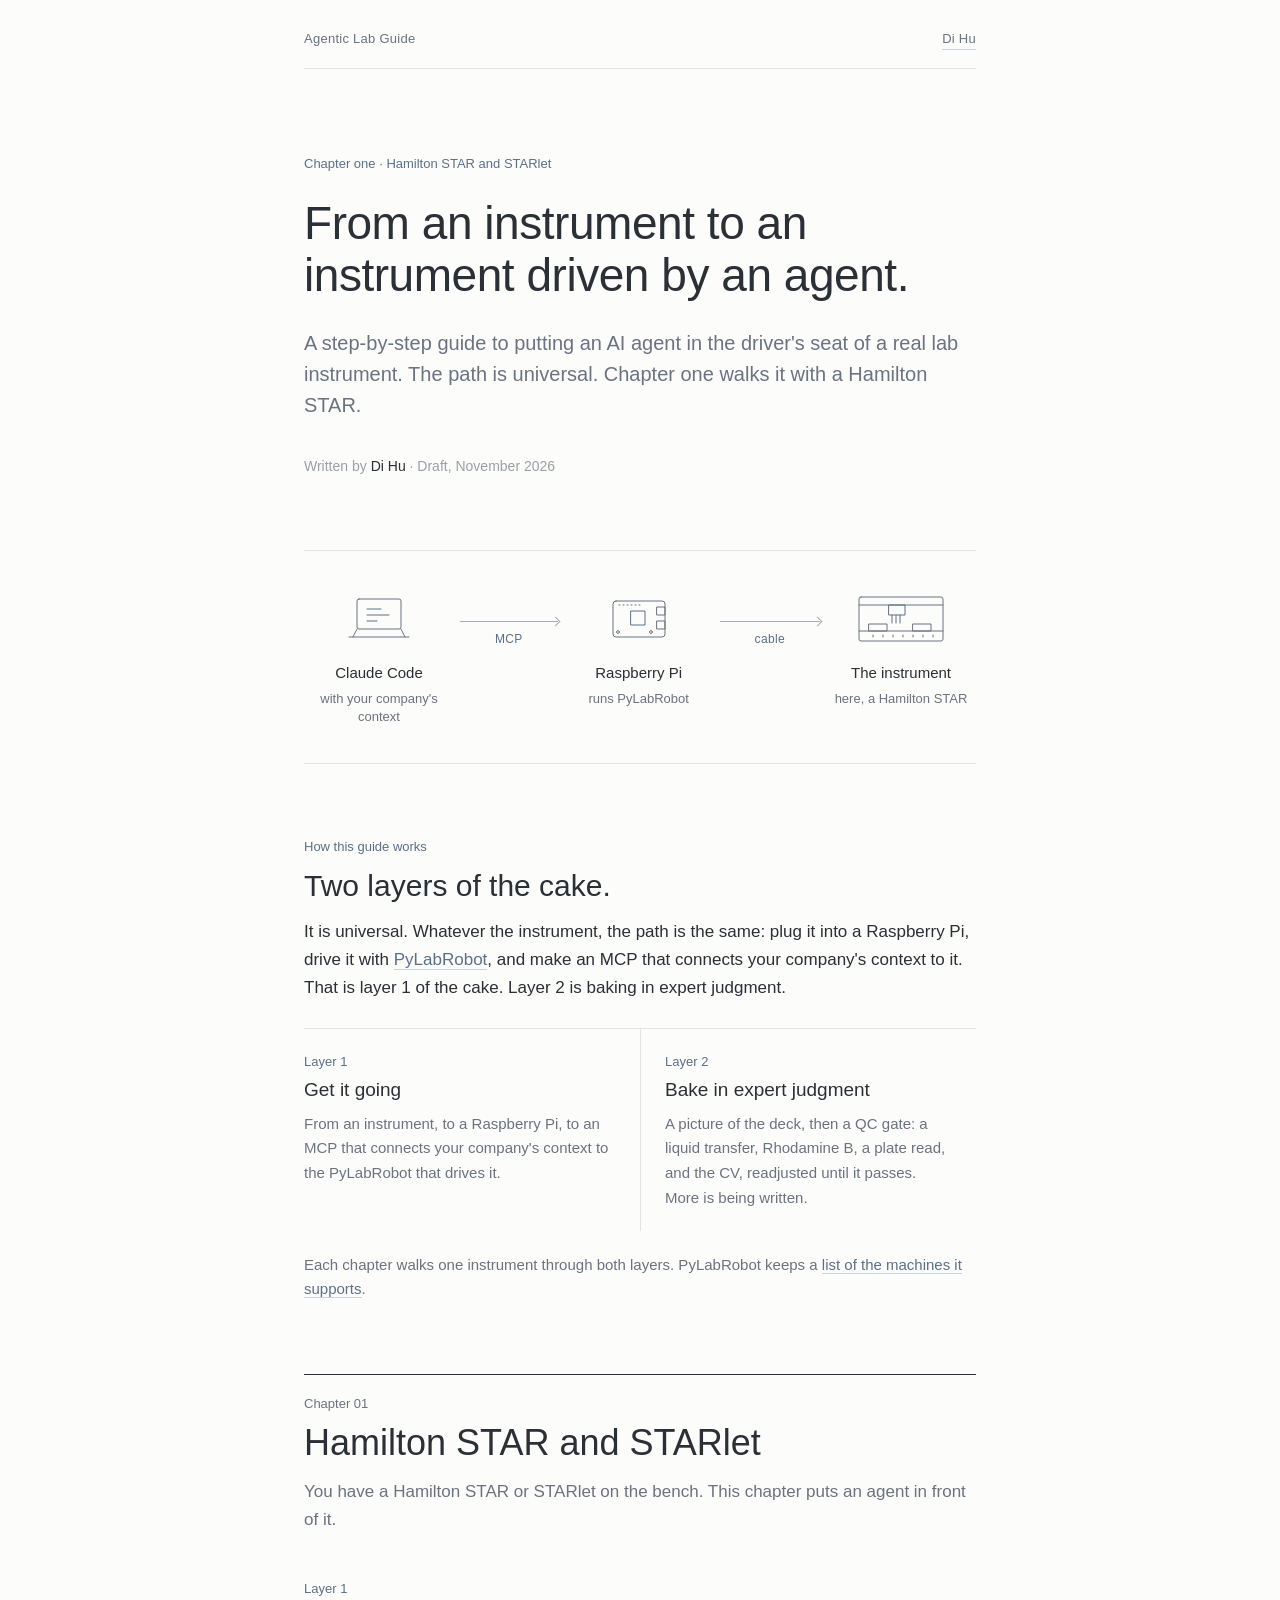
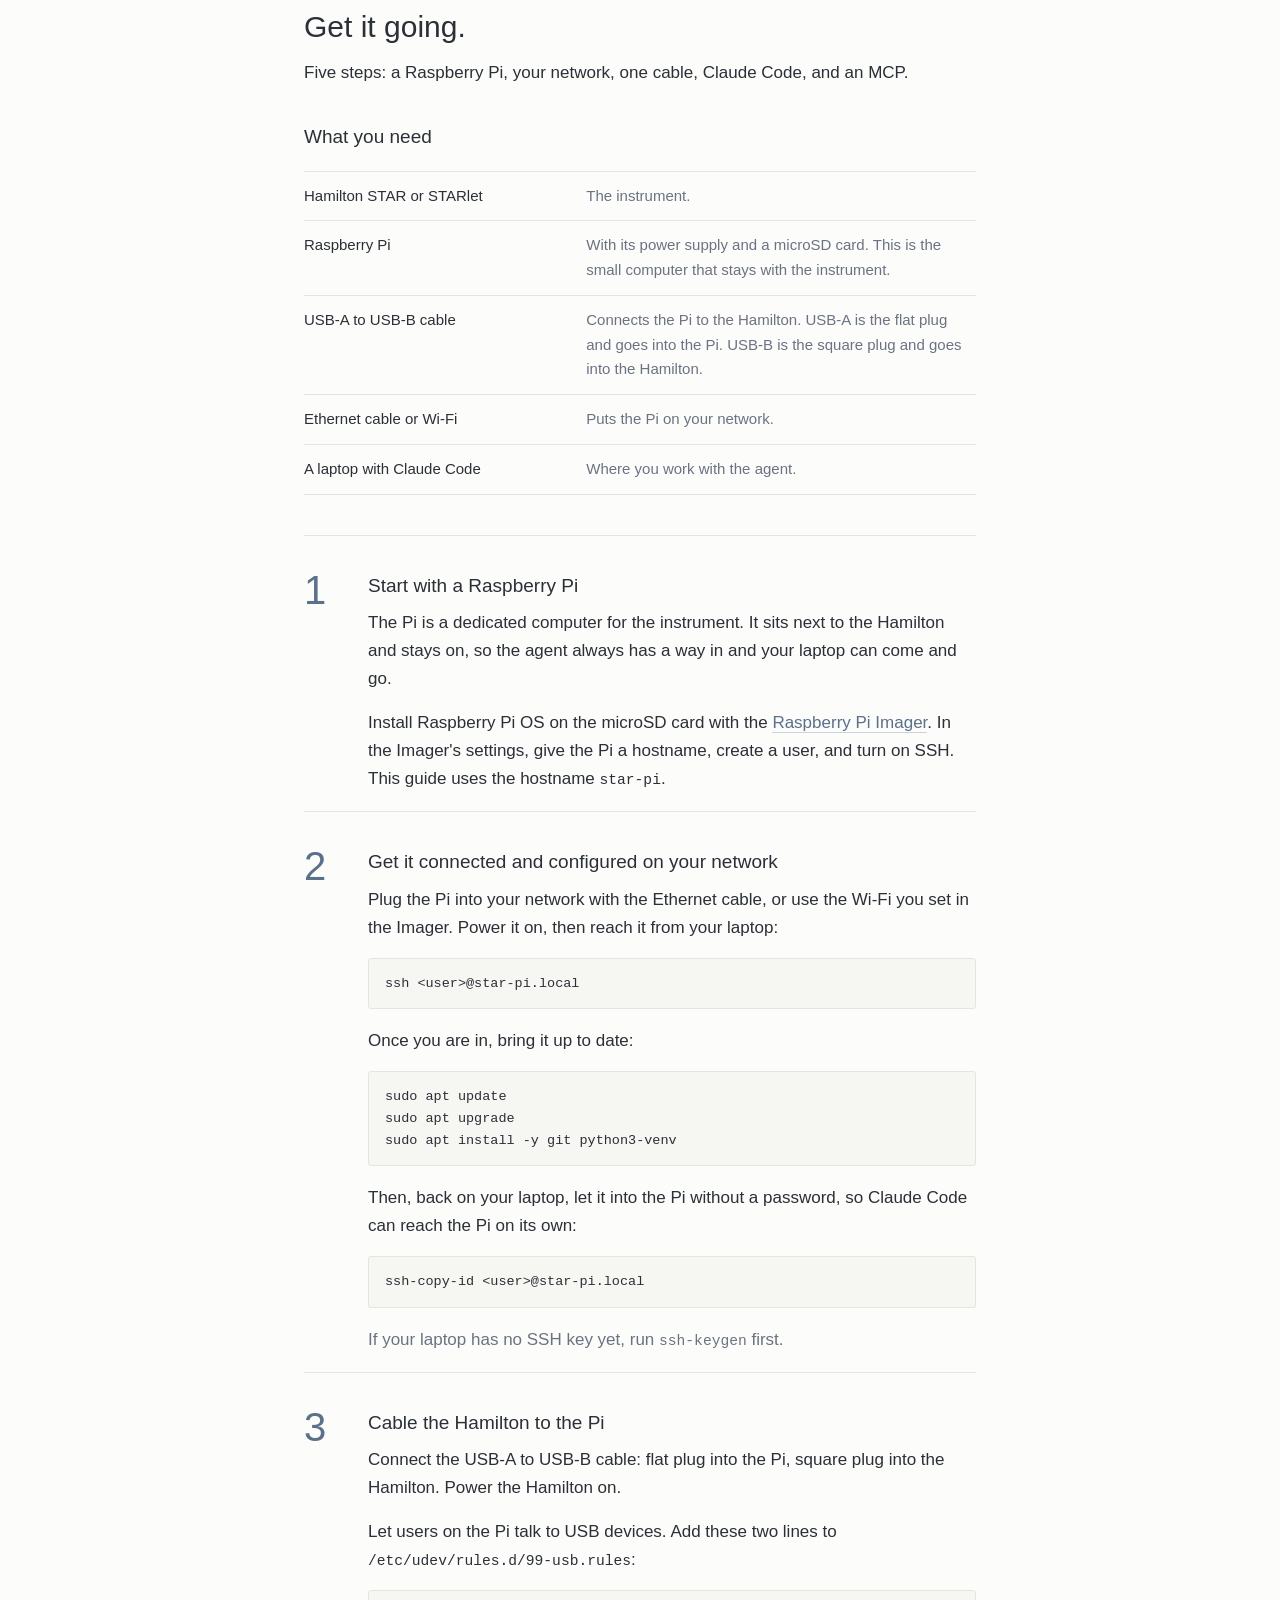
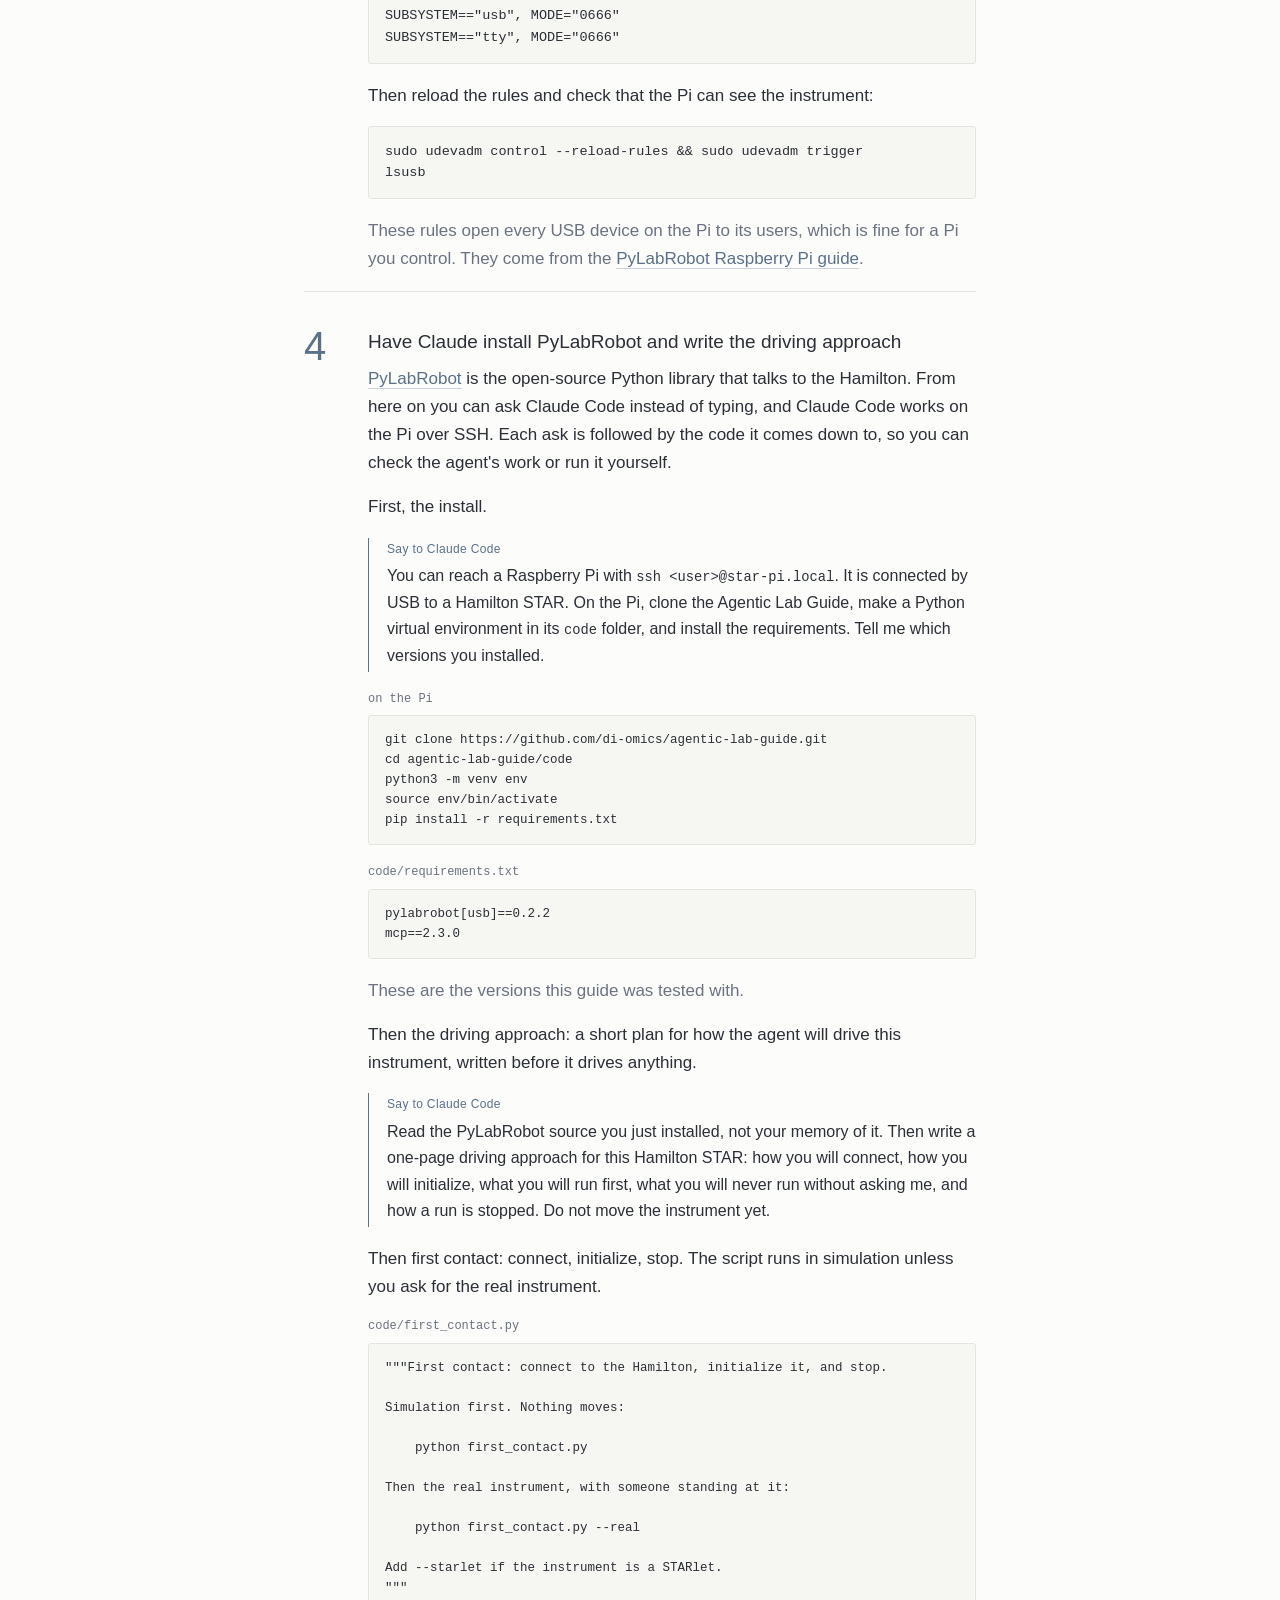
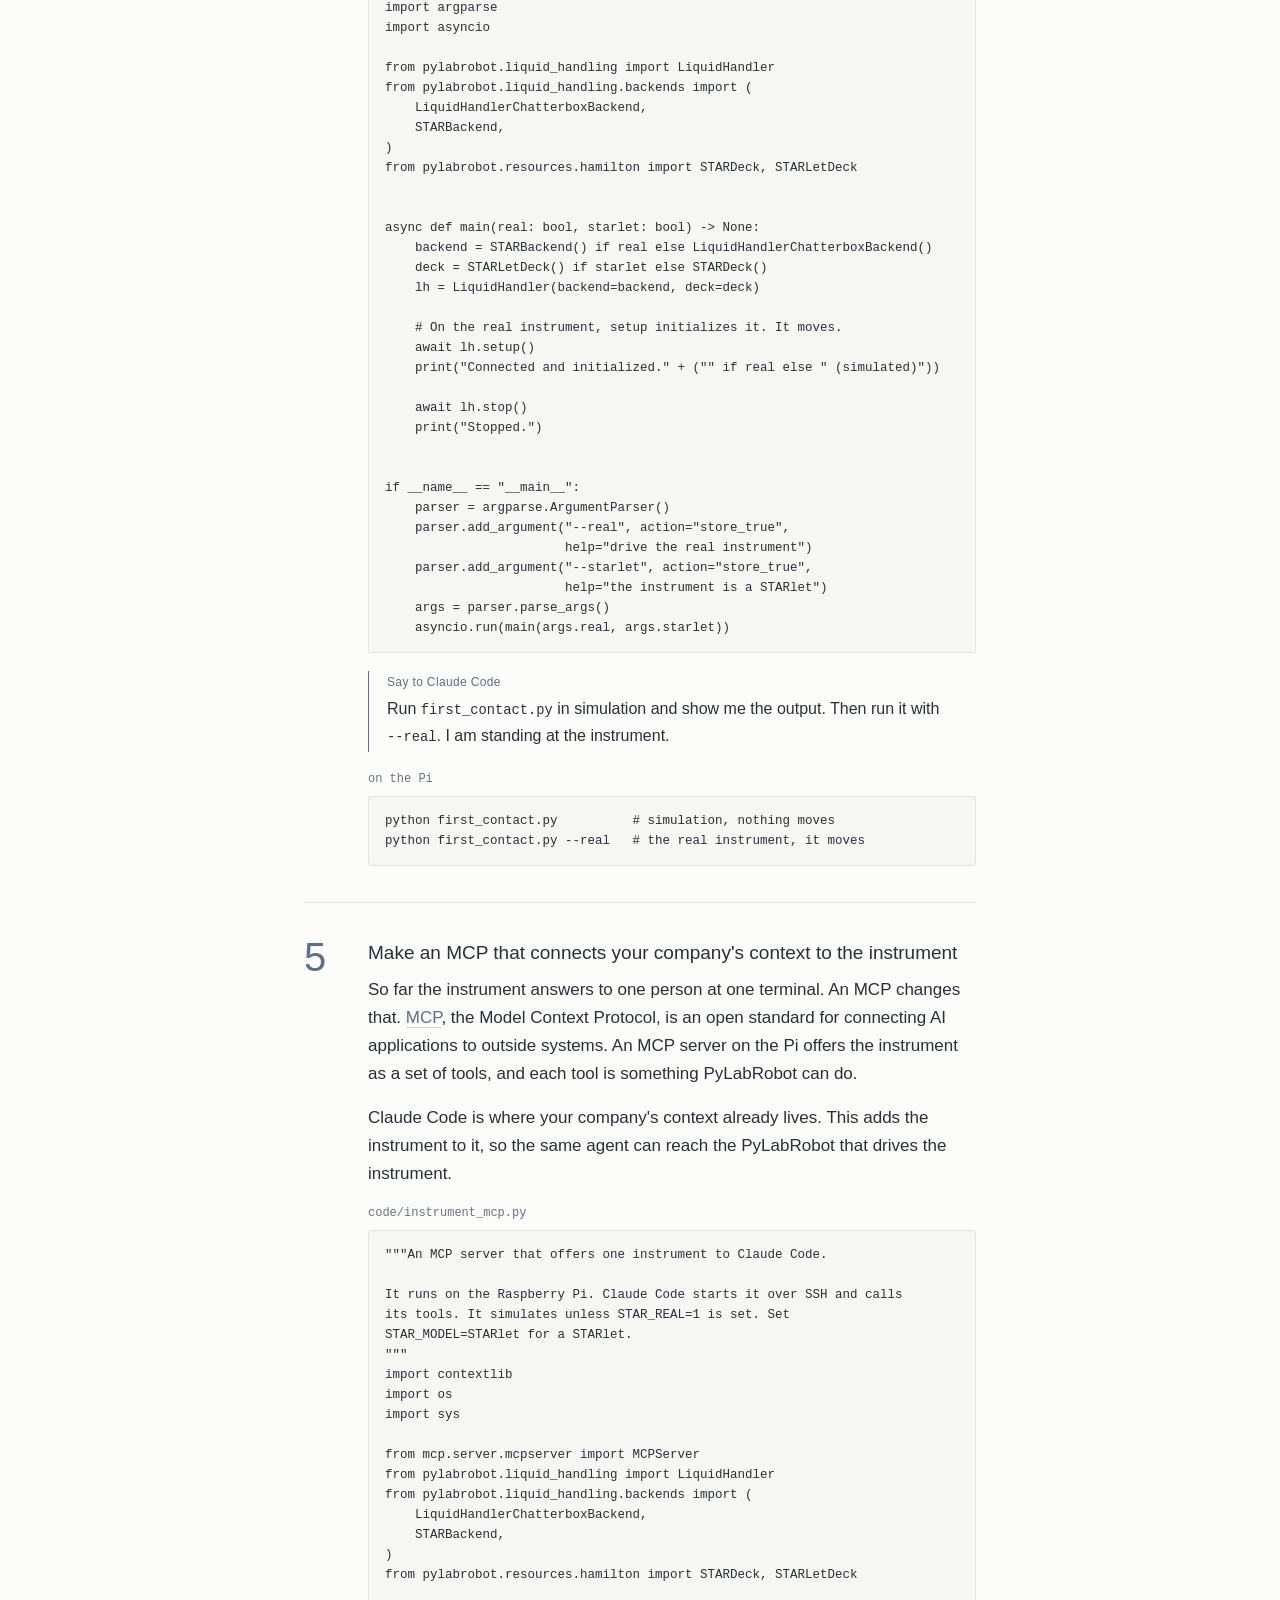
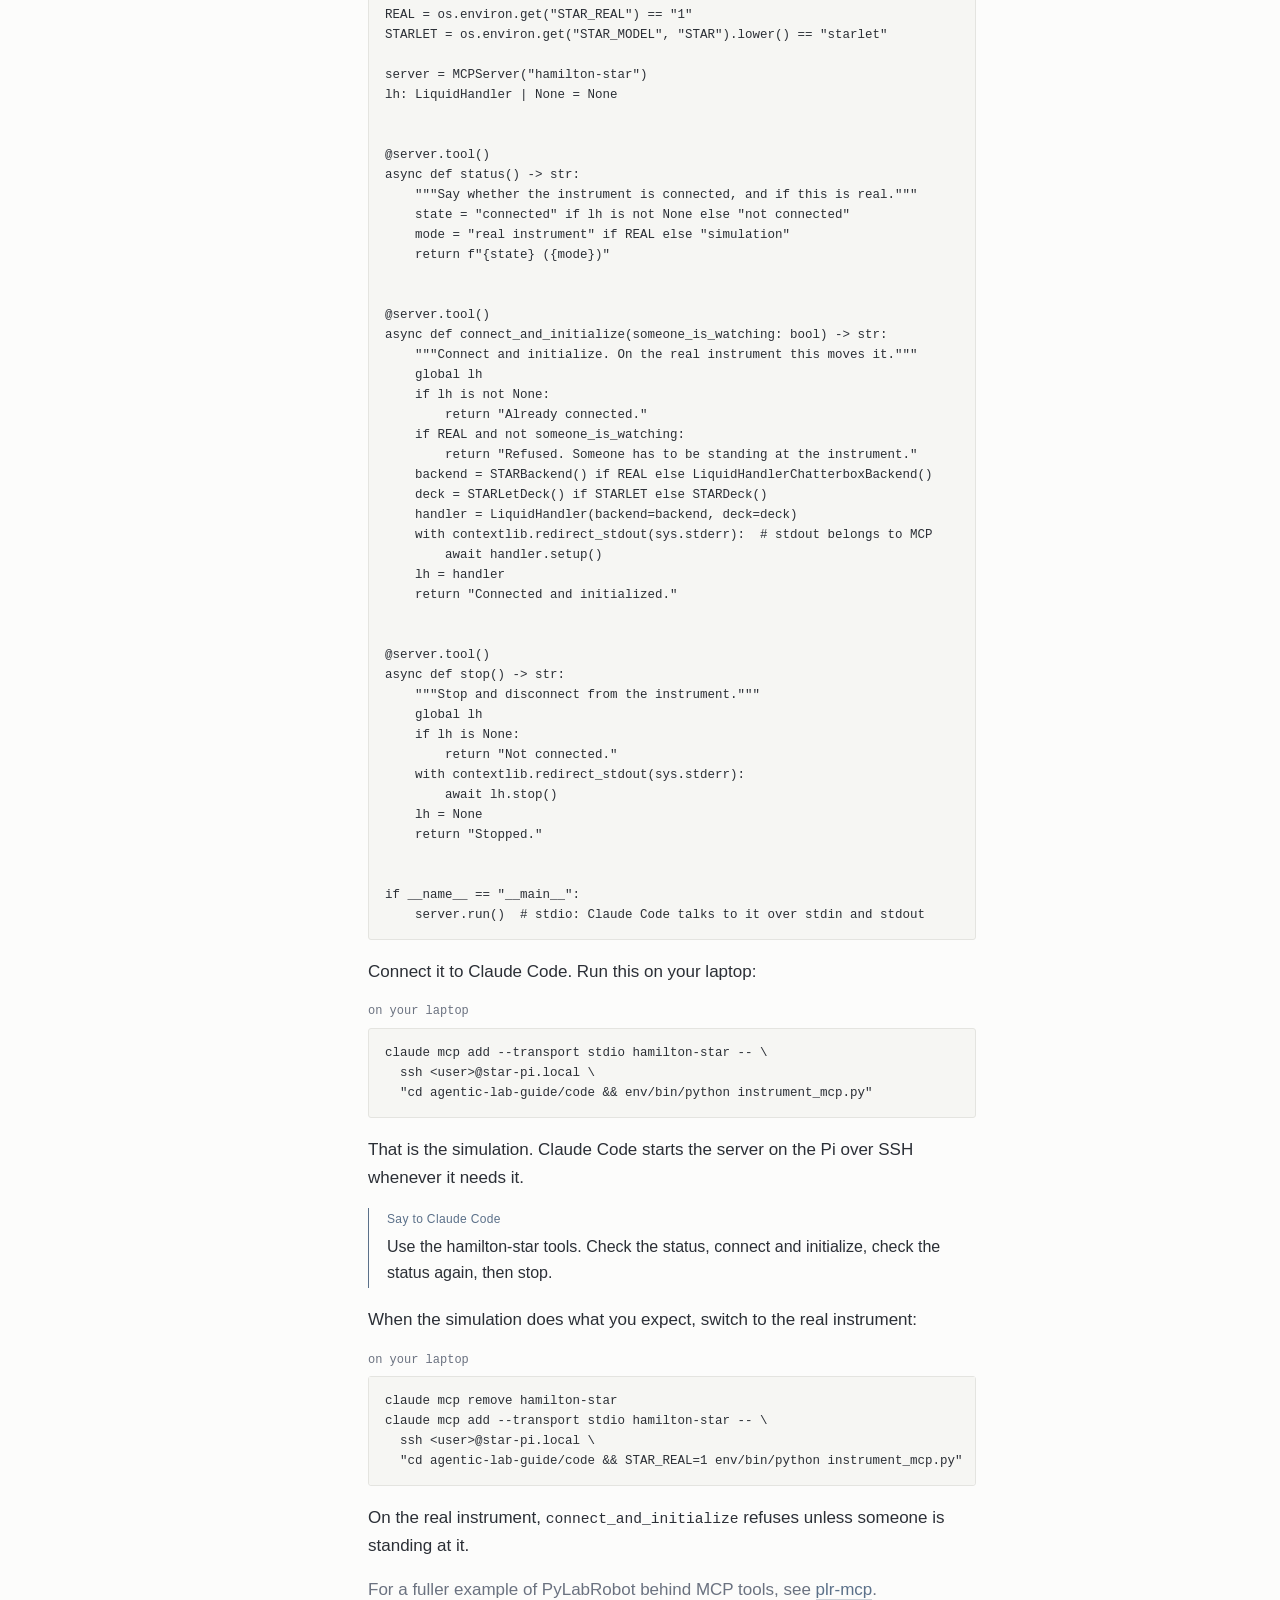
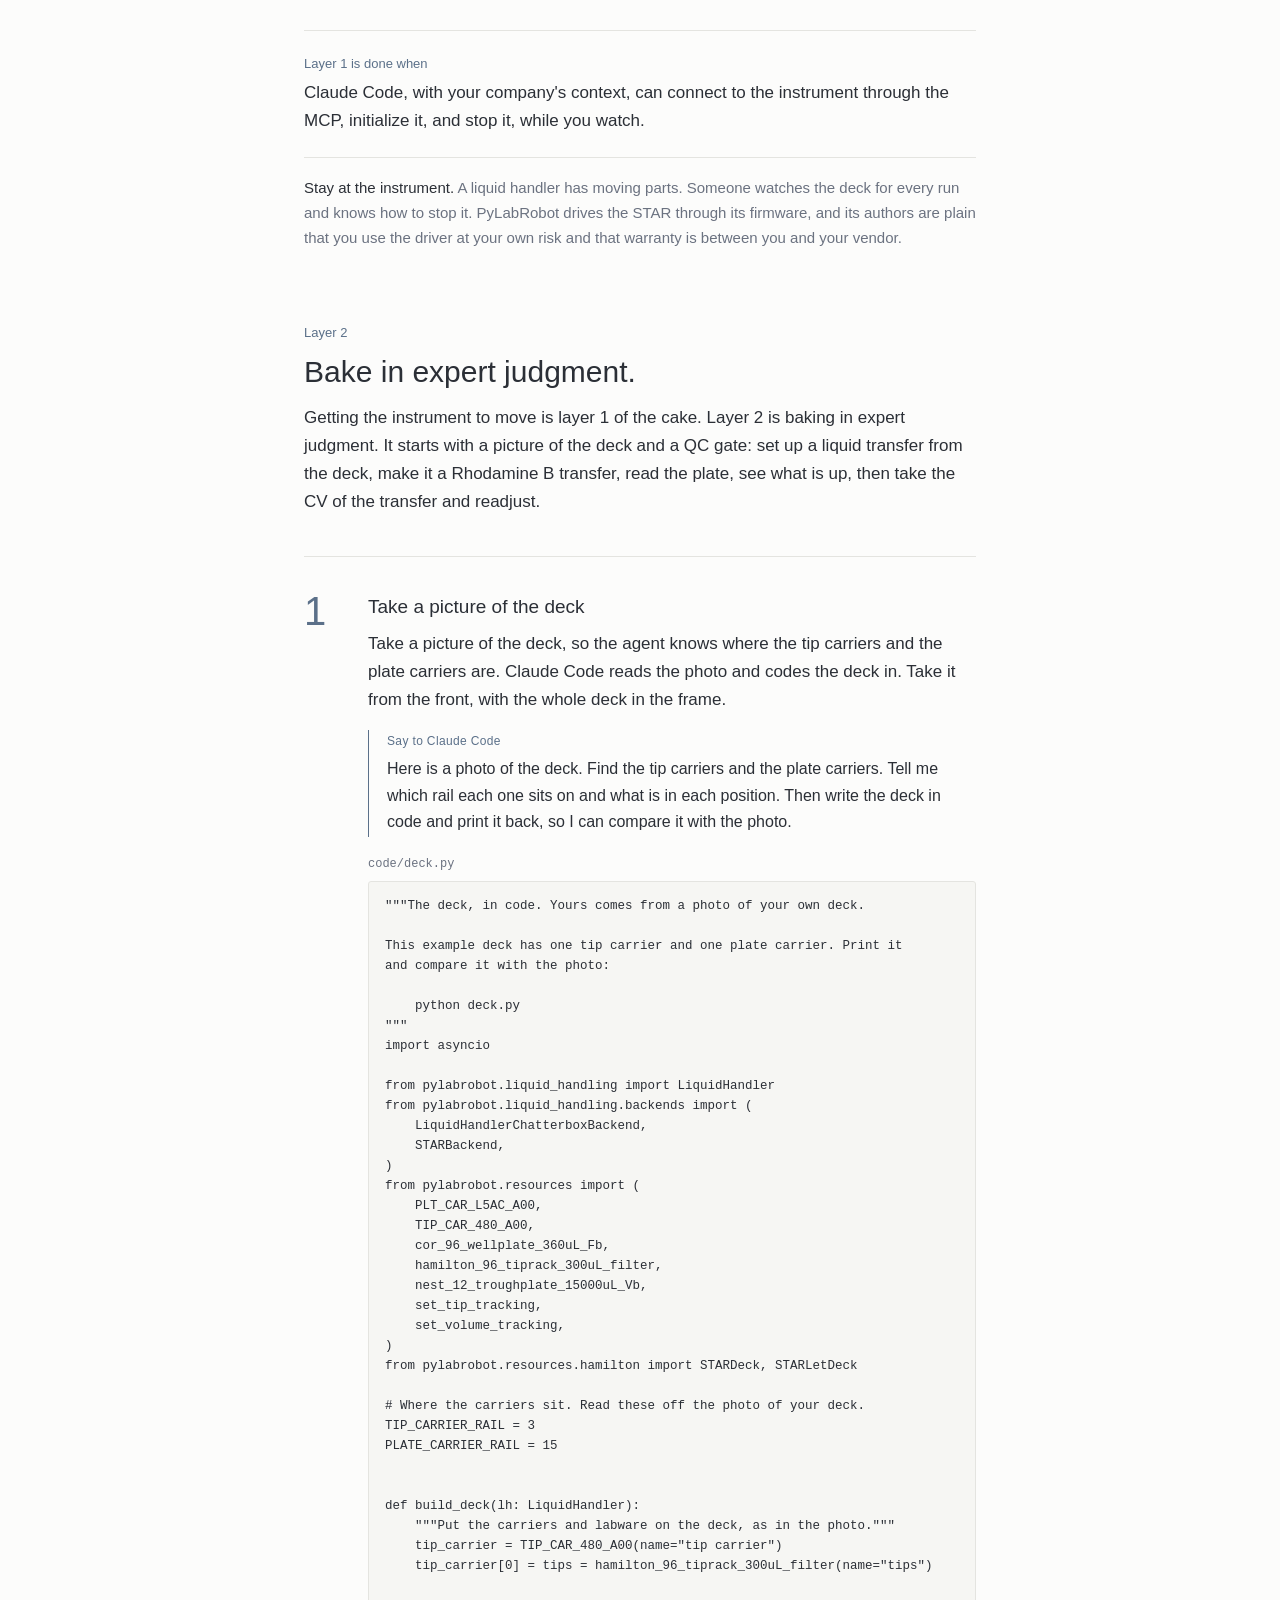
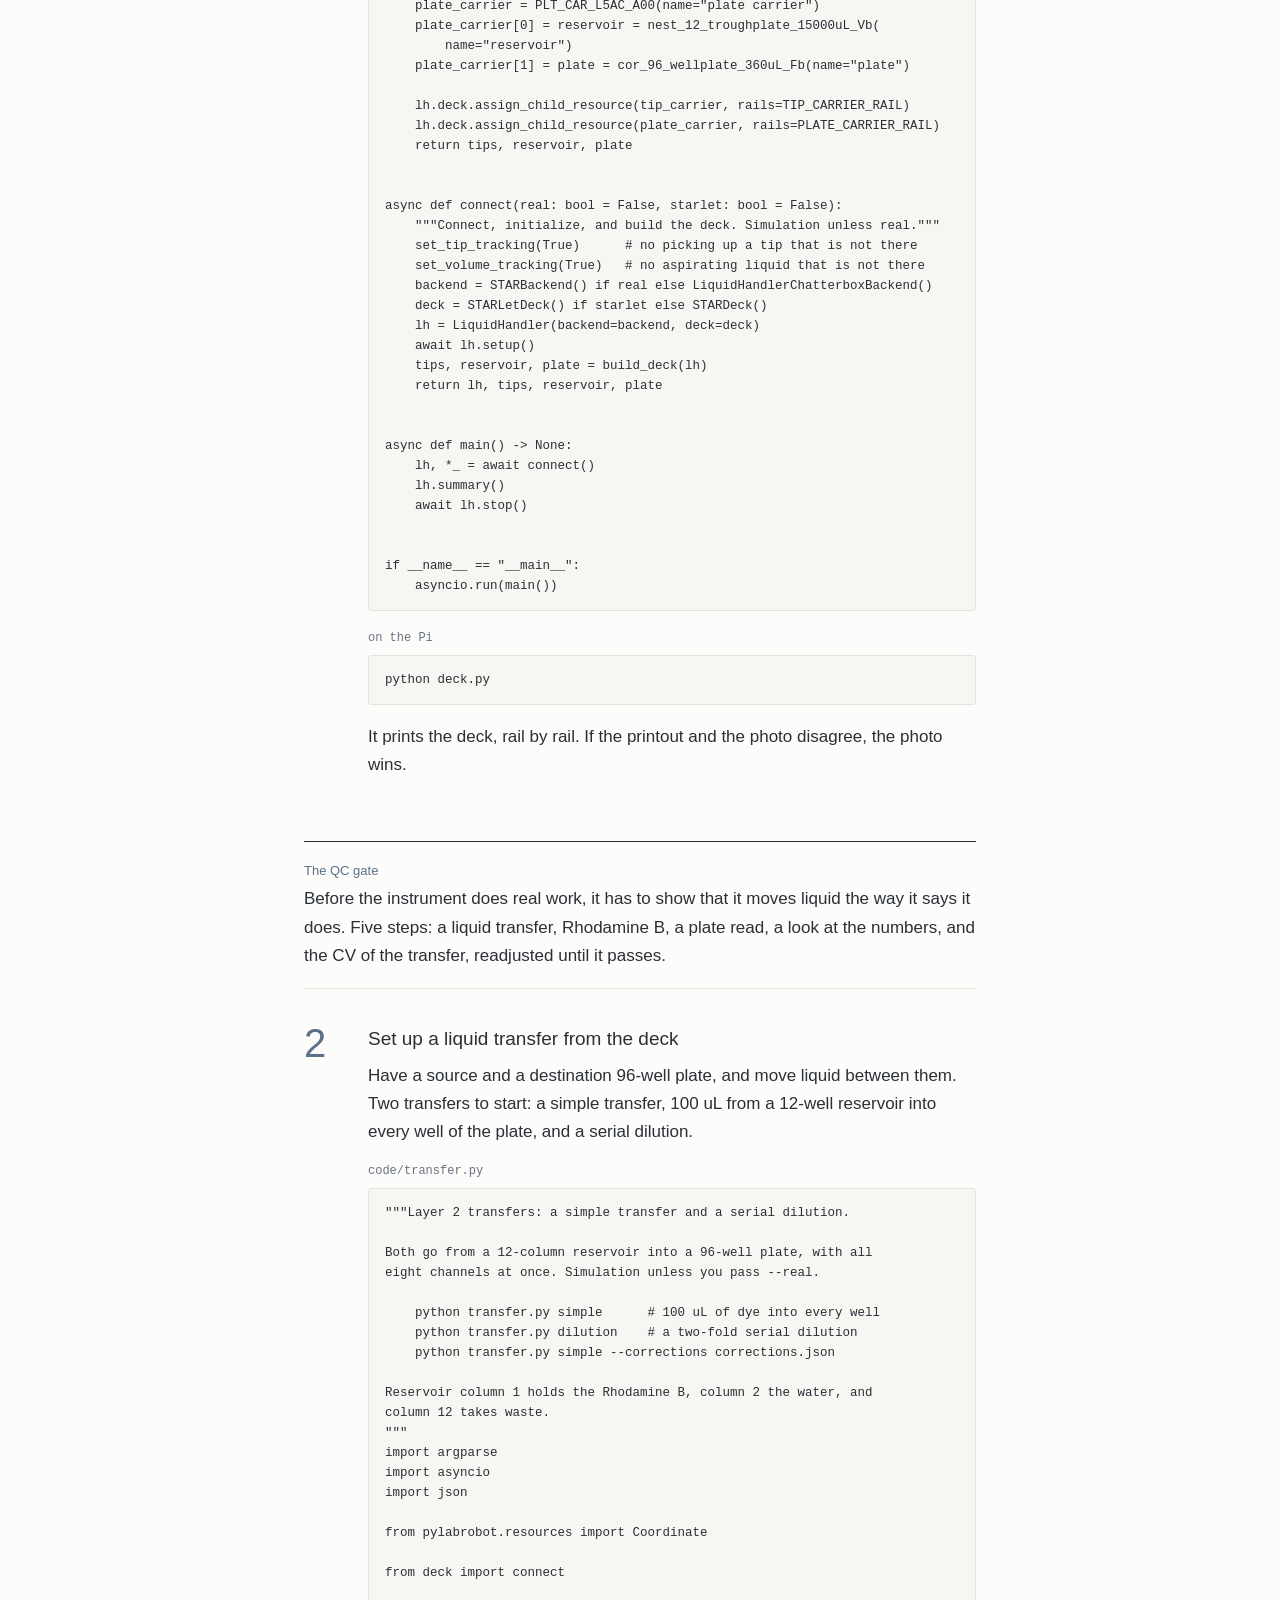
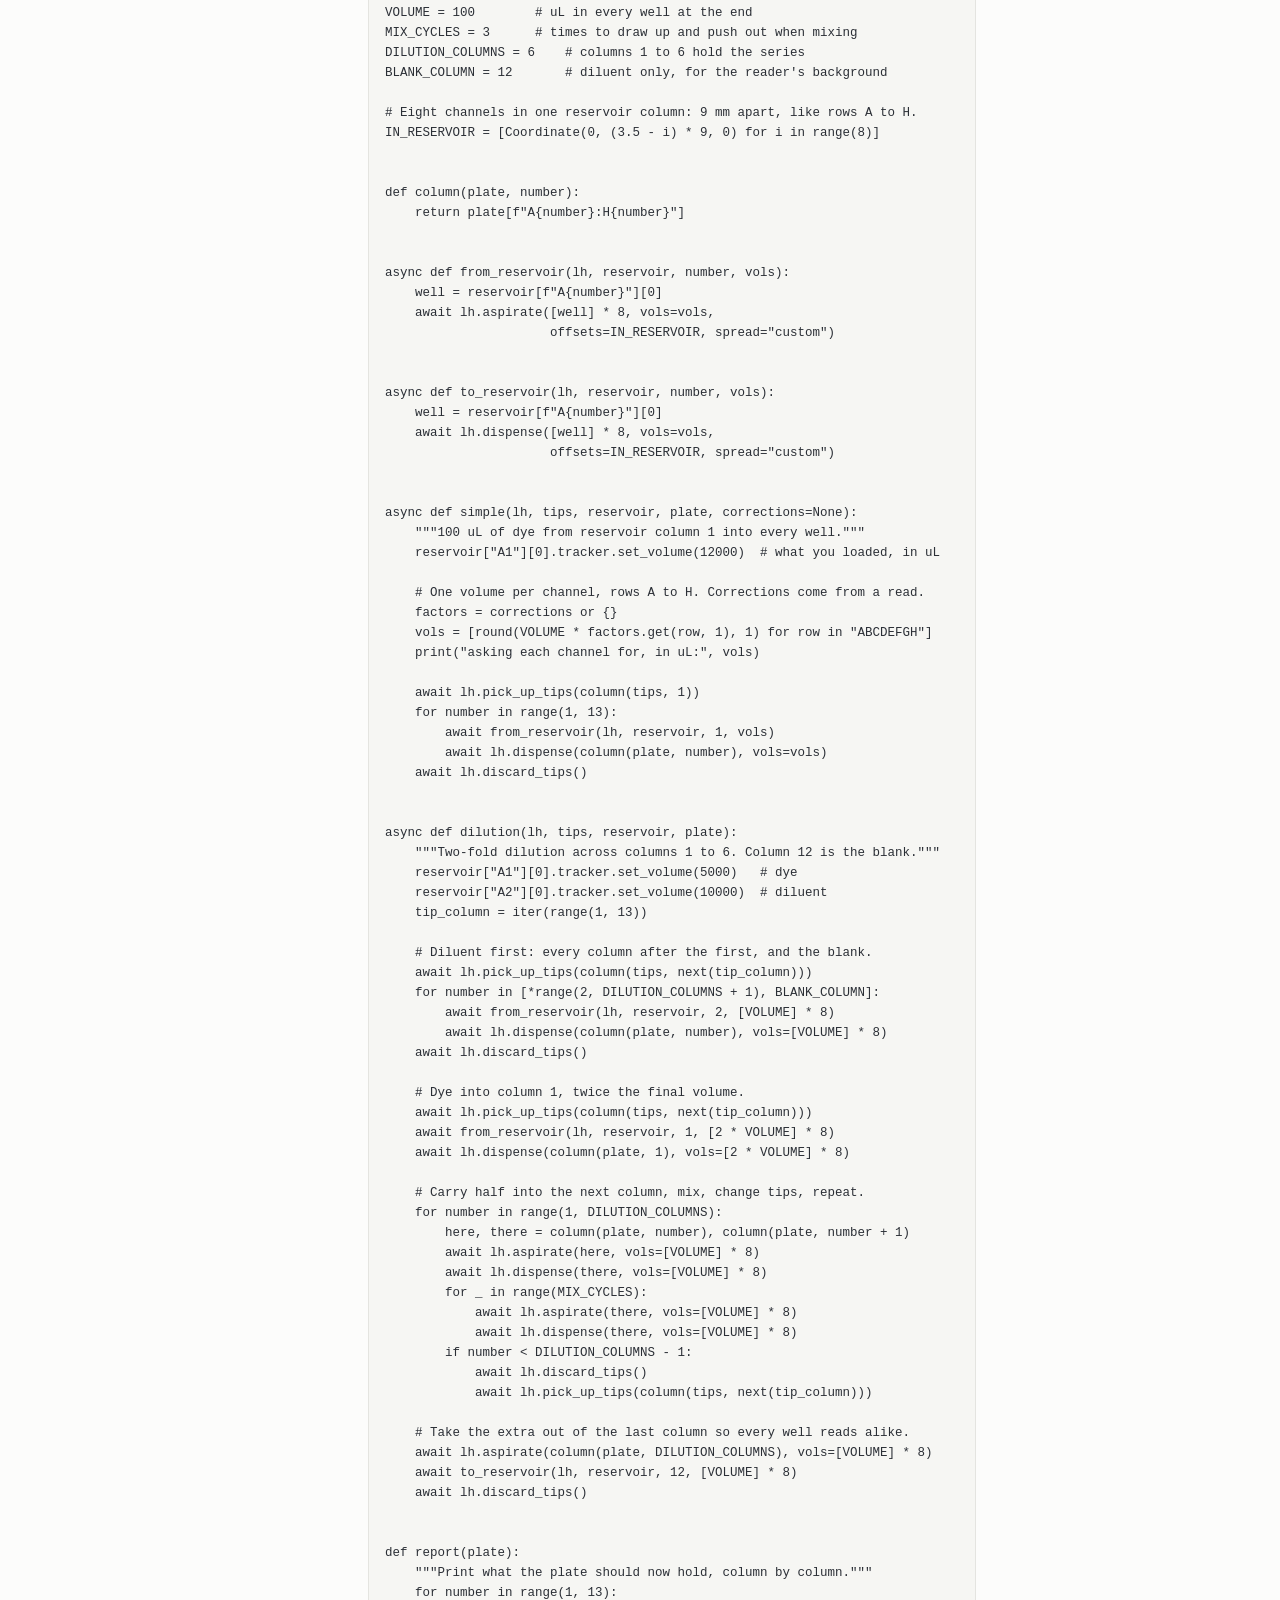
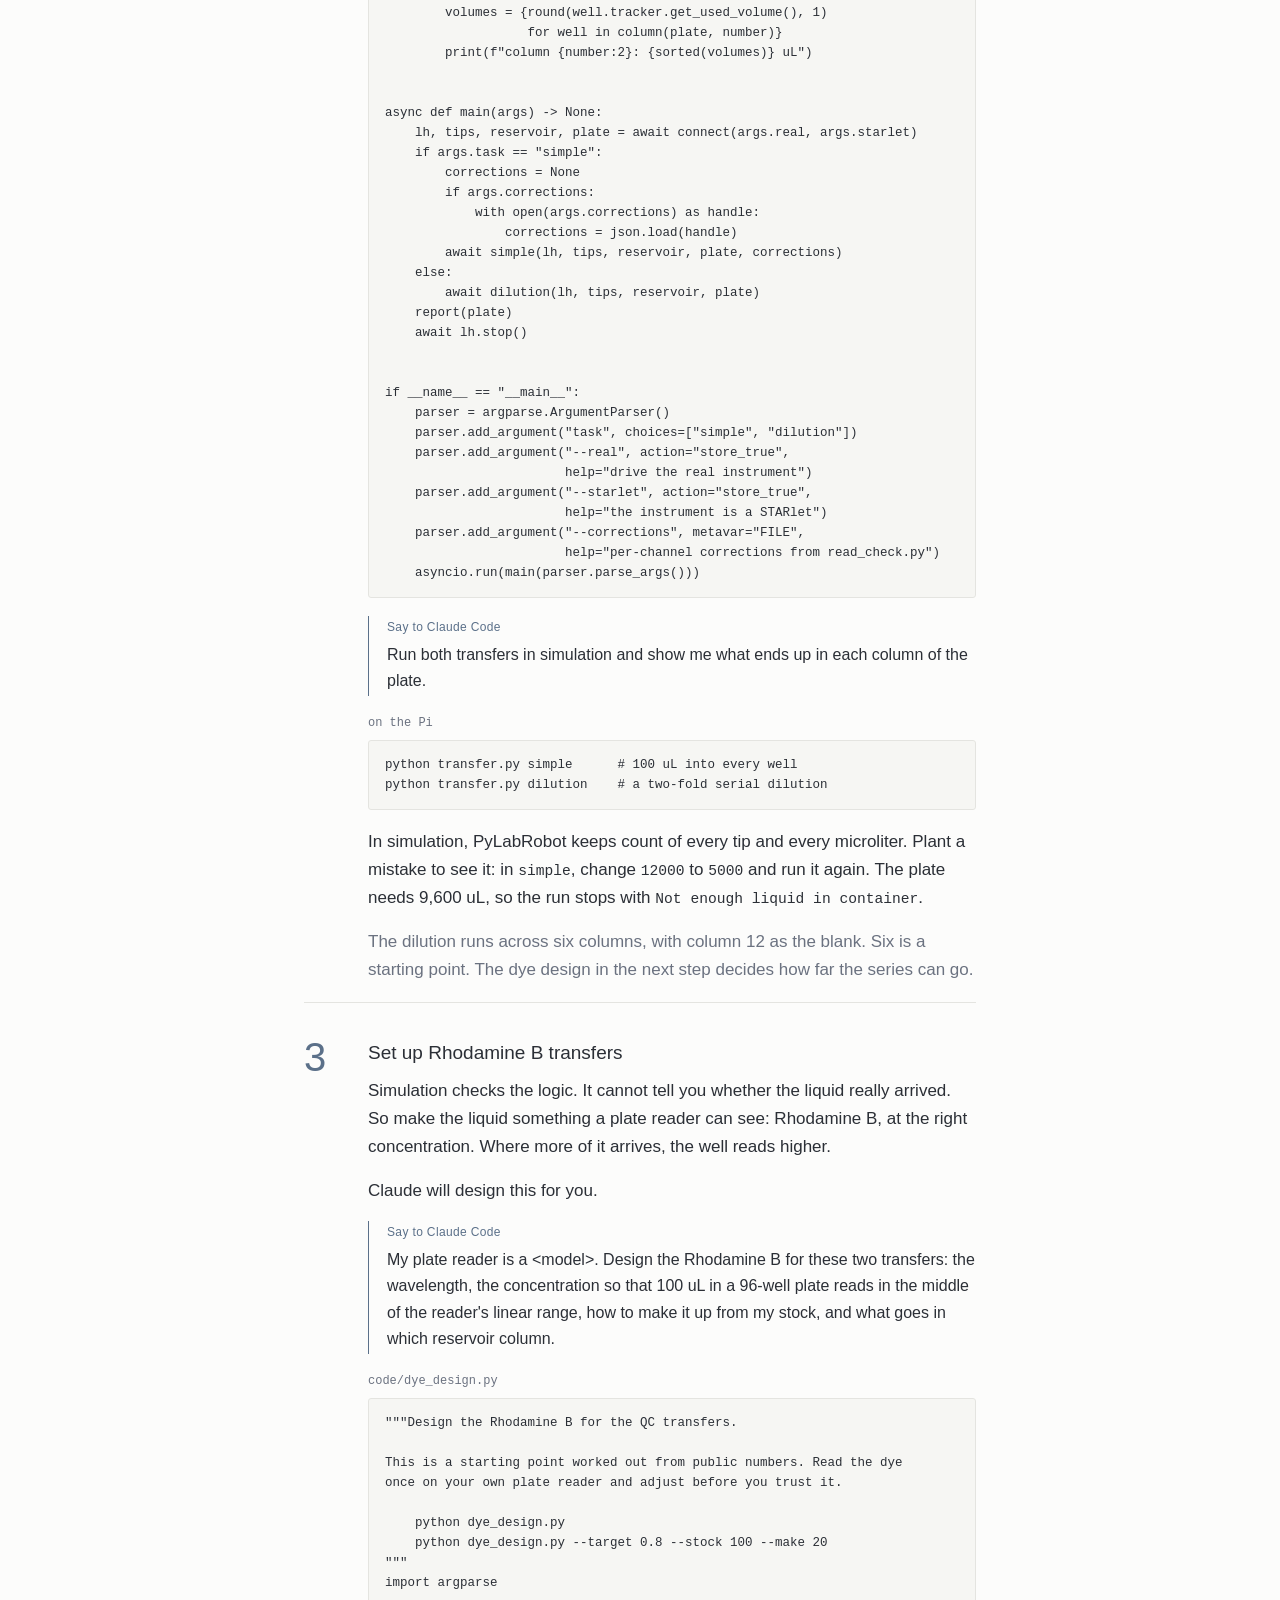
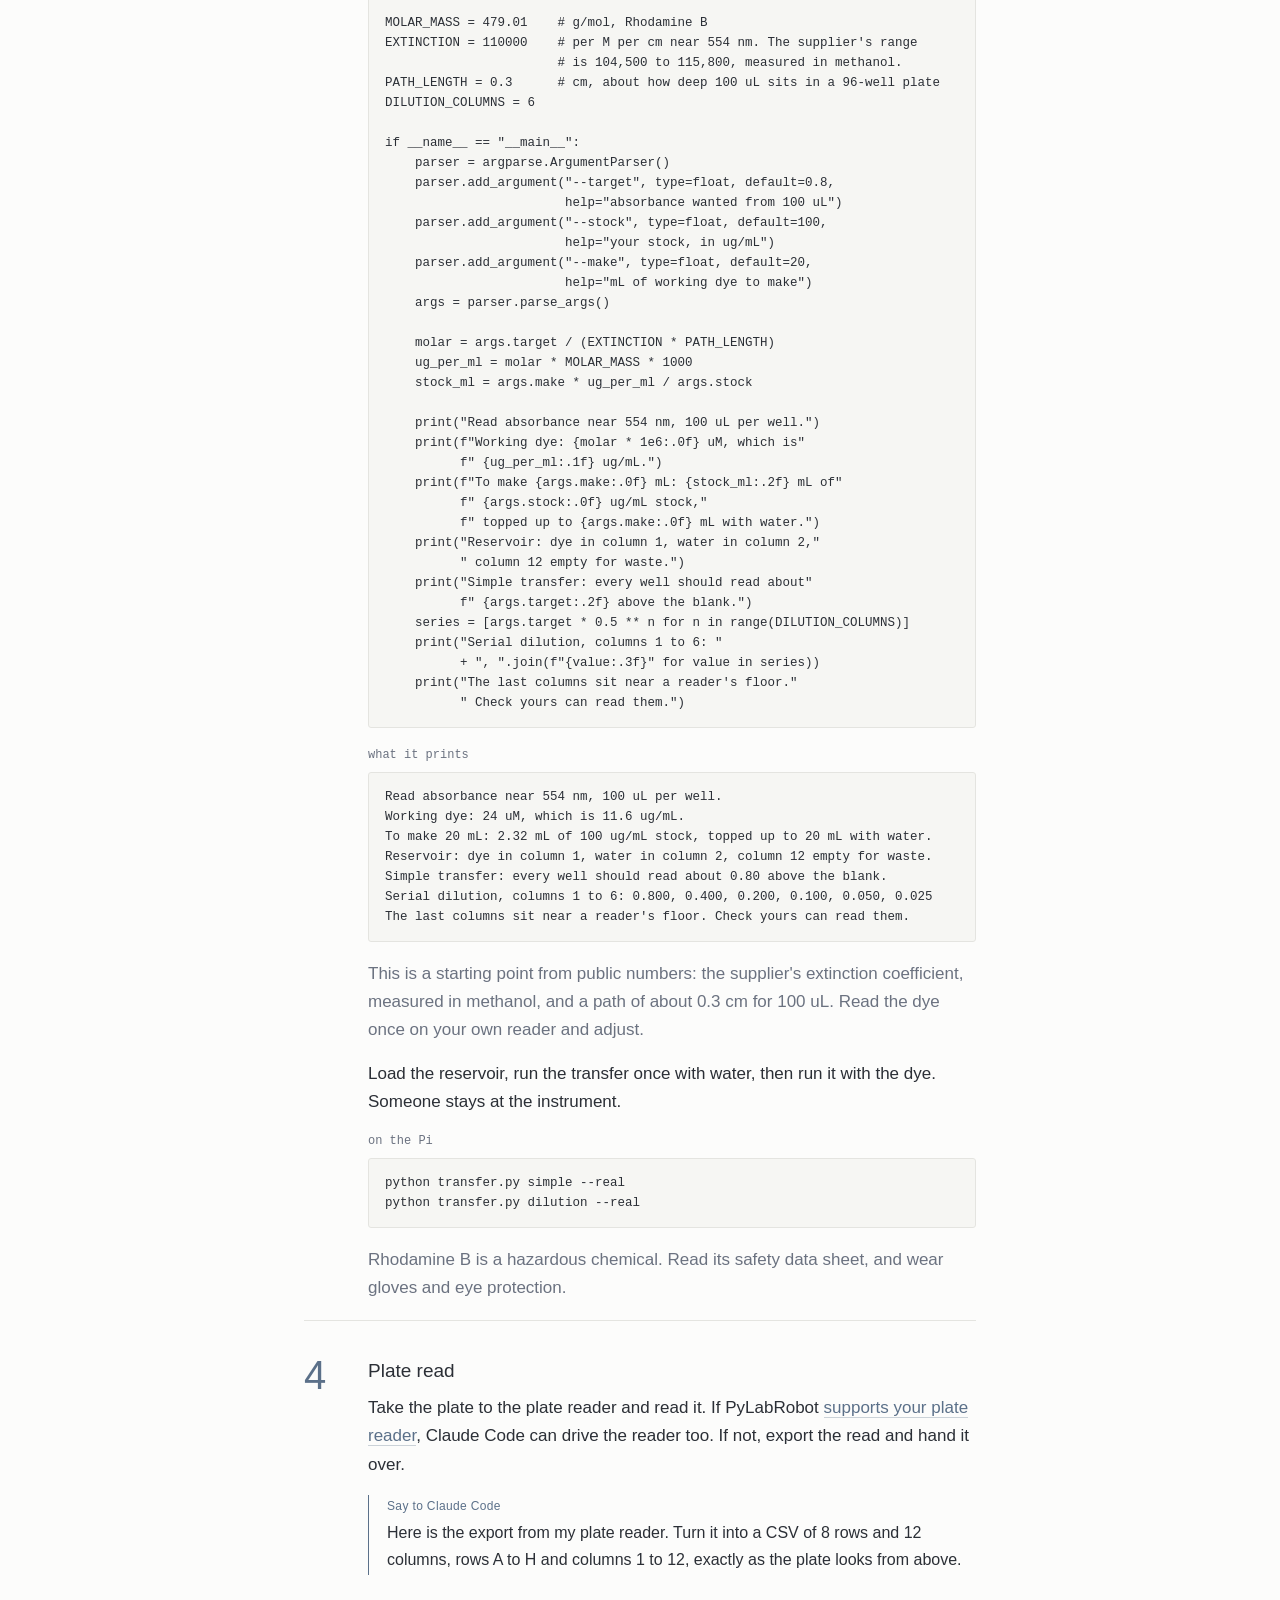
==== docs/index.html @ 457b81ed "Add the liquid transfer CV and the readjust loop to the QC gate Step 6 of Layer 2: the CV of the tra" ====
<!doctype html>
<html lang="en">
<head>
<meta charset="utf-8">
<meta name="viewport" content="width=device-width, initial-scale=1">
<title>Agentic Lab Guide</title>
<meta name="author" content="Di Hu">
<meta name="description" content="How to go from an instrument to an instrument driven by an agent. The path is universal. Chapter one walks it with a Hamilton STAR and STARlet.">
<meta name="color-scheme" content="light">
<style>
  :root {
    --ground: #fcfcfb;
    --ink: #2b2f36;
    --soft: #6b7280;
    --faint: #9aa0a8;
    --line: #e4e4e0;
    --accent: #5b7089;
    --wash: #f6f6f3;
  }
  * { box-sizing: border-box; }
  html { -webkit-text-size-adjust: 100%; }
  body {
    margin: 0;
    background: var(--ground);
    color: var(--ink);
    font-family: "Helvetica Neue", Helvetica, Arial, sans-serif;
    font-weight: 300;
    font-size: 17px;
    line-height: 1.65;
    -webkit-font-smoothing: antialiased;
  }
  .page { max-width: 720px; margin: 0 auto; padding: 0 24px 96px; }

  /* top bar */
  .bar {
    display: flex; justify-content: space-between; align-items: baseline;
    padding: 28px 0 18px; border-bottom: 1px solid var(--line);
    font-size: 13px; letter-spacing: 0.02em; color: var(--soft);
  }
  .bar a { color: var(--soft); text-decoration: none; }
  .bar a:hover { color: var(--accent); }

  /* cover */
  .cover { padding: 84px 0 56px; }
  .kicker { font-size: 13px; color: var(--accent); margin: 0 0 22px; }
  h1 {
    font-weight: 200; font-size: 46px; line-height: 1.14;
    letter-spacing: -0.01em; margin: 0 0 26px; text-wrap: balance;
  }
  .lede { font-size: 20px; line-height: 1.55; color: var(--soft); margin: 0; max-width: 34em; }
  .byline { margin-top: 34px; font-size: 14px; color: var(--faint); }
  .byline b { font-weight: 400; color: var(--ink); }

  /* path diagram */
  .path {
    display: flex; align-items: flex-start; justify-content: space-between;
    border-top: 1px solid var(--line); border-bottom: 1px solid var(--line);
    padding: 40px 0 36px; margin: 0 0 72px;
  }
  .node { flex: 0 0 auto; width: 150px; text-align: center; }
  .node svg { display: block; margin: 0 auto 14px; }
  .node .name { font-size: 15px; font-weight: 400; }
  .node .what { font-size: 13px; color: var(--soft); line-height: 1.45; margin-top: 4px; }
  .link { flex: 1 1 auto; text-align: center; padding-top: 30px; min-width: 60px; }
  .link .wire { height: 1px; background: var(--accent); opacity: 0.55; margin: 0 6px 8px; position: relative; }
  .link .wire::after {
    content: ""; position: absolute; right: -1px; top: -3px;
    width: 6px; height: 6px; border-top: 1px solid var(--accent); border-right: 1px solid var(--accent);
    transform: rotate(45deg);
  }
  .link .label { font-size: 12px; color: var(--accent); letter-spacing: 0.03em; }

  /* sections */
  h2 { font-weight: 200; font-size: 30px; line-height: 1.2; margin: 0 0 14px; }
  h3 { font-weight: 400; font-size: 19px; margin: 0 0 8px; }
  p { margin: 0 0 16px; }
  a { color: var(--accent); text-decoration: none; border-bottom: 1px solid rgba(91,112,137,0.3); }
  a:hover { border-bottom-color: var(--accent); }
  section { margin: 0 0 72px; }
  .eyebrow { font-size: 13px; color: var(--accent); margin: 0 0 10px; }
  .note { color: var(--soft); }

  /* two layers */
  .layers { display: grid; grid-template-columns: 1fr 1fr; border-top: 1px solid var(--line); margin-top: 26px; }
  .layers > div { padding: 22px 24px 4px 0; }
  .layers > div + div { padding-left: 24px; border-left: 1px solid var(--line); }
  .layers .n { font-size: 13px; color: var(--accent); }
  .layers .t { font-size: 19px; font-weight: 400; margin: 2px 0 6px; }
  .layers p { font-size: 15px; color: var(--soft); }

  /* chapter head */
  .chapter { border-top: 1px solid var(--ink); padding-top: 18px; margin-bottom: 44px; }
  .chapter .num { font-size: 13px; color: var(--soft); }
  .chapter h2 { font-size: 36px; margin-top: 6px; }

  /* needs table */
  table { width: 100%; border-collapse: collapse; margin: 18px 0 8px; font-size: 15px; }
  td { padding: 12px 0; border-top: 1px solid var(--line); vertical-align: top; }
  tr:last-child td { border-bottom: 1px solid var(--line); }
  td:first-child { width: 42%; padding-right: 20px; font-weight: 400; }
  td:last-child { color: var(--soft); }

  /* steps */
  .step { display: grid; grid-template-columns: 64px 1fr; padding: 34px 0 18px; border-top: 1px solid var(--line); }
  .step .no { font-weight: 200; font-size: 40px; line-height: 1; color: var(--accent); }
  .step .body { min-width: 0; }
  .step .body > p:last-child { margin-bottom: 0; }
  pre {
    margin: 14px 0 18px; padding: 14px 16px; overflow-x: auto;
    background: var(--wash); border: 1px solid var(--line); border-radius: 3px;
    font-family: ui-monospace, "SF Mono", Menlo, Consolas, monospace;
    font-size: 13.5px; line-height: 1.6; color: var(--ink);
  }
  code { font-family: ui-monospace, "SF Mono", Menlo, Consolas, monospace; font-size: 0.86em; white-space: nowrap; }
  .file { margin: 14px 0 18px; }
  .file .cap {
    font-family: ui-monospace, "SF Mono", Menlo, Consolas, monospace;
    font-size: 12px; color: var(--soft); margin-bottom: 6px;
  }
  .file pre { margin: 0; font-size: 12.5px; }
  .say { margin: 16px 0 18px; padding: 2px 0 2px 18px; border-left: 1px solid var(--accent); }
  .say .who { font-size: 12px; color: var(--accent); letter-spacing: 0.03em; margin-bottom: 4px; }
  .say p { margin: 0; font-size: 16px; }

  .done { border-top: 1px solid var(--line); border-bottom: 1px solid var(--line); padding: 22px 0; margin-top: 8px; }
  .done .who { font-size: 13px; color: var(--accent); margin-bottom: 4px; }
  .done p { margin: 0; }

  .gate { border-top: 1px solid var(--ink); padding: 18px 0 6px; margin-top: 44px; }
  .gate .who { font-size: 13px; color: var(--accent); margin-bottom: 4px; }
  .gate p { margin: 0 0 12px; }
  .safety { font-size: 15px; color: var(--soft); padding: 18px 0 0; }
  .safety b { font-weight: 400; color: var(--ink); }

  .open { border: 1px dashed #cfcfca; border-radius: 3px; padding: 26px 24px; color: var(--soft); font-size: 15px; }
  .open b { font-weight: 400; color: var(--ink); }

  footer { border-top: 1px solid var(--line); padding-top: 22px; font-size: 13px; color: var(--faint); }
  footer a { color: var(--soft); }

  @media (max-width: 620px) {
    body { font-size: 16px; }
    .page { padding: 0 20px 72px; }
    .cover { padding: 56px 0 40px; }
    h1 { font-size: 34px; }
    .lede { font-size: 18px; }
    .path { flex-direction: column; align-items: center; padding: 32px 0 28px; margin-bottom: 56px; }
    .node { width: 220px; }
    .link { padding: 14px 0; min-width: 0; }
    .link .wire { width: 1px; height: 30px; margin: 0 auto 6px; }
    .link .wire::after { right: -3px; top: auto; bottom: -1px; transform: rotate(135deg); }
    .layers { grid-template-columns: 1fr; }
    .layers > div + div { padding-left: 0; border-left: 0; border-top: 1px solid var(--line); }
    .chapter h2 { font-size: 28px; }
    .step { grid-template-columns: 44px 1fr; }
    .step .no { font-size: 30px; }
    td:first-child { width: 46%; }
  }
</style>
</head>
<body>
<div class="page">

  <div class="bar">
    <span>Agentic Lab Guide</span>
    <a href="https://github.com/di-omics">Di Hu</a>
  </div>

  <div class="cover">
    <p class="kicker">Chapter one &middot; Hamilton STAR and STARlet</p>
    <h1>From an instrument to an instrument driven by an agent.</h1>
    <p class="lede">A step-by-step guide to putting an AI agent in the driver's seat of a real lab instrument. The path is universal. Chapter one walks it with a Hamilton STAR.</p>
    <p class="byline">Written by <b>Di Hu</b> &middot; Draft, November 2026</p>
  </div>

  <div class="path" role="img" aria-label="Claude Code, holding your company's context, reaches a Raspberry Pi through an MCP. The Pi runs PyLabRobot and drives the instrument over a cable.">
    <div class="node">
      <svg width="72" height="56" viewBox="0 0 72 56" fill="none" stroke="#6b7280" stroke-width="1" stroke-linecap="round" stroke-linejoin="round">
        <rect x="14" y="8" width="44" height="30" rx="2"/>
        <path d="M6 46h60M10 46l4-8M62 46l-4-8"/>
        <path d="M24 18h14M24 24h22M24 30h10" stroke="#5b7089"/>
      </svg>
      <div class="name">Claude Code</div>
      <div class="what">with your company's context</div>
    </div>
    <div class="link"><div class="wire"></div><div class="label">MCP</div></div>
    <div class="node">
      <svg width="72" height="56" viewBox="0 0 72 56" fill="none" stroke="#6b7280" stroke-width="1" stroke-linecap="round" stroke-linejoin="round">
        <rect x="10" y="10" width="52" height="36" rx="3"/>
        <rect x="28" y="20" width="14" height="14" stroke="#5b7089"/>
        <path d="M16 14h22" stroke-dasharray="1 3"/>
        <rect x="54" y="16" width="8" height="8"/>
        <rect x="54" y="30" width="8" height="8"/>
        <circle cx="15" cy="41" r="1.4"/><circle cx="48" cy="41" r="1.4"/>
      </svg>
      <div class="name">Raspberry Pi</div>
      <div class="what">runs PyLabRobot</div>
    </div>
    <div class="link"><div class="wire"></div><div class="label">cable</div></div>
    <div class="node">
      <svg width="96" height="56" viewBox="0 0 96 56" fill="none" stroke="#6b7280" stroke-width="1" stroke-linecap="round" stroke-linejoin="round">
        <rect x="6" y="6" width="84" height="44" rx="2"/>
        <path d="M6 14h84"/>
        <path d="M6 40h84"/>
        <path d="M20 44v2M30 44v2M40 44v2M50 44v2M60 44v2M70 44v2M80 44v2"/>
        <rect x="36" y="14" width="16" height="10" stroke="#5b7089"/>
        <path d="M39 24v8M43 24v8M47 24v8" stroke="#5b7089"/>
        <rect x="16" y="33" width="18" height="7"/>
        <rect x="60" y="33" width="18" height="7"/>
      </svg>
      <div class="name">The instrument</div>
      <div class="what">here, a Hamilton STAR</div>
    </div>
  </div>

  <section>
    <p class="eyebrow">How this guide works</p>
    <h2>Two layers of the cake.</h2>
    <p>It is universal. Whatever the instrument, the path is the same: plug it into a Raspberry Pi, drive it with <a href="https://docs.pylabrobot.org">PyLabRobot</a>, and make an MCP that connects your company's context to it. That is layer 1 of the cake. Layer 2 is baking in expert judgment.</p>
    <div class="layers">
      <div>
        <div class="n">Layer 1</div>
        <div class="t">Get it going</div>
        <p>From an instrument, to a Raspberry Pi, to an MCP that connects your company's context to the PyLabRobot that drives it.</p>
      </div>
      <div>
        <div class="n">Layer 2</div>
        <div class="t">Bake in expert judgment</div>
        <p>A picture of the deck, then a QC gate: a liquid transfer, Rhodamine B, a plate read, and the CV, readjusted until it passes. More is being written.</p>
      </div>
    </div>
    <p class="note" style="margin-top:22px;font-size:15px">Each chapter walks one instrument through both layers. PyLabRobot keeps a <a href="https://docs.pylabrobot.org/dev/user_guide/machines.html">list of the machines it supports</a>.</p>
  </section>

  <div class="chapter">
    <div class="num">Chapter 01</div>
    <h2>Hamilton STAR and STARlet</h2>
    <p class="note">You have a Hamilton STAR or STARlet on the bench. This chapter puts an agent in front of it.</p>
  </div>

  <section>
    <p class="eyebrow" id="layer-1">Layer 1</p>
    <h2>Get it going.</h2>
    <p>Five steps: a Raspberry Pi, your network, one cable, Claude Code, and an MCP.</p>

    <h3 style="margin-top:34px">What you need</h3>
    <table>
      <tr><td>Hamilton STAR or STARlet</td><td>The instrument.</td></tr>
      <tr><td>Raspberry Pi</td><td>With its power supply and a microSD card. This is the small computer that stays with the instrument.</td></tr>
      <tr><td>USB-A to USB-B cable</td><td>Connects the Pi to the Hamilton. USB-A is the flat plug and goes into the Pi. USB-B is the square plug and goes into the Hamilton.</td></tr>
      <tr><td>Ethernet cable or Wi-Fi</td><td>Puts the Pi on your network.</td></tr>
      <tr><td>A laptop with Claude Code</td><td>Where you work with the agent.</td></tr>
    </table>

    <div class="step" id="step-1" style="margin-top:40px">
      <div class="no">1</div>
      <div class="body">
        <h3>Start with a Raspberry Pi</h3>
        <p>The Pi is a dedicated computer for the instrument. It sits next to the Hamilton and stays on, so the agent always has a way in and your laptop can come and go.</p>
        <p>Install Raspberry Pi OS on the microSD card with the <a href="https://www.raspberrypi.com/software/">Raspberry Pi Imager</a>. In the Imager's settings, give the Pi a hostname, create a user, and turn on SSH. This guide uses the hostname <code>star-pi</code>.</p>
      </div>
    </div>

    <div class="step" id="step-2">
      <div class="no">2</div>
      <div class="body">
        <h3>Get it connected and configured on your network</h3>
        <p>Plug the Pi into your network with the Ethernet cable, or use the Wi-Fi you set in the Imager. Power it on, then reach it from your laptop:</p>
<pre>ssh &lt;user&gt;@star-pi.local</pre>
        <p>Once you are in, bring it up to date:</p>
<pre>sudo apt update
sudo apt upgrade
sudo apt install -y git python3-venv</pre>
        <p>Then, back on your laptop, let it into the Pi without a password, so Claude Code can reach the Pi on its own:</p>
<pre>ssh-copy-id &lt;user&gt;@star-pi.local</pre>
        <p class="note">If your laptop has no SSH key yet, run <code>ssh-keygen</code> first.</p>
      </div>
    </div>

    <div class="step" id="step-3">
      <div class="no">3</div>
      <div class="body">
        <h3>Cable the Hamilton to the Pi</h3>
        <p>Connect the USB-A to USB-B cable: flat plug into the Pi, square plug into the Hamilton. Power the Hamilton on.</p>
        <p>Let users on the Pi talk to USB devices. Add these two lines to <code>/etc/udev/rules.d/99-usb.rules</code>:</p>
<pre>SUBSYSTEM=="usb", MODE="0666"
SUBSYSTEM=="tty", MODE="0666"</pre>
        <p>Then reload the rules and check that the Pi can see the instrument:</p>
<pre>sudo udevadm control --reload-rules &amp;&amp; sudo udevadm trigger
lsusb</pre>
        <p class="note">These rules open every USB device on the Pi to its users, which is fine for a Pi you control. They come from the <a href="https://docs.pylabrobot.org/stable/user_guide/getting-started/rpi.html">PyLabRobot Raspberry Pi guide</a>.</p>
      </div>
    </div>

    <div class="step" id="step-4">
      <div class="no">4</div>
      <div class="body">
        <h3>Have Claude install PyLabRobot and write the driving approach</h3>
        <p><a href="https://docs.pylabrobot.org">PyLabRobot</a> is the open-source Python library that talks to the Hamilton. From here on you can ask Claude Code instead of typing, and Claude Code works on the Pi over SSH. Each ask is followed by the code it comes down to, so you can check the agent's work or run it yourself.</p>

        <p>First, the install.</p>
        <div class="say">
          <div class="who">Say to Claude Code</div>
          <p>You can reach a Raspberry Pi with <code>ssh &lt;user&gt;@star-pi.local</code>. It is connected by USB to a Hamilton STAR. On the Pi, clone the Agentic Lab Guide, make a Python virtual environment in its <code>code</code> folder, and install the requirements. Tell me which versions you installed.</p>
        </div>
        <div class="file"><div class="cap">on the Pi</div>
<pre>git clone https://github.com/di-omics/agentic-lab-guide.git
cd agentic-lab-guide/code
python3 -m venv env
source env/bin/activate
pip install -r requirements.txt</pre></div>
        <div class="file"><div class="cap">code/requirements.txt</div>
<pre data-file="code/requirements.txt">pylabrobot[usb]==0.2.2
mcp==2.3.0</pre></div>
        <p class="note">These are the versions this guide was tested with.</p>

        <p>Then the driving approach: a short plan for how the agent will drive this instrument, written before it drives anything.</p>
        <div class="say">
          <div class="who">Say to Claude Code</div>
          <p>Read the PyLabRobot source you just installed, not your memory of it. Then write a one-page driving approach for this Hamilton STAR: how you will connect, how you will initialize, what you will run first, what you will never run without asking me, and how a run is stopped. Do not move the instrument yet.</p>
        </div>

        <p>Then first contact: connect, initialize, stop. The script runs in simulation unless you ask for the real instrument.</p>
        <div class="file"><div class="cap">code/first_contact.py</div>
<pre data-file="code/first_contact.py">"""First contact: connect to the Hamilton, initialize it, and stop.

Simulation first. Nothing moves:

    python first_contact.py

Then the real instrument, with someone standing at it:

    python first_contact.py --real

Add --starlet if the instrument is a STARlet.
"""
import argparse
import asyncio

from pylabrobot.liquid_handling import LiquidHandler
from pylabrobot.liquid_handling.backends import (
    LiquidHandlerChatterboxBackend,
    STARBackend,
)
from pylabrobot.resources.hamilton import STARDeck, STARLetDeck


async def main(real: bool, starlet: bool) -&gt; None:
    backend = STARBackend() if real else LiquidHandlerChatterboxBackend()
    deck = STARLetDeck() if starlet else STARDeck()
    lh = LiquidHandler(backend=backend, deck=deck)

    # On the real instrument, setup initializes it. It moves.
    await lh.setup()
    print("Connected and initialized." + ("" if real else " (simulated)"))

    await lh.stop()
    print("Stopped.")


if __name__ == "__main__":
    parser = argparse.ArgumentParser()
    parser.add_argument("--real", action="store_true",
                        help="drive the real instrument")
    parser.add_argument("--starlet", action="store_true",
                        help="the instrument is a STARlet")
    args = parser.parse_args()
    asyncio.run(main(args.real, args.starlet))</pre></div>
        <div class="say">
          <div class="who">Say to Claude Code</div>
          <p>Run <code>first_contact.py</code> in simulation and show me the output. Then run it with <code>--real</code>. I am standing at the instrument.</p>
        </div>
        <div class="file"><div class="cap">on the Pi</div>
<pre>python first_contact.py          # simulation, nothing moves
python first_contact.py --real   # the real instrument, it moves</pre></div>
      </div>
    </div>

    <div class="step" id="step-5">
      <div class="no">5</div>
      <div class="body">
        <h3>Make an MCP that connects your company's context to the instrument</h3>
        <p>So far the instrument answers to one person at one terminal. An MCP changes that. <a href="https://modelcontextprotocol.io">MCP</a>, the Model Context Protocol, is an open standard for connecting AI applications to outside systems. An MCP server on the Pi offers the instrument as a set of tools, and each tool is something PyLabRobot can do.</p>
        <p>Claude Code is where your company's context already lives. This adds the instrument to it, so the same agent can reach the PyLabRobot that drives the instrument.</p>
        <div class="file"><div class="cap">code/instrument_mcp.py</div>
<pre data-file="code/instrument_mcp.py">"""An MCP server that offers one instrument to Claude Code.

It runs on the Raspberry Pi. Claude Code starts it over SSH and calls
its tools. It simulates unless STAR_REAL=1 is set. Set
STAR_MODEL=STARlet for a STARlet.
"""
import contextlib
import os
import sys

from mcp.server.mcpserver import MCPServer
from pylabrobot.liquid_handling import LiquidHandler
from pylabrobot.liquid_handling.backends import (
    LiquidHandlerChatterboxBackend,
    STARBackend,
)
from pylabrobot.resources.hamilton import STARDeck, STARLetDeck

REAL = os.environ.get("STAR_REAL") == "1"
STARLET = os.environ.get("STAR_MODEL", "STAR").lower() == "starlet"

server = MCPServer("hamilton-star")
lh: LiquidHandler | None = None


@server.tool()
async def status() -&gt; str:
    """Say whether the instrument is connected, and if this is real."""
    state = "connected" if lh is not None else "not connected"
    mode = "real instrument" if REAL else "simulation"
    return f"{state} ({mode})"


@server.tool()
async def connect_and_initialize(someone_is_watching: bool) -&gt; str:
    """Connect and initialize. On the real instrument this moves it."""
    global lh
    if lh is not None:
        return "Already connected."
    if REAL and not someone_is_watching:
        return "Refused. Someone has to be standing at the instrument."
    backend = STARBackend() if REAL else LiquidHandlerChatterboxBackend()
    deck = STARLetDeck() if STARLET else STARDeck()
    handler = LiquidHandler(backend=backend, deck=deck)
    with contextlib.redirect_stdout(sys.stderr):  # stdout belongs to MCP
        await handler.setup()
    lh = handler
    return "Connected and initialized."


@server.tool()
async def stop() -&gt; str:
    """Stop and disconnect from the instrument."""
    global lh
    if lh is None:
        return "Not connected."
    with contextlib.redirect_stdout(sys.stderr):
        await lh.stop()
    lh = None
    return "Stopped."


if __name__ == "__main__":
    server.run()  # stdio: Claude Code talks to it over stdin and stdout</pre></div>

        <p>Connect it to Claude Code. Run this on your laptop:</p>
        <div class="file"><div class="cap">on your laptop</div>
<pre>claude mcp add --transport stdio hamilton-star -- \
  ssh &lt;user&gt;@star-pi.local \
  "cd agentic-lab-guide/code &amp;&amp; env/bin/python instrument_mcp.py"</pre></div>
        <p>That is the simulation. Claude Code starts the server on the Pi over SSH whenever it needs it.</p>
        <div class="say">
          <div class="who">Say to Claude Code</div>
          <p>Use the hamilton-star tools. Check the status, connect and initialize, check the status again, then stop.</p>
        </div>

        <p>When the simulation does what you expect, switch to the real instrument:</p>
        <div class="file"><div class="cap">on your laptop</div>
<pre>claude mcp remove hamilton-star
claude mcp add --transport stdio hamilton-star -- \
  ssh &lt;user&gt;@star-pi.local \
  "cd agentic-lab-guide/code &amp;&amp; STAR_REAL=1 env/bin/python instrument_mcp.py"</pre></div>
        <p>On the real instrument, <code>connect_and_initialize</code> refuses unless someone is standing at it.</p>
        <p class="note">For a fuller example of PyLabRobot behind MCP tools, see <a href="https://github.com/di-omics/plr-mcp">plr-mcp</a>.</p>
      </div>
    </div>

    <div class="done">
      <div class="who">Layer 1 is done when</div>
      <p>Claude Code, with your company's context, can connect to the instrument through the MCP, initialize it, and stop it, while you watch.</p>
    </div>

    <p class="safety"><b>Stay at the instrument.</b> A liquid handler has moving parts. Someone watches the deck for every run and knows how to stop it. PyLabRobot drives the STAR through its firmware, and its authors are plain that you use the driver at your own risk and that warranty is between you and your vendor.</p>
  </section>

  <section>
    <p class="eyebrow" id="layer-2">Layer 2</p>
    <h2>Bake in expert judgment.</h2>
    <p>Getting the instrument to move is layer 1 of the cake. Layer 2 is baking in expert judgment. It starts with a picture of the deck and a QC gate: set up a liquid transfer from the deck, make it a Rhodamine B transfer, read the plate, see what is up, then take the CV of the transfer and readjust.</p>

    <div class="step" id="judgment-1" style="margin-top:40px">
      <div class="no">1</div>
      <div class="body">
        <h3>Take a picture of the deck</h3>
        <p>Take a picture of the deck, so the agent knows where the tip carriers and the plate carriers are. Claude Code reads the photo and codes the deck in. Take it from the front, with the whole deck in the frame.</p>
        <div class="say">
          <div class="who">Say to Claude Code</div>
          <p>Here is a photo of the deck. Find the tip carriers and the plate carriers. Tell me which rail each one sits on and what is in each position. Then write the deck in code and print it back, so I can compare it with the photo.</p>
        </div>
        <div class="file"><div class="cap">code/deck.py</div>
<pre data-file="code/deck.py">"""The deck, in code. Yours comes from a photo of your own deck.

This example deck has one tip carrier and one plate carrier. Print it
and compare it with the photo:

    python deck.py
"""
import asyncio

from pylabrobot.liquid_handling import LiquidHandler
from pylabrobot.liquid_handling.backends import (
    LiquidHandlerChatterboxBackend,
    STARBackend,
)
from pylabrobot.resources import (
    PLT_CAR_L5AC_A00,
    TIP_CAR_480_A00,
    cor_96_wellplate_360uL_Fb,
    hamilton_96_tiprack_300uL_filter,
    nest_12_troughplate_15000uL_Vb,
    set_tip_tracking,
    set_volume_tracking,
)
from pylabrobot.resources.hamilton import STARDeck, STARLetDeck

# Where the carriers sit. Read these off the photo of your deck.
TIP_CARRIER_RAIL = 3
PLATE_CARRIER_RAIL = 15


def build_deck(lh: LiquidHandler):
    """Put the carriers and labware on the deck, as in the photo."""
    tip_carrier = TIP_CAR_480_A00(name="tip carrier")
    tip_carrier[0] = tips = hamilton_96_tiprack_300uL_filter(name="tips")

    plate_carrier = PLT_CAR_L5AC_A00(name="plate carrier")
    plate_carrier[0] = reservoir = nest_12_troughplate_15000uL_Vb(
        name="reservoir")
    plate_carrier[1] = plate = cor_96_wellplate_360uL_Fb(name="plate")

    lh.deck.assign_child_resource(tip_carrier, rails=TIP_CARRIER_RAIL)
    lh.deck.assign_child_resource(plate_carrier, rails=PLATE_CARRIER_RAIL)
    return tips, reservoir, plate


async def connect(real: bool = False, starlet: bool = False):
    """Connect, initialize, and build the deck. Simulation unless real."""
    set_tip_tracking(True)      # no picking up a tip that is not there
    set_volume_tracking(True)   # no aspirating liquid that is not there
    backend = STARBackend() if real else LiquidHandlerChatterboxBackend()
    deck = STARLetDeck() if starlet else STARDeck()
    lh = LiquidHandler(backend=backend, deck=deck)
    await lh.setup()
    tips, reservoir, plate = build_deck(lh)
    return lh, tips, reservoir, plate


async def main() -&gt; None:
    lh, *_ = await connect()
    lh.summary()
    await lh.stop()


if __name__ == "__main__":
    asyncio.run(main())</pre></div>
        <div class="file"><div class="cap">on the Pi</div>
<pre>python deck.py</pre></div>
        <p>It prints the deck, rail by rail. If the printout and the photo disagree, the photo wins.</p>
      </div>
    </div>

    <div class="gate" id="qc-gate">
      <div class="who">The QC gate</div>
      <p>Before the instrument does real work, it has to show that it moves liquid the way it says it does. Five steps: a liquid transfer, Rhodamine B, a plate read, a look at the numbers, and the CV of the transfer, readjusted until it passes.</p>
    </div>

    <div class="step" id="judgment-2">
      <div class="no">2</div>
      <div class="body">
        <h3>Set up a liquid transfer from the deck</h3>
        <p>Have a source and a destination 96-well plate, and move liquid between them. Two transfers to start: a simple transfer, 100 uL from a 12-well reservoir into every well of the plate, and a serial dilution.</p>
        <div class="file"><div class="cap">code/transfer.py</div>
<pre data-file="code/transfer.py">"""Layer 2 transfers: a simple transfer and a serial dilution.

Both go from a 12-column reservoir into a 96-well plate, with all
eight channels at once. Simulation unless you pass --real.

    python transfer.py simple      # 100 uL of dye into every well
    python transfer.py dilution    # a two-fold serial dilution
    python transfer.py simple --corrections corrections.json

Reservoir column 1 holds the Rhodamine B, column 2 the water, and
column 12 takes waste.
"""
import argparse
import asyncio
import json

from pylabrobot.resources import Coordinate

from deck import connect

VOLUME = 100        # uL in every well at the end
MIX_CYCLES = 3      # times to draw up and push out when mixing
DILUTION_COLUMNS = 6    # columns 1 to 6 hold the series
BLANK_COLUMN = 12       # diluent only, for the reader's background

# Eight channels in one reservoir column: 9 mm apart, like rows A to H.
IN_RESERVOIR = [Coordinate(0, (3.5 - i) * 9, 0) for i in range(8)]


def column(plate, number):
    return plate[f"A{number}:H{number}"]


async def from_reservoir(lh, reservoir, number, vols):
    well = reservoir[f"A{number}"][0]
    await lh.aspirate([well] * 8, vols=vols,
                      offsets=IN_RESERVOIR, spread="custom")


async def to_reservoir(lh, reservoir, number, vols):
    well = reservoir[f"A{number}"][0]
    await lh.dispense([well] * 8, vols=vols,
                      offsets=IN_RESERVOIR, spread="custom")


async def simple(lh, tips, reservoir, plate, corrections=None):
    """100 uL of dye from reservoir column 1 into every well."""
    reservoir["A1"][0].tracker.set_volume(12000)  # what you loaded, in uL

    # One volume per channel, rows A to H. Corrections come from a read.
    factors = corrections or {}
    vols = [round(VOLUME * factors.get(row, 1), 1) for row in "ABCDEFGH"]
    print("asking each channel for, in uL:", vols)

    await lh.pick_up_tips(column(tips, 1))
    for number in range(1, 13):
        await from_reservoir(lh, reservoir, 1, vols)
        await lh.dispense(column(plate, number), vols=vols)
    await lh.discard_tips()


async def dilution(lh, tips, reservoir, plate):
    """Two-fold dilution across columns 1 to 6. Column 12 is the blank."""
    reservoir["A1"][0].tracker.set_volume(5000)   # dye
    reservoir["A2"][0].tracker.set_volume(10000)  # diluent
    tip_column = iter(range(1, 13))

    # Diluent first: every column after the first, and the blank.
    await lh.pick_up_tips(column(tips, next(tip_column)))
    for number in [*range(2, DILUTION_COLUMNS + 1), BLANK_COLUMN]:
        await from_reservoir(lh, reservoir, 2, [VOLUME] * 8)
        await lh.dispense(column(plate, number), vols=[VOLUME] * 8)
    await lh.discard_tips()

    # Dye into column 1, twice the final volume.
    await lh.pick_up_tips(column(tips, next(tip_column)))
    await from_reservoir(lh, reservoir, 1, [2 * VOLUME] * 8)
    await lh.dispense(column(plate, 1), vols=[2 * VOLUME] * 8)

    # Carry half into the next column, mix, change tips, repeat.
    for number in range(1, DILUTION_COLUMNS):
        here, there = column(plate, number), column(plate, number + 1)
        await lh.aspirate(here, vols=[VOLUME] * 8)
        await lh.dispense(there, vols=[VOLUME] * 8)
        for _ in range(MIX_CYCLES):
            await lh.aspirate(there, vols=[VOLUME] * 8)
            await lh.dispense(there, vols=[VOLUME] * 8)
        if number &lt; DILUTION_COLUMNS - 1:
            await lh.discard_tips()
            await lh.pick_up_tips(column(tips, next(tip_column)))

    # Take the extra out of the last column so every well reads alike.
    await lh.aspirate(column(plate, DILUTION_COLUMNS), vols=[VOLUME] * 8)
    await to_reservoir(lh, reservoir, 12, [VOLUME] * 8)
    await lh.discard_tips()


def report(plate):
    """Print what the plate should now hold, column by column."""
    for number in range(1, 13):
        volumes = {round(well.tracker.get_used_volume(), 1)
                   for well in column(plate, number)}
        print(f"column {number:2}: {sorted(volumes)} uL")


async def main(args) -&gt; None:
    lh, tips, reservoir, plate = await connect(args.real, args.starlet)
    if args.task == "simple":
        corrections = None
        if args.corrections:
            with open(args.corrections) as handle:
                corrections = json.load(handle)
        await simple(lh, tips, reservoir, plate, corrections)
    else:
        await dilution(lh, tips, reservoir, plate)
    report(plate)
    await lh.stop()


if __name__ == "__main__":
    parser = argparse.ArgumentParser()
    parser.add_argument("task", choices=["simple", "dilution"])
    parser.add_argument("--real", action="store_true",
                        help="drive the real instrument")
    parser.add_argument("--starlet", action="store_true",
                        help="the instrument is a STARlet")
    parser.add_argument("--corrections", metavar="FILE",
                        help="per-channel corrections from read_check.py")
    asyncio.run(main(parser.parse_args()))</pre></div>
        <div class="say">
          <div class="who">Say to Claude Code</div>
          <p>Run both transfers in simulation and show me what ends up in each column of the plate.</p>
        </div>
        <div class="file"><div class="cap">on the Pi</div>
<pre>python transfer.py simple      # 100 uL into every well
python transfer.py dilution    # a two-fold serial dilution</pre></div>
        <p>In simulation, PyLabRobot keeps count of every tip and every microliter. Plant a mistake to see it: in <code>simple</code>, change <code>12000</code> to <code>5000</code> and run it again. The plate needs 9,600 uL, so the run stops with <code>Not enough liquid in container</code>.</p>
        <p class="note">The dilution runs across six columns, with column 12 as the blank. Six is a starting point. The dye design in the next step decides how far the series can go.</p>
      </div>
    </div>

    <div class="step" id="judgment-3">
      <div class="no">3</div>
      <div class="body">
        <h3>Set up Rhodamine B transfers</h3>
        <p>Simulation checks the logic. It cannot tell you whether the liquid really arrived. So make the liquid something a plate reader can see: Rhodamine B, at the right concentration. Where more of it arrives, the well reads higher.</p>
        <p>Claude will design this for you.</p>
        <div class="say">
          <div class="who">Say to Claude Code</div>
          <p>My plate reader is a &lt;model&gt;. Design the Rhodamine B for these two transfers: the wavelength, the concentration so that 100 uL in a 96-well plate reads in the middle of the reader's linear range, how to make it up from my stock, and what goes in which reservoir column.</p>
        </div>
        <div class="file"><div class="cap">code/dye_design.py</div>
<pre data-file="code/dye_design.py">"""Design the Rhodamine B for the QC transfers.

This is a starting point worked out from public numbers. Read the dye
once on your own plate reader and adjust before you trust it.

    python dye_design.py
    python dye_design.py --target 0.8 --stock 100 --make 20
"""
import argparse

MOLAR_MASS = 479.01    # g/mol, Rhodamine B
EXTINCTION = 110000    # per M per cm near 554 nm. The supplier's range
                       # is 104,500 to 115,800, measured in methanol.
PATH_LENGTH = 0.3      # cm, about how deep 100 uL sits in a 96-well plate
DILUTION_COLUMNS = 6

if __name__ == "__main__":
    parser = argparse.ArgumentParser()
    parser.add_argument("--target", type=float, default=0.8,
                        help="absorbance wanted from 100 uL")
    parser.add_argument("--stock", type=float, default=100,
                        help="your stock, in ug/mL")
    parser.add_argument("--make", type=float, default=20,
                        help="mL of working dye to make")
    args = parser.parse_args()

    molar = args.target / (EXTINCTION * PATH_LENGTH)
    ug_per_ml = molar * MOLAR_MASS * 1000
    stock_ml = args.make * ug_per_ml / args.stock

    print("Read absorbance near 554 nm, 100 uL per well.")
    print(f"Working dye: {molar * 1e6:.0f} uM, which is"
          f" {ug_per_ml:.1f} ug/mL.")
    print(f"To make {args.make:.0f} mL: {stock_ml:.2f} mL of"
          f" {args.stock:.0f} ug/mL stock,"
          f" topped up to {args.make:.0f} mL with water.")
    print("Reservoir: dye in column 1, water in column 2,"
          " column 12 empty for waste.")
    print("Simple transfer: every well should read about"
          f" {args.target:.2f} above the blank.")
    series = [args.target * 0.5 ** n for n in range(DILUTION_COLUMNS)]
    print("Serial dilution, columns 1 to 6: "
          + ", ".join(f"{value:.3f}" for value in series))
    print("The last columns sit near a reader's floor."
          " Check yours can read them.")</pre></div>
        <div class="file"><div class="cap">what it prints</div>
<pre data-file="code/example_outputs/dye_design.txt">Read absorbance near 554 nm, 100 uL per well.
Working dye: 24 uM, which is 11.6 ug/mL.
To make 20 mL: 2.32 mL of 100 ug/mL stock, topped up to 20 mL with water.
Reservoir: dye in column 1, water in column 2, column 12 empty for waste.
Simple transfer: every well should read about 0.80 above the blank.
Serial dilution, columns 1 to 6: 0.800, 0.400, 0.200, 0.100, 0.050, 0.025
The last columns sit near a reader's floor. Check yours can read them.</pre></div>
        <p class="note">This is a starting point from public numbers: the supplier's extinction coefficient, measured in methanol, and a path of about 0.3 cm for 100 uL. Read the dye once on your own reader and adjust.</p>
        <p>Load the reservoir, run the transfer once with water, then run it with the dye. Someone stays at the instrument.</p>
        <div class="file"><div class="cap">on the Pi</div>
<pre>python transfer.py simple --real
python transfer.py dilution --real</pre></div>
        <p class="note">Rhodamine B is a hazardous chemical. Read its safety data sheet, and wear gloves and eye protection.</p>
      </div>
    </div>

    <div class="step" id="judgment-4">
      <div class="no">4</div>
      <div class="body">
        <h3>Plate read</h3>
        <p>Take the plate to the plate reader and read it. If PyLabRobot <a href="https://docs.pylabrobot.org/dev/user_guide/machines.html">supports your plate reader</a>, Claude Code can drive the reader too. If not, export the read and hand it over.</p>
        <div class="say">
          <div class="who">Say to Claude Code</div>
          <p>Here is the export from my plate reader. Turn it into a CSV of 8 rows and 12 columns, rows A to H and columns 1 to 12, exactly as the plate looks from above.</p>
        </div>
      </div>
    </div>

    <div class="step" id="judgment-5">
      <div class="no">5</div>
      <div class="body">
        <h3>See what is up</h3>
        <p>Now the numbers. Every well of the simple transfer got the same volume, so every well should read alike. Each column of the serial dilution should read half of the one before it.</p>
        <div class="file"><div class="cap">code/read_check.py</div>
<pre data-file="code/read_check.py">"""Check a plate read against what the transfer should have made.

The read is a CSV of 8 rows and 12 columns of numbers: rows A to H,
columns 1 to 12, exactly as the plate looks from above.

    python read_check.py simple reads.csv
    python read_check.py dilution reads.csv

Options, all for the expert to set:
    --blank 0.045        what a well of water reads, taken off first
    --max-cv 5           fail if the CV is over this many percent
    --max-off 5          fail if a channel or a step is further off
    --readjust FILE      write per-channel volume corrections to FILE
"""
import argparse
import csv
import json
import statistics
import sys

ROWS = "ABCDEFGH"
DILUTION_COLUMNS = 6
BLANK_COLUMN = 12
MAX_READJUST = 20   # percent. Further off than this needs a person.


def load(path, blank):
    with open(path, newline="") as handle:
        rows = [row for row in csv.reader(handle) if row]
    grid = [[float(x) - blank for x in row] for row in rows]
    if len(grid) != 8 or any(len(row) != 12 for row in grid):
        sys.exit("Expected 8 rows of 12 numbers.")
    return grid


def percent_off(value, target):
    return 100 * (value - target) / target


def simple(grid, args):
    """Every well got the same volume, so every well should read alike."""
    wells = [x for row in grid for x in row]
    mean = statistics.mean(wells)
    cv = 100 * statistics.stdev(wells) / mean
    print(f"plate mean {mean:.3f}   CV {cv:.1f}%")

    channels = [statistics.mean(row) for row in grid]
    middle = statistics.median(channels)
    offs = [percent_off(channel, middle) for channel in channels]
    for letter, off in zip(ROWS, offs):
        print(f"  channel {letter}: {off:+5.1f}% from the median channel")
    worst = max(abs(off) for off in offs)

    if args.readjust:
        if worst &gt; MAX_READJUST:
            sys.exit(f"A channel is {worst:.1f}% off. That needs a person"
                     " at the instrument, not a correction.")
        factors = {letter: round(middle / channel, 3)
                   for letter, channel in zip(ROWS, channels)}
        with open(args.readjust, "w") as handle:
            json.dump(factors, handle, indent=2)
        print(f"readjust: wrote {args.readjust}")

    failed = []
    if args.max_cv is not None and cv &gt; args.max_cv:
        failed.append(f"CV {cv:.1f}% is over {args.max_cv:g}%")
    if args.max_off is not None and worst &gt; args.max_off:
        failed.append(f"a channel is {worst:.1f}% off,"
                      f" over {args.max_off:g}%")
    return failed


def dilution(grid, args):
    """Each column should read half of the one before it."""
    blank = statistics.mean(row[BLANK_COLUMN - 1] for row in grid)
    means = [statistics.mean(row[c] for row in grid) - blank
             for c in range(DILUTION_COLUMNS)]

    worst = 0.0
    for c in range(1, DILUTION_COLUMNS):
        ratio = means[c] / means[c - 1]
        off = percent_off(ratio, 0.5)
        worst = max(worst, abs(off))
        print(f"  column {c} to {c + 1}: x{ratio:.3f}"
              f"   ({off:+5.1f}% from a clean half)")

    failed = []
    if args.max_off is not None and worst &gt; args.max_off:
        failed.append(f"a step is {worst:.1f}% off,"
                      f" over {args.max_off:g}%")
    return failed


if __name__ == "__main__":
    parser = argparse.ArgumentParser()
    parser.add_argument("task", choices=["simple", "dilution"])
    parser.add_argument("reads", help="CSV, 8 rows of 12 numbers")
    parser.add_argument("--blank", type=float, default=0.0)
    parser.add_argument("--max-cv", type=float)
    parser.add_argument("--max-off", type=float)
    parser.add_argument("--readjust", metavar="FILE")
    args = parser.parse_args()

    check = {"simple": simple, "dilution": dilution}[args.task]
    failed = check(load(args.reads, args.blank), args)
    if failed:
        sys.exit("FAIL: " + "; ".join(failed))
    if args.max_cv is not None or args.max_off is not None:
        print("PASS")</pre></div>
        <p>The repository has example reads to try it on. They are synthetic numbers, not measurements, from a made-up instrument with one planted fault: channel F delivers 15 percent low.</p>
        <div class="file"><div class="cap">on the Pi</div>
<pre>python read_check.py simple example_reads/simple_low_channel.csv --blank 0.045</pre></div>
        <div class="file"><div class="cap">what it prints</div>
<pre data-file="code/example_outputs/see_what_is_up.txt">plate mean 0.787   CV 5.2%
  channel A:  +0.2% from the median channel
  channel B:  +0.4% from the median channel
  channel C:  -0.0% from the median channel
  channel D:  +0.2% from the median channel
  channel E:  -0.1% from the median channel
  channel F: -15.1% from the median channel
  channel G:  -0.2% from the median channel
  channel H:  +0.0% from the median channel</pre></div>
        <p>Seven channels agree. One does not. That is what is up.</p>
      </div>
    </div>

    <div class="step" id="judgment-6">
      <div class="no">6</div>
      <div class="body">
        <h3>Liquid transfer CV, and readjust</h3>
        <p>The number for the gate is the CV of the liquid transfer: how much the wells differ, as a percent of their mean. If it is over the pass mark, readjust and go again.</p>
        <div class="file"><div class="cap">on the Pi</div>
<pre>python read_check.py simple example_reads/simple_low_channel.csv \
  --blank 0.045 --max-cv 5 --readjust corrections.json</pre></div>
        <div class="file"><div class="cap">what it prints</div>
<pre data-file="code/example_outputs/cv_and_readjust.txt">plate mean 0.787   CV 5.2%
  channel A:  +0.2% from the median channel
  channel B:  +0.4% from the median channel
  channel C:  -0.0% from the median channel
  channel D:  +0.2% from the median channel
  channel E:  -0.1% from the median channel
  channel F: -15.1% from the median channel
  channel G:  -0.2% from the median channel
  channel H:  +0.0% from the median channel
readjust: wrote corrections.json
FAIL: CV 5.2% is over 5%</pre></div>
        <p>The read fails the gate, and the check writes a correction for each channel: ask the low channel for more, so that it delivers what the others do. Run the transfer again with the corrections. It now asks channel F for 117.7 uL. Then read it again.</p>
        <div class="file"><div class="cap">on the Pi</div>
<pre>python transfer.py simple --corrections corrections.json
python read_check.py simple example_reads/simple_readjusted.csv \
  --blank 0.045 --max-cv 5</pre></div>
        <div class="file"><div class="cap">what it prints</div>
<pre data-file="code/example_outputs/read_again.txt">plate mean 0.799   CV 0.9%
  channel A:  -0.3% from the median channel
  channel B:  -0.3% from the median channel
  channel C:  +0.5% from the median channel
  channel D:  -0.5% from the median channel
  channel E:  +0.3% from the median channel
  channel F:  -0.0% from the median channel
  channel G:  +0.6% from the median channel
  channel H:  +0.0% from the median channel
PASS</pre></div>
        <p>Transfer, read, CV, readjust, until it passes. Then the gate opens.</p>
        <p class="note">The 5 is a placeholder. The pass mark is the expert's call. A channel more than 20 percent off is not corrected at all: that needs a person at the instrument. The 20 is a placeholder too.</p>
        <p class="note">Asking a channel for more volume is the simplest readjustment. How the liquid is aspirated and dispensed can be readjusted too.</p>
      </div>
    </div>

    <div class="open" style="margin-top:34px"><b>More of Layer 2 is being written.</b> Stay tuned.</div>
  </section>

  <footer>
    Agentic Lab Guide &middot; written by Di Hu &middot; <a href="https://github.com/di-omics">github.com/di-omics</a>
  </footer>

</div>
</body>
</html>
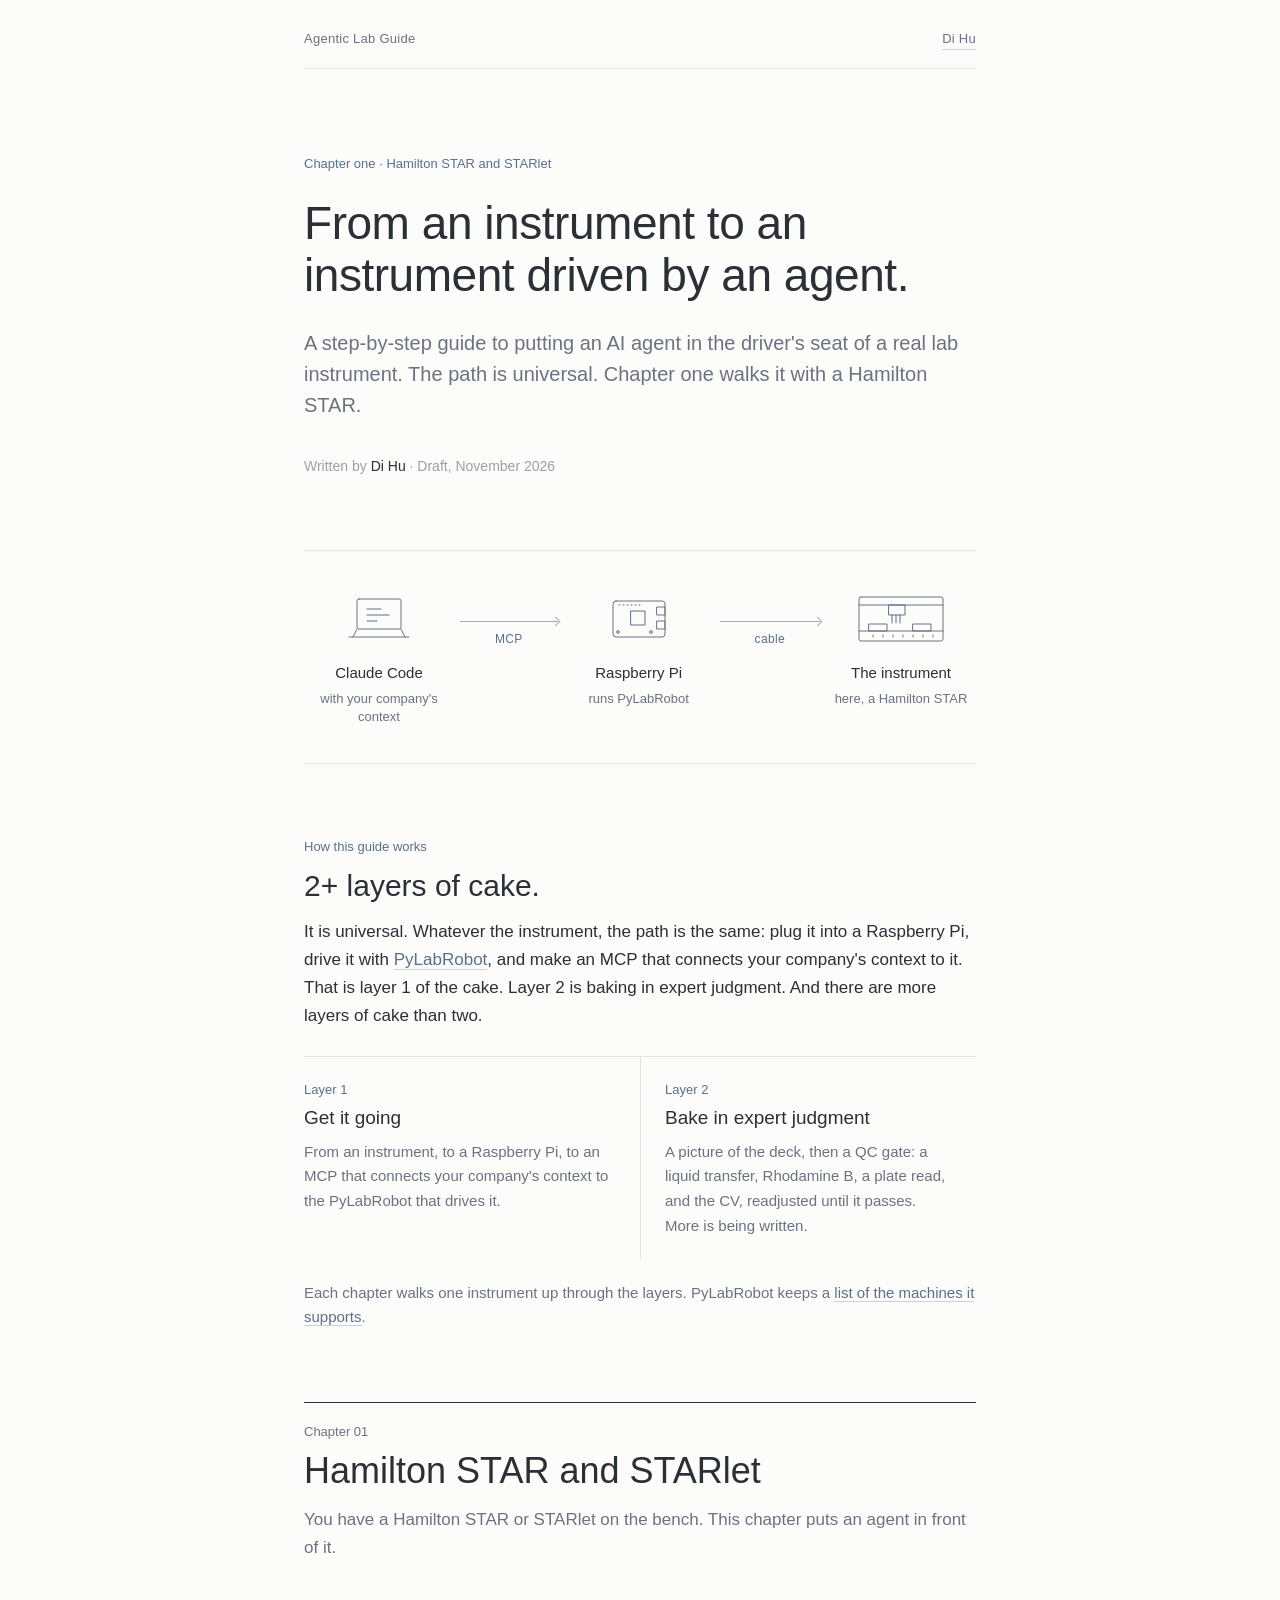
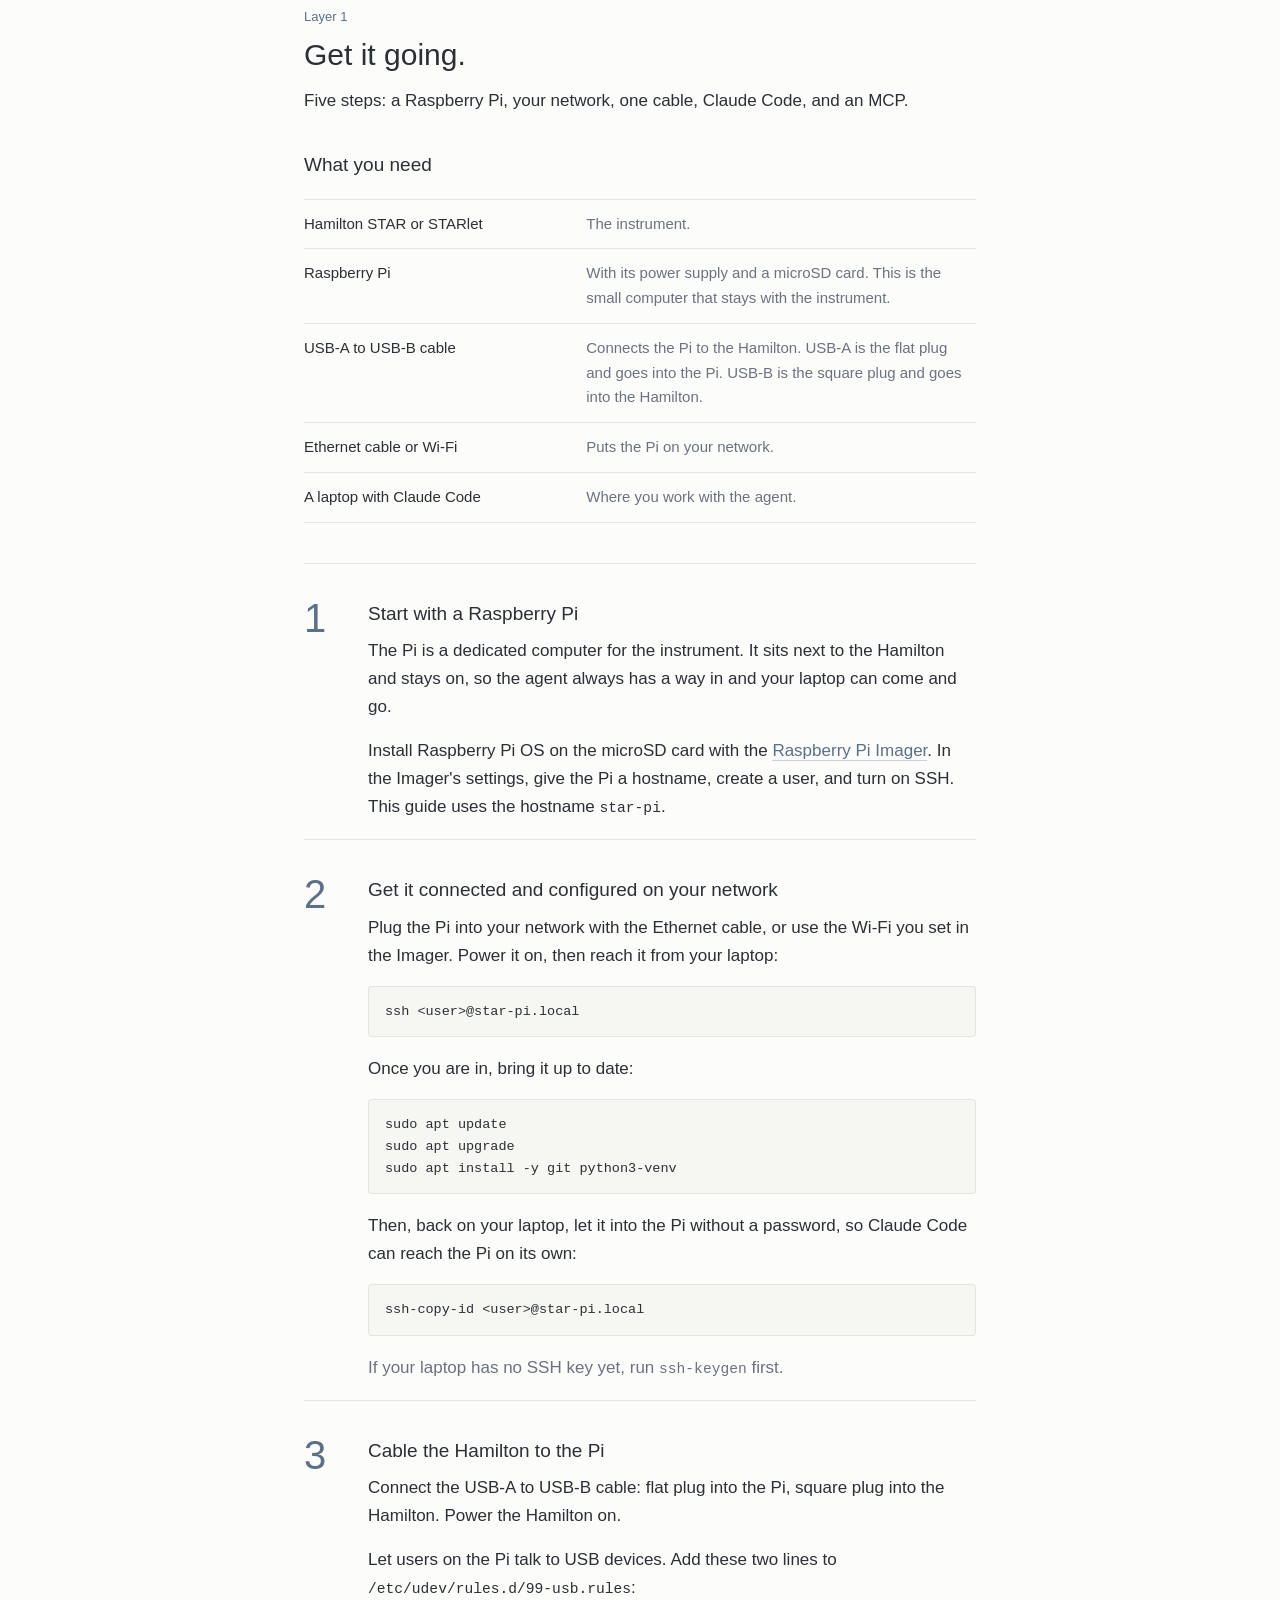
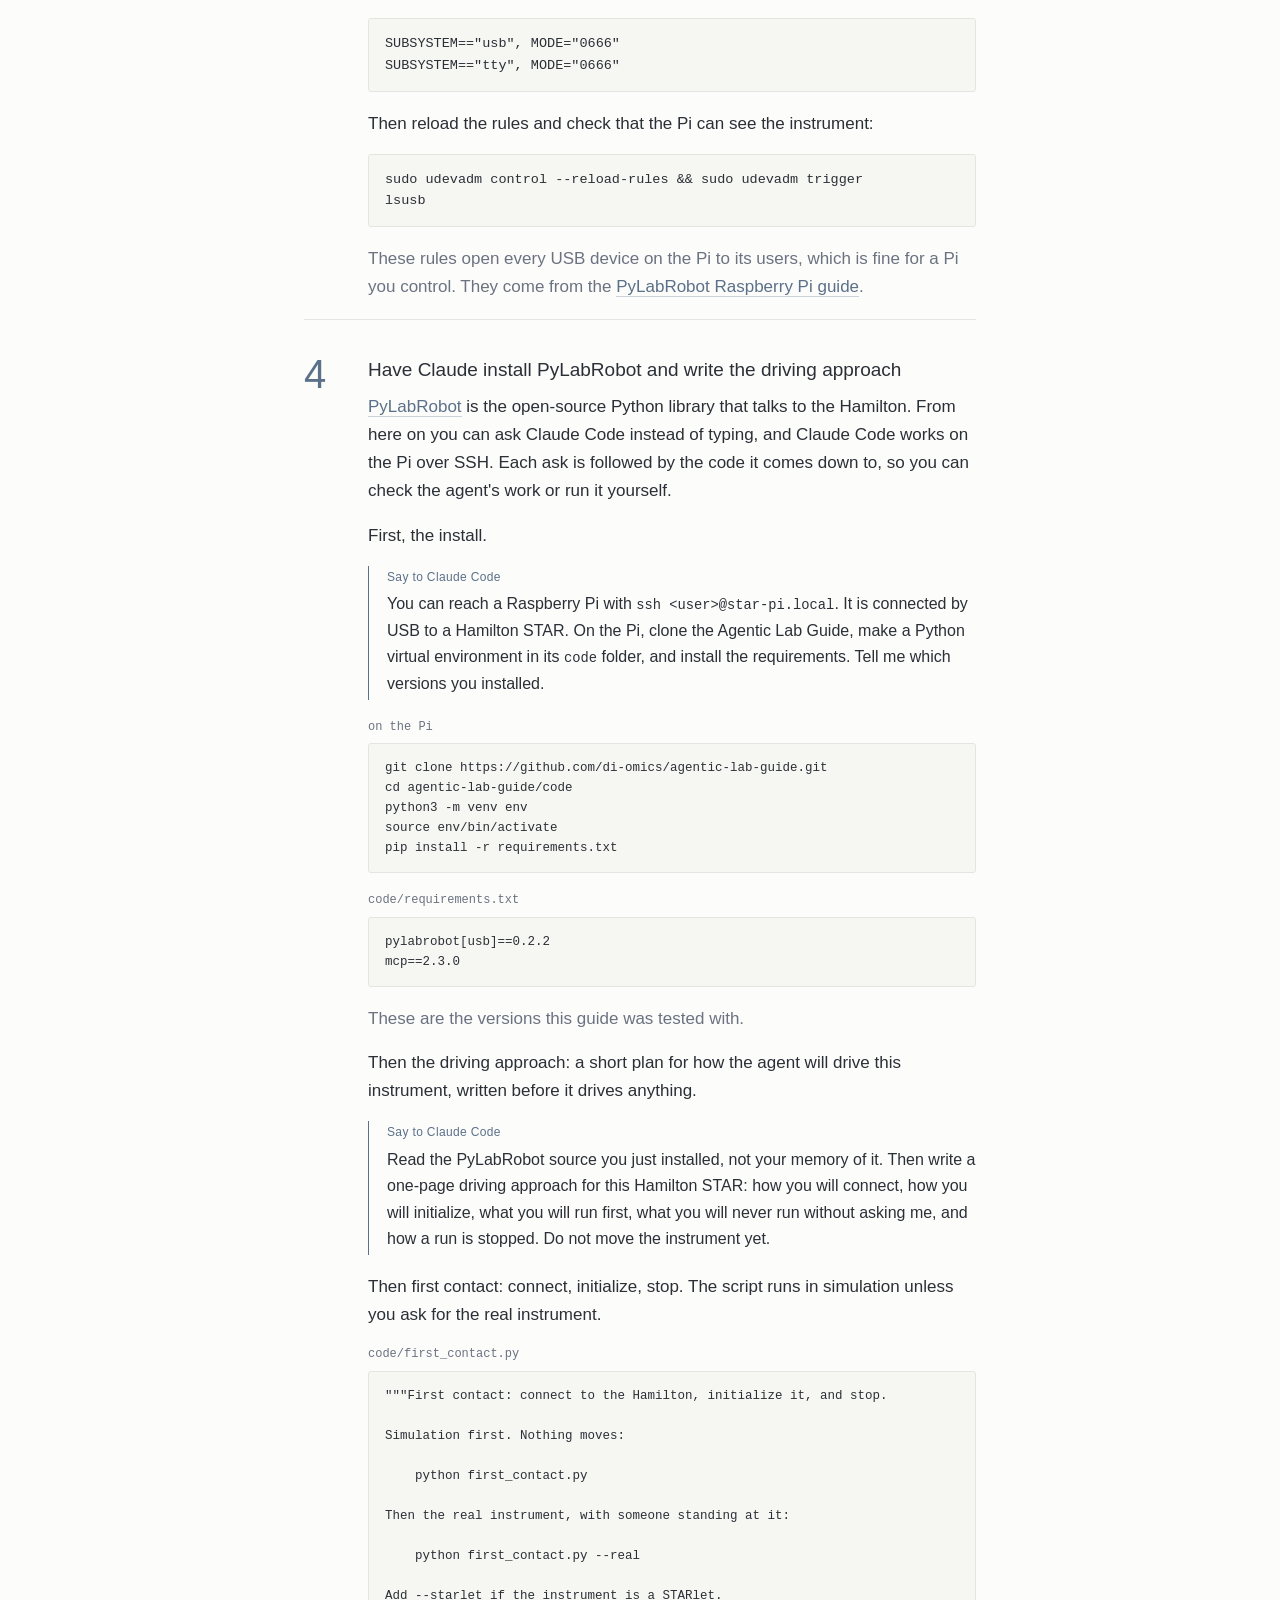
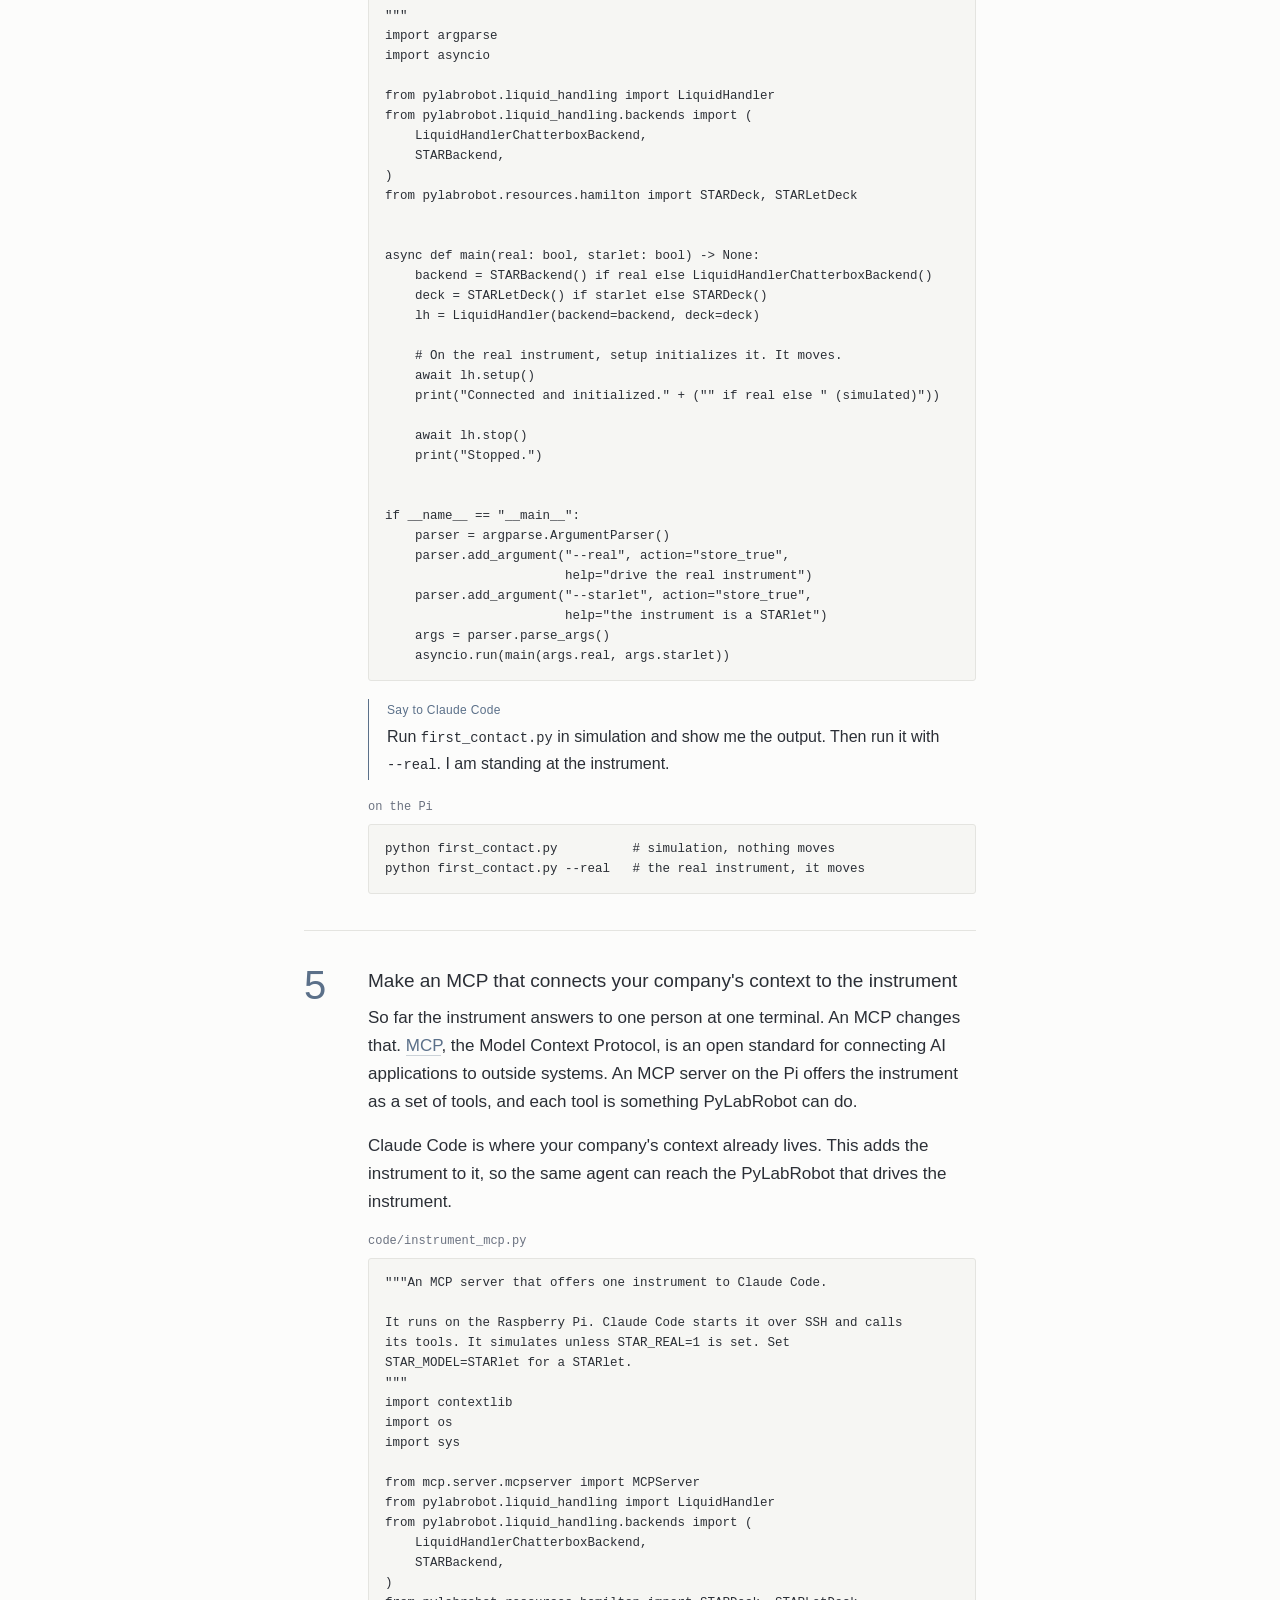
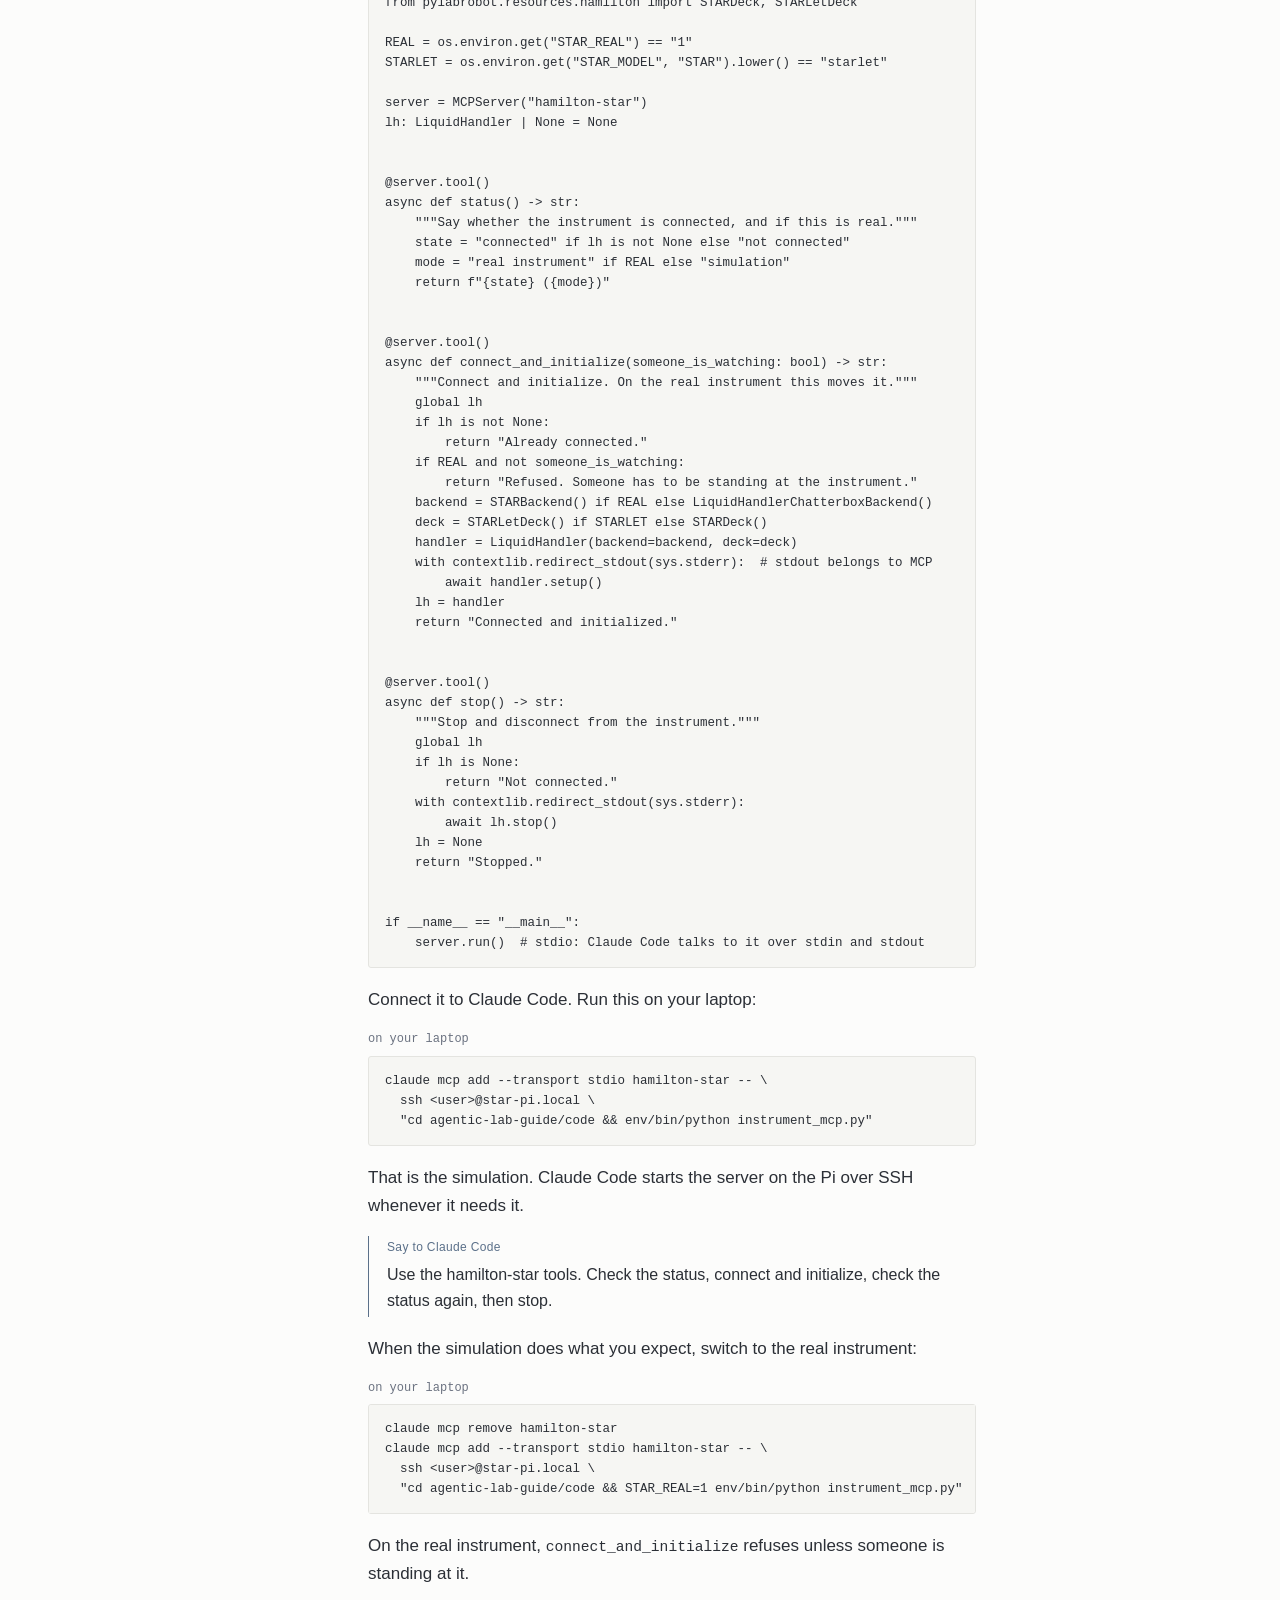
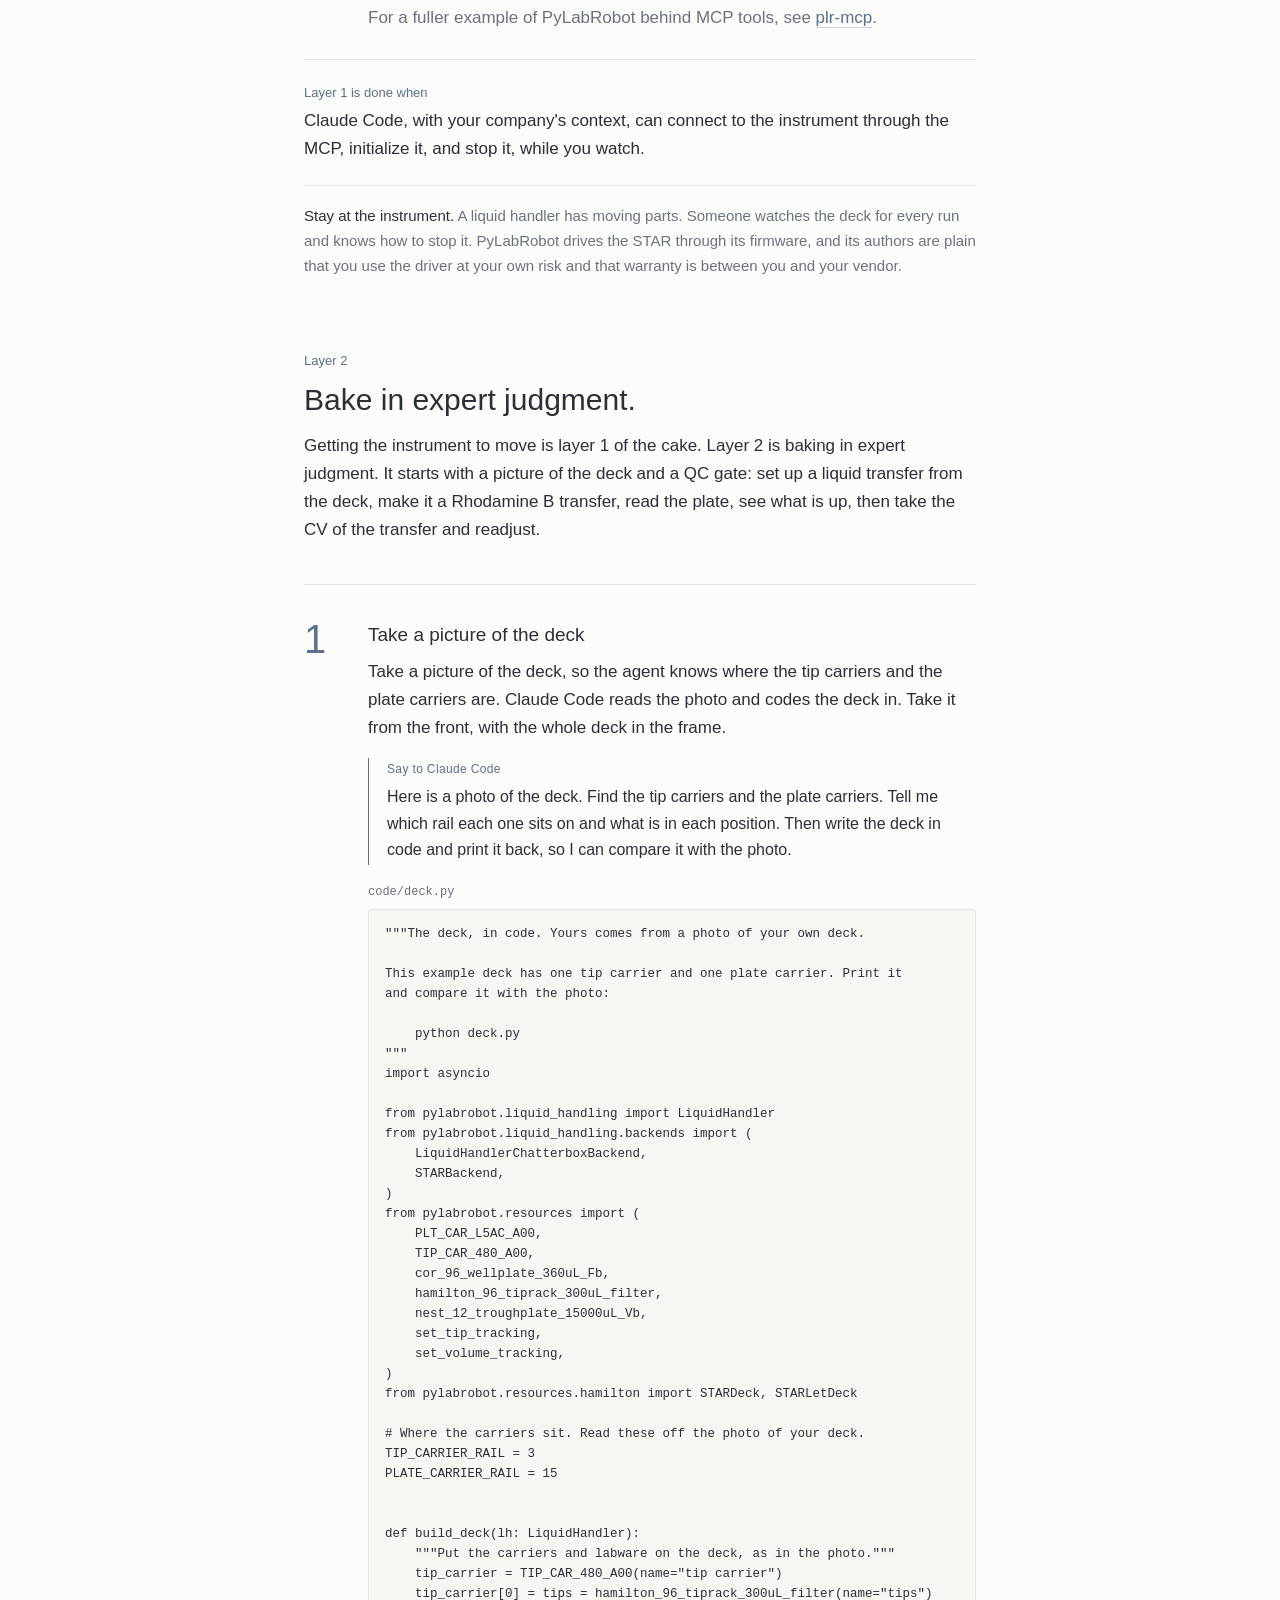
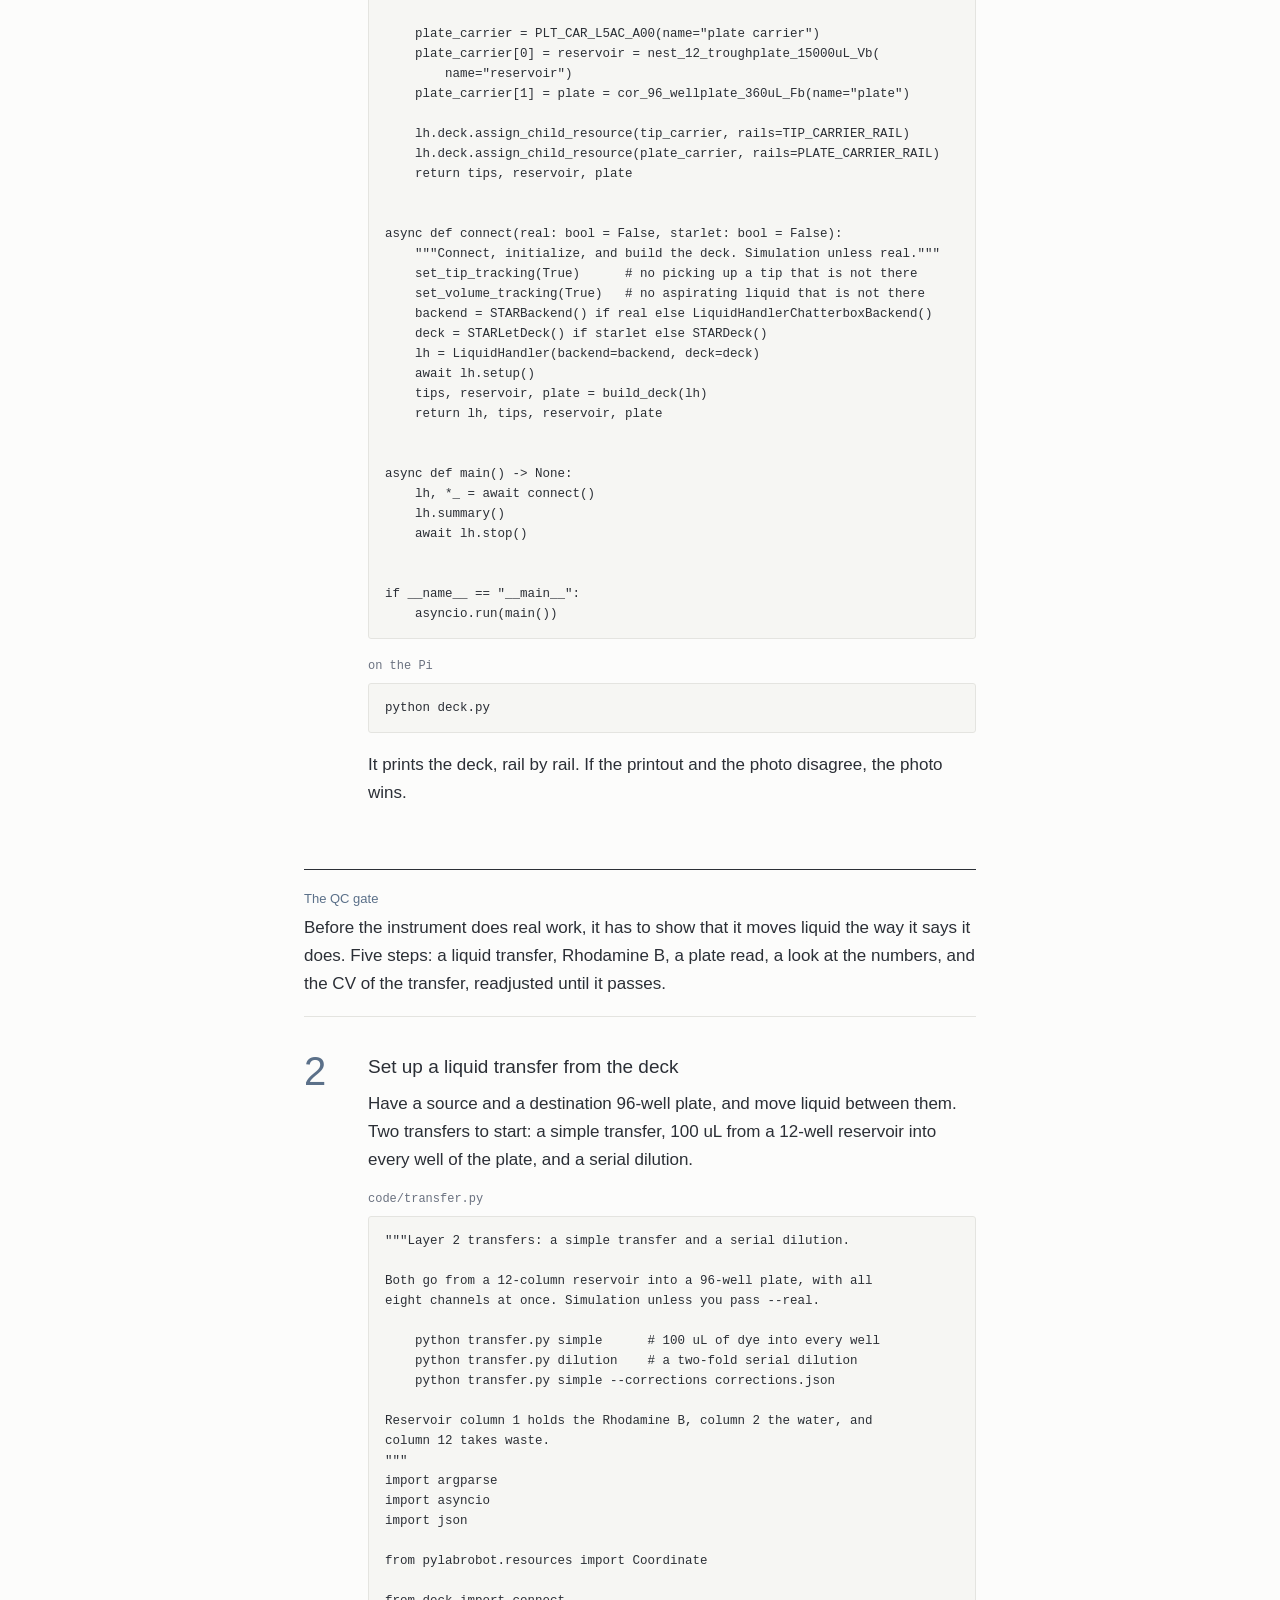
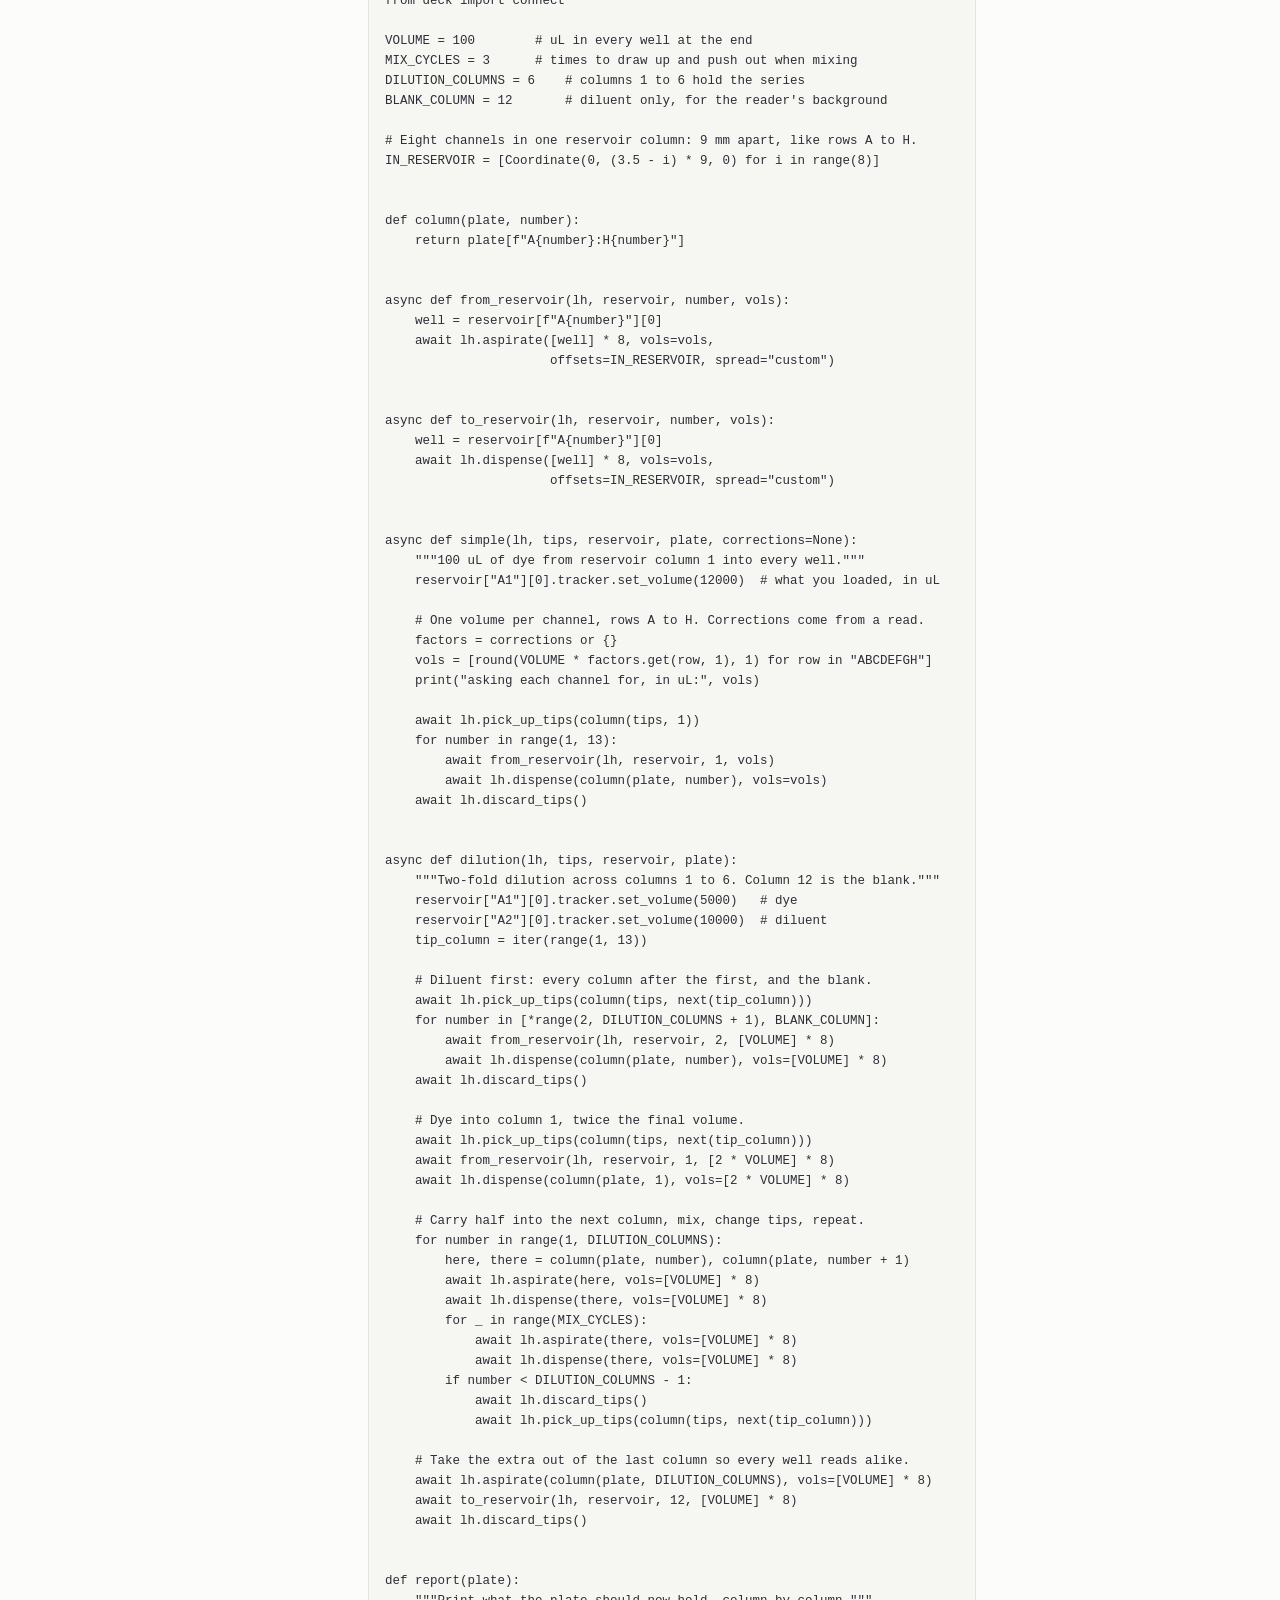
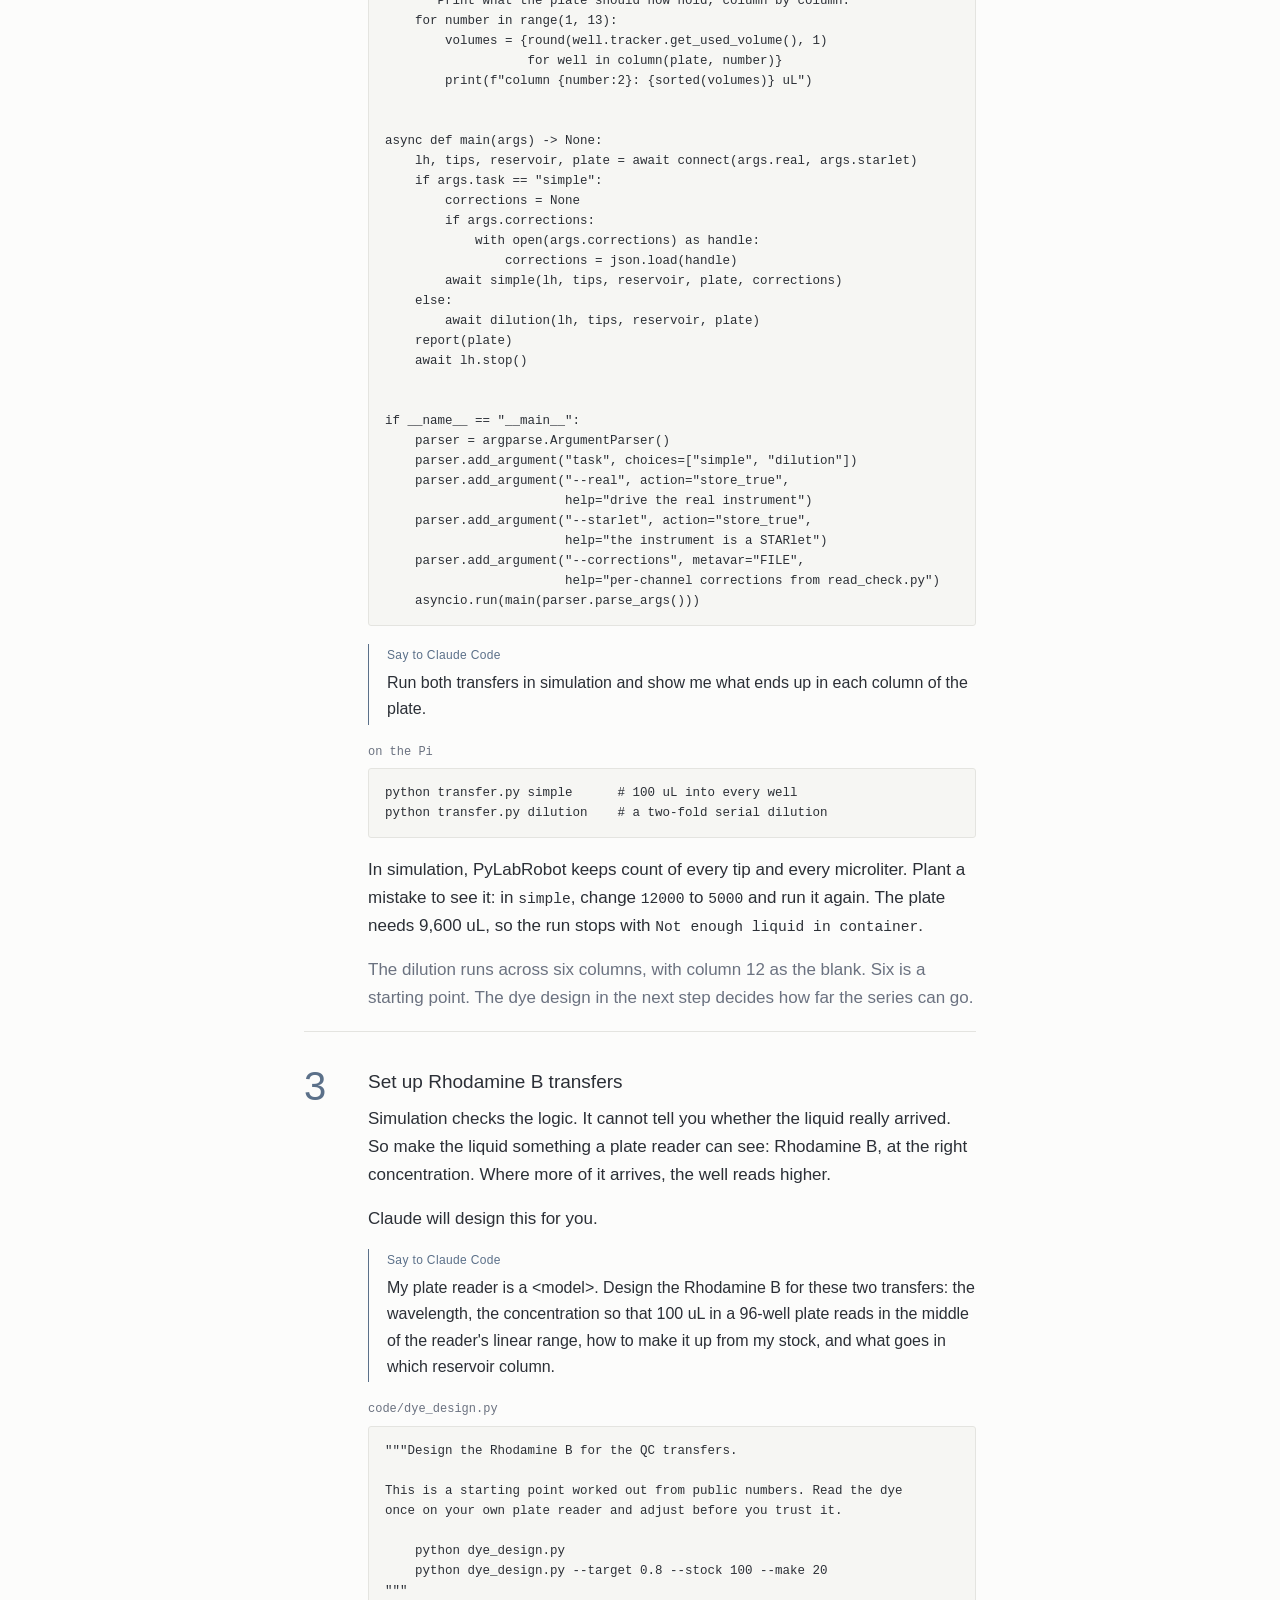
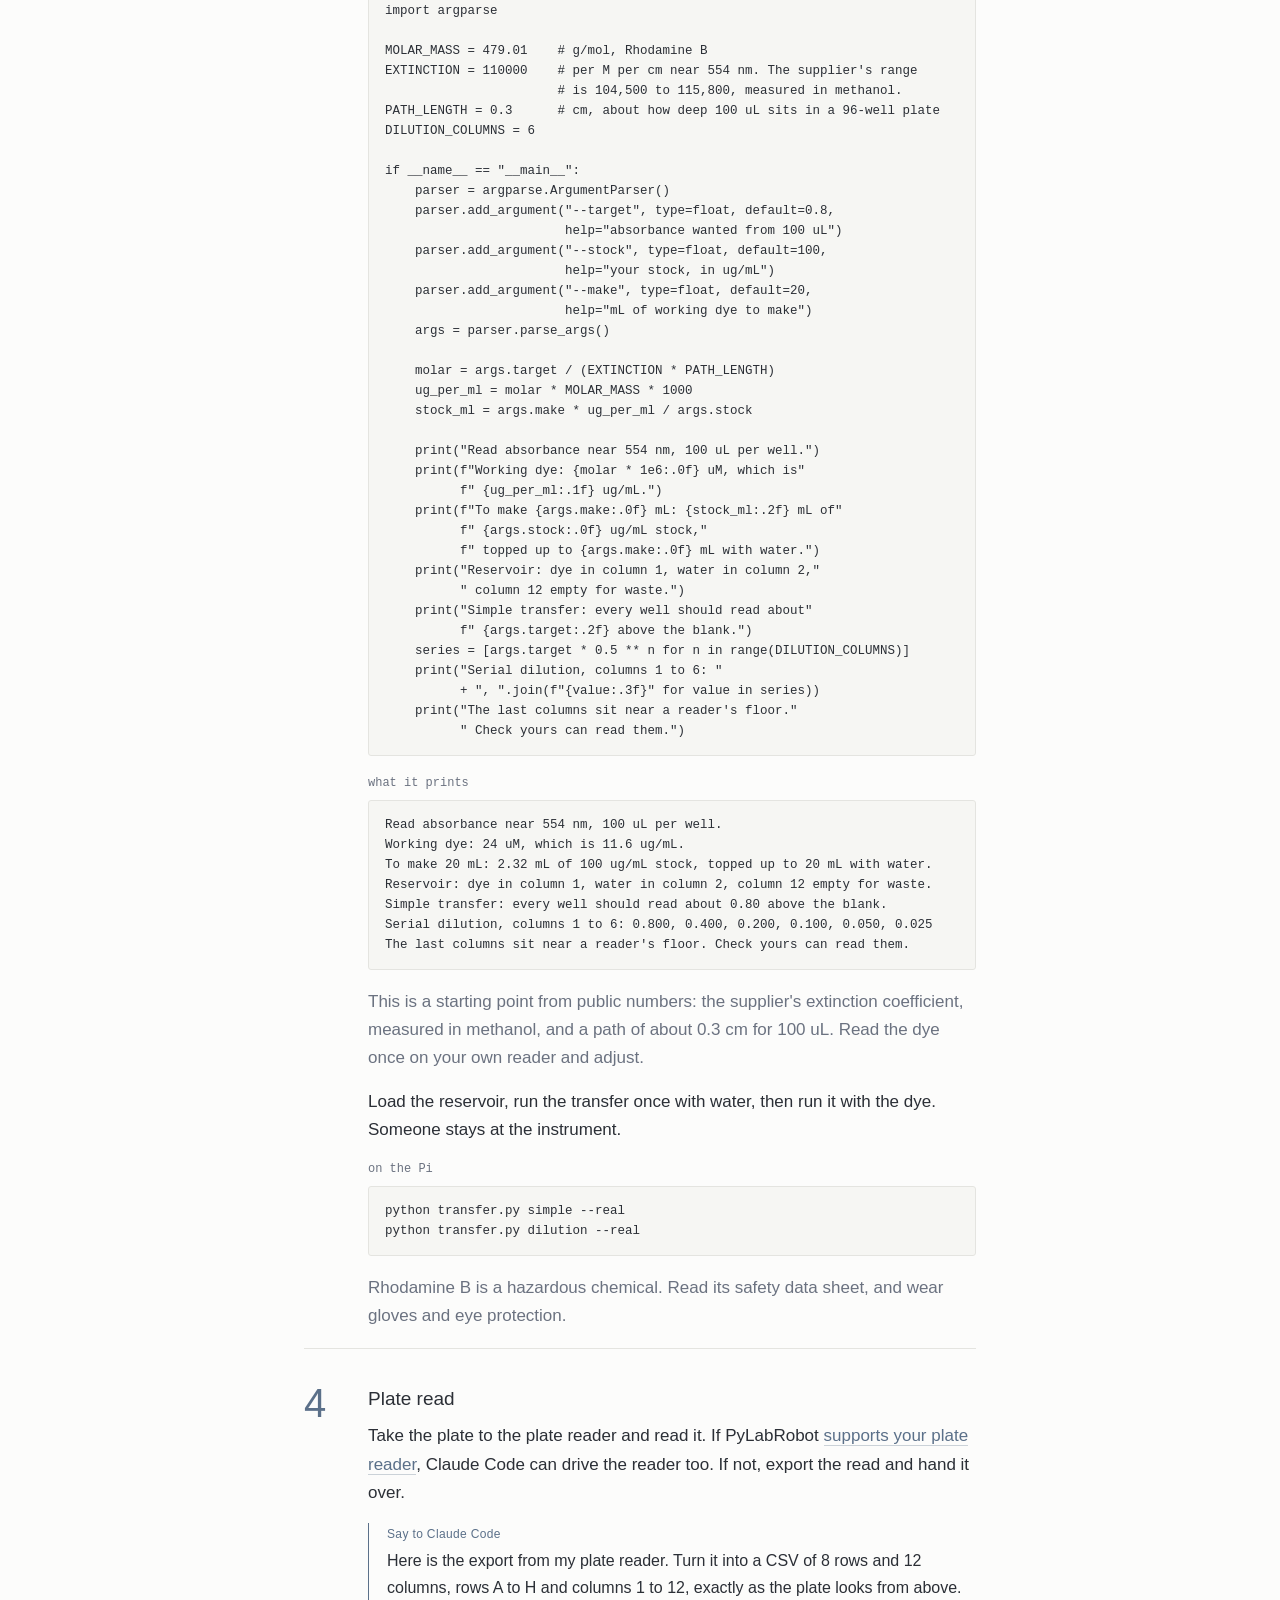
==== commit 29833f26: "Say there are more layers of cake than two" ====
--- a/docs/index.html
+++ b/docs/index.html
@@ -215,8 +215,8 @@
 
   <section>
     <p class="eyebrow">How this guide works</p>
-    <h2>Two layers of the cake.</h2>
-    <p>It is universal. Whatever the instrument, the path is the same: plug it into a Raspberry Pi, drive it with <a href="https://docs.pylabrobot.org">PyLabRobot</a>, and make an MCP that connects your company's context to it. That is layer 1 of the cake. Layer 2 is baking in expert judgment.</p>
+    <h2>2+ layers of cake.</h2>
+    <p>It is universal. Whatever the instrument, the path is the same: plug it into a Raspberry Pi, drive it with <a href="https://docs.pylabrobot.org">PyLabRobot</a>, and make an MCP that connects your company's context to it. That is layer 1 of the cake. Layer 2 is baking in expert judgment. And there are more layers of cake than two.</p>
     <div class="layers">
       <div>
         <div class="n">Layer 1</div>
@@ -229,7 +229,7 @@
         <p>A picture of the deck, then a QC gate: a liquid transfer, Rhodamine B, a plate read, and the CV, readjusted until it passes. More is being written.</p>
       </div>
     </div>
-    <p class="note" style="margin-top:22px;font-size:15px">Each chapter walks one instrument through both layers. PyLabRobot keeps a <a href="https://docs.pylabrobot.org/dev/user_guide/machines.html">list of the machines it supports</a>.</p>
+    <p class="note" style="margin-top:22px;font-size:15px">Each chapter walks one instrument up through the layers. PyLabRobot keeps a <a href="https://docs.pylabrobot.org/dev/user_guide/machines.html">list of the machines it supports</a>.</p>
   </section>
 
   <div class="chapter">
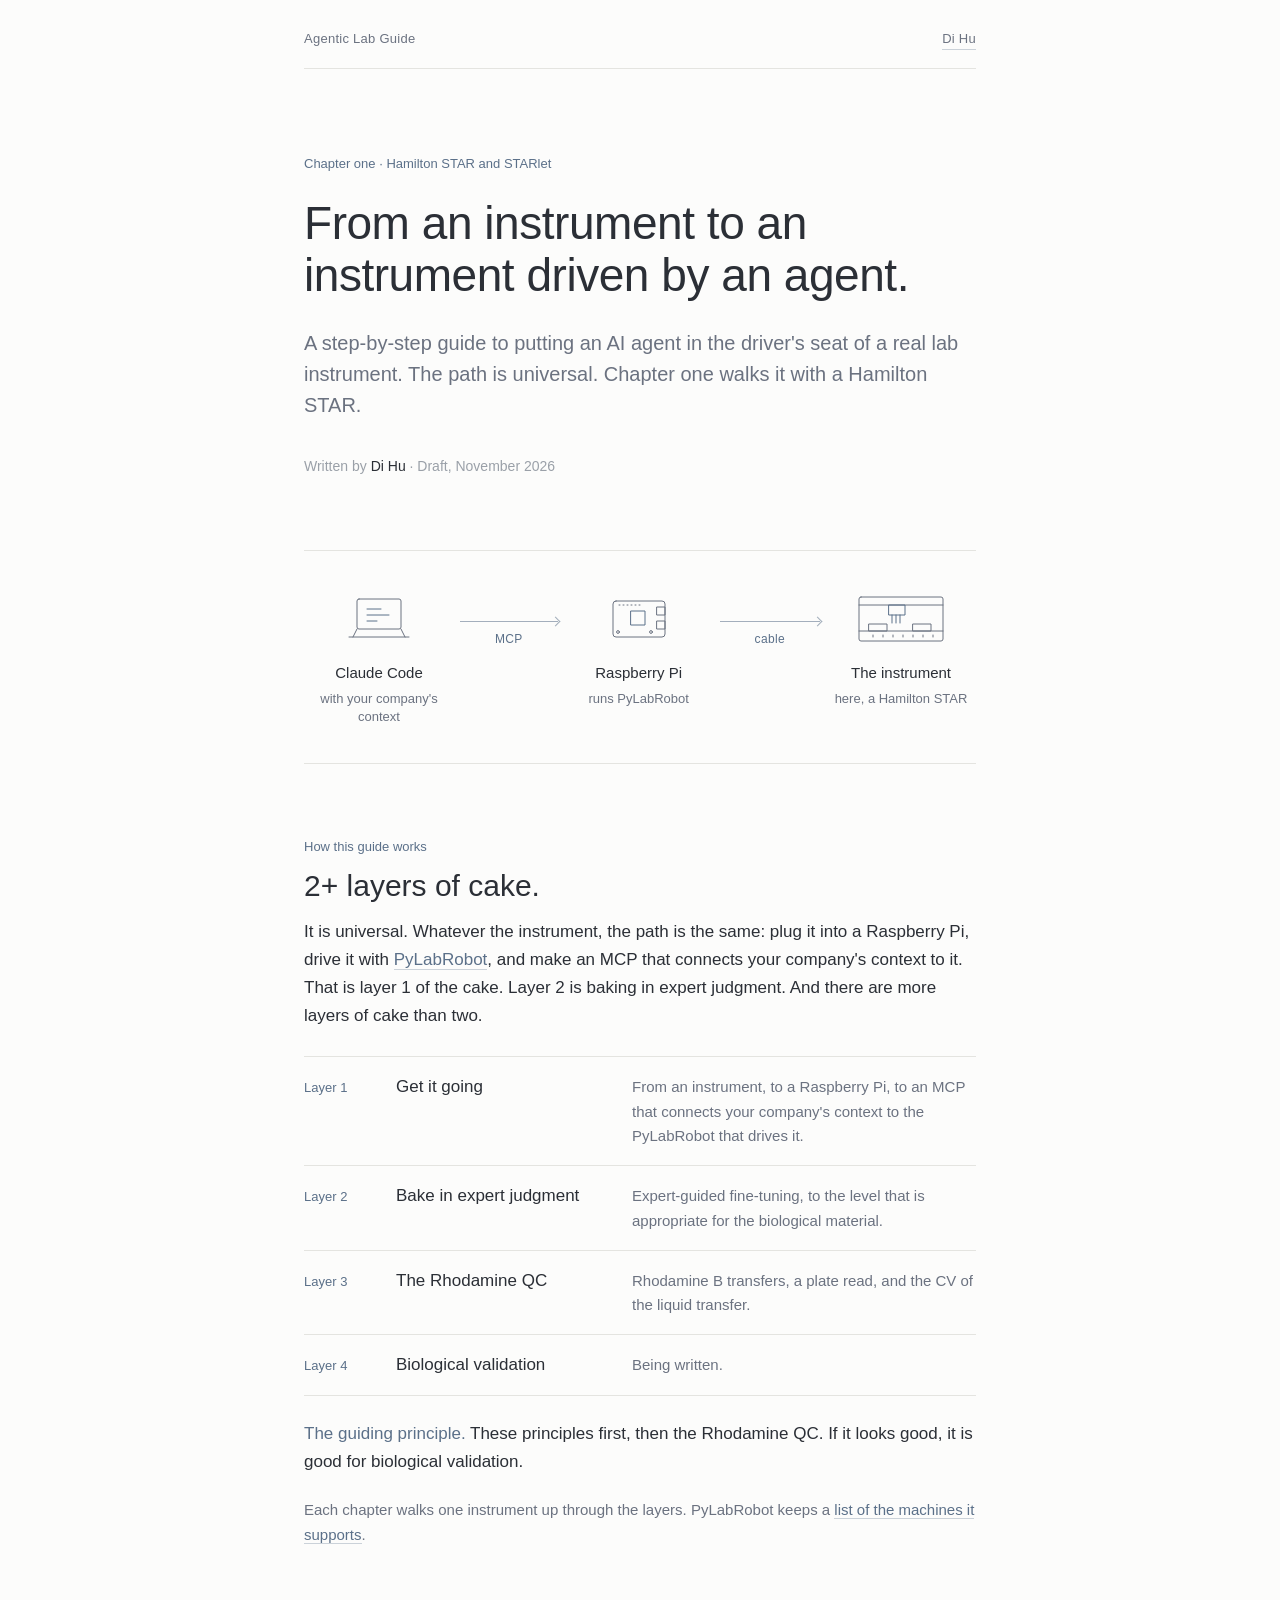
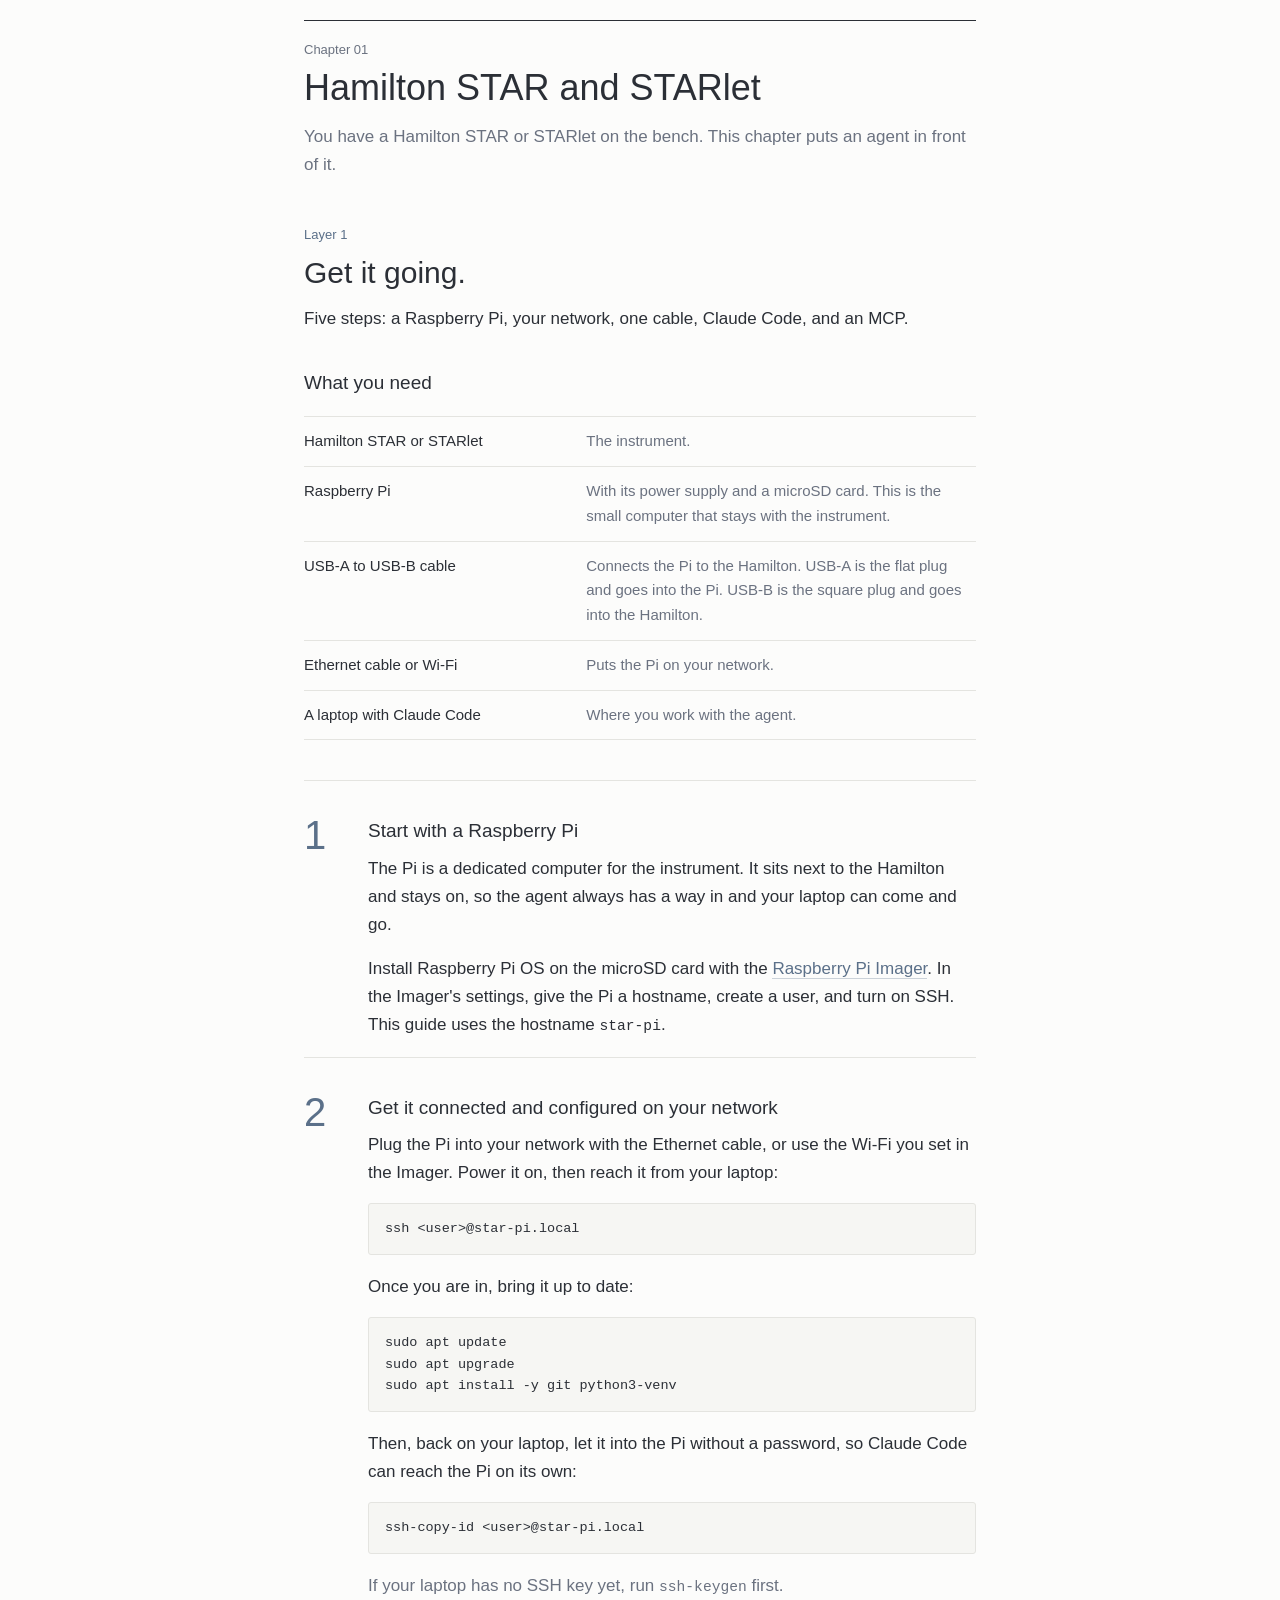
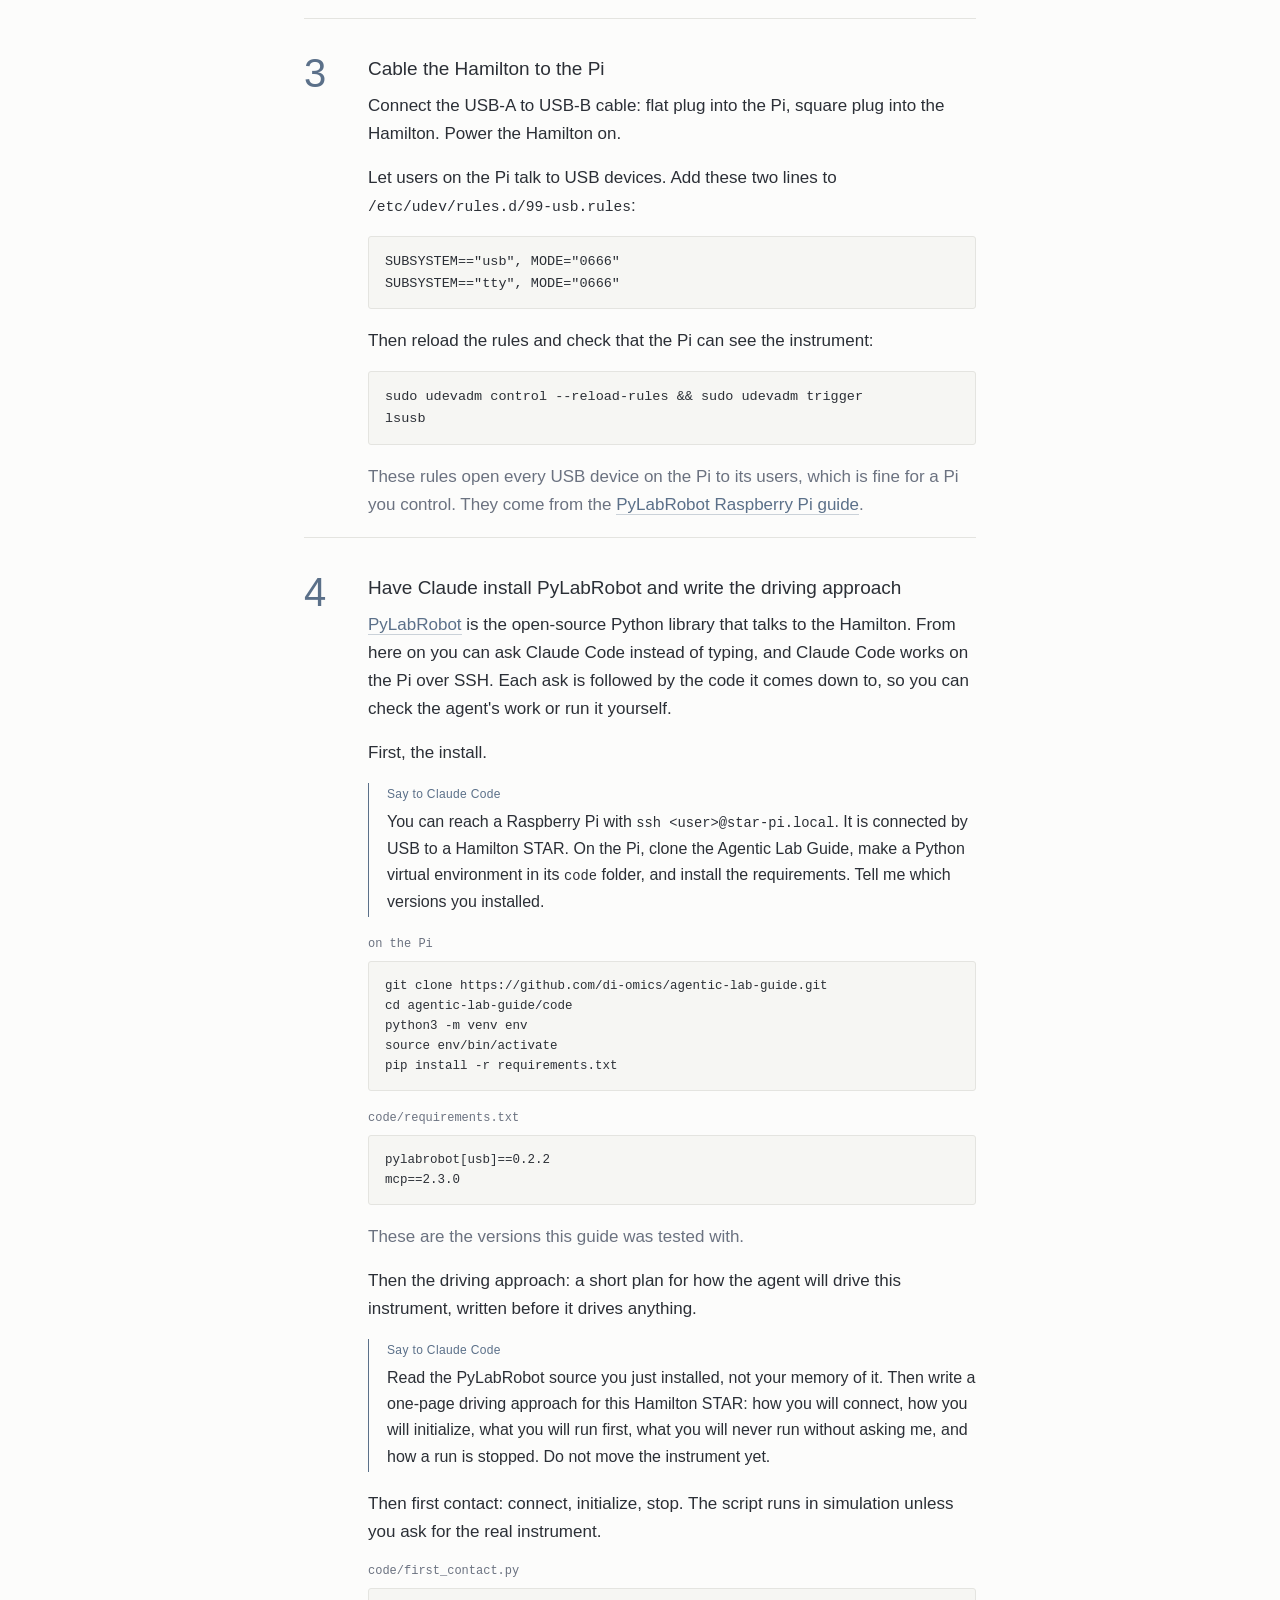
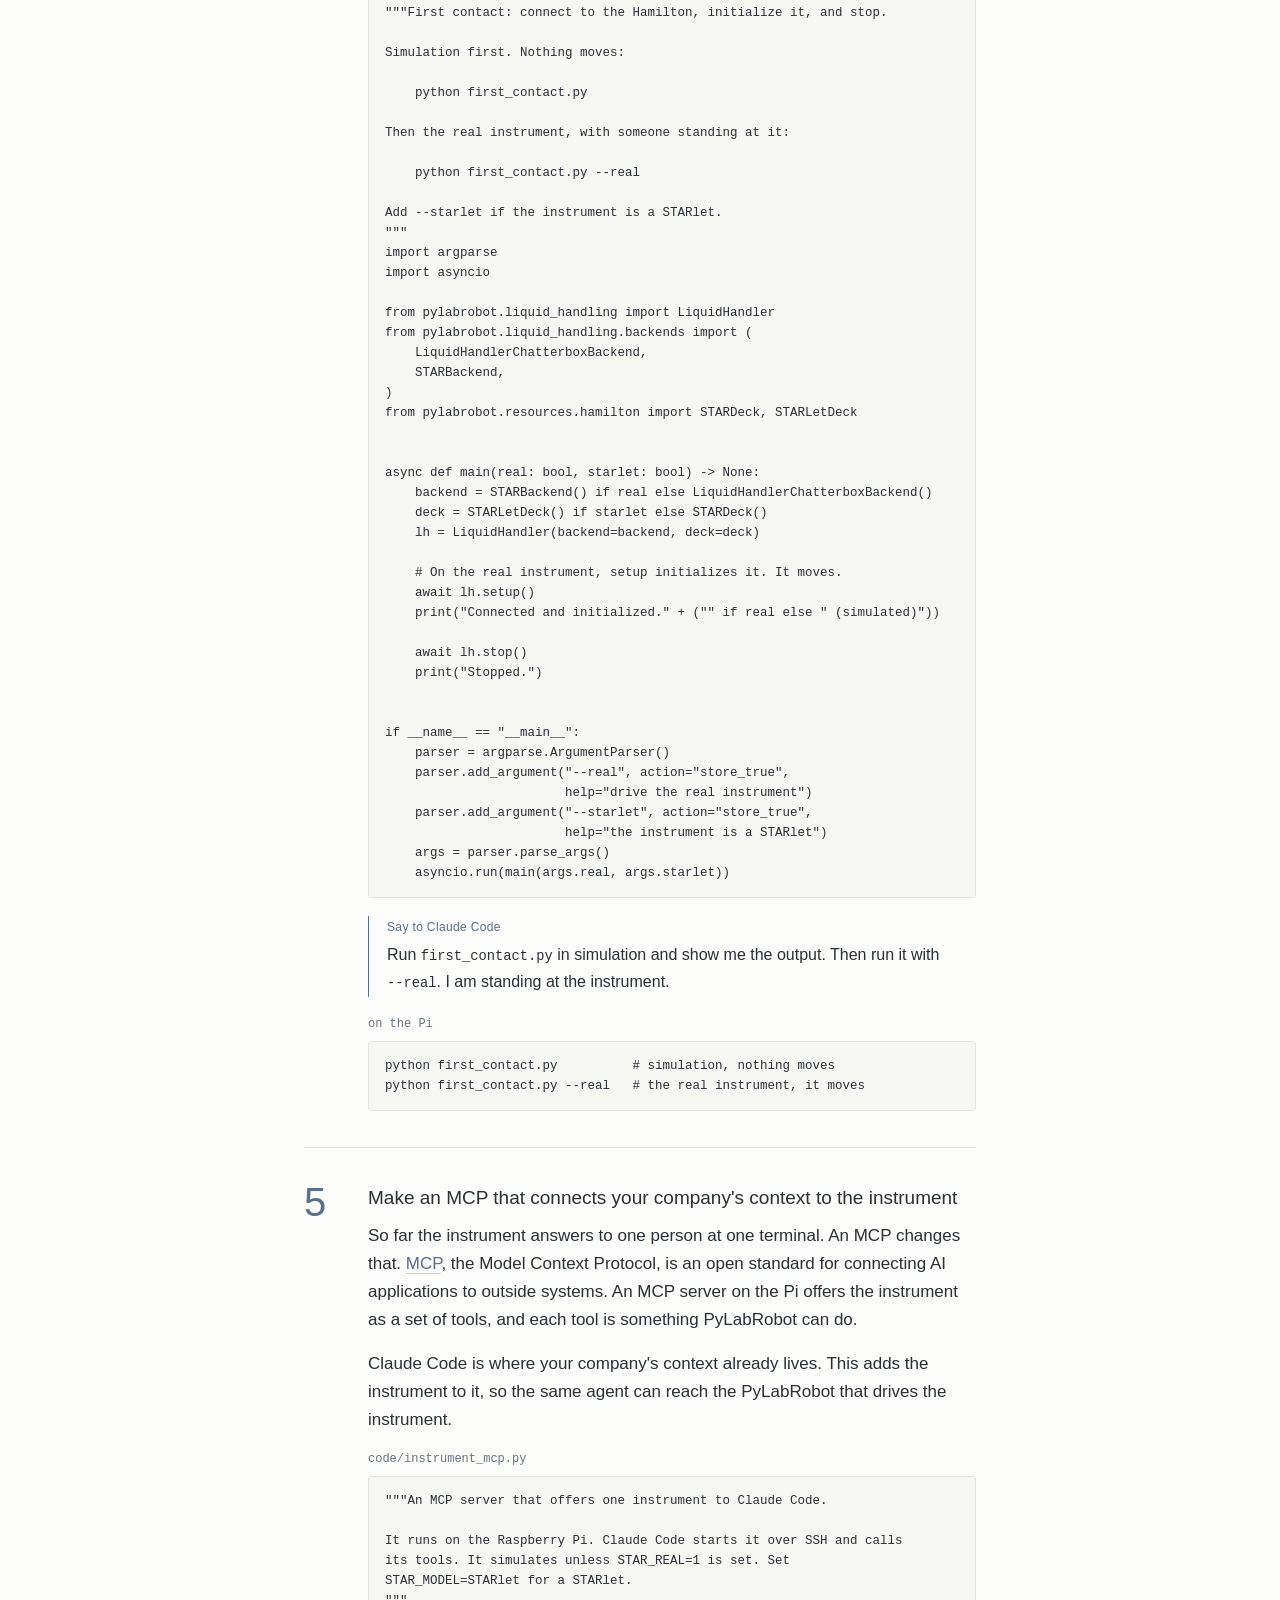
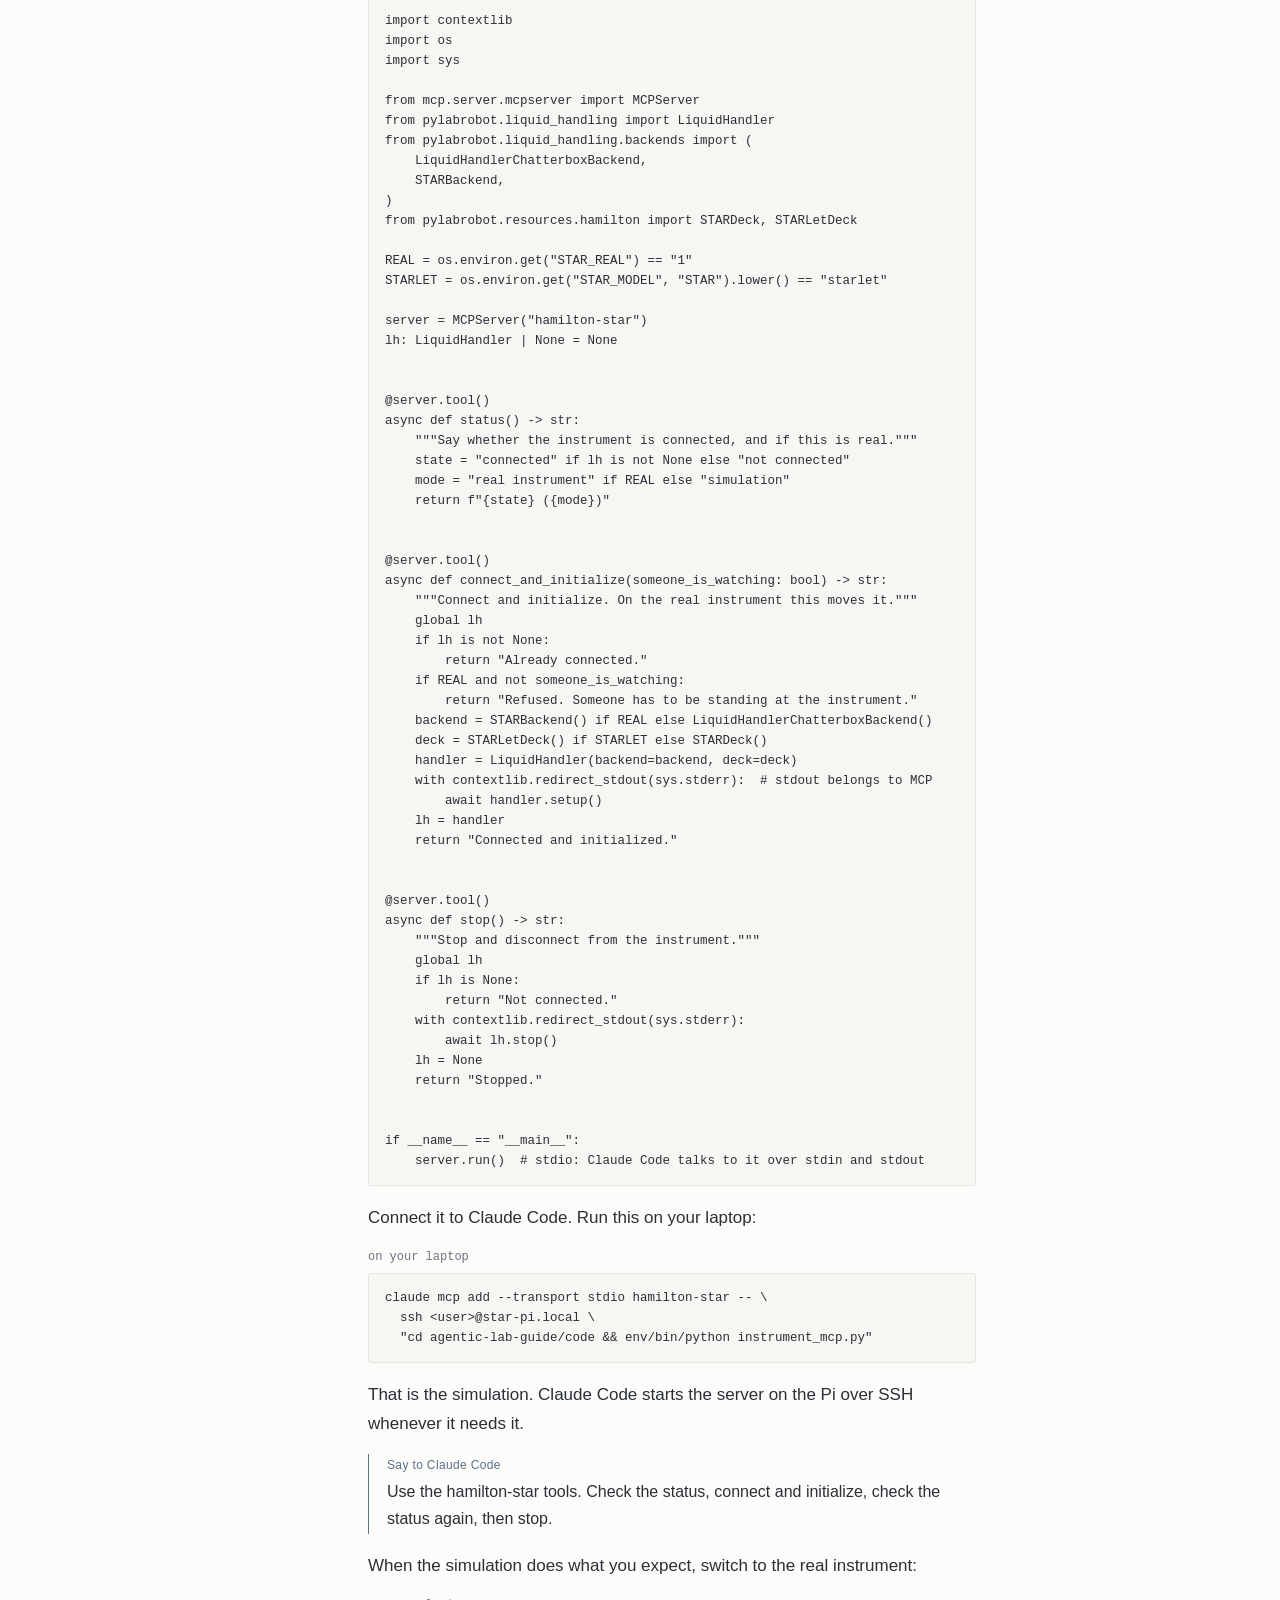
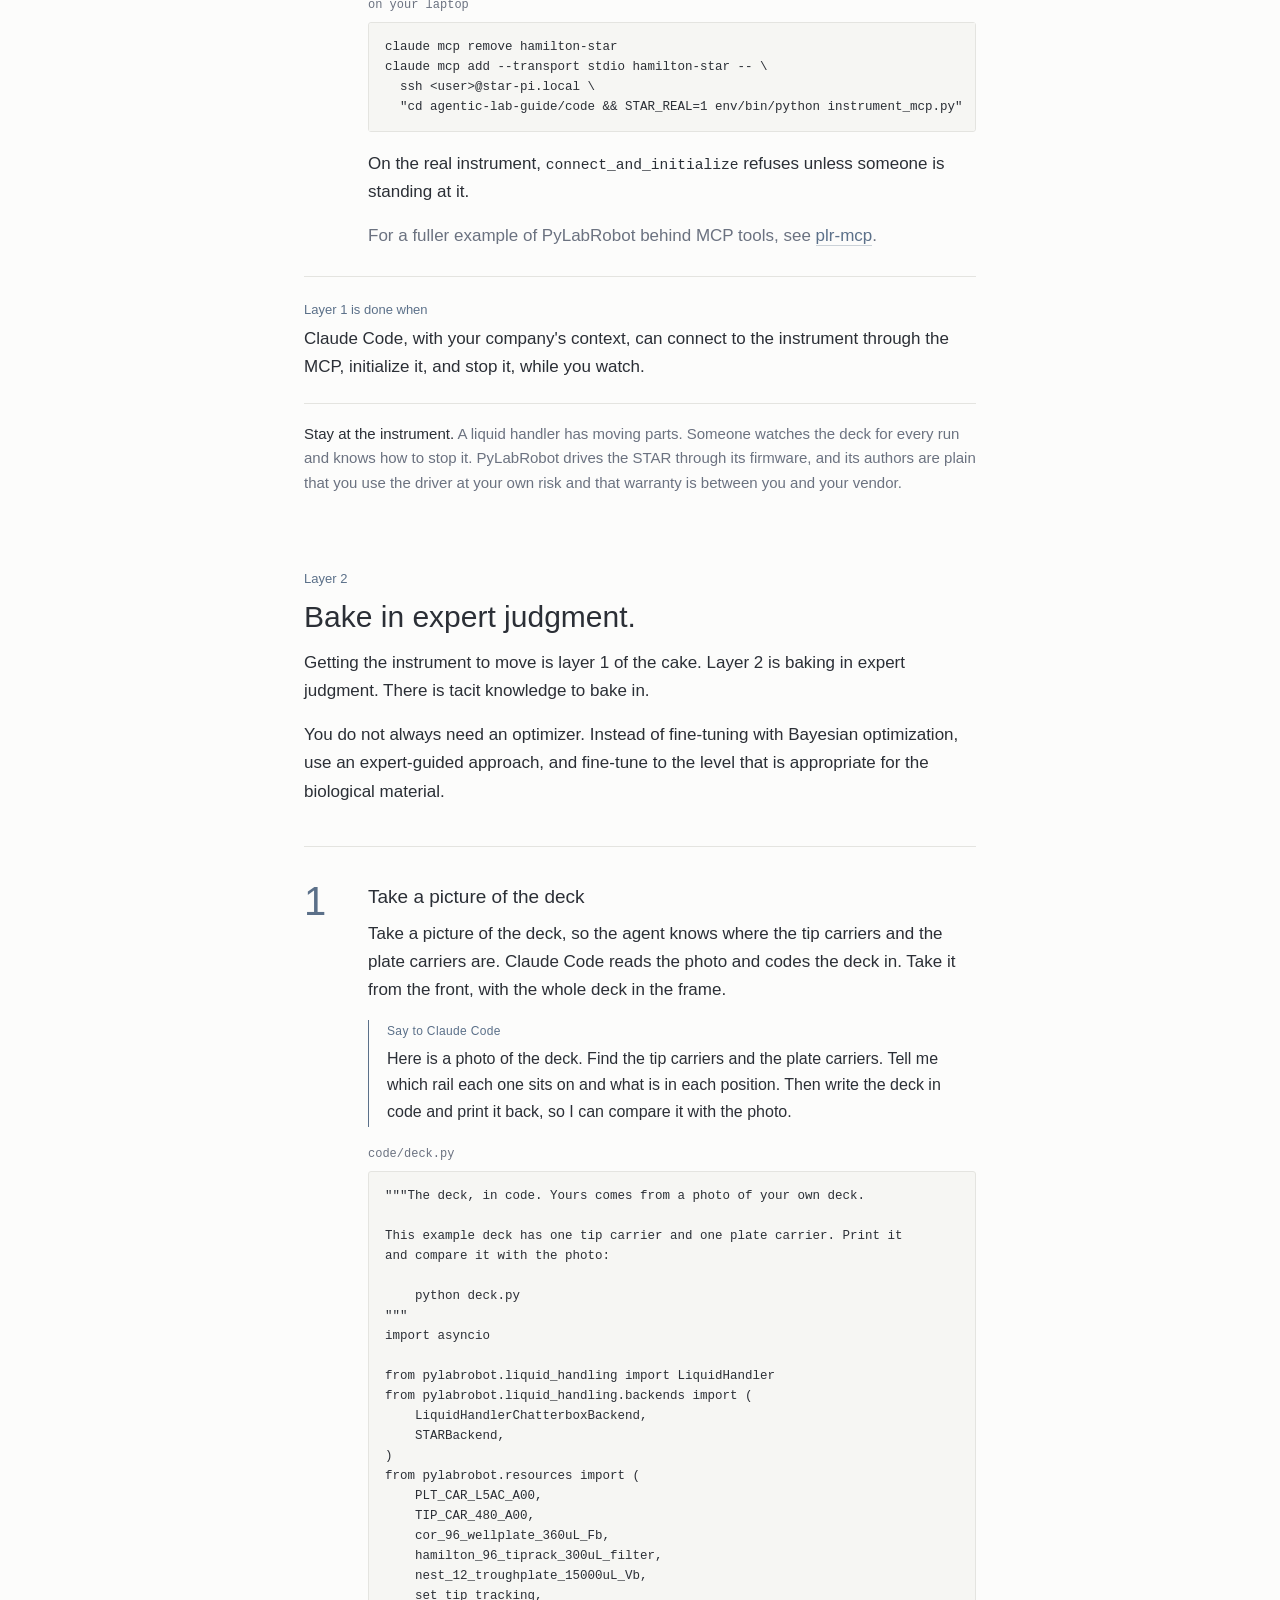
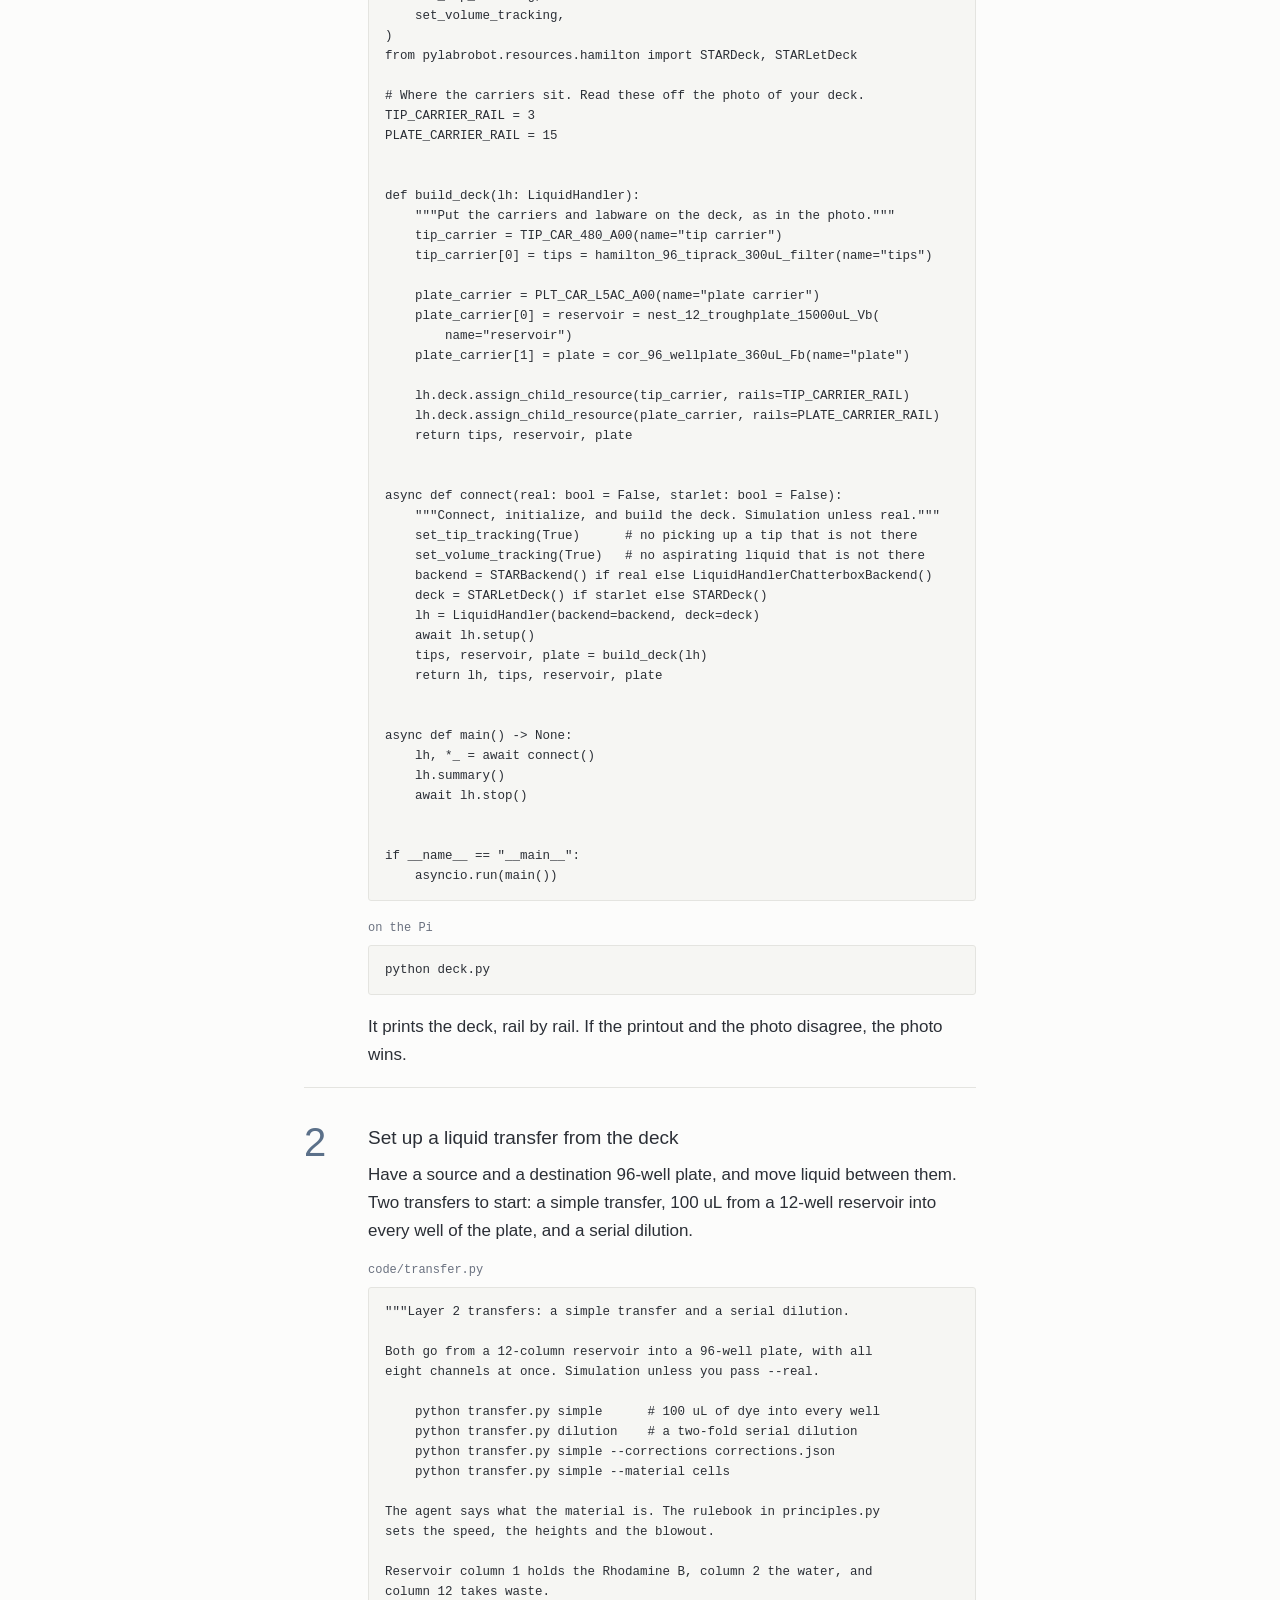
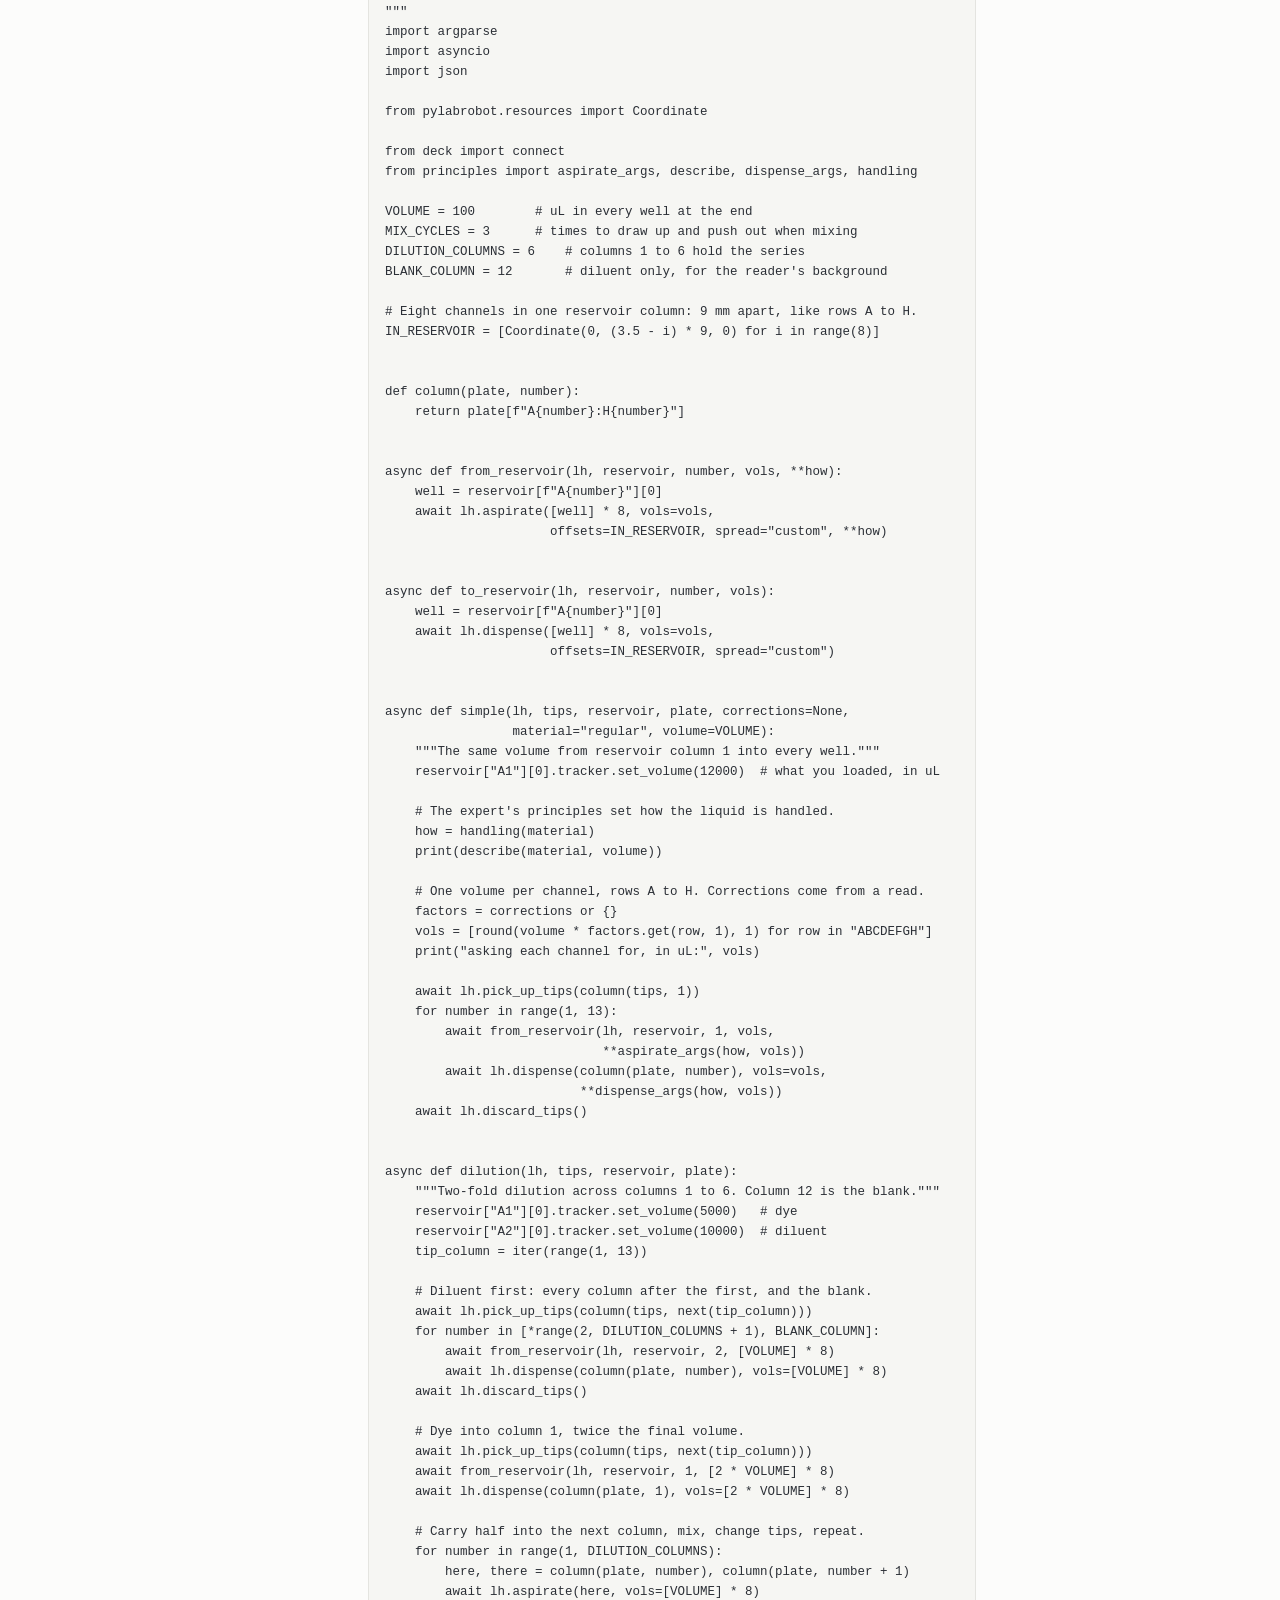
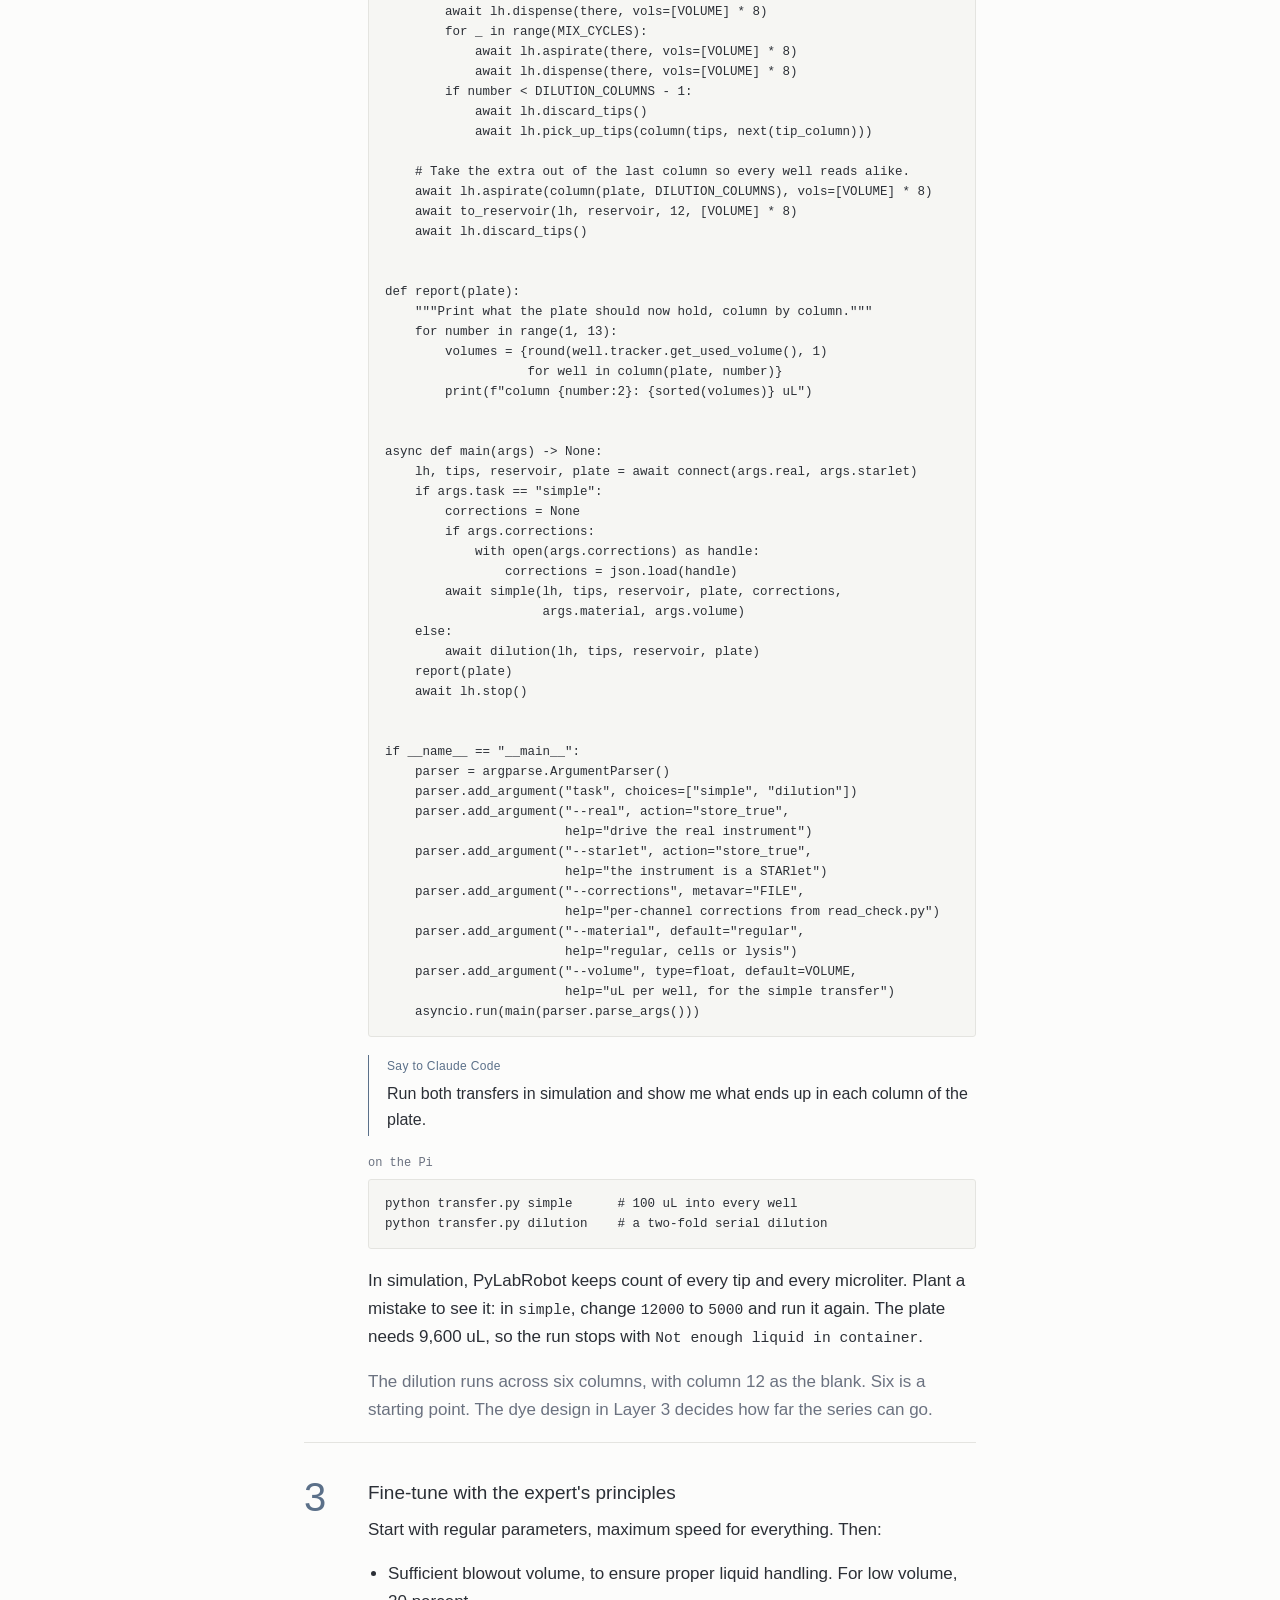
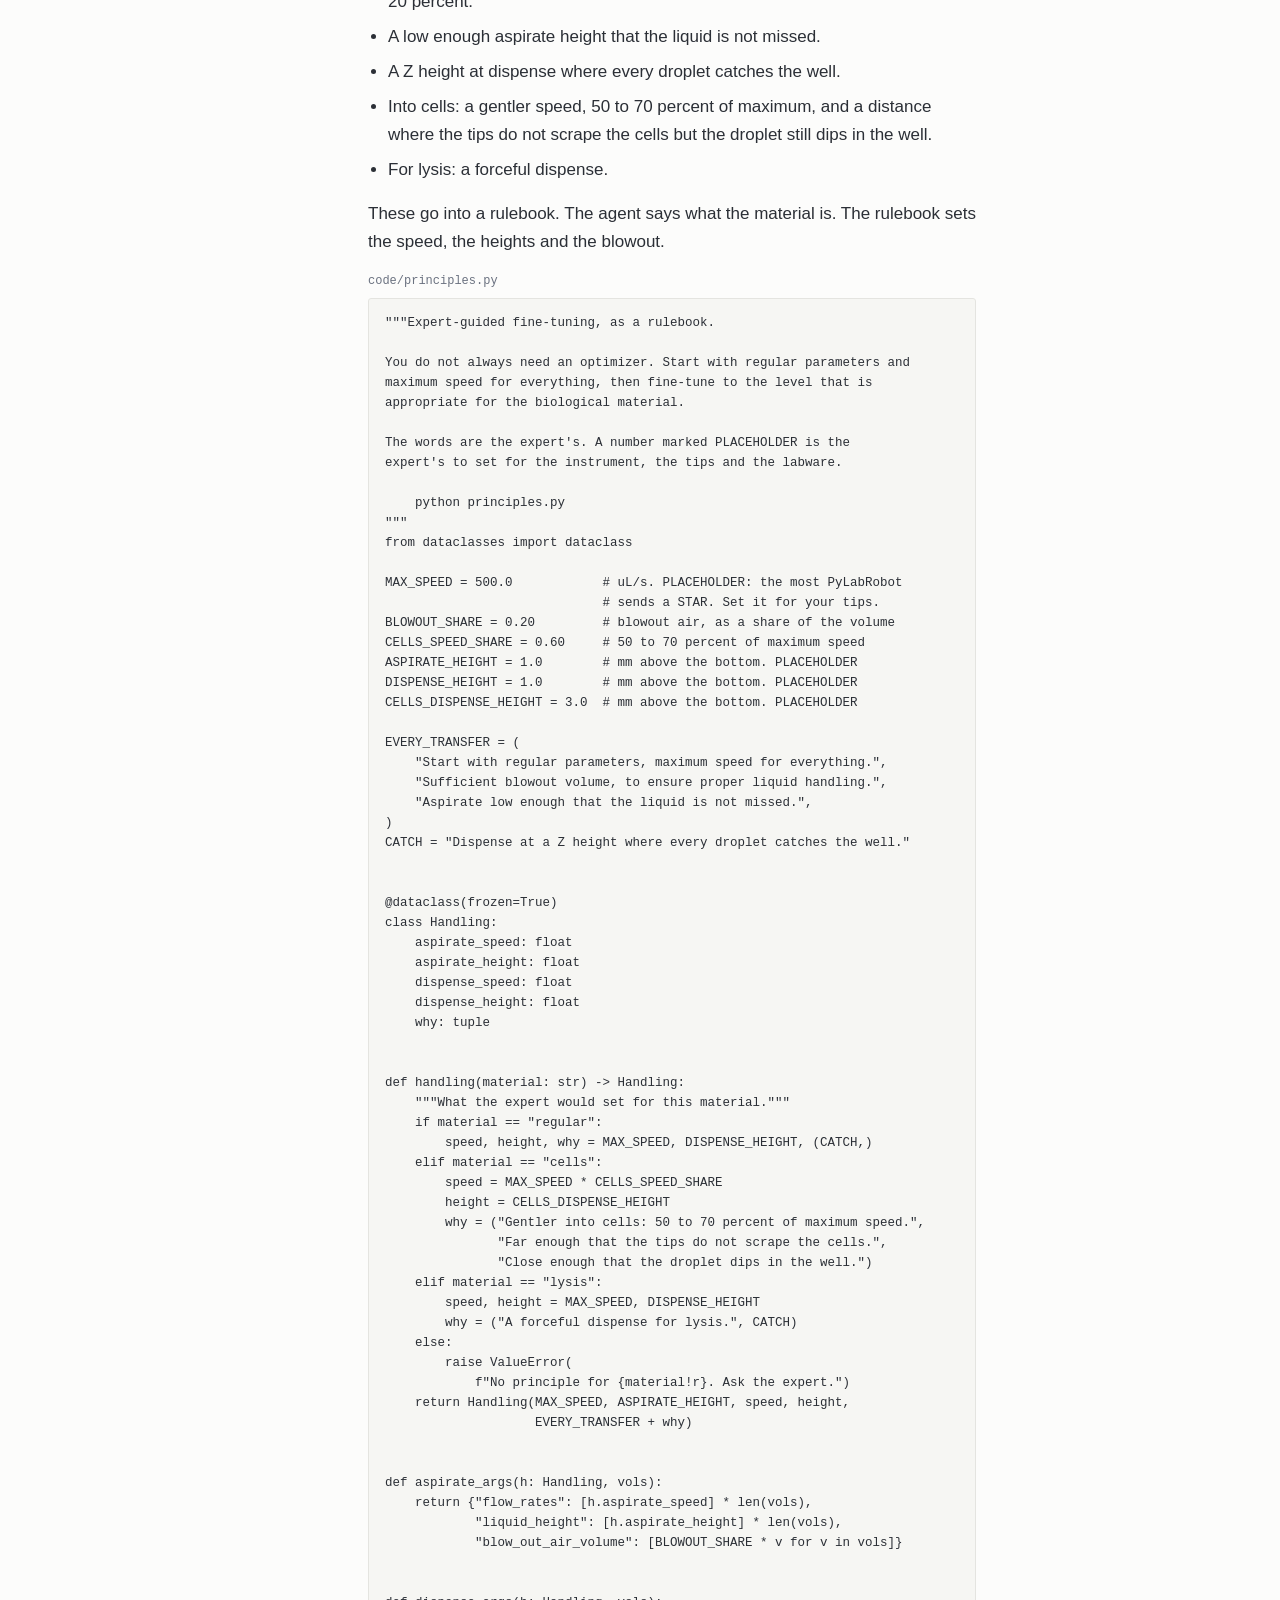
==== commit 1a984662: "Put the expert's principles first, then the Rhodamine QC The guiding principle: these principles fir" ====
--- a/docs/index.html
+++ b/docs/index.html
@@ -88,6 +88,16 @@
   .layers .t { font-size: 19px; font-weight: 400; margin: 2px 0 6px; }
   .layers p { font-size: 15px; color: var(--soft); }
 
+  .cake { border-top: 1px solid var(--line); margin-top: 26px; }
+  .cake > div { display: grid; grid-template-columns: 76px 220px 1fr; gap: 0 16px; padding: 16px 0; border-bottom: 1px solid var(--line); align-items: baseline; }
+  .cake .n { font-size: 13px; color: var(--accent); }
+  .cake .t { font-size: 17px; font-weight: 400; }
+  .cake .d { font-size: 15px; color: var(--soft); }
+  .guide { margin-top: 24px; }
+  .guide b { font-weight: 400; color: var(--accent); }
+  .body ul { margin: 0 0 16px; padding-left: 20px; }
+  .body li { margin-bottom: 7px; }
+
   /* chapter head */
   .chapter { border-top: 1px solid var(--ink); padding-top: 18px; margin-bottom: 44px; }
   .chapter .num { font-size: 13px; color: var(--soft); }
@@ -149,6 +159,7 @@
     .link { padding: 14px 0; min-width: 0; }
     .link .wire { width: 1px; height: 30px; margin: 0 auto 6px; }
     .link .wire::after { right: -3px; top: auto; bottom: -1px; transform: rotate(135deg); }
+    .cake > div { grid-template-columns: 1fr; gap: 2px; }
     .layers { grid-template-columns: 1fr; }
     .layers > div + div { padding-left: 0; border-left: 0; border-top: 1px solid var(--line); }
     .chapter h2 { font-size: 28px; }
@@ -217,18 +228,13 @@
     <p class="eyebrow">How this guide works</p>
     <h2>2+ layers of cake.</h2>
     <p>It is universal. Whatever the instrument, the path is the same: plug it into a Raspberry Pi, drive it with <a href="https://docs.pylabrobot.org">PyLabRobot</a>, and make an MCP that connects your company's context to it. That is layer 1 of the cake. Layer 2 is baking in expert judgment. And there are more layers of cake than two.</p>
-    <div class="layers">
-      <div>
-        <div class="n">Layer 1</div>
-        <div class="t">Get it going</div>
-        <p>From an instrument, to a Raspberry Pi, to an MCP that connects your company's context to the PyLabRobot that drives it.</p>
-      </div>
-      <div>
-        <div class="n">Layer 2</div>
-        <div class="t">Bake in expert judgment</div>
-        <p>A picture of the deck, then a QC gate: a liquid transfer, Rhodamine B, a plate read, and the CV, readjusted until it passes. More is being written.</p>
-      </div>
-    </div>
+    <div class="cake">
+      <div><span class="n">Layer 1</span><span class="t">Get it going</span><span class="d">From an instrument, to a Raspberry Pi, to an MCP that connects your company's context to the PyLabRobot that drives it.</span></div>
+      <div><span class="n">Layer 2</span><span class="t">Bake in expert judgment</span><span class="d">Expert-guided fine-tuning, to the level that is appropriate for the biological material.</span></div>
+      <div><span class="n">Layer 3</span><span class="t">The Rhodamine QC</span><span class="d">Rhodamine B transfers, a plate read, and the CV of the liquid transfer.</span></div>
+      <div><span class="n">Layer 4</span><span class="t">Biological validation</span><span class="d">Being written.</span></div>
+    </div>
+    <p class="guide"><b>The guiding principle.</b> These principles first, then the Rhodamine QC. If it looks good, it is good for biological validation.</p>
     <p class="note" style="margin-top:22px;font-size:15px">Each chapter walks one instrument up through the layers. PyLabRobot keeps a <a href="https://docs.pylabrobot.org/dev/user_guide/machines.html">list of the machines it supports</a>.</p>
   </section>
 
@@ -481,7 +487,8 @@
   <section>
     <p class="eyebrow" id="layer-2">Layer 2</p>
     <h2>Bake in expert judgment.</h2>
-    <p>Getting the instrument to move is layer 1 of the cake. Layer 2 is baking in expert judgment. It starts with a picture of the deck and a QC gate: set up a liquid transfer from the deck, make it a Rhodamine B transfer, read the plate, see what is up, then take the CV of the transfer and readjust.</p>
+    <p>Getting the instrument to move is layer 1 of the cake. Layer 2 is baking in expert judgment. There is tacit knowledge to bake in.</p>
+    <p>You do not always need an optimizer. Instead of fine-tuning with Bayesian optimization, use an expert-guided approach, and fine-tune to the level that is appropriate for the biological material.</p>
 
     <div class="step" id="judgment-1" style="margin-top:40px">
       <div class="no">1</div>
@@ -564,11 +571,6 @@
       </div>
     </div>
 
-    <div class="gate" id="qc-gate">
-      <div class="who">The QC gate</div>
-      <p>Before the instrument does real work, it has to show that it moves liquid the way it says it does. Five steps: a liquid transfer, Rhodamine B, a plate read, a look at the numbers, and the CV of the transfer, readjusted until it passes.</p>
-    </div>
-
     <div class="step" id="judgment-2">
       <div class="no">2</div>
       <div class="body">
@@ -583,6 +585,10 @@
     python transfer.py simple      # 100 uL of dye into every well
     python transfer.py dilution    # a two-fold serial dilution
     python transfer.py simple --corrections corrections.json
+    python transfer.py simple --material cells
+
+The agent says what the material is. The rulebook in principles.py
+sets the speed, the heights and the blowout.
 
 Reservoir column 1 holds the Rhodamine B, column 2 the water, and
 column 12 takes waste.
@@ -594,6 +600,7 @@
 from pylabrobot.resources import Coordinate
 
 from deck import connect
+from principles import aspirate_args, describe, dispense_args, handling
 
 VOLUME = 100        # uL in every well at the end
 MIX_CYCLES = 3      # times to draw up and push out when mixing
@@ -608,10 +615,10 @@
     return plate[f"A{number}:H{number}"]
 
 
-async def from_reservoir(lh, reservoir, number, vols):
+async def from_reservoir(lh, reservoir, number, vols, **how):
     well = reservoir[f"A{number}"][0]
     await lh.aspirate([well] * 8, vols=vols,
-                      offsets=IN_RESERVOIR, spread="custom")
+                      offsets=IN_RESERVOIR, spread="custom", **how)
 
 
 async def to_reservoir(lh, reservoir, number, vols):
@@ -620,19 +627,26 @@
                       offsets=IN_RESERVOIR, spread="custom")
 
 
-async def simple(lh, tips, reservoir, plate, corrections=None):
-    """100 uL of dye from reservoir column 1 into every well."""
+async def simple(lh, tips, reservoir, plate, corrections=None,
+                 material="regular", volume=VOLUME):
+    """The same volume from reservoir column 1 into every well."""
     reservoir["A1"][0].tracker.set_volume(12000)  # what you loaded, in uL
+
+    # The expert's principles set how the liquid is handled.
+    how = handling(material)
+    print(describe(material, volume))
 
     # One volume per channel, rows A to H. Corrections come from a read.
     factors = corrections or {}
-    vols = [round(VOLUME * factors.get(row, 1), 1) for row in "ABCDEFGH"]
+    vols = [round(volume * factors.get(row, 1), 1) for row in "ABCDEFGH"]
     print("asking each channel for, in uL:", vols)
 
     await lh.pick_up_tips(column(tips, 1))
     for number in range(1, 13):
-        await from_reservoir(lh, reservoir, 1, vols)
-        await lh.dispense(column(plate, number), vols=vols)
+        await from_reservoir(lh, reservoir, 1, vols,
+                             **aspirate_args(how, vols))
+        await lh.dispense(column(plate, number), vols=vols,
+                          **dispense_args(how, vols))
     await lh.discard_tips()
 
 
@@ -687,7 +701,8 @@
         if args.corrections:
             with open(args.corrections) as handle:
                 corrections = json.load(handle)
-        await simple(lh, tips, reservoir, plate, corrections)
+        await simple(lh, tips, reservoir, plate, corrections,
+                     args.material, args.volume)
     else:
         await dilution(lh, tips, reservoir, plate)
     report(plate)
@@ -703,6 +718,10 @@
                         help="the instrument is a STARlet")
     parser.add_argument("--corrections", metavar="FILE",
                         help="per-channel corrections from read_check.py")
+    parser.add_argument("--material", default="regular",
+                        help="regular, cells or lysis")
+    parser.add_argument("--volume", type=float, default=VOLUME,
+                        help="uL per well, for the simple transfer")
     asyncio.run(main(parser.parse_args()))</pre></div>
         <div class="say">
           <div class="who">Say to Claude Code</div>
@@ -712,12 +731,178 @@
 <pre>python transfer.py simple      # 100 uL into every well
 python transfer.py dilution    # a two-fold serial dilution</pre></div>
         <p>In simulation, PyLabRobot keeps count of every tip and every microliter. Plant a mistake to see it: in <code>simple</code>, change <code>12000</code> to <code>5000</code> and run it again. The plate needs 9,600 uL, so the run stops with <code>Not enough liquid in container</code>.</p>
-        <p class="note">The dilution runs across six columns, with column 12 as the blank. Six is a starting point. The dye design in the next step decides how far the series can go.</p>
+        <p class="note">The dilution runs across six columns, with column 12 as the blank. Six is a starting point. The dye design in Layer 3 decides how far the series can go.</p>
       </div>
     </div>
 
     <div class="step" id="judgment-3">
       <div class="no">3</div>
+      <div class="body">
+        <h3>Fine-tune with the expert's principles</h3>
+        <p>Start with regular parameters, maximum speed for everything. Then:</p>
+        <ul>
+          <li>Sufficient blowout volume, to ensure proper liquid handling. For low volume, 20 percent.</li>
+          <li>A low enough aspirate height that the liquid is not missed.</li>
+          <li>A Z height at dispense where every droplet catches the well.</li>
+          <li>Into cells: a gentler speed, 50 to 70 percent of maximum, and a distance where the tips do not scrape the cells but the droplet still dips in the well.</li>
+          <li>For lysis: a forceful dispense.</li>
+        </ul>
+        <p>These go into a rulebook. The agent says what the material is. The rulebook sets the speed, the heights and the blowout.</p>
+        <div class="file"><div class="cap">code/principles.py</div>
+<pre data-file="code/principles.py">"""Expert-guided fine-tuning, as a rulebook.
+
+You do not always need an optimizer. Start with regular parameters and
+maximum speed for everything, then fine-tune to the level that is
+appropriate for the biological material.
+
+The words are the expert's. A number marked PLACEHOLDER is the
+expert's to set for the instrument, the tips and the labware.
+
+    python principles.py
+"""
+from dataclasses import dataclass
+
+MAX_SPEED = 500.0            # uL/s. PLACEHOLDER: the most PyLabRobot
+                             # sends a STAR. Set it for your tips.
+BLOWOUT_SHARE = 0.20         # blowout air, as a share of the volume
+CELLS_SPEED_SHARE = 0.60     # 50 to 70 percent of maximum speed
+ASPIRATE_HEIGHT = 1.0        # mm above the bottom. PLACEHOLDER
+DISPENSE_HEIGHT = 1.0        # mm above the bottom. PLACEHOLDER
+CELLS_DISPENSE_HEIGHT = 3.0  # mm above the bottom. PLACEHOLDER
+
+EVERY_TRANSFER = (
+    "Start with regular parameters, maximum speed for everything.",
+    "Sufficient blowout volume, to ensure proper liquid handling.",
+    "Aspirate low enough that the liquid is not missed.",
+)
+CATCH = "Dispense at a Z height where every droplet catches the well."
+
+
+@dataclass(frozen=True)
+class Handling:
+    aspirate_speed: float
+    aspirate_height: float
+    dispense_speed: float
+    dispense_height: float
+    why: tuple
+
+
+def handling(material: str) -&gt; Handling:
+    """What the expert would set for this material."""
+    if material == "regular":
+        speed, height, why = MAX_SPEED, DISPENSE_HEIGHT, (CATCH,)
+    elif material == "cells":
+        speed = MAX_SPEED * CELLS_SPEED_SHARE
+        height = CELLS_DISPENSE_HEIGHT
+        why = ("Gentler into cells: 50 to 70 percent of maximum speed.",
+               "Far enough that the tips do not scrape the cells.",
+               "Close enough that the droplet dips in the well.")
+    elif material == "lysis":
+        speed, height = MAX_SPEED, DISPENSE_HEIGHT
+        why = ("A forceful dispense for lysis.", CATCH)
+    else:
+        raise ValueError(
+            f"No principle for {material!r}. Ask the expert.")
+    return Handling(MAX_SPEED, ASPIRATE_HEIGHT, speed, height,
+                    EVERY_TRANSFER + why)
+
+
+def aspirate_args(h: Handling, vols):
+    return {"flow_rates": [h.aspirate_speed] * len(vols),
+            "liquid_height": [h.aspirate_height] * len(vols),
+            "blow_out_air_volume": [BLOWOUT_SHARE * v for v in vols]}
+
+
+def dispense_args(h: Handling, vols):
+    return {"flow_rates": [h.dispense_speed] * len(vols),
+            "liquid_height": [h.dispense_height] * len(vols),
+            "blow_out_air_volume": [BLOWOUT_SHARE * v for v in vols]}
+
+
+def describe(material: str, volume: float) -&gt; str:
+    h = handling(material)
+    lines = [
+        f"{material}, {volume:g} uL",
+        f"  aspirate {h.aspirate_speed:g} uL/s,"
+        f" {h.aspirate_height:g} mm above the bottom",
+        f"  dispense {h.dispense_speed:g} uL/s,"
+        f" {h.dispense_height:g} mm above the bottom",
+        f"  blowout  {BLOWOUT_SHARE * volume:g} uL",
+    ]
+    return "\n".join(lines + [f"  - {reason}" for reason in h.why])
+
+
+if __name__ == "__main__":
+    for material in ("regular", "cells", "lysis"):
+        print(describe(material, 100))
+        print()</pre></div>
+        <div class="file"><div class="cap">on the Pi</div>
+<pre>python principles.py</pre></div>
+        <div class="file"><div class="cap">what it prints</div>
+<pre data-file="code/example_outputs/principles.txt">regular, 100 uL
+  aspirate 500 uL/s, 1 mm above the bottom
+  dispense 500 uL/s, 1 mm above the bottom
+  blowout  20 uL
+  - Start with regular parameters, maximum speed for everything.
+  - Sufficient blowout volume, to ensure proper liquid handling.
+  - Aspirate low enough that the liquid is not missed.
+  - Dispense at a Z height where every droplet catches the well.
+
+cells, 100 uL
+  aspirate 500 uL/s, 1 mm above the bottom
+  dispense 300 uL/s, 3 mm above the bottom
+  blowout  20 uL
+  - Start with regular parameters, maximum speed for everything.
+  - Sufficient blowout volume, to ensure proper liquid handling.
+  - Aspirate low enough that the liquid is not missed.
+  - Gentler into cells: 50 to 70 percent of maximum speed.
+  - Far enough that the tips do not scrape the cells.
+  - Close enough that the droplet dips in the well.
+
+lysis, 100 uL
+  aspirate 500 uL/s, 1 mm above the bottom
+  dispense 500 uL/s, 1 mm above the bottom
+  blowout  20 uL
+  - Start with regular parameters, maximum speed for everything.
+  - Sufficient blowout volume, to ensure proper liquid handling.
+  - Aspirate low enough that the liquid is not missed.
+  - A forceful dispense for lysis.
+  - Dispense at a Z height where every droplet catches the well.</pre></div>
+        <div class="say">
+          <div class="who">Say to Claude Code</div>
+          <p>Run the simple transfer for cells in simulation. Show me the speed, the heights and the blowout it used, and why.</p>
+        </div>
+        <div class="file"><div class="cap">on the Pi</div>
+<pre>python transfer.py simple --material cells</pre></div>
+        <div class="file"><div class="cap">the lines to look for</div>
+<pre data-file="code/example_outputs/cells_transfer.txt">cells, 100 uL
+  aspirate 500 uL/s, 1 mm above the bottom
+  dispense 300 uL/s, 3 mm above the bottom
+  blowout  20 uL
+...
+Dispensing:
+pip#  vol(ul)  resource             offset           flow rate  blowout    lld_z
+  p0: 100.0    plate_well_A1        0,0,0            300.0      20.0       3.0
+  p1: 100.0    plate_well_B1        0,0,0            300.0      20.0       3.0
+...</pre></div>
+        <p>The transfer has no speed to argue with, only a material. A material without a principle is refused:</p>
+        <div class="file"><div class="cap">on the Pi</div>
+<pre>python transfer.py simple --material blood</pre></div>
+        <div class="file"><div class="cap">what it prints</div>
+<pre data-file="code/example_outputs/no_principle.txt">ValueError: No principle for 'blood'. Ask the expert.</pre></div>
+        <p class="note">The numbers marked PLACEHOLDER in the rulebook are the expert's to set for the instrument, the tips and the labware: the top speed and the three heights.</p>
+      </div>
+    </div>
+
+  </section>
+
+  <section>
+    <p class="eyebrow" id="layer-3">Layer 3</p>
+    <h2>The Rhodamine QC.</h2>
+    <p>Principles first, then the Rhodamine QC. Before the instrument does real work, it has to show that it moves liquid the way it says it does. Four steps: Rhodamine B transfers, a plate read, a look at the numbers, and the CV of the liquid transfer, readjusted until it passes.</p>
+
+    <div class="step" id="qc-1" style="margin-top:40px">
+      <div class="no">1</div>
       <div class="body">
         <h3>Set up Rhodamine B transfers</h3>
         <p>Simulation checks the logic. It cannot tell you whether the liquid really arrived. So make the liquid something a plate reader can see: Rhodamine B, at the right concentration. Where more of it arrives, the well reads higher.</p>
@@ -781,7 +966,7 @@
 Serial dilution, columns 1 to 6: 0.800, 0.400, 0.200, 0.100, 0.050, 0.025
 The last columns sit near a reader's floor. Check yours can read them.</pre></div>
         <p class="note">This is a starting point from public numbers: the supplier's extinction coefficient, measured in methanol, and a path of about 0.3 cm for 100 uL. Read the dye once on your own reader and adjust.</p>
-        <p>Load the reservoir, run the transfer once with water, then run it with the dye. Someone stays at the instrument.</p>
+        <p>Load the reservoir, run the transfer once with water, then run it with the dye. The transfers carry the principles from Layer 2. Someone stays at the instrument.</p>
         <div class="file"><div class="cap">on the Pi</div>
 <pre>python transfer.py simple --real
 python transfer.py dilution --real</pre></div>
@@ -789,8 +974,8 @@
       </div>
     </div>
 
-    <div class="step" id="judgment-4">
-      <div class="no">4</div>
+    <div class="step" id="qc-2">
+      <div class="no">2</div>
       <div class="body">
         <h3>Plate read</h3>
         <p>Take the plate to the plate reader and read it. If PyLabRobot <a href="https://docs.pylabrobot.org/dev/user_guide/machines.html">supports your plate reader</a>, Claude Code can drive the reader too. If not, export the read and hand it over.</p>
@@ -801,8 +986,8 @@
       </div>
     </div>
 
-    <div class="step" id="judgment-5">
-      <div class="no">5</div>
+    <div class="step" id="qc-3">
+      <div class="no">3</div>
       <div class="body">
         <h3>See what is up</h3>
         <p>Now the numbers. Every well of the simple transfer got the same volume, so every well should read alike. Each column of the serial dilution should read half of the one before it.</p>
@@ -933,8 +1118,8 @@
       </div>
     </div>
 
-    <div class="step" id="judgment-6">
-      <div class="no">6</div>
+    <div class="step" id="qc-4">
+      <div class="no">4</div>
       <div class="body">
         <h3>Liquid transfer CV, and readjust</h3>
         <p>The number for the gate is the CV of the liquid transfer: how much the wells differ, as a percent of their mean. If it is over the pass mark, readjust and go again.</p>
@@ -971,11 +1156,21 @@
 PASS</pre></div>
         <p>Transfer, read, CV, readjust, until it passes. Then the gate opens.</p>
         <p class="note">The 5 is a placeholder. The pass mark is the expert's call. A channel more than 20 percent off is not corrected at all: that needs a person at the instrument. The 20 is a placeholder too.</p>
-        <p class="note">Asking a channel for more volume is the simplest readjustment. How the liquid is aspirated and dispensed can be readjusted too.</p>
+        <p class="note">Asking a channel for more volume is the simplest readjustment. The principles from Layer 2 are the others: the blowout, the heights and the speed. Change one, run the plate, read it again.</p>
       </div>
     </div>
 
-    <div class="open" style="margin-top:34px"><b>More of Layer 2 is being written.</b> Stay tuned.</div>
+    <div class="done">
+      <div class="who">Layer 3 is done when</div>
+      <p>The Rhodamine QC looks good. Then it is good for biological validation.</p>
+    </div>
+  </section>
+
+  <section>
+    <p class="eyebrow" id="layer-4">Layer 4</p>
+    <h2>Biological validation.</h2>
+    <p>If the Rhodamine QC looks good, it is good for biological validation.</p>
+    <div class="open"><b>Being written.</b> Stay tuned.</div>
   </section>
 
   <footer>
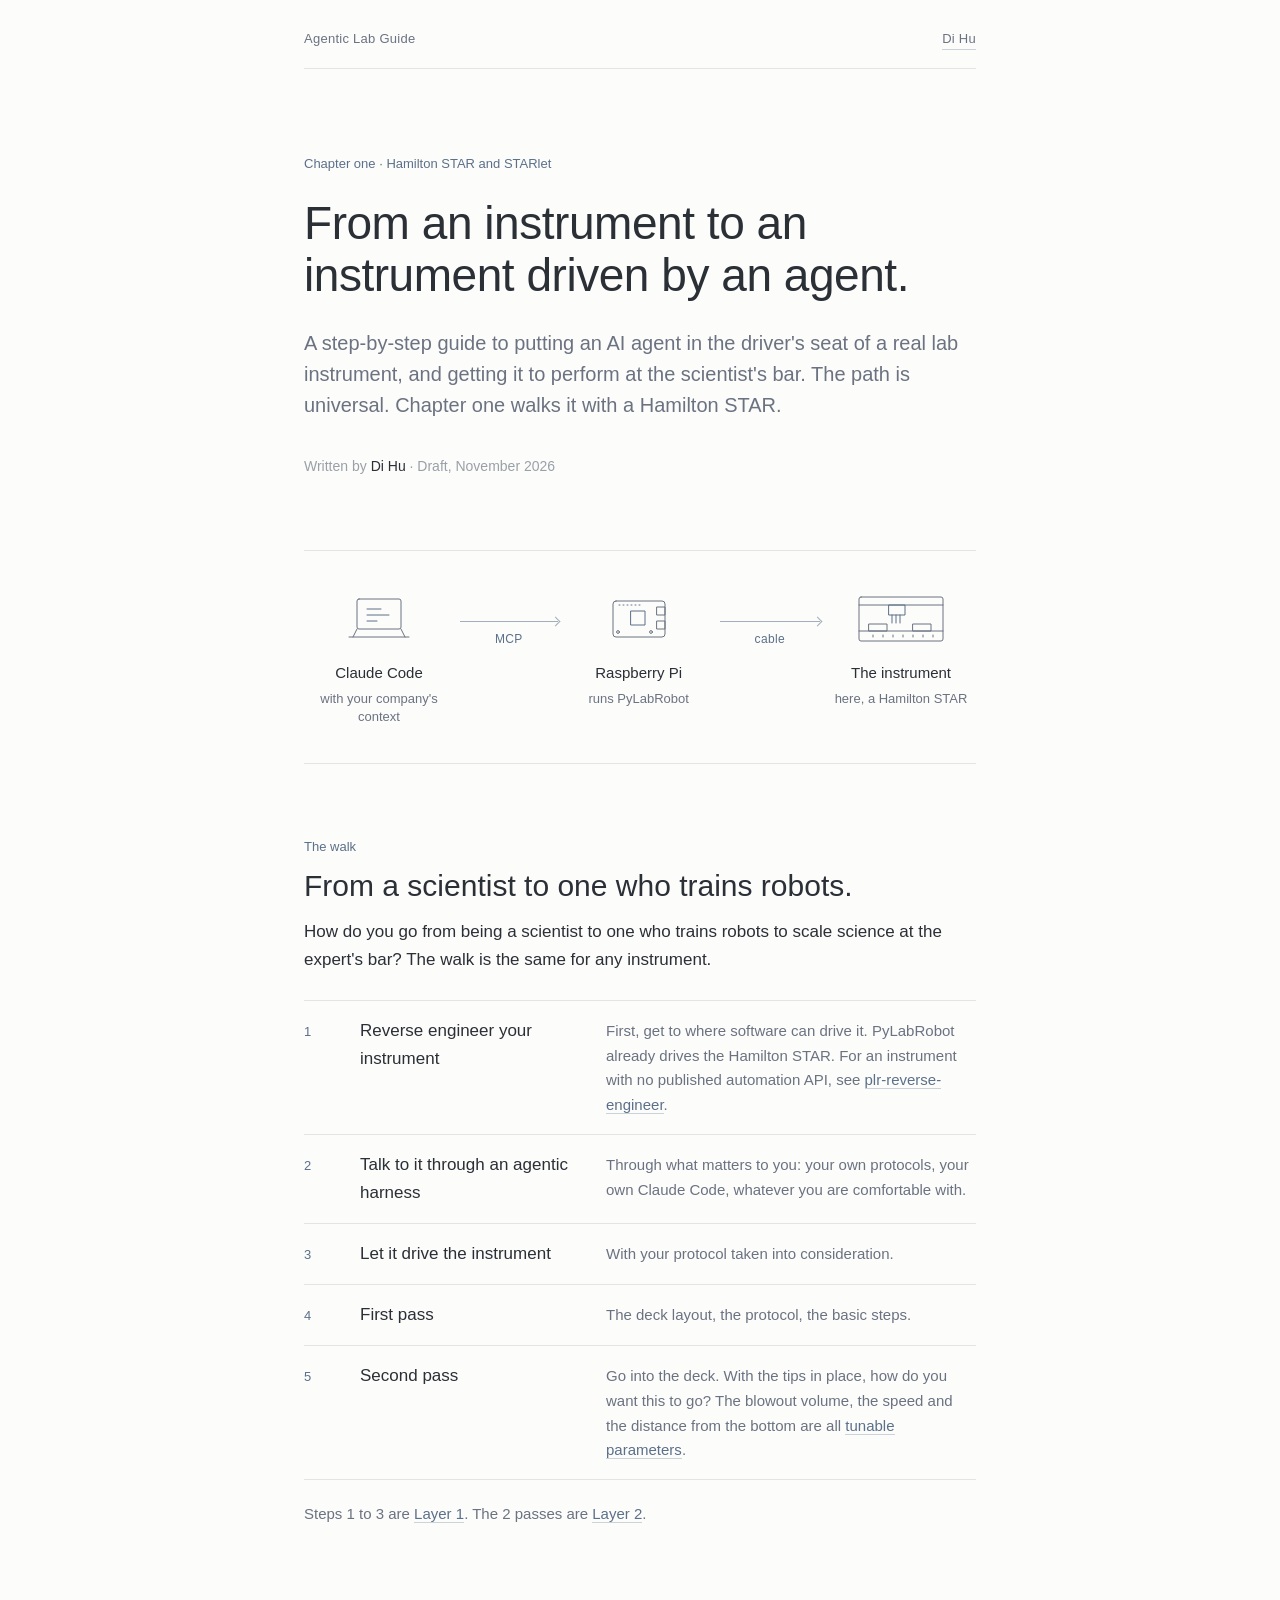
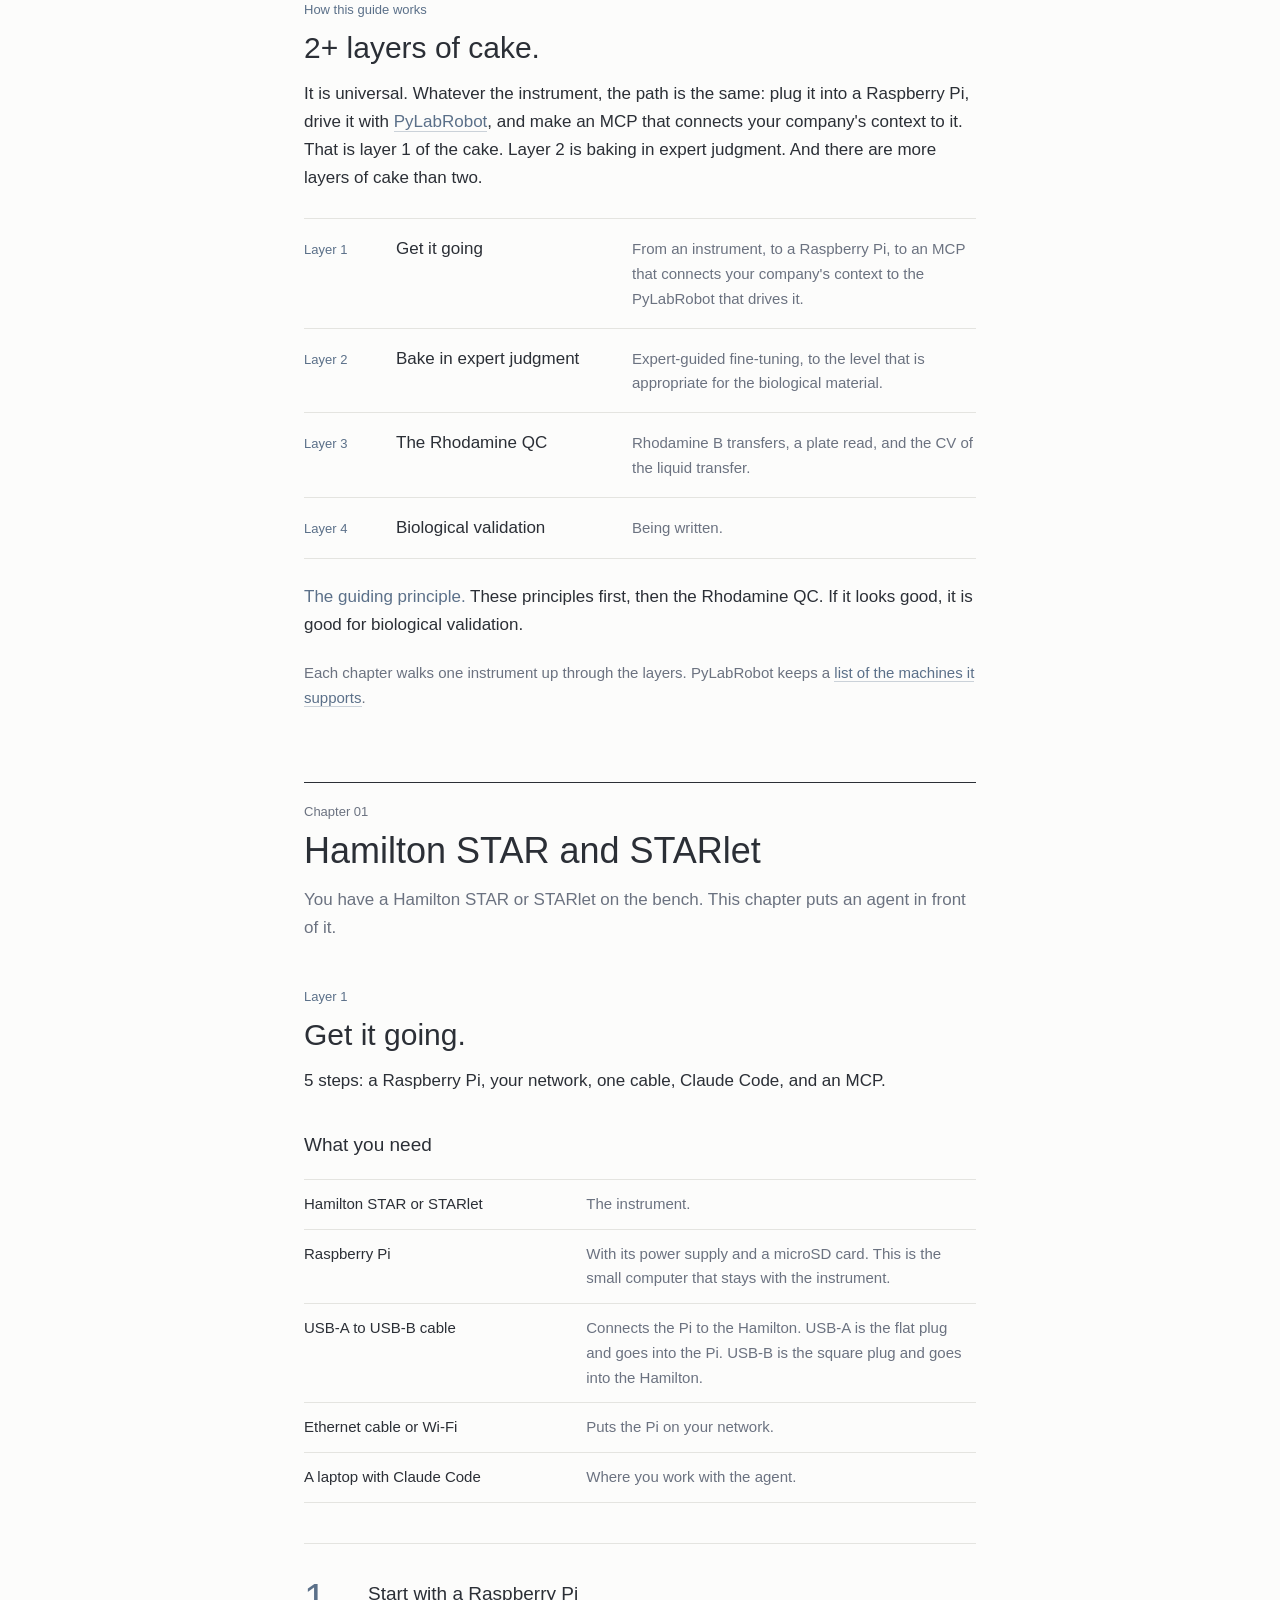
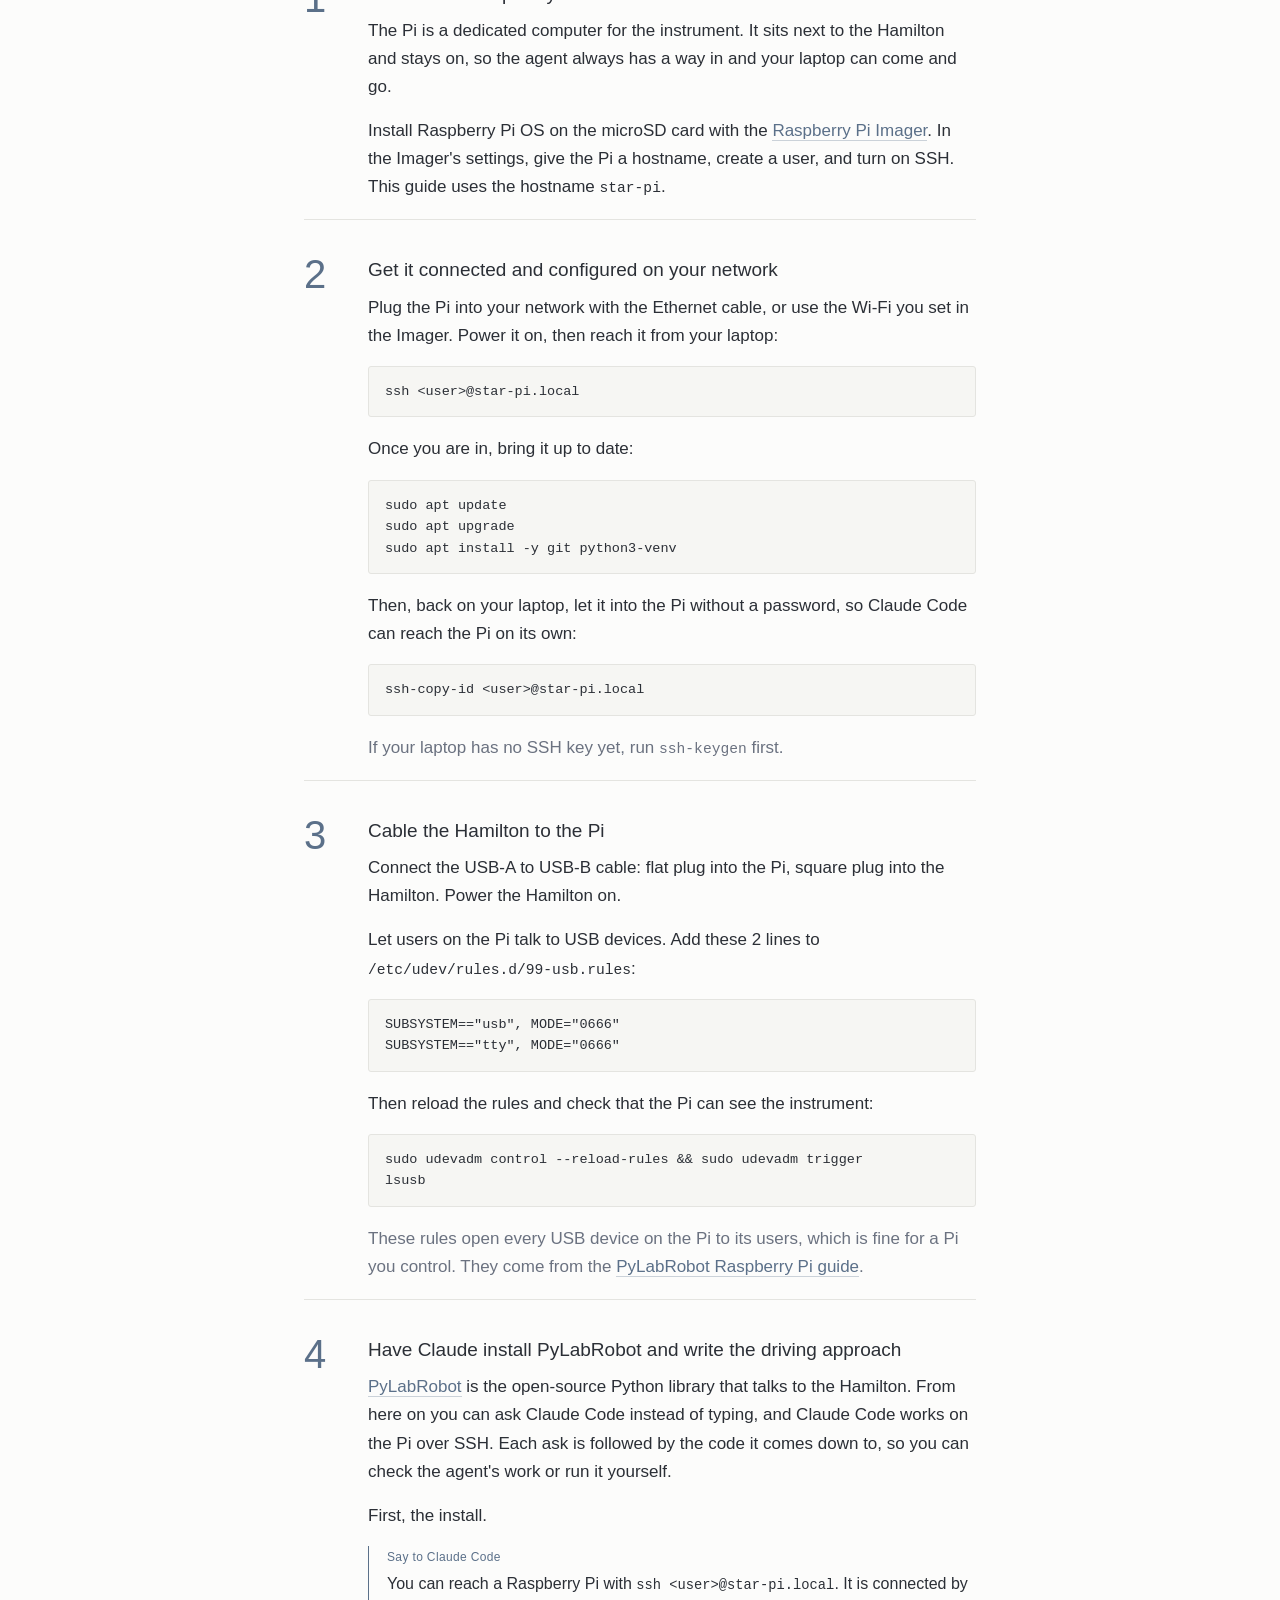
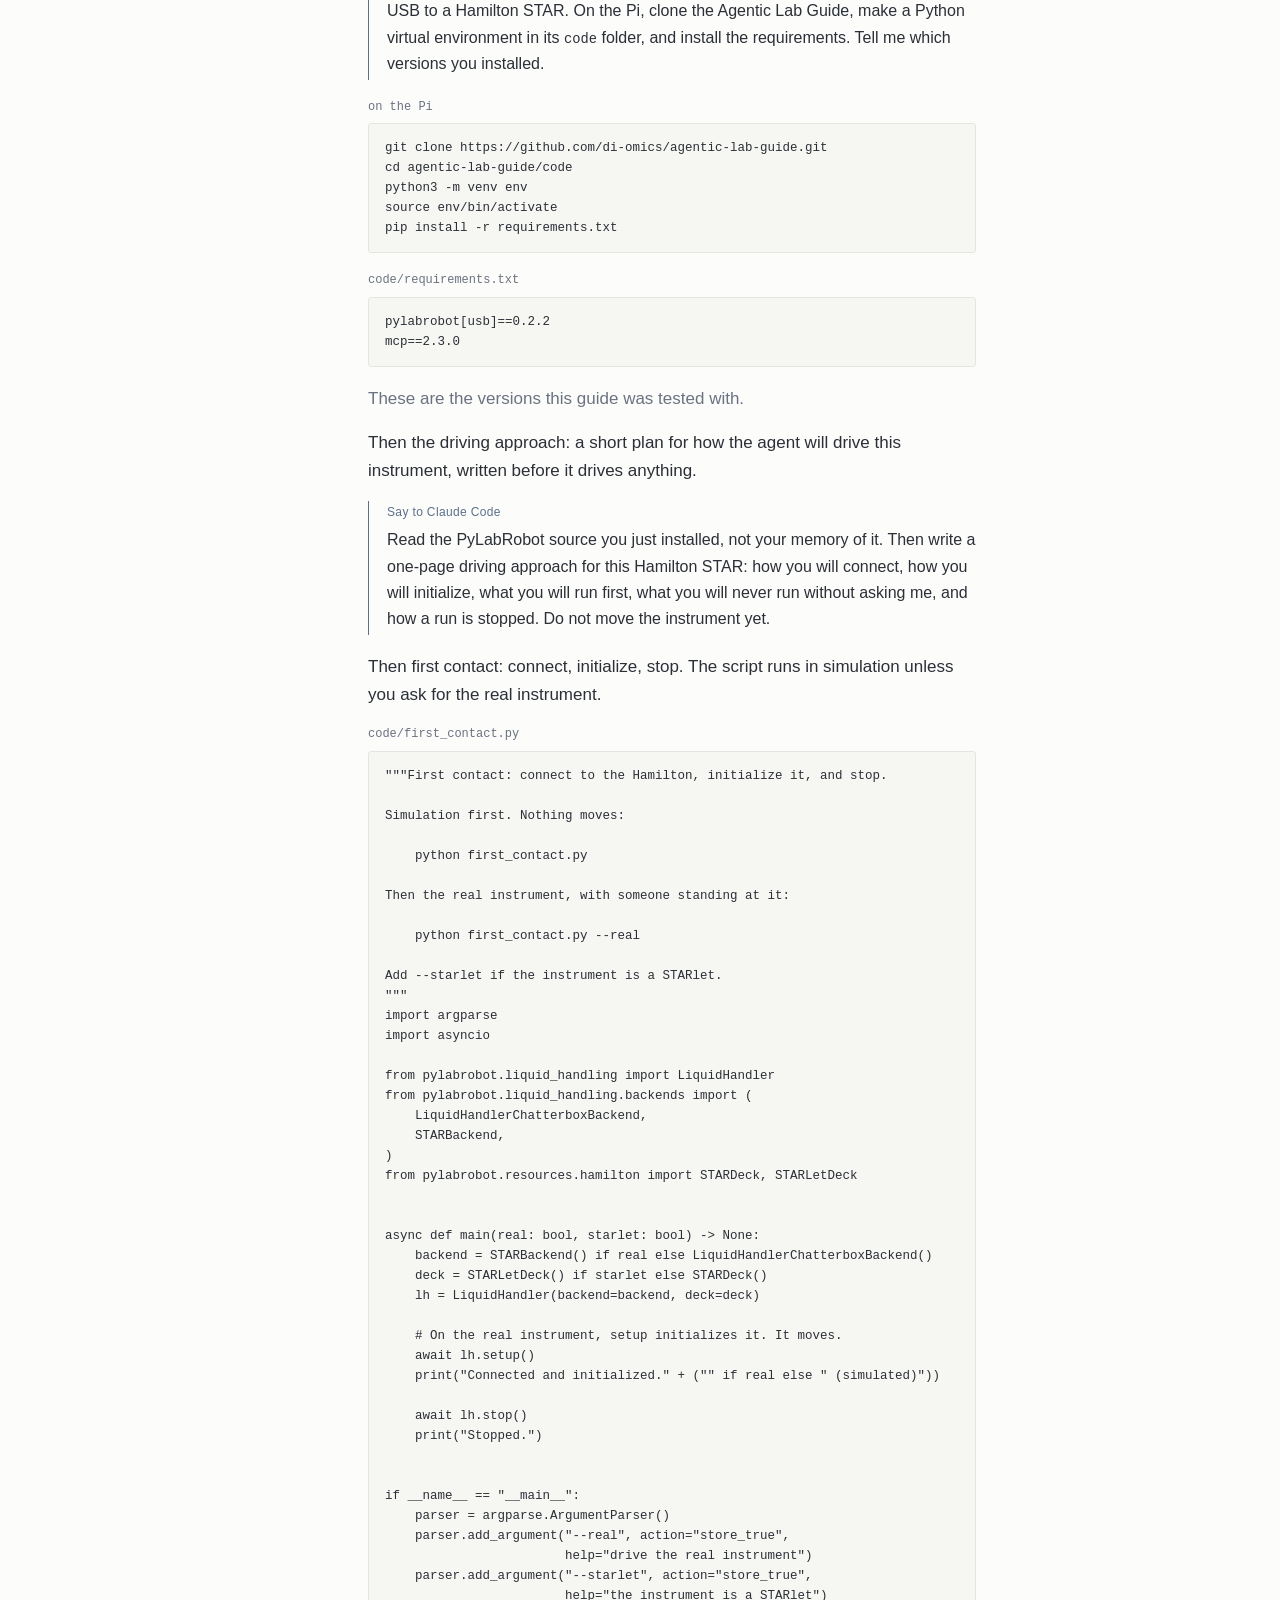
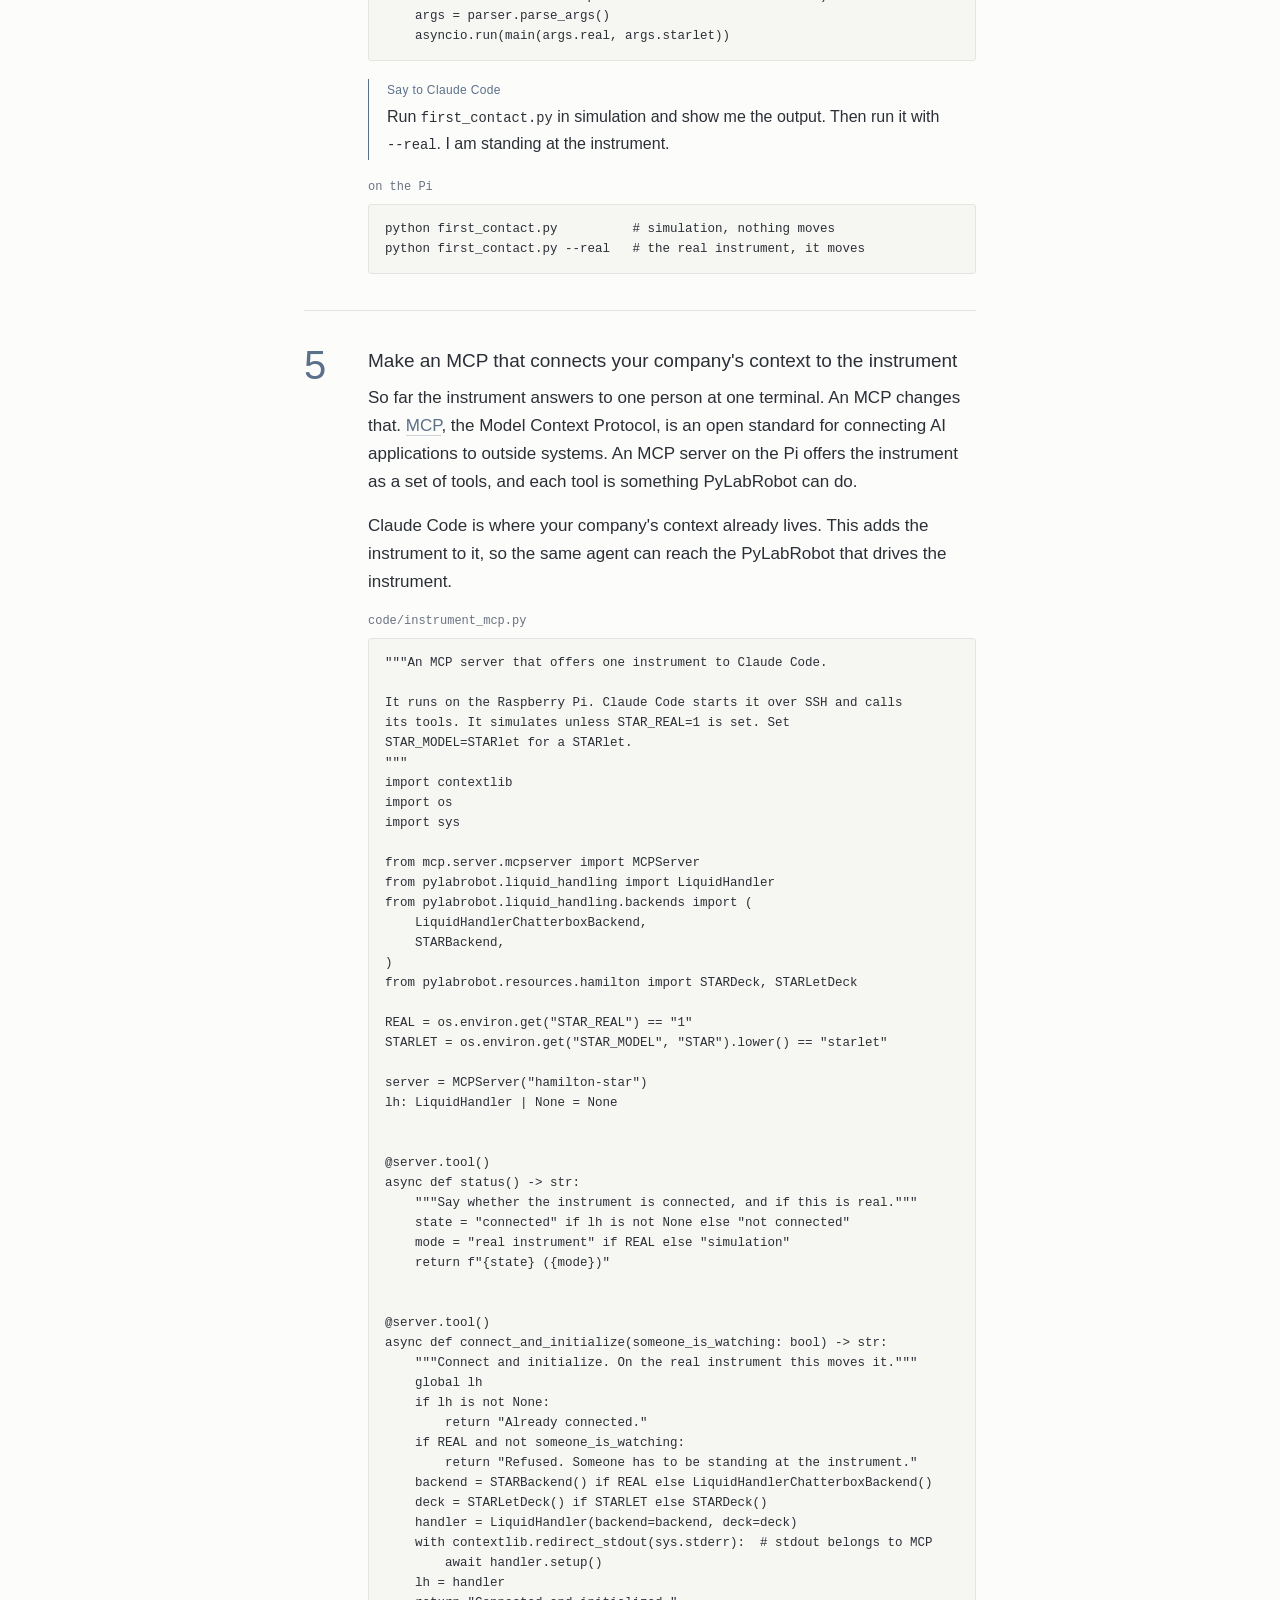
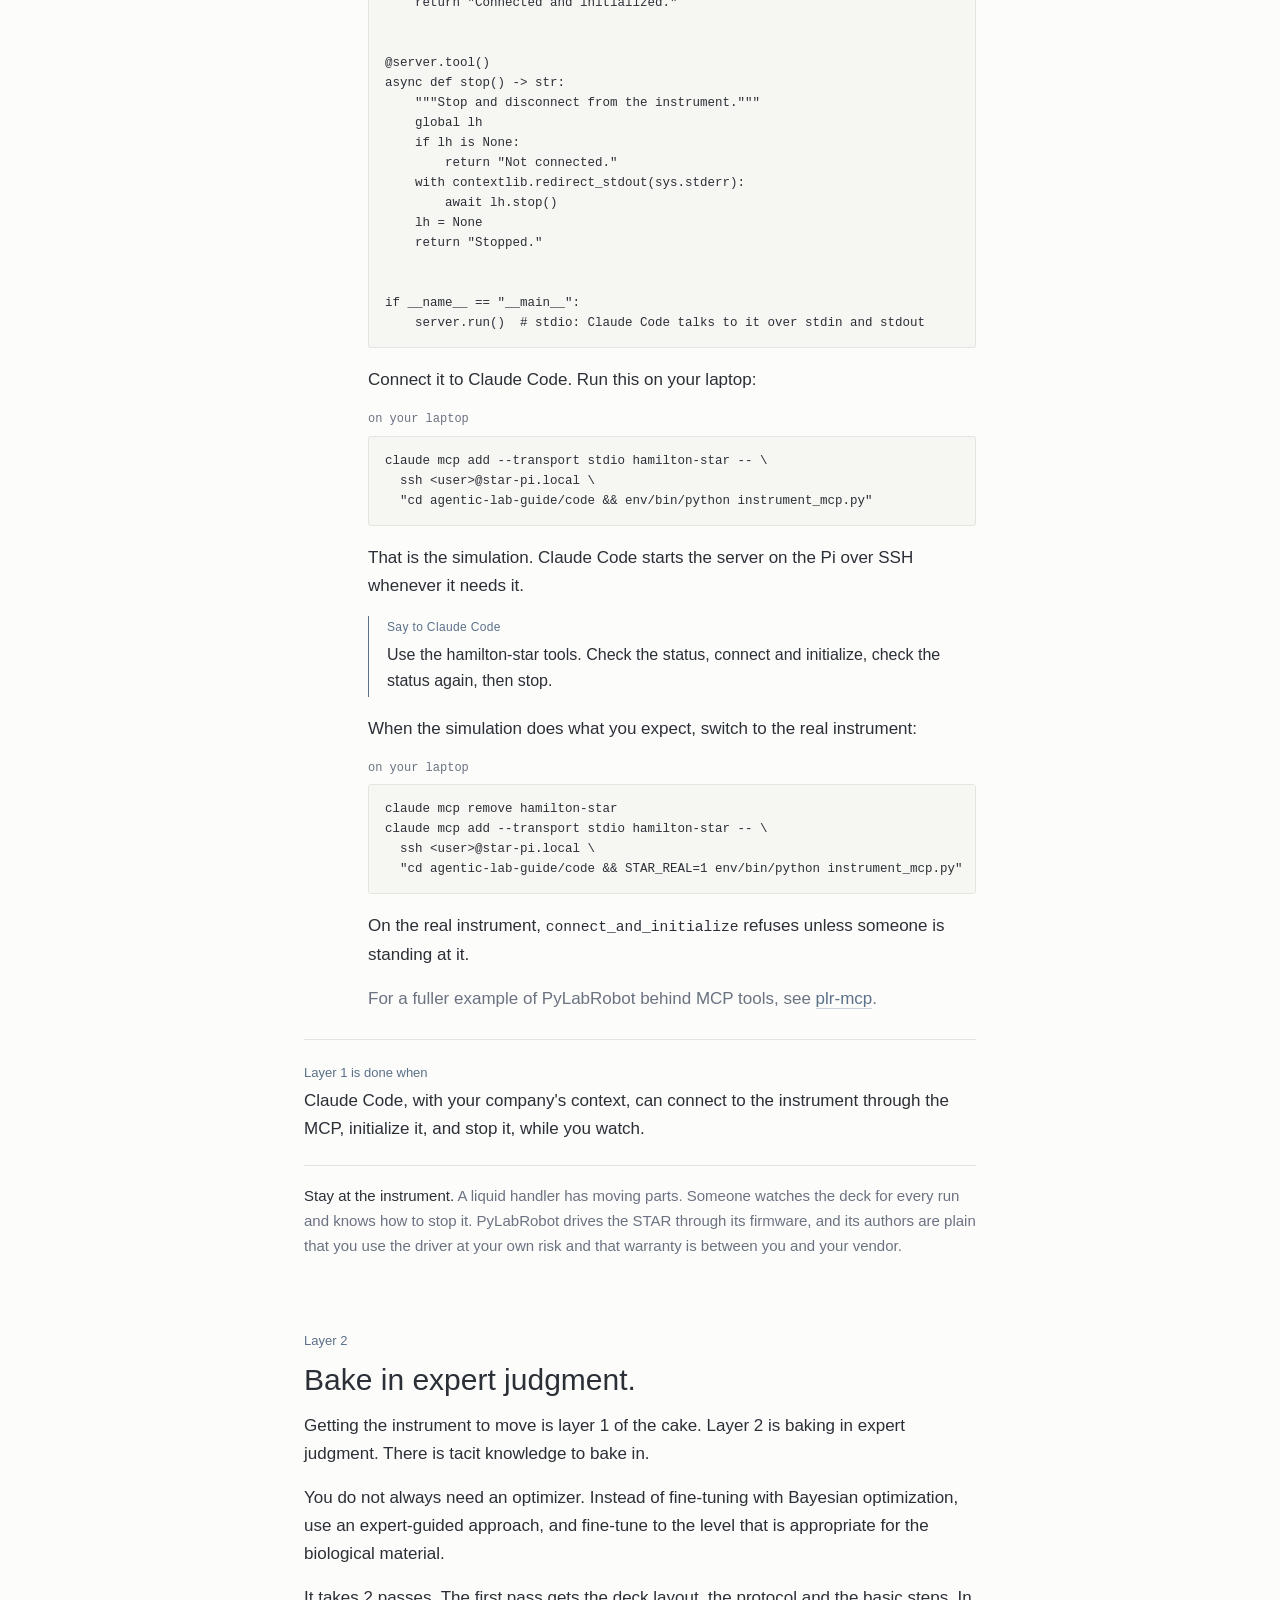
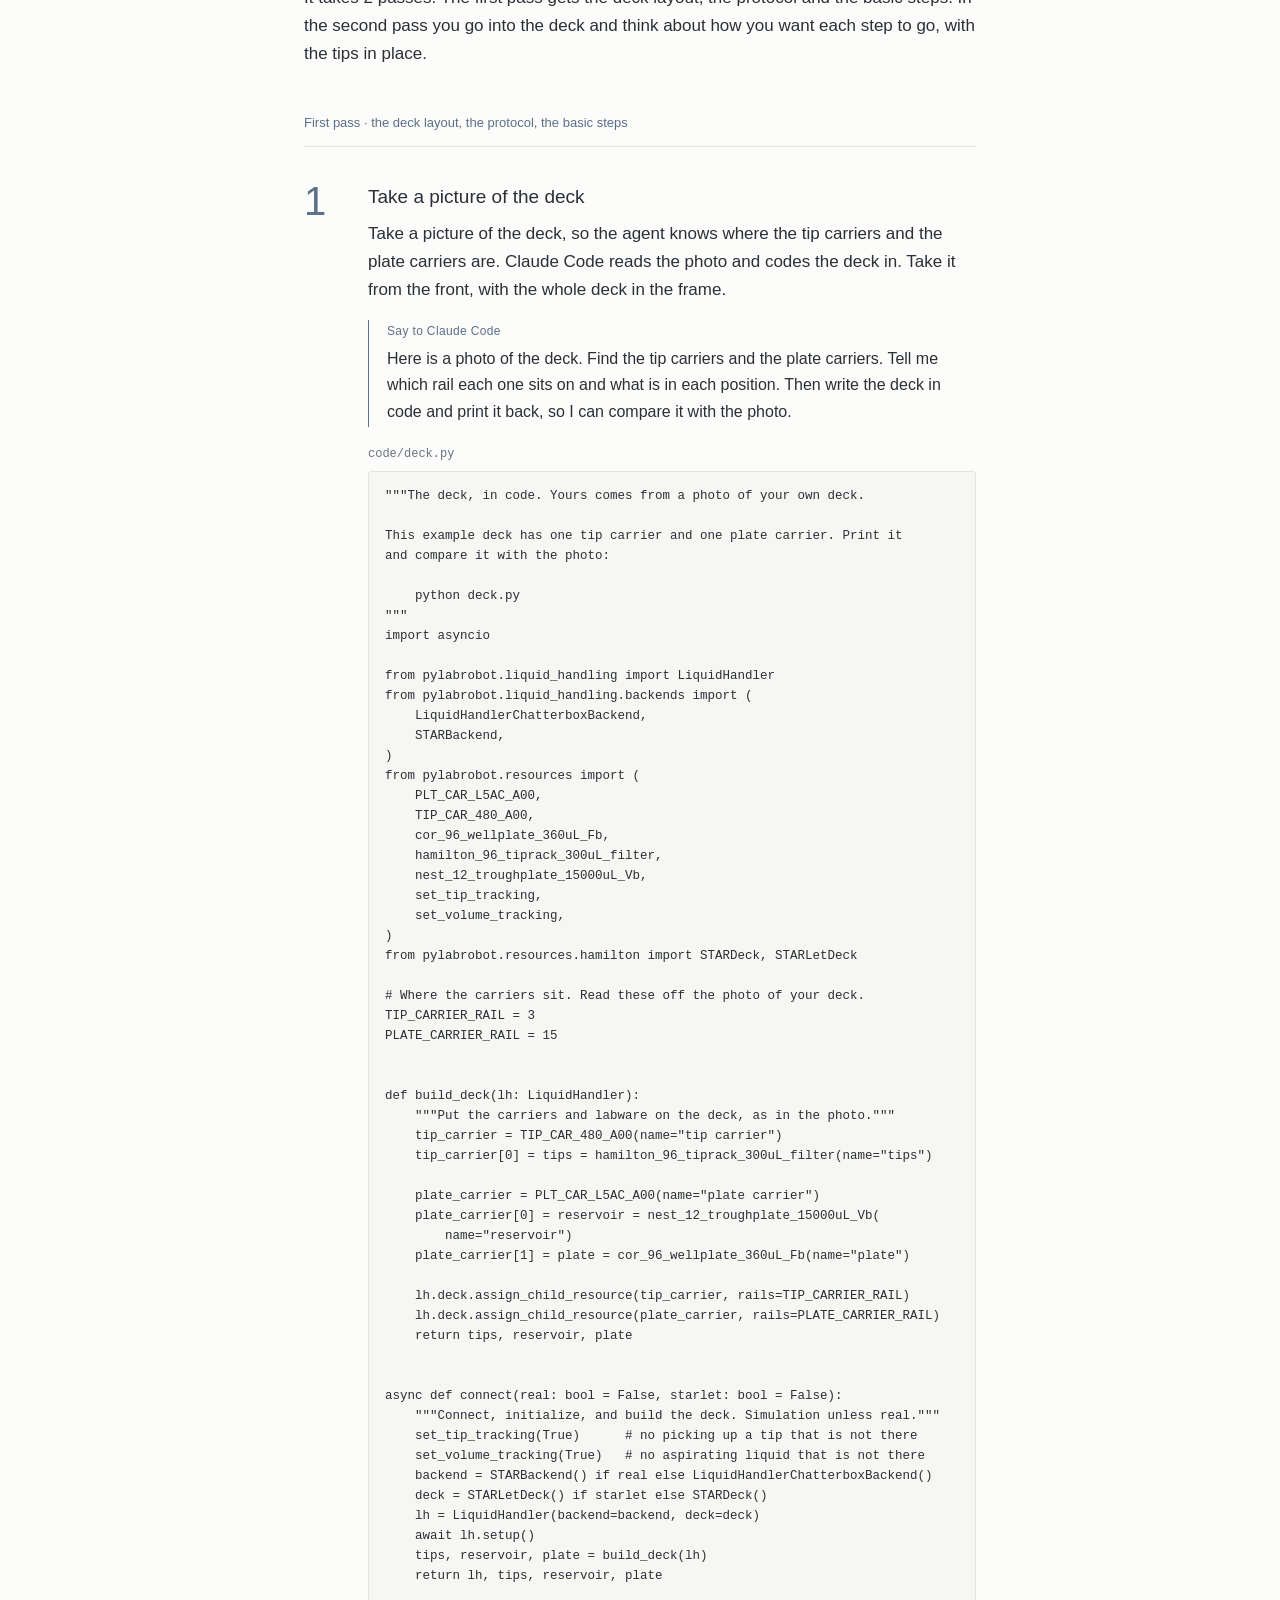
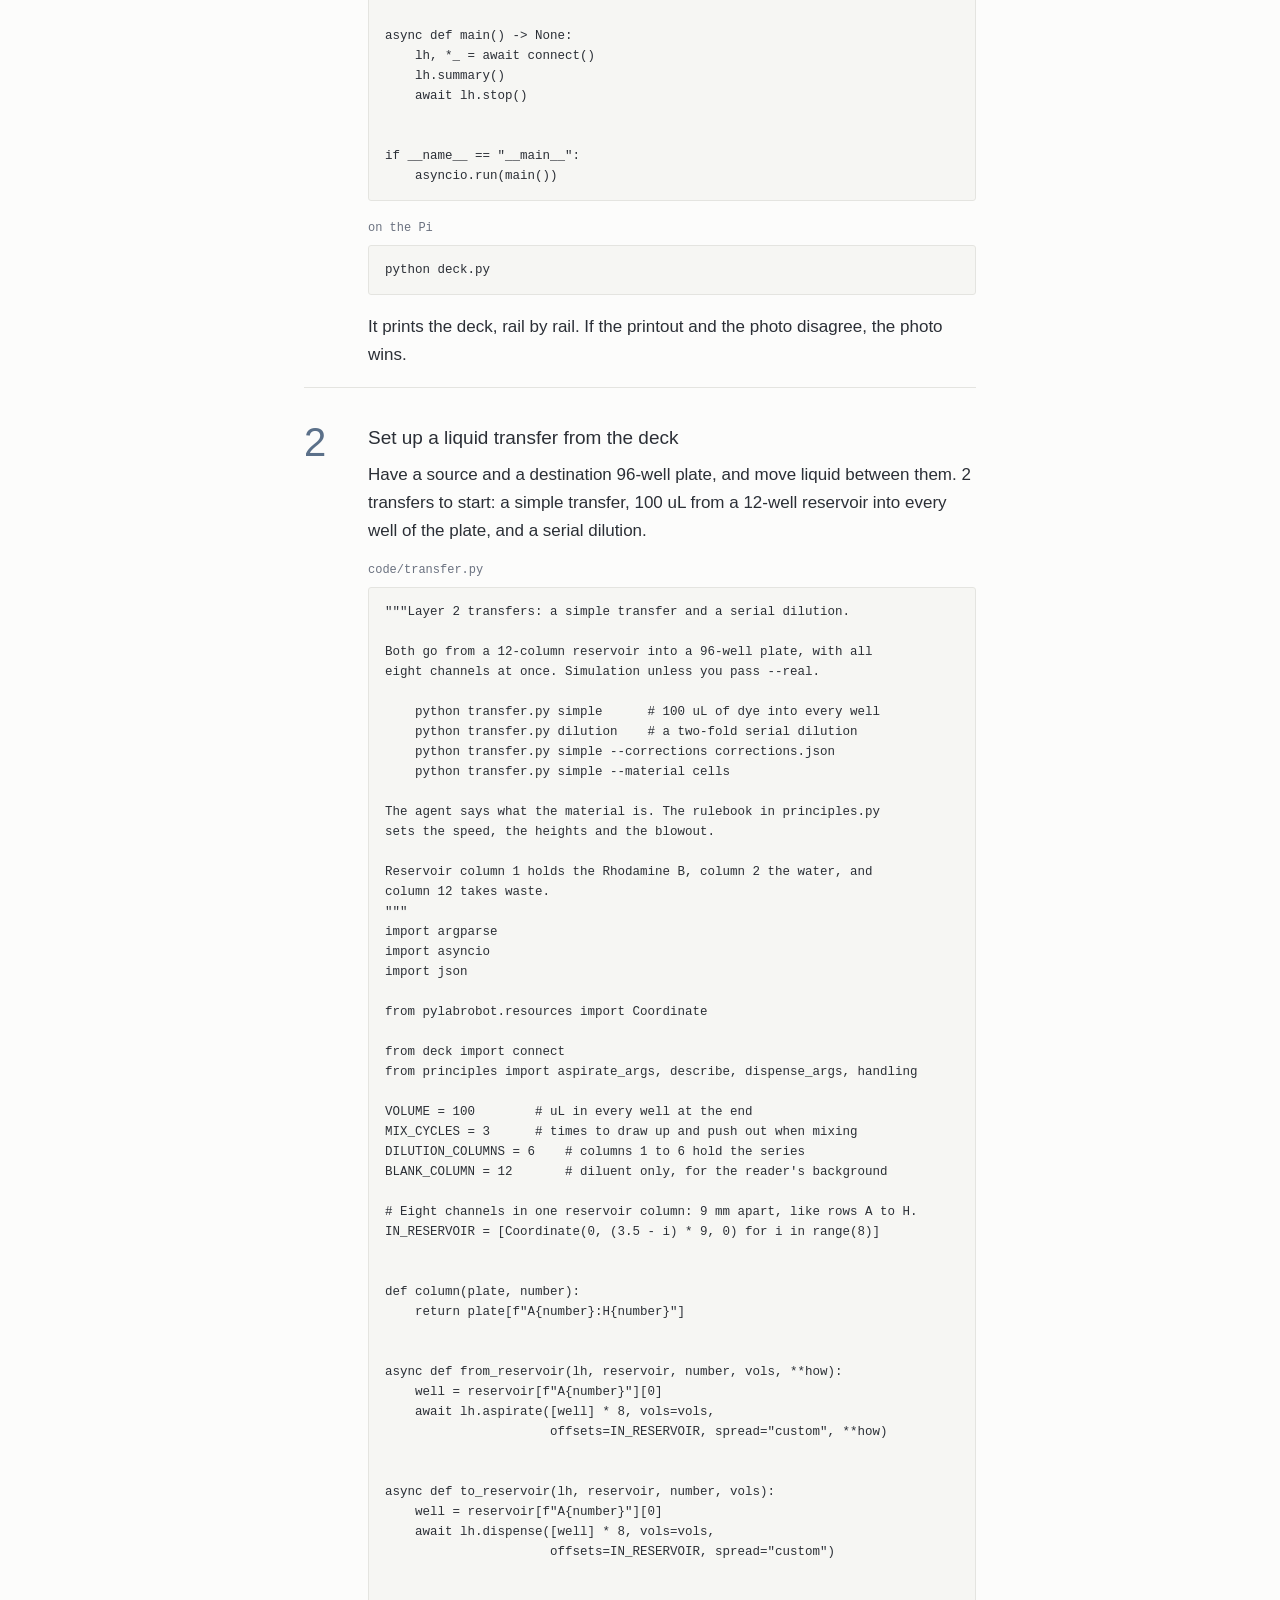
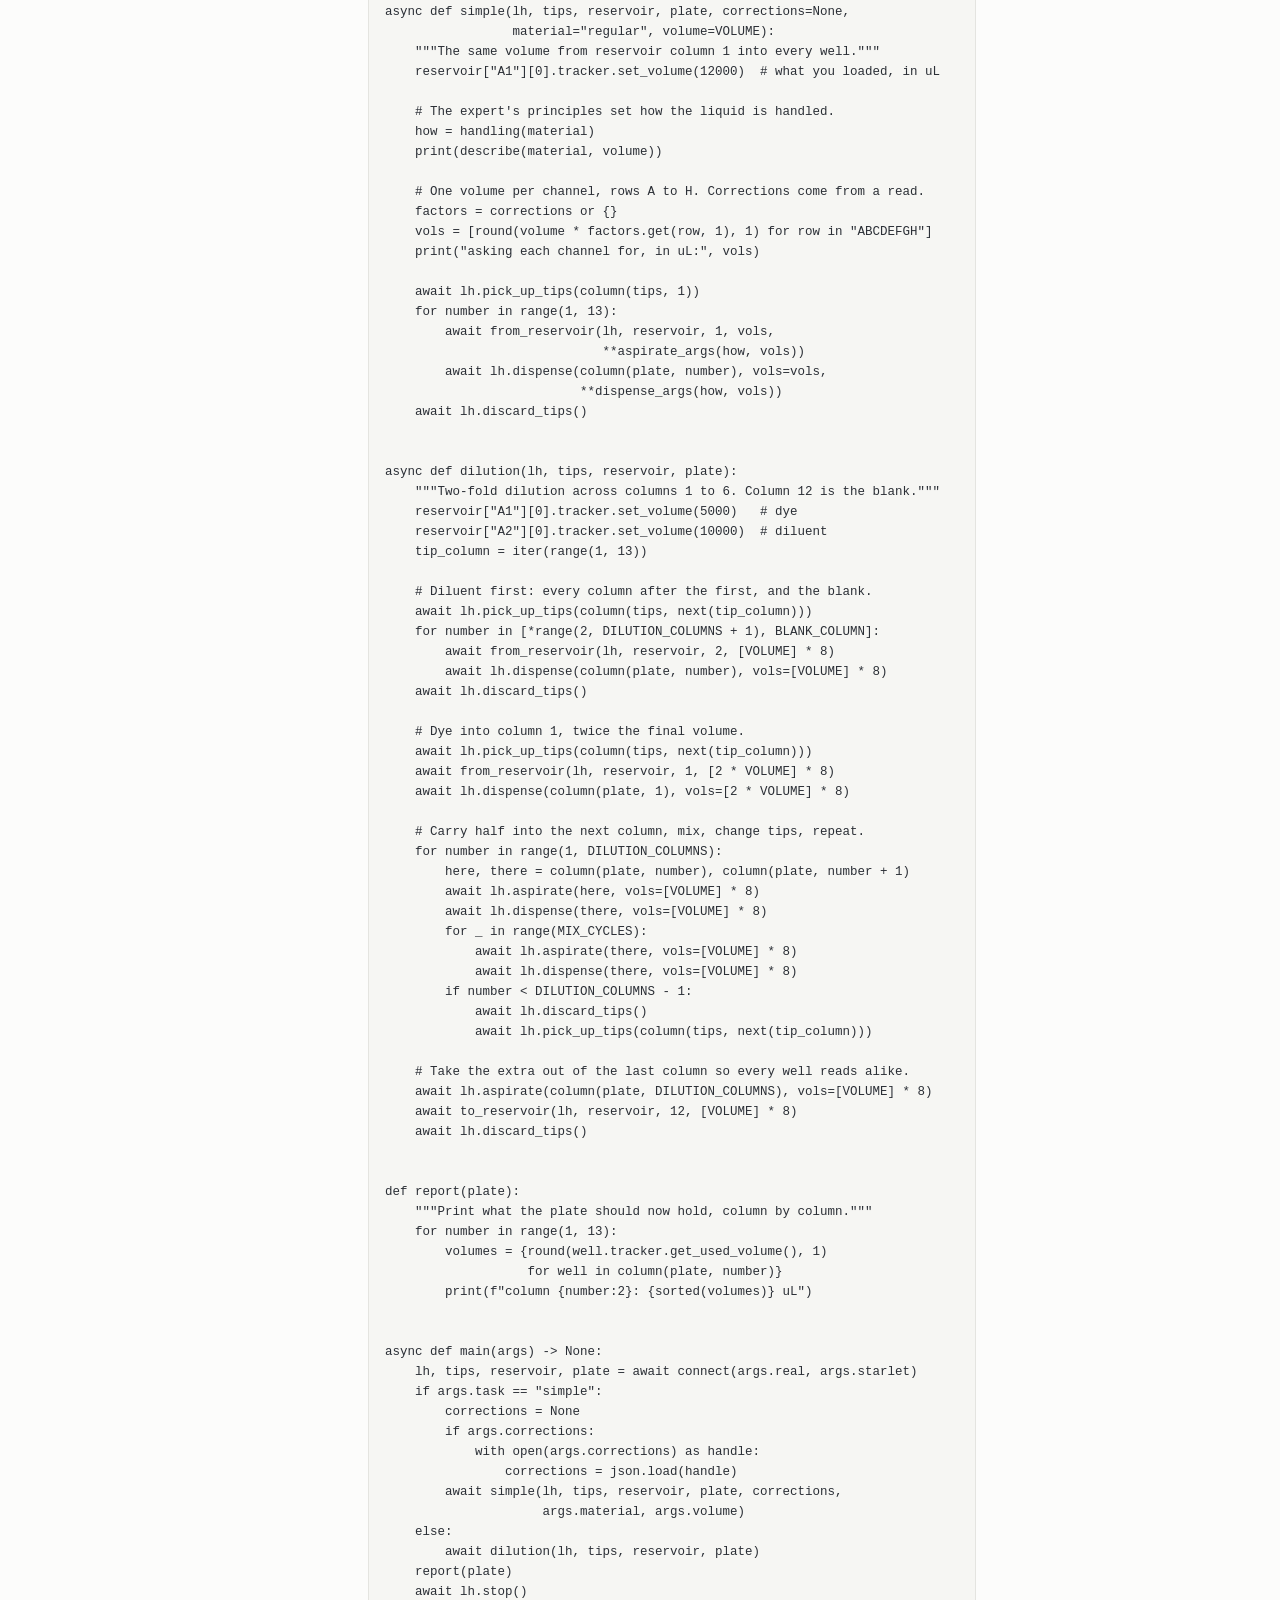
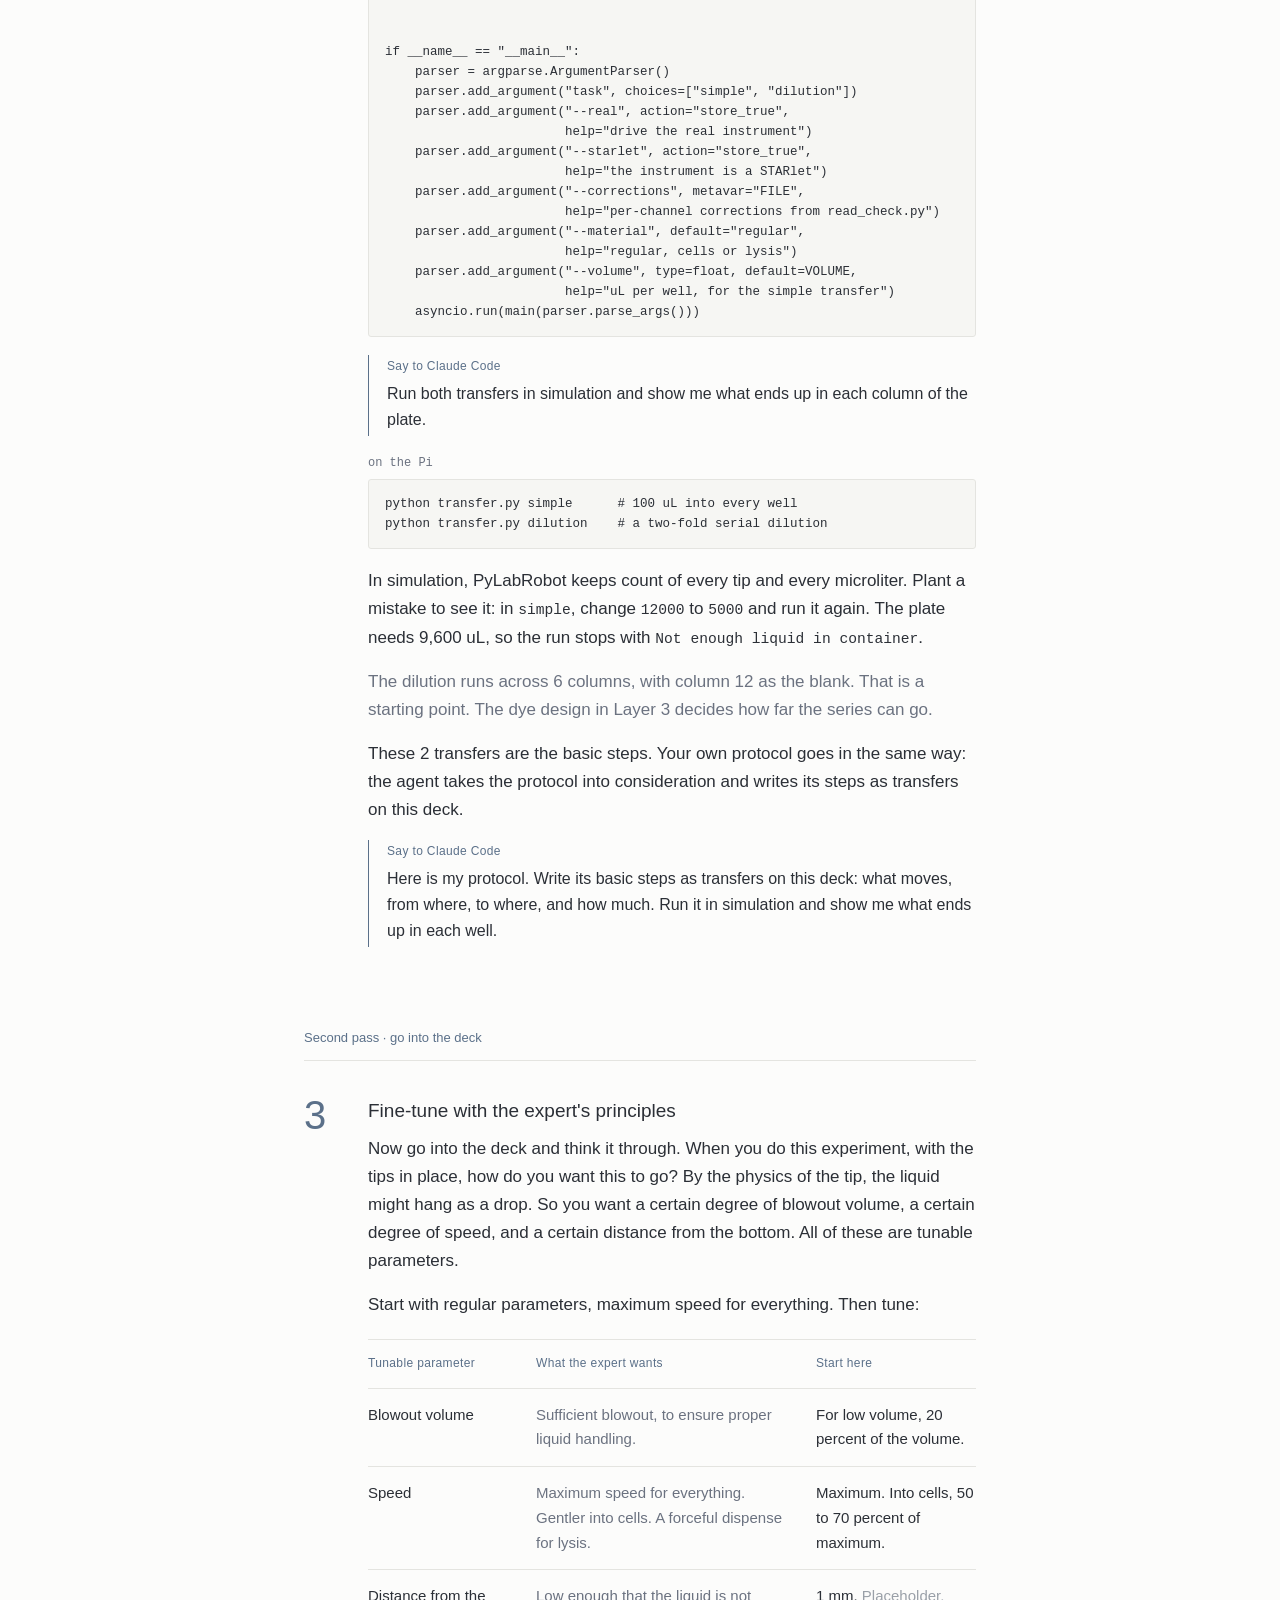
==== commit fc2c820a: "Add the walk from scientist to robot trainer, and the tunable parameters The guide now opens with th" ====
--- a/docs/index.html
+++ b/docs/index.html
@@ -5,7 +5,7 @@
 <meta name="viewport" content="width=device-width, initial-scale=1">
 <title>Agentic Lab Guide</title>
 <meta name="author" content="Di Hu">
-<meta name="description" content="How to go from an instrument to an instrument driven by an agent. The path is universal. Chapter one walks it with a Hamilton STAR and STARlet.">
+<meta name="description" content="How to go from an instrument to an instrument driven by an agent, performing at the scientist's bar. The path is universal. Chapter one walks it with a Hamilton STAR and STARlet.">
 <meta name="color-scheme" content="light">
 <style>
   :root {
@@ -95,6 +95,19 @@
   .cake .d { font-size: 15px; color: var(--soft); }
   .guide { margin-top: 24px; }
   .guide b { font-weight: 400; color: var(--accent); }
+
+  /* the walk */
+  .cake.walk > div { grid-template-columns: 40px 230px 1fr; }
+
+  /* passes and tunable parameters */
+  .pass { font-size: 13px; color: var(--accent); margin: 44px 0 12px; }
+  .tune { border-top: 1px solid var(--line); margin: 20px 0 16px; }
+  .tune > div { display: grid; grid-template-columns: 150px 1fr 160px; gap: 0 18px; padding: 14px 0; border-bottom: 1px solid var(--line); align-items: baseline; }
+  .tune .p { font-size: 15px; font-weight: 400; }
+  .tune .w { font-size: 15px; color: var(--soft); }
+  .tune .s { font-size: 15px; }
+  .tune .head span { font-size: 12px; color: var(--accent); letter-spacing: 0.03em; }
+  .tune .ph { color: var(--faint); }
   .body ul { margin: 0 0 16px; padding-left: 20px; }
   .body li { margin-bottom: 7px; }
 
@@ -160,6 +173,11 @@
     .link .wire { width: 1px; height: 30px; margin: 0 auto 6px; }
     .link .wire::after { right: -3px; top: auto; bottom: -1px; transform: rotate(135deg); }
     .cake > div { grid-template-columns: 1fr; gap: 2px; }
+    .cake.walk > div { grid-template-columns: 28px 1fr; }
+    .cake.walk .d { grid-column: 2; }
+    .tune > div { grid-template-columns: 1fr; gap: 3px; }
+    .tune .head { display: none; }
+    .tune .s::before { content: "Start here: "; font-size: 12px; color: var(--accent); letter-spacing: 0.03em; }
     .layers { grid-template-columns: 1fr; }
     .layers > div + div { padding-left: 0; border-left: 0; border-top: 1px solid var(--line); }
     .chapter h2 { font-size: 28px; }
@@ -180,7 +198,7 @@
   <div class="cover">
     <p class="kicker">Chapter one &middot; Hamilton STAR and STARlet</p>
     <h1>From an instrument to an instrument driven by an agent.</h1>
-    <p class="lede">A step-by-step guide to putting an AI agent in the driver's seat of a real lab instrument. The path is universal. Chapter one walks it with a Hamilton STAR.</p>
+    <p class="lede">A step-by-step guide to putting an AI agent in the driver's seat of a real lab instrument, and getting it to perform at the scientist's bar. The path is universal. Chapter one walks it with a Hamilton STAR.</p>
     <p class="byline">Written by <b>Di Hu</b> &middot; Draft, November 2026</p>
   </div>
 
@@ -225,6 +243,20 @@
   </div>
 
   <section>
+    <p class="eyebrow">The walk</p>
+    <h2>From a scientist to one who trains robots.</h2>
+    <p>How do you go from being a scientist to one who trains robots to scale science at the expert's bar? The walk is the same for any instrument.</p>
+    <div class="cake walk">
+      <div><span class="n">1</span><span class="t">Reverse engineer your instrument</span><span class="d">First, get to where software can drive it. PyLabRobot already drives the Hamilton STAR. For an instrument with no published automation API, see <a href="https://github.com/di-omics/plr-reverse-engineer">plr-reverse-engineer</a>.</span></div>
+      <div><span class="n">2</span><span class="t">Talk to it through an agentic harness</span><span class="d">Through what matters to you: your own protocols, your own Claude Code, whatever you are comfortable with.</span></div>
+      <div><span class="n">3</span><span class="t">Let it drive the instrument</span><span class="d">With your protocol taken into consideration.</span></div>
+      <div><span class="n">4</span><span class="t">First pass</span><span class="d">The deck layout, the protocol, the basic steps.</span></div>
+      <div><span class="n">5</span><span class="t">Second pass</span><span class="d">Go into the deck. With the tips in place, how do you want this to go? The blowout volume, the speed and the distance from the bottom are all <a href="#tunable">tunable parameters</a>.</span></div>
+    </div>
+    <p class="note" style="margin-top:22px;font-size:15px">Steps 1 to 3 are <a href="#layer-1">Layer 1</a>. The 2 passes are <a href="#layer-2">Layer 2</a>.</p>
+  </section>
+
+  <section>
     <p class="eyebrow">How this guide works</p>
     <h2>2+ layers of cake.</h2>
     <p>It is universal. Whatever the instrument, the path is the same: plug it into a Raspberry Pi, drive it with <a href="https://docs.pylabrobot.org">PyLabRobot</a>, and make an MCP that connects your company's context to it. That is layer 1 of the cake. Layer 2 is baking in expert judgment. And there are more layers of cake than two.</p>
@@ -247,7 +279,7 @@
   <section>
     <p class="eyebrow" id="layer-1">Layer 1</p>
     <h2>Get it going.</h2>
-    <p>Five steps: a Raspberry Pi, your network, one cable, Claude Code, and an MCP.</p>
+    <p>5 steps: a Raspberry Pi, your network, one cable, Claude Code, and an MCP.</p>
 
     <h3 style="margin-top:34px">What you need</h3>
     <table>
@@ -288,7 +320,7 @@
       <div class="body">
         <h3>Cable the Hamilton to the Pi</h3>
         <p>Connect the USB-A to USB-B cable: flat plug into the Pi, square plug into the Hamilton. Power the Hamilton on.</p>
-        <p>Let users on the Pi talk to USB devices. Add these two lines to <code>/etc/udev/rules.d/99-usb.rules</code>:</p>
+        <p>Let users on the Pi talk to USB devices. Add these 2 lines to <code>/etc/udev/rules.d/99-usb.rules</code>:</p>
 <pre>SUBSYSTEM=="usb", MODE="0666"
 SUBSYSTEM=="tty", MODE="0666"</pre>
         <p>Then reload the rules and check that the Pi can see the instrument:</p>
@@ -489,8 +521,10 @@
     <h2>Bake in expert judgment.</h2>
     <p>Getting the instrument to move is layer 1 of the cake. Layer 2 is baking in expert judgment. There is tacit knowledge to bake in.</p>
     <p>You do not always need an optimizer. Instead of fine-tuning with Bayesian optimization, use an expert-guided approach, and fine-tune to the level that is appropriate for the biological material.</p>
-
-    <div class="step" id="judgment-1" style="margin-top:40px">
+    <p>It takes 2 passes. The first pass gets the deck layout, the protocol and the basic steps. In the second pass you go into the deck and think about how you want each step to go, with the tips in place.</p>
+
+    <p class="pass">First pass &middot; the deck layout, the protocol, the basic steps</p>
+    <div class="step" id="judgment-1">
       <div class="no">1</div>
       <div class="body">
         <h3>Take a picture of the deck</h3>
@@ -575,7 +609,7 @@
       <div class="no">2</div>
       <div class="body">
         <h3>Set up a liquid transfer from the deck</h3>
-        <p>Have a source and a destination 96-well plate, and move liquid between them. Two transfers to start: a simple transfer, 100 uL from a 12-well reservoir into every well of the plate, and a serial dilution.</p>
+        <p>Have a source and a destination 96-well plate, and move liquid between them. 2 transfers to start: a simple transfer, 100 uL from a 12-well reservoir into every well of the plate, and a serial dilution.</p>
         <div class="file"><div class="cap">code/transfer.py</div>
 <pre data-file="code/transfer.py">"""Layer 2 transfers: a simple transfer and a serial dilution.
 
@@ -731,22 +765,30 @@
 <pre>python transfer.py simple      # 100 uL into every well
 python transfer.py dilution    # a two-fold serial dilution</pre></div>
         <p>In simulation, PyLabRobot keeps count of every tip and every microliter. Plant a mistake to see it: in <code>simple</code>, change <code>12000</code> to <code>5000</code> and run it again. The plate needs 9,600 uL, so the run stops with <code>Not enough liquid in container</code>.</p>
-        <p class="note">The dilution runs across six columns, with column 12 as the blank. Six is a starting point. The dye design in Layer 3 decides how far the series can go.</p>
+        <p class="note">The dilution runs across 6 columns, with column 12 as the blank. That is a starting point. The dye design in Layer 3 decides how far the series can go.</p>
+        <p>These 2 transfers are the basic steps. Your own protocol goes in the same way: the agent takes the protocol into consideration and writes its steps as transfers on this deck.</p>
+        <div class="say">
+          <div class="who">Say to Claude Code</div>
+          <p>Here is my protocol. Write its basic steps as transfers on this deck: what moves, from where, to where, and how much. Run it in simulation and show me what ends up in each well.</p>
+        </div>
       </div>
     </div>
 
+    <p class="pass">Second pass &middot; go into the deck</p>
     <div class="step" id="judgment-3">
       <div class="no">3</div>
       <div class="body">
         <h3>Fine-tune with the expert's principles</h3>
-        <p>Start with regular parameters, maximum speed for everything. Then:</p>
-        <ul>
-          <li>Sufficient blowout volume, to ensure proper liquid handling. For low volume, 20 percent.</li>
-          <li>A low enough aspirate height that the liquid is not missed.</li>
-          <li>A Z height at dispense where every droplet catches the well.</li>
-          <li>Into cells: a gentler speed, 50 to 70 percent of maximum, and a distance where the tips do not scrape the cells but the droplet still dips in the well.</li>
-          <li>For lysis: a forceful dispense.</li>
-        </ul>
+        <p>Now go into the deck and think it through. When you do this experiment, with the tips in place, how do you want this to go? By the physics of the tip, the liquid might hang as a drop. So you want a certain degree of blowout volume, a certain degree of speed, and a certain distance from the bottom. All of these are tunable parameters.</p>
+        <p>Start with regular parameters, maximum speed for everything. Then tune:</p>
+        <div class="tune" id="tunable">
+          <div class="head"><span>Tunable parameter</span><span>What the expert wants</span><span>Start here</span></div>
+          <div><span class="p">Blowout volume</span><span class="w">Sufficient blowout, to ensure proper liquid handling.</span><span class="s">For low volume, 20 percent of the volume.</span></div>
+          <div><span class="p">Speed</span><span class="w">Maximum speed for everything. Gentler into cells. A forceful dispense for lysis.</span><span class="s">Maximum. Into cells, 50 to 70 percent of maximum.</span></div>
+          <div><span class="p">Distance from the bottom, at aspirate</span><span class="w">Low enough that the liquid is not missed.</span><span class="s">1 mm. <span class="ph">Placeholder.</span></span></div>
+          <div><span class="p">Distance from the bottom, at dispense</span><span class="w">A Z height where every droplet catches the well. Over cells: far enough that the tips do not scrape the cells, close enough that the droplet dips in the well.</span><span class="s">1 mm, and 3 mm over cells. <span class="ph">Placeholders.</span></span></div>
+        </div>
+        <p>This is an expert's guide to liquid handling. Use it as a starting principle for what would work, then tune it on your own instrument, with your own tips and labware.</p>
         <p>These go into a rulebook. The agent says what the material is. The rulebook sets the speed, the heights and the blowout.</p>
         <div class="file"><div class="cap">code/principles.py</div>
 <pre data-file="code/principles.py">"""Expert-guided fine-tuning, as a rulebook.
@@ -754,6 +796,10 @@
 You do not always need an optimizer. Start with regular parameters and
 maximum speed for everything, then fine-tune to the level that is
 appropriate for the biological material.
+
+The numbers below are the tunable parameters: the blowout volume, the
+speed and the distance from the bottom. Use them as a starting
+principle for what would work, then tune them on your own instrument.
 
 The words are the expert's. A number marked PLACEHOLDER is the
 expert's to set for the instrument, the tips and the labware.
@@ -890,7 +936,12 @@
 <pre>python transfer.py simple --material blood</pre></div>
         <div class="file"><div class="cap">what it prints</div>
 <pre data-file="code/example_outputs/no_principle.txt">ValueError: No principle for 'blood'. Ask the expert.</pre></div>
-        <p class="note">The numbers marked PLACEHOLDER in the rulebook are the expert's to set for the instrument, the tips and the labware: the top speed and the three heights.</p>
+        <p class="note">The numbers marked PLACEHOLDER in the rulebook are the expert's to set for the instrument, the tips and the labware: the top speed and the 3 heights.</p>
+        <p>To use the rulebook in your own harness, hand it to your agent.</p>
+        <div class="say">
+          <div class="who">Say to Claude Code</div>
+          <p>Read <code>code/principles.py</code> in the Agentic Lab Guide. Use it as the starting point for every transfer you write for my instrument. Before anything runs, show me the blowout, the speed and the distance from the bottom for each step, and tell me which numbers I still have to set.</p>
+        </div>
       </div>
     </div>
 
@@ -899,7 +950,7 @@
   <section>
     <p class="eyebrow" id="layer-3">Layer 3</p>
     <h2>The Rhodamine QC.</h2>
-    <p>Principles first, then the Rhodamine QC. Before the instrument does real work, it has to show that it moves liquid the way it says it does. Four steps: Rhodamine B transfers, a plate read, a look at the numbers, and the CV of the liquid transfer, readjusted until it passes.</p>
+    <p>Principles first, then the Rhodamine QC. Before the instrument does real work, it has to show that it moves liquid the way it says it does. 4 steps: Rhodamine B transfers, a plate read, a look at the numbers, and the CV of the liquid transfer, readjusted until it passes.</p>
 
     <div class="step" id="qc-1" style="margin-top:40px">
       <div class="no">1</div>
@@ -909,7 +960,7 @@
         <p>Claude will design this for you.</p>
         <div class="say">
           <div class="who">Say to Claude Code</div>
-          <p>My plate reader is a &lt;model&gt;. Design the Rhodamine B for these two transfers: the wavelength, the concentration so that 100 uL in a 96-well plate reads in the middle of the reader's linear range, how to make it up from my stock, and what goes in which reservoir column.</p>
+          <p>My plate reader is a &lt;model&gt;. Design the Rhodamine B for these 2 transfers: the wavelength, the concentration so that 100 uL in a 96-well plate reads in the middle of the reader's linear range, how to make it up from my stock, and what goes in which reservoir column.</p>
         </div>
         <div class="file"><div class="cap">code/dye_design.py</div>
 <pre data-file="code/dye_design.py">"""Design the Rhodamine B for the QC transfers.
@@ -1114,7 +1165,7 @@
   channel F: -15.1% from the median channel
   channel G:  -0.2% from the median channel
   channel H:  +0.0% from the median channel</pre></div>
-        <p>Seven channels agree. One does not. That is what is up.</p>
+        <p>7 channels agree. One does not. That is what is up.</p>
       </div>
     </div>
 
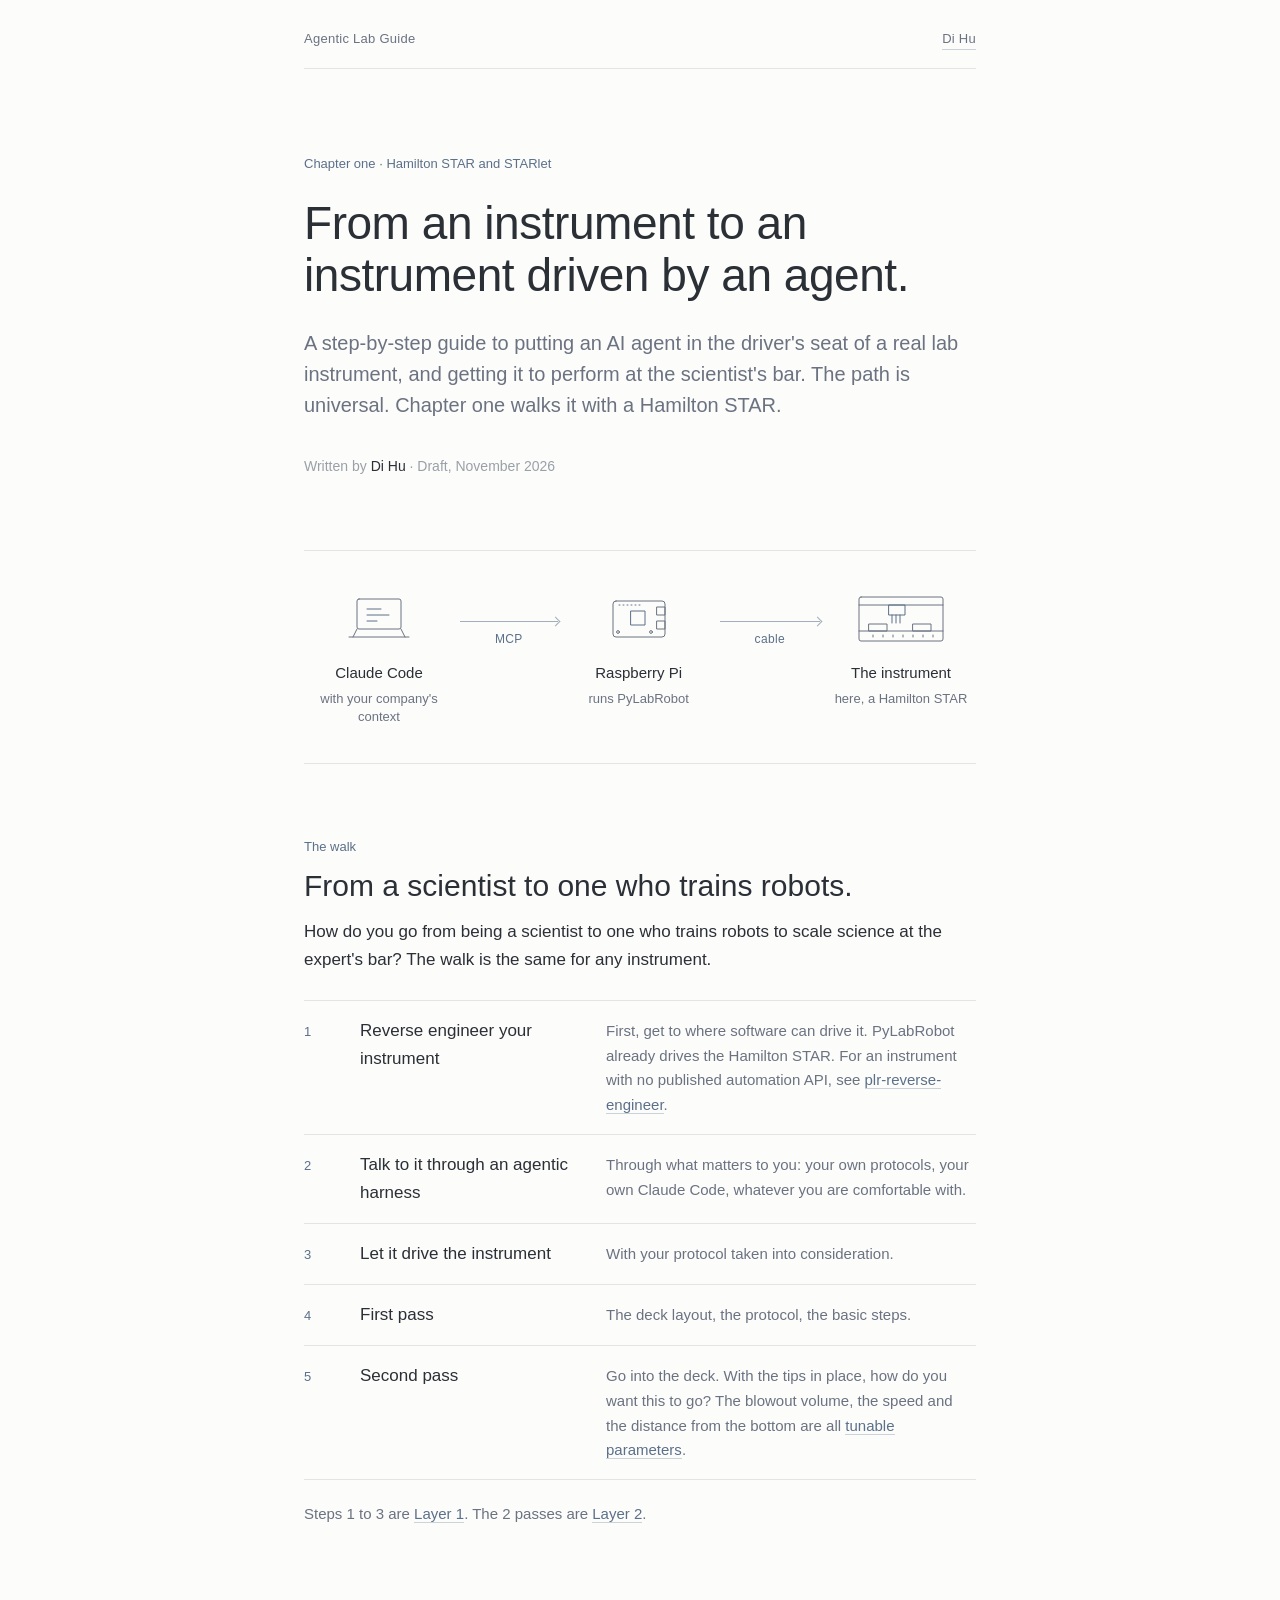
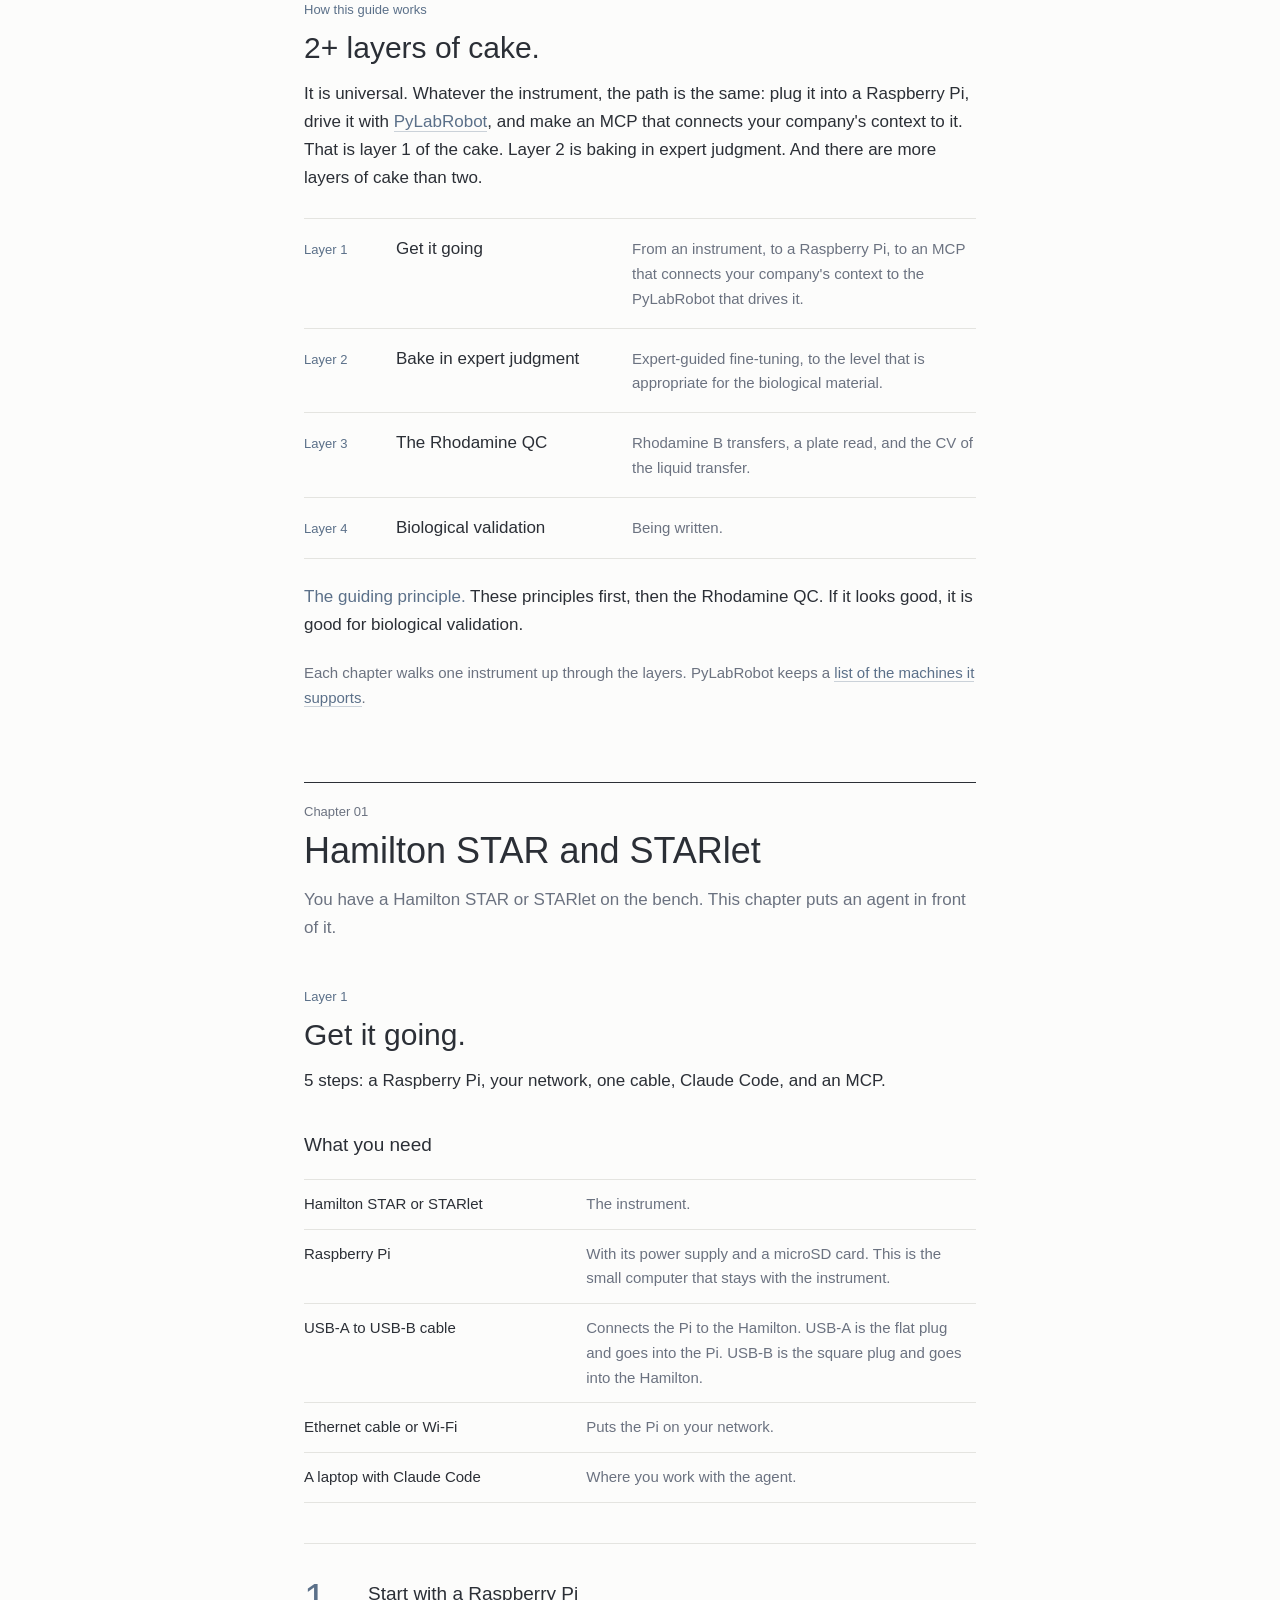
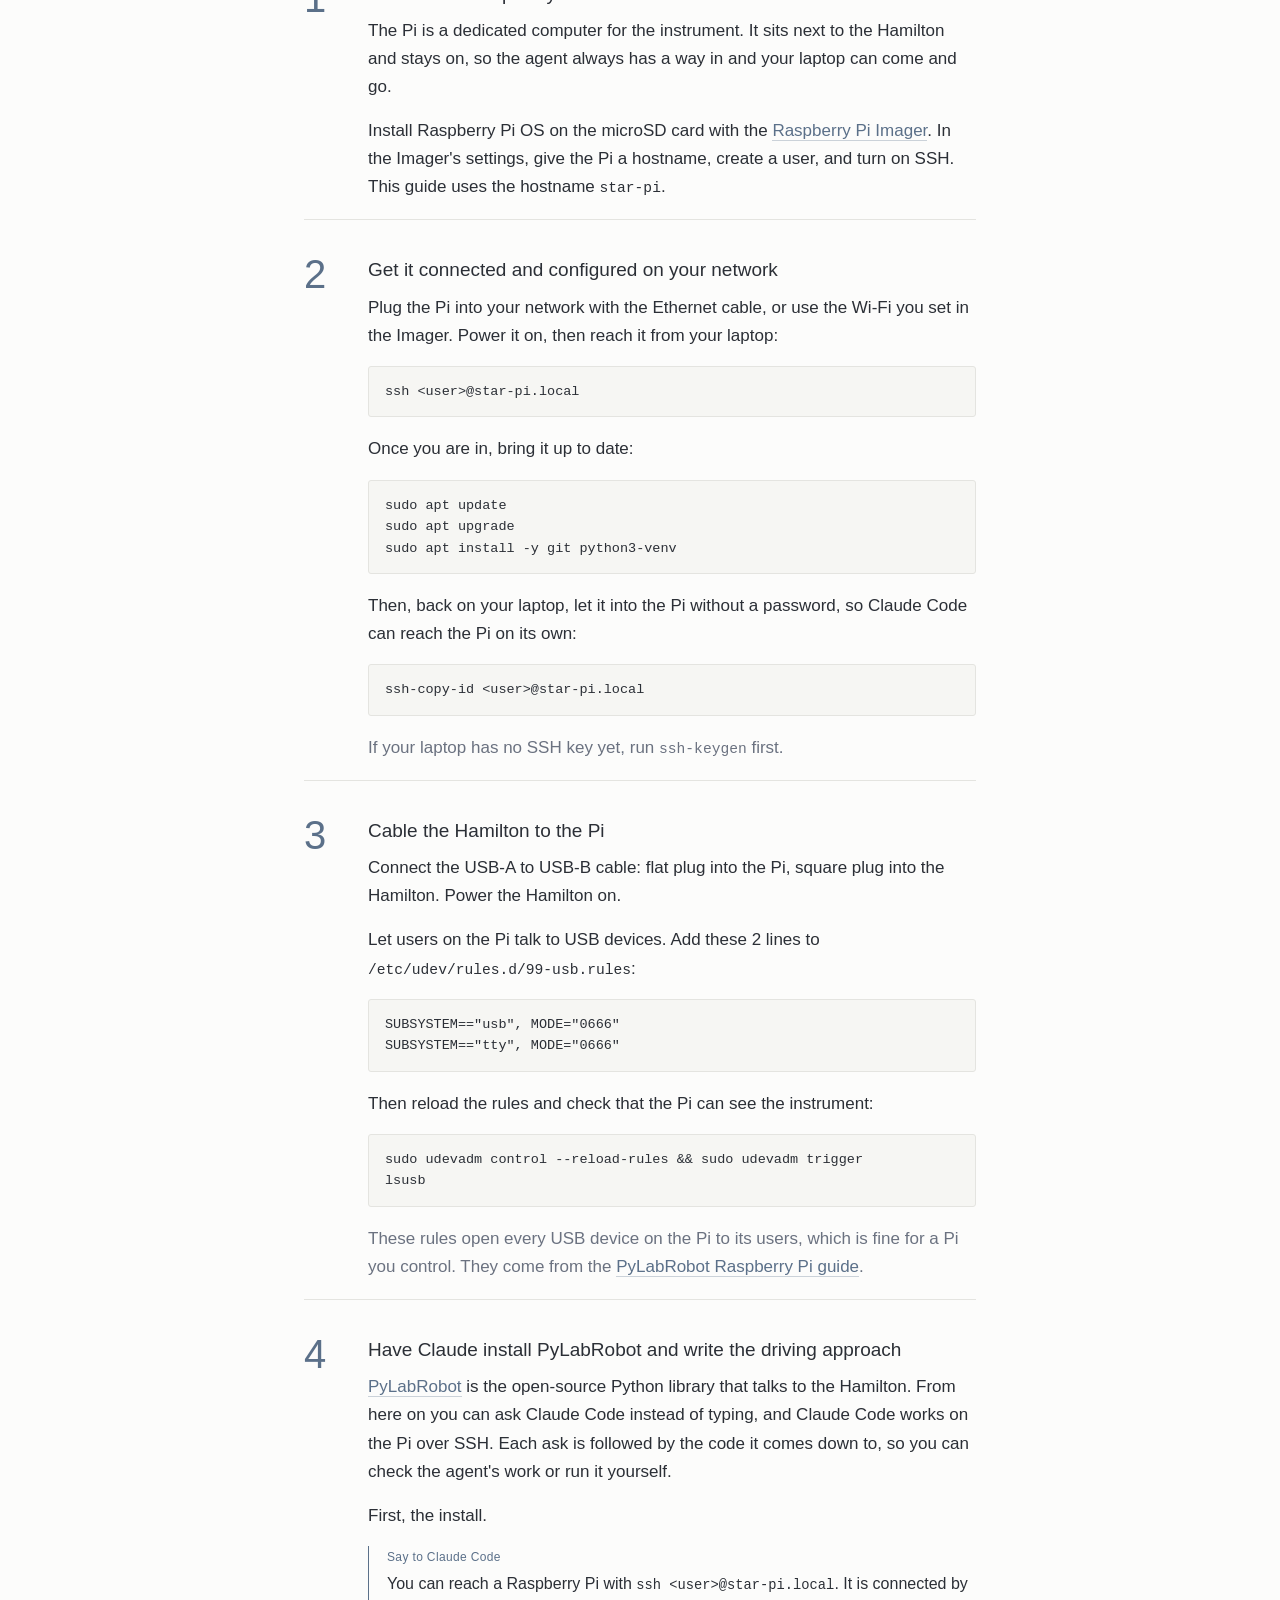
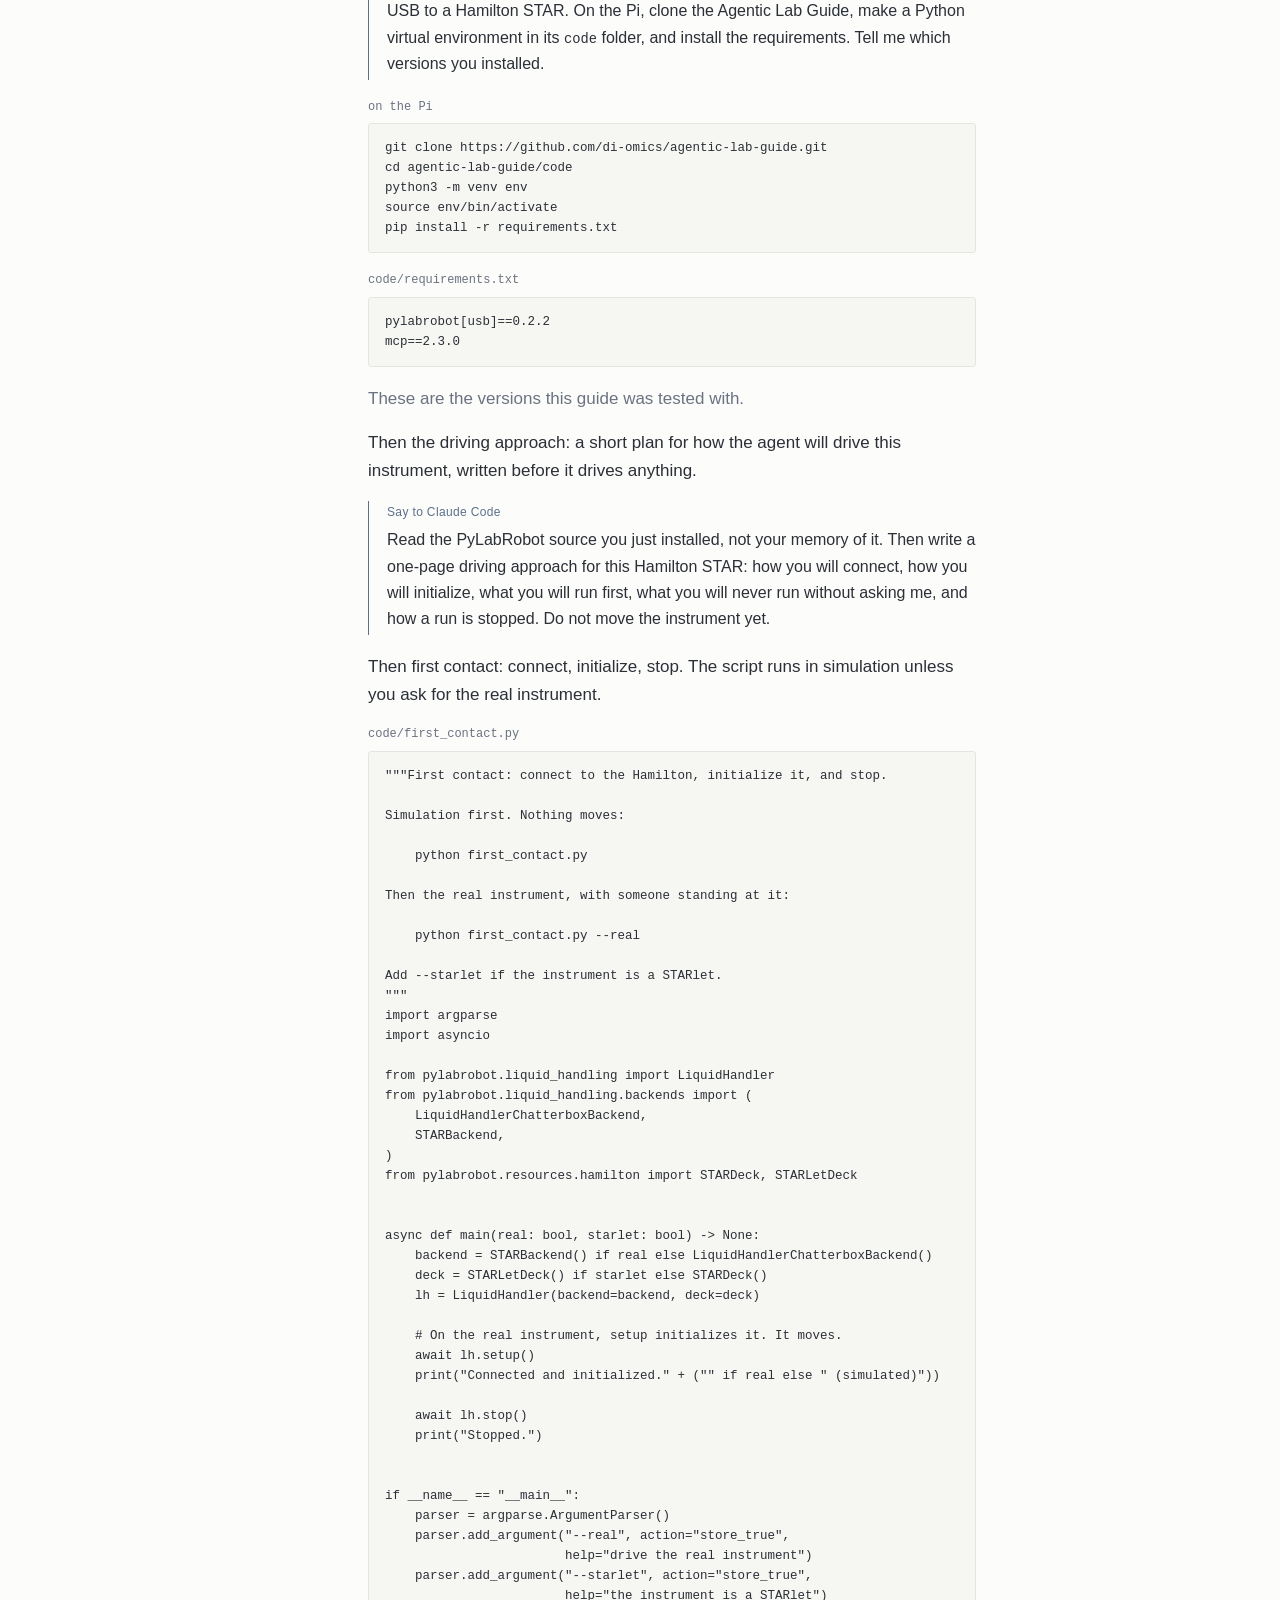
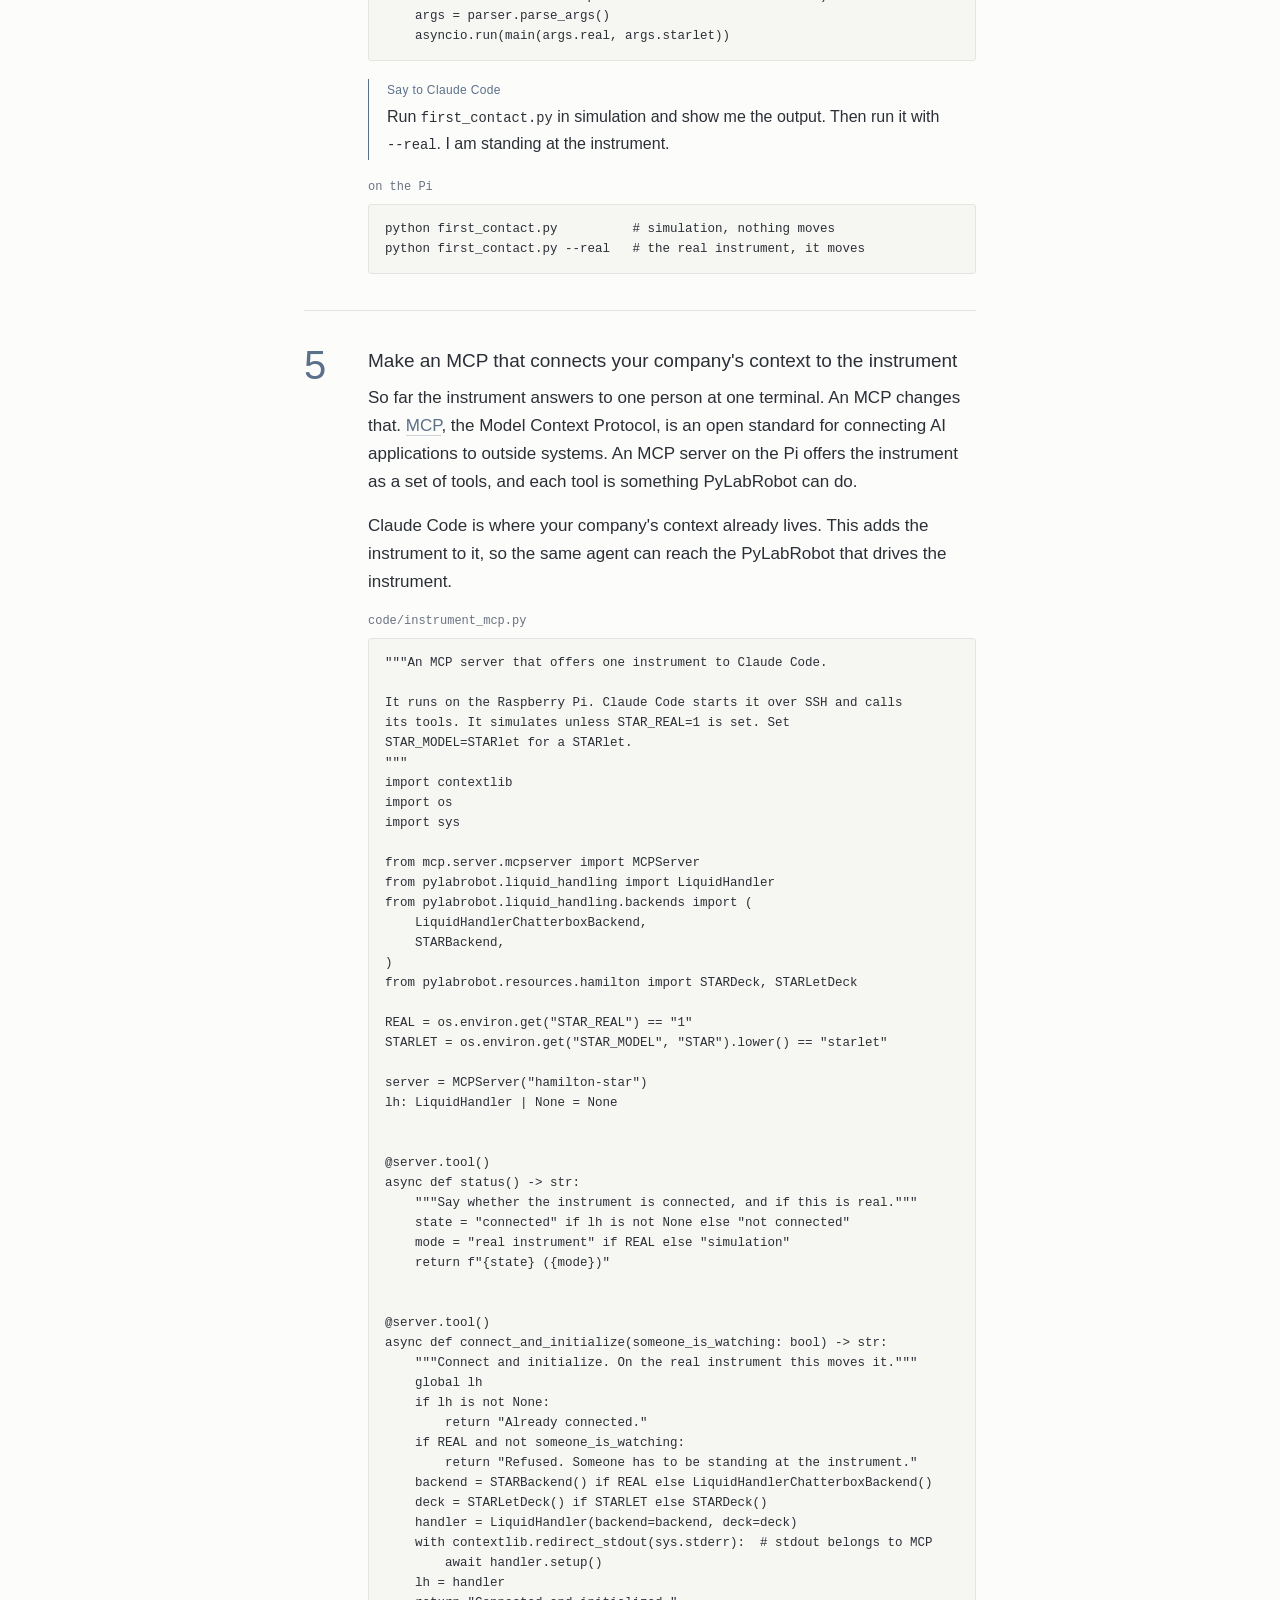
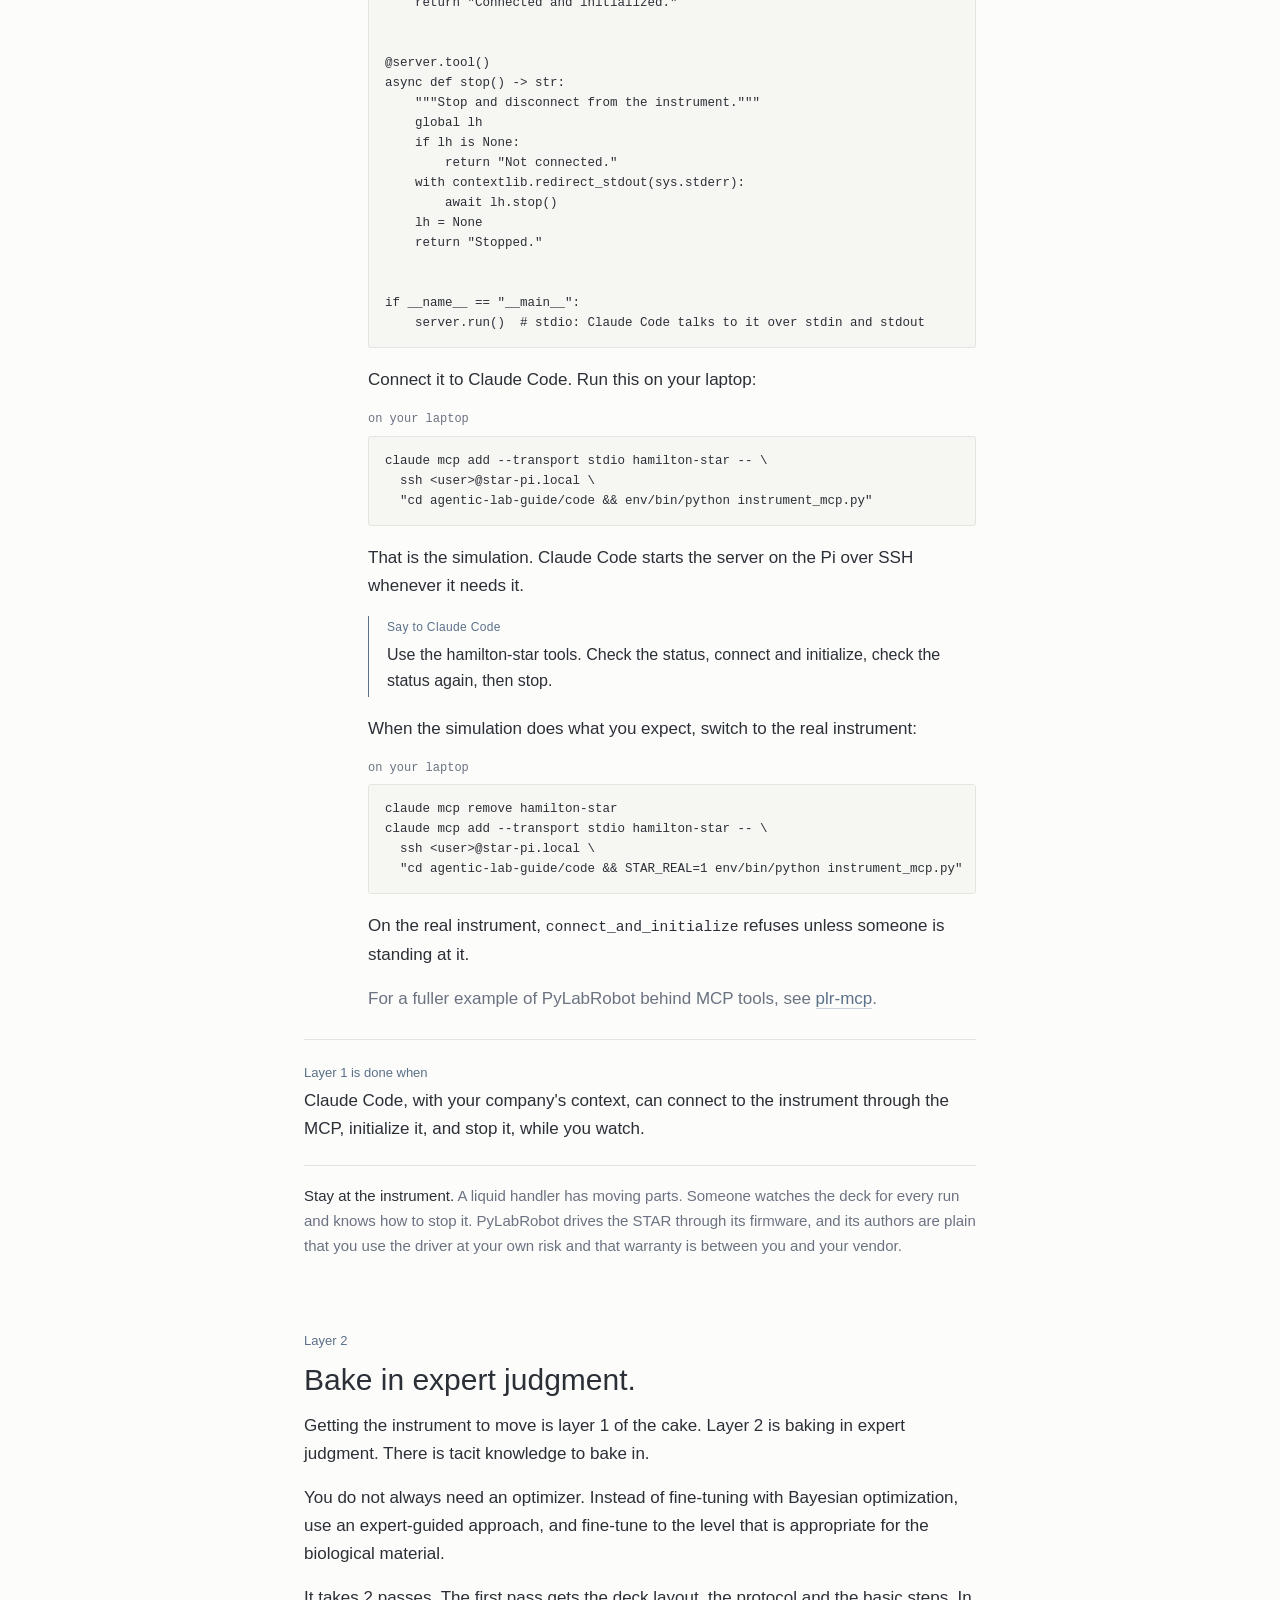
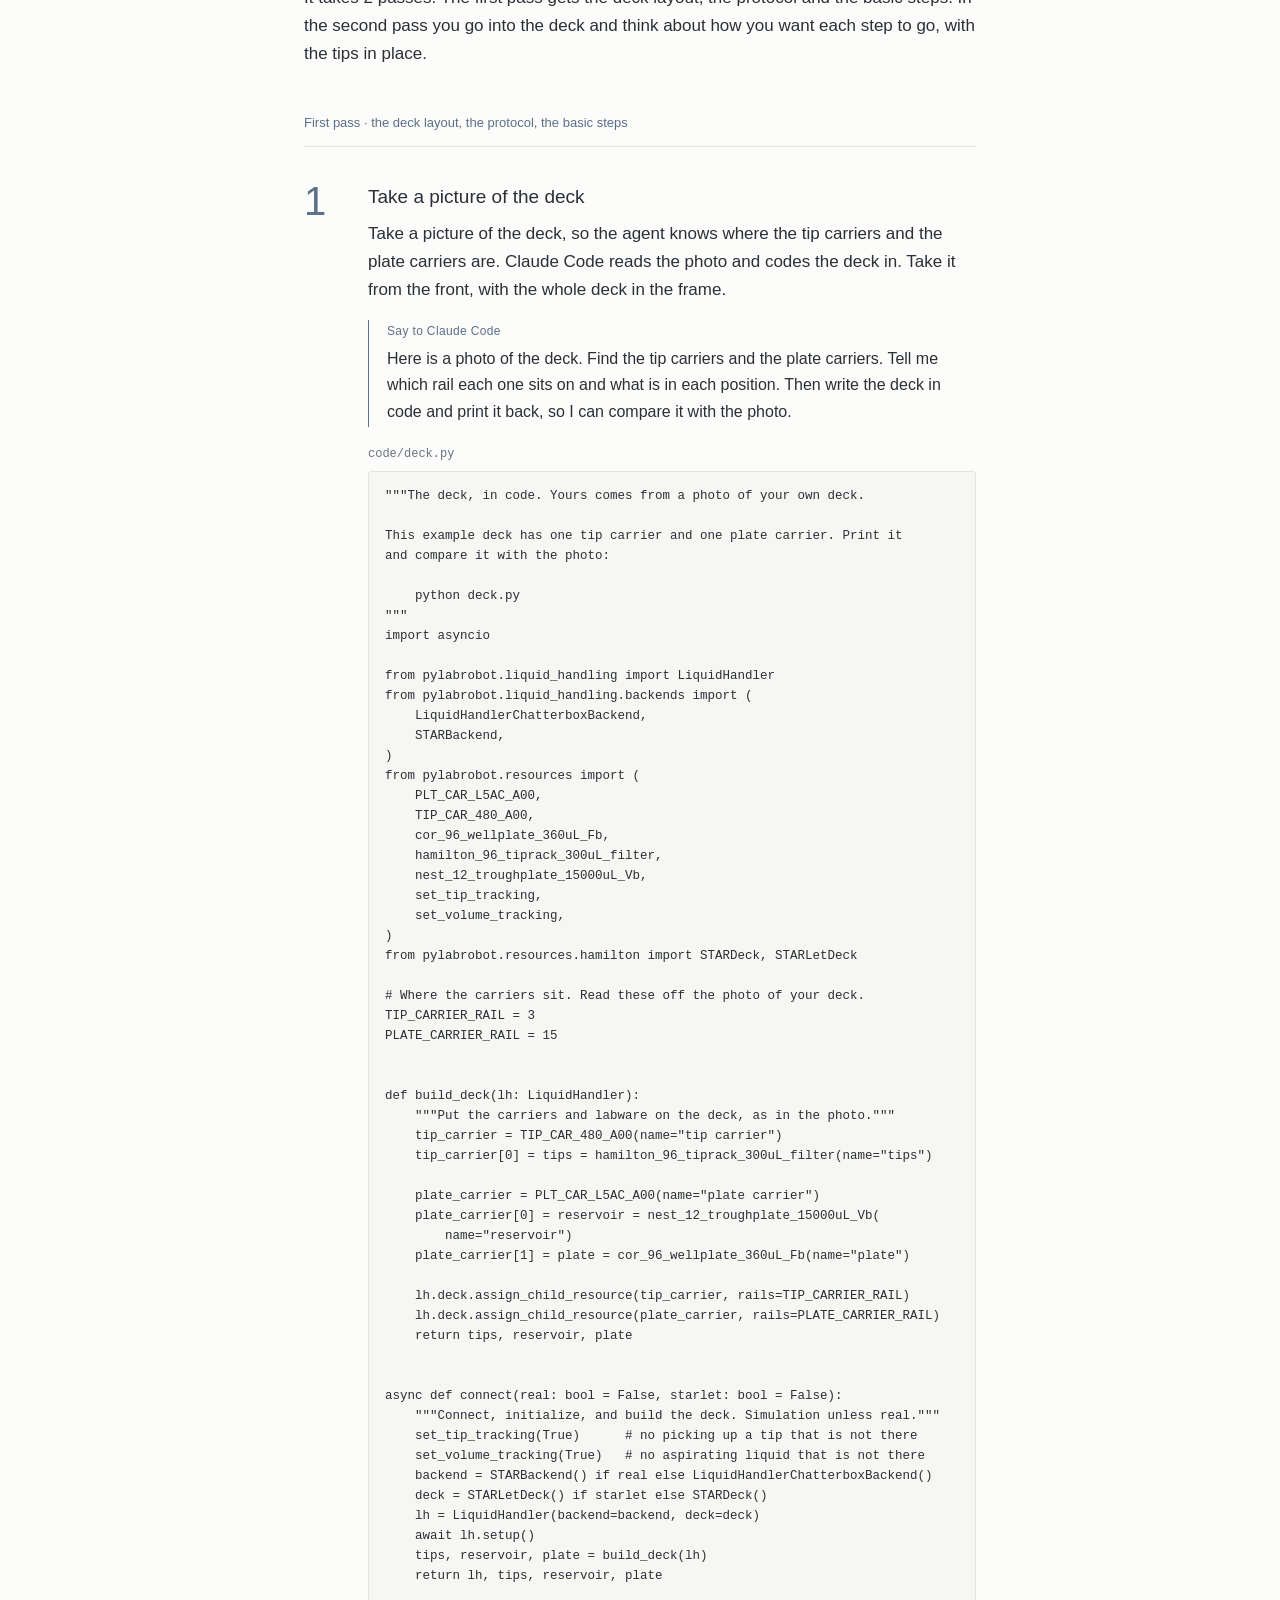
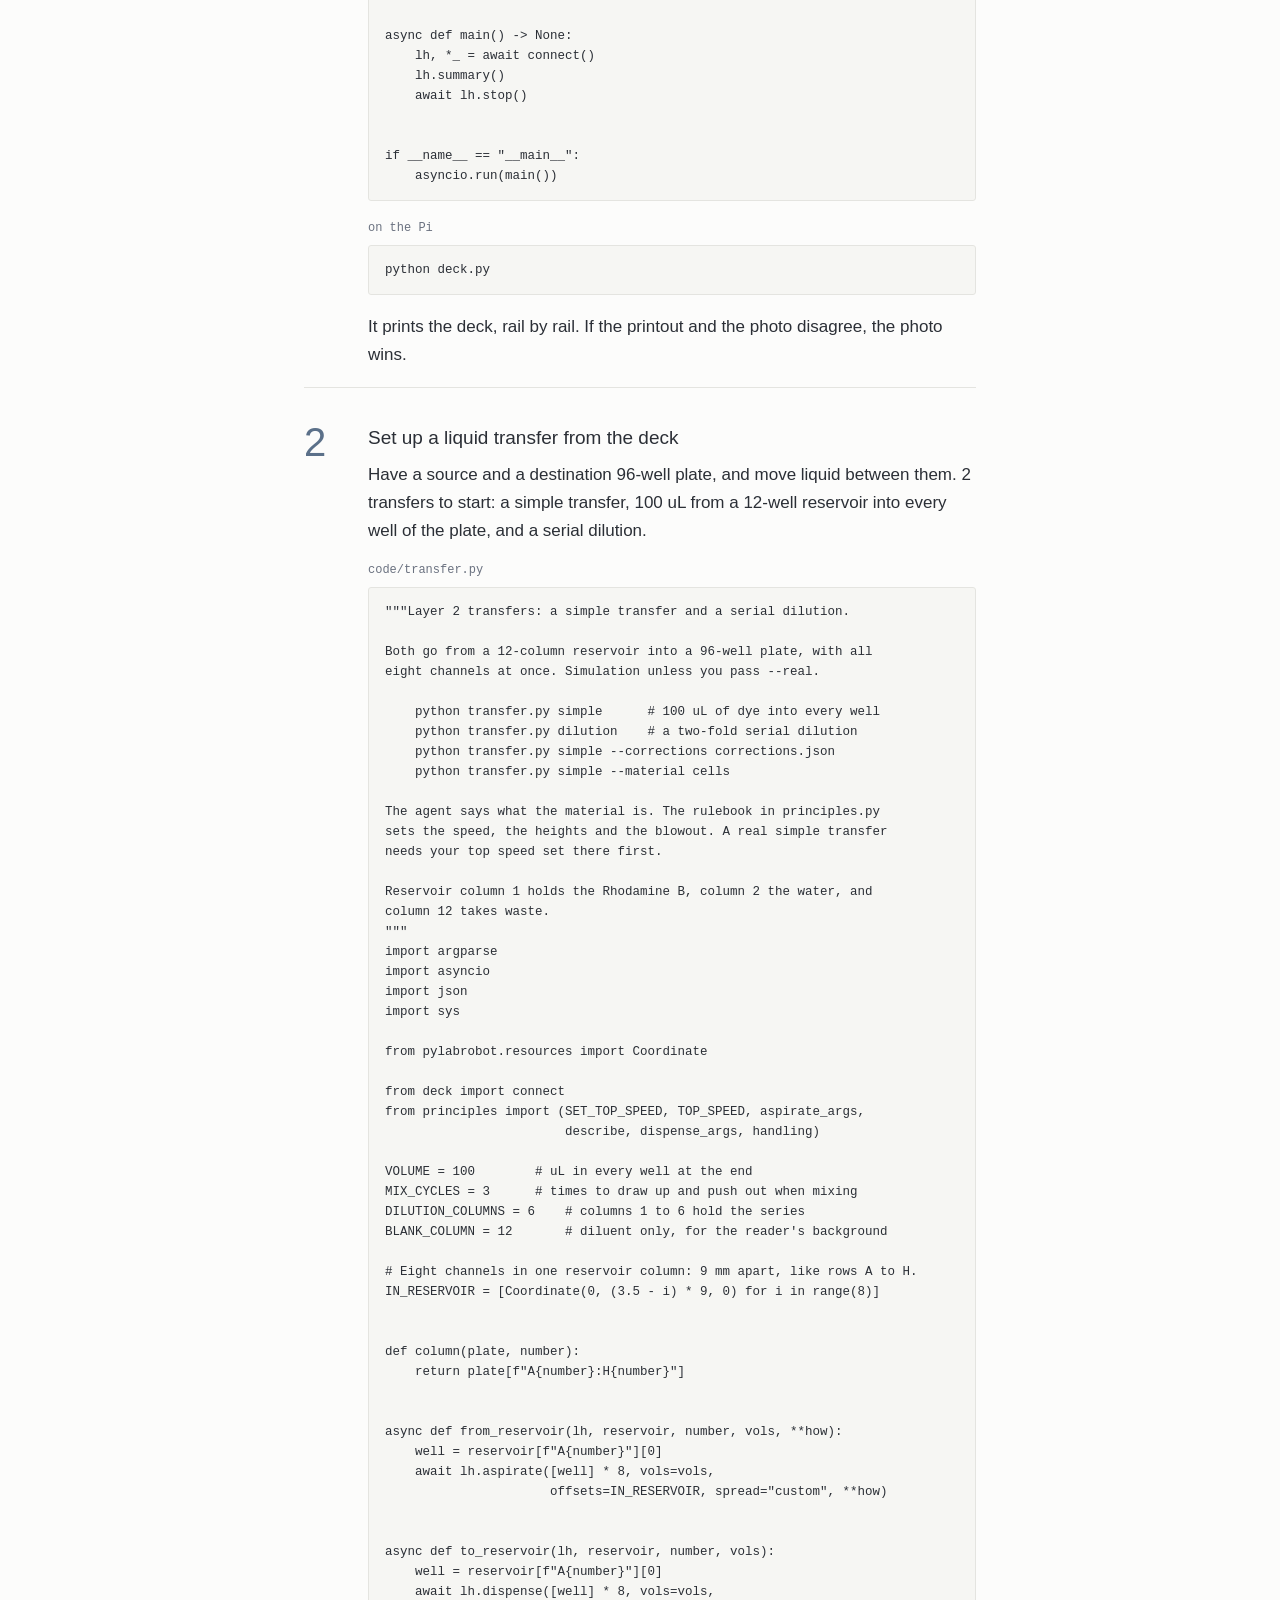
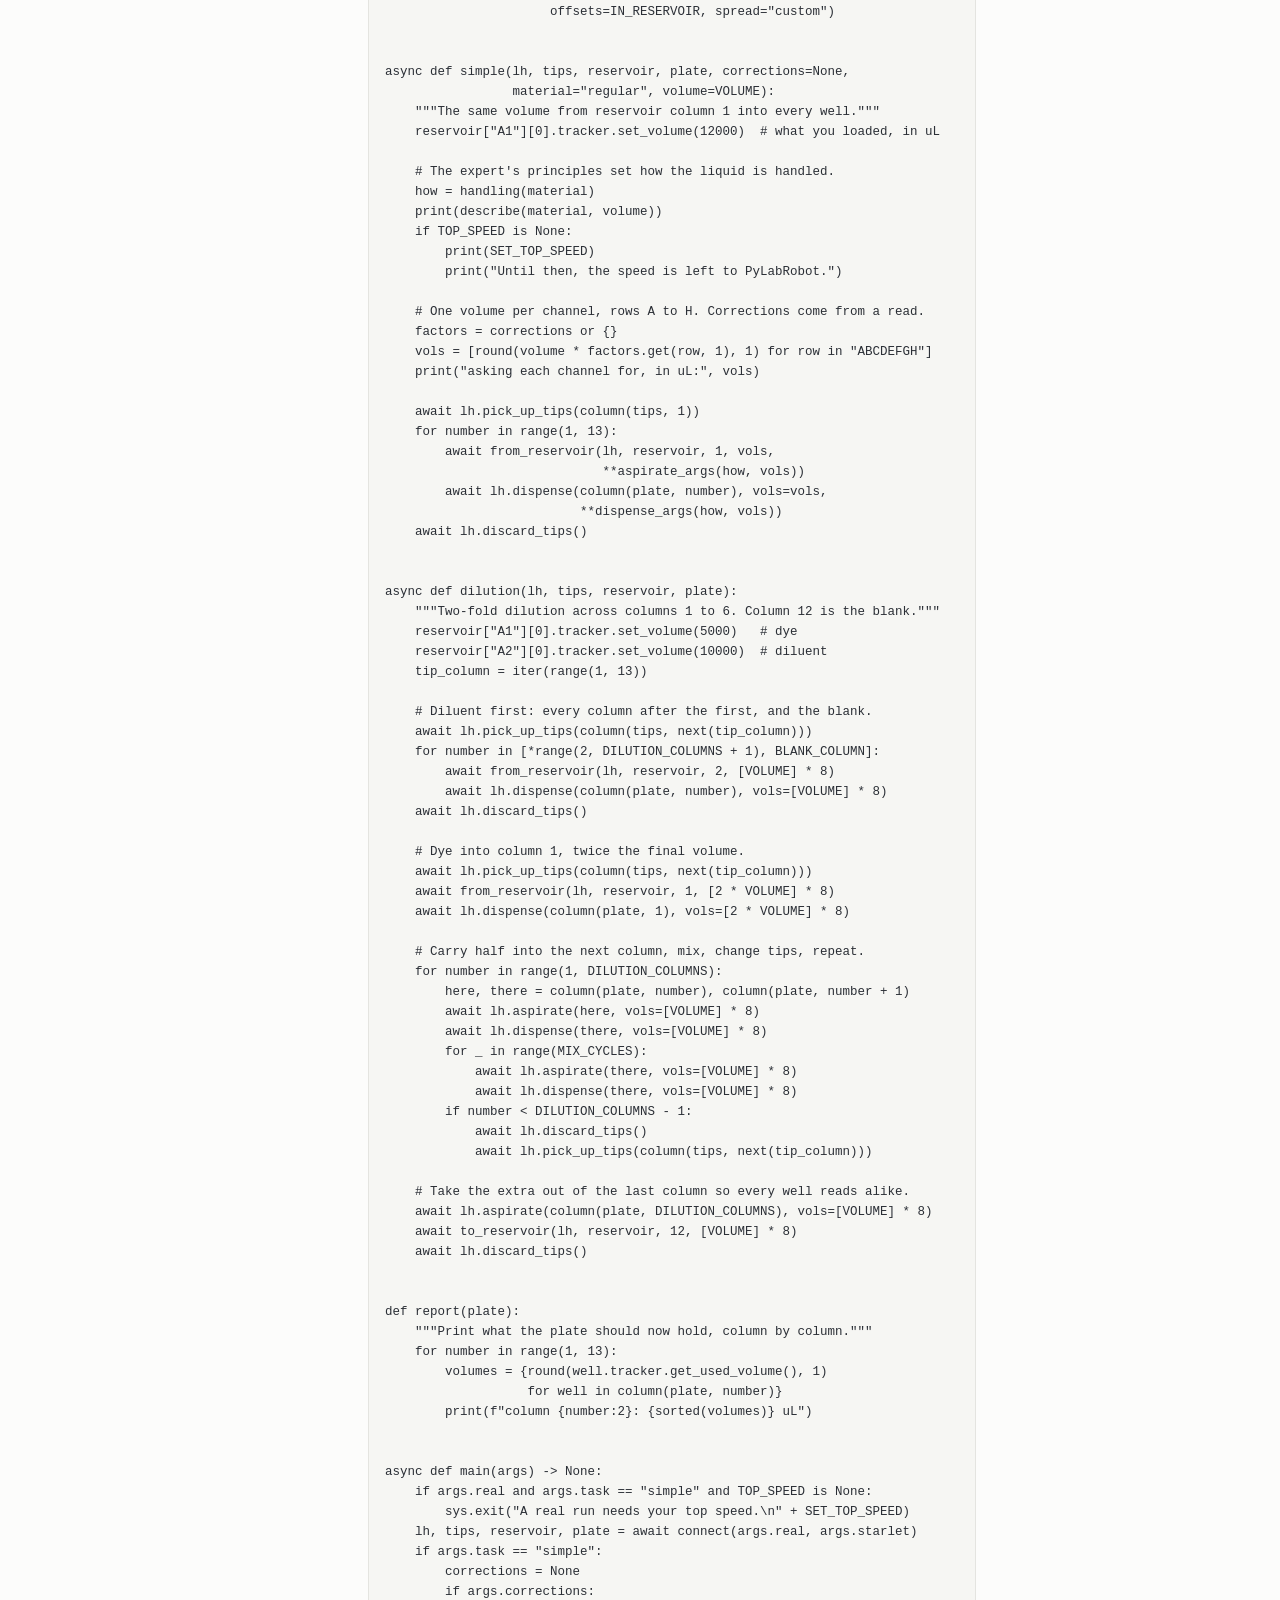
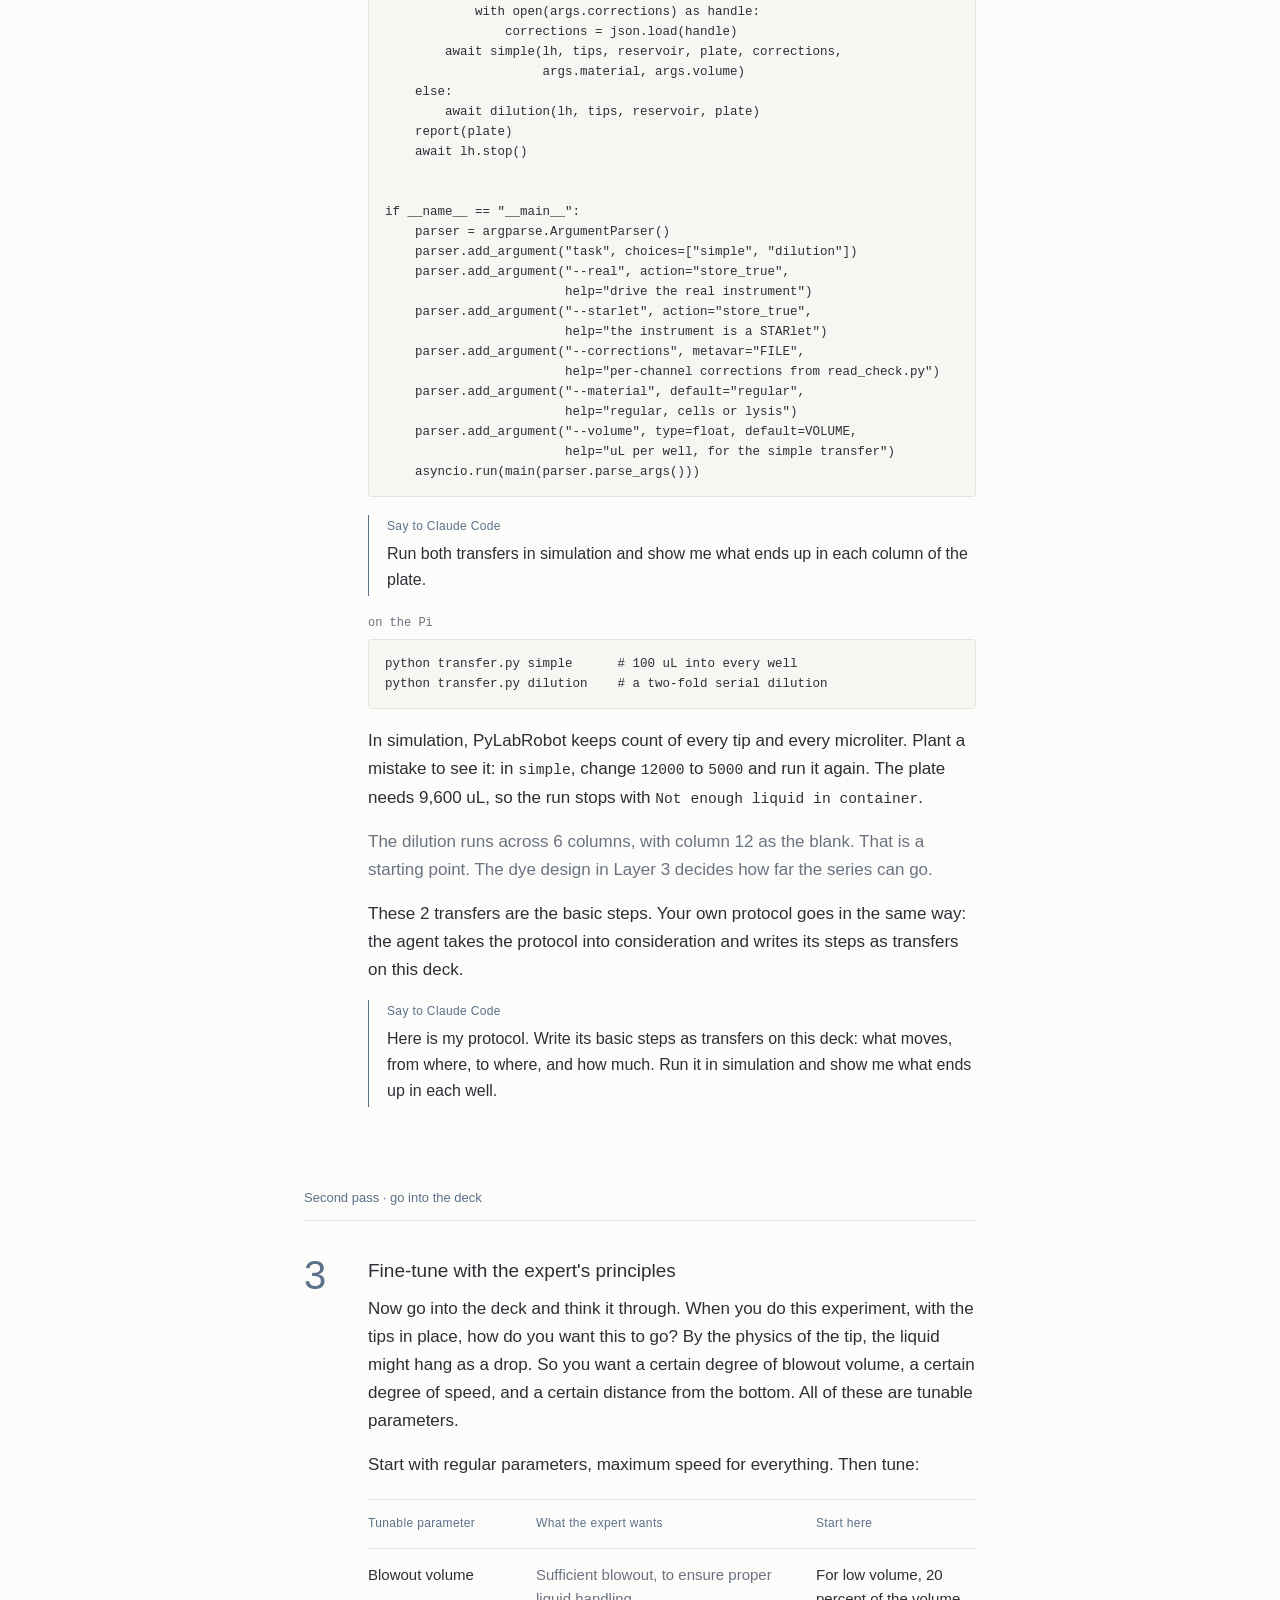
==== commit cf658904: "Take the exact speeds out, and show how the guide bakes into the rest Speed is now a share of the to" ====
--- a/docs/index.html
+++ b/docs/index.html
@@ -98,6 +98,7 @@
 
   /* the walk */
   .cake.walk > div { grid-template-columns: 40px 230px 1fr; }
+  .cake.rest > div { grid-template-columns: 104px 190px 1fr; }
 
   /* passes and tunable parameters */
   .pass { font-size: 13px; color: var(--accent); margin: 44px 0 12px; }
@@ -173,6 +174,7 @@
     .link .wire { width: 1px; height: 30px; margin: 0 auto 6px; }
     .link .wire::after { right: -3px; top: auto; bottom: -1px; transform: rotate(135deg); }
     .cake > div { grid-template-columns: 1fr; gap: 2px; }
+    .cake.rest > div { grid-template-columns: 1fr; }
     .cake.walk > div { grid-template-columns: 28px 1fr; }
     .cake.walk .d { grid-column: 2; }
     .tune > div { grid-template-columns: 1fr; gap: 3px; }
@@ -622,7 +624,8 @@
     python transfer.py simple --material cells
 
 The agent says what the material is. The rulebook in principles.py
-sets the speed, the heights and the blowout.
+sets the speed, the heights and the blowout. A real simple transfer
+needs your top speed set there first.
 
 Reservoir column 1 holds the Rhodamine B, column 2 the water, and
 column 12 takes waste.
@@ -630,11 +633,13 @@
 import argparse
 import asyncio
 import json
+import sys
 
 from pylabrobot.resources import Coordinate
 
 from deck import connect
-from principles import aspirate_args, describe, dispense_args, handling
+from principles import (SET_TOP_SPEED, TOP_SPEED, aspirate_args,
+                        describe, dispense_args, handling)
 
 VOLUME = 100        # uL in every well at the end
 MIX_CYCLES = 3      # times to draw up and push out when mixing
@@ -669,6 +674,9 @@
     # The expert's principles set how the liquid is handled.
     how = handling(material)
     print(describe(material, volume))
+    if TOP_SPEED is None:
+        print(SET_TOP_SPEED)
+        print("Until then, the speed is left to PyLabRobot.")
 
     # One volume per channel, rows A to H. Corrections come from a read.
     factors = corrections or {}
@@ -729,6 +737,8 @@
 
 
 async def main(args) -&gt; None:
+    if args.real and args.task == "simple" and TOP_SPEED is None:
+        sys.exit("A real run needs your top speed.\n" + SET_TOP_SPEED)
     lh, tips, reservoir, plate = await connect(args.real, args.starlet)
     if args.task == "simple":
         corrections = None
@@ -788,6 +798,7 @@
           <div><span class="p">Distance from the bottom, at aspirate</span><span class="w">Low enough that the liquid is not missed.</span><span class="s">1 mm. <span class="ph">Placeholder.</span></span></div>
           <div><span class="p">Distance from the bottom, at dispense</span><span class="w">A Z height where every droplet catches the well. Over cells: far enough that the tips do not scrape the cells, close enough that the droplet dips in the well.</span><span class="s">1 mm, and 3 mm over cells. <span class="ph">Placeholders.</span></span></div>
         </div>
+        <p class="note">There are no exact speeds in this guide. The top speed differs with the instrument, the tips and the liquid, so that number is yours to set.</p>
         <p>This is an expert's guide to liquid handling. Use it as a starting principle for what would work, then tune it on your own instrument, with your own tips and labware.</p>
         <p>These go into a rulebook. The agent says what the material is. The rulebook sets the speed, the heights and the blowout.</p>
         <div class="file"><div class="cap">code/principles.py</div>
@@ -801,6 +812,10 @@
 speed and the distance from the bottom. Use them as a starting
 principle for what would work, then tune them on your own instrument.
 
+There is no exact speed here. Speed is a share of the top speed, and
+the top speed differs with the instrument, the tips and the liquid.
+Set yours in TOP_SPEED.
+
 The words are the expert's. A number marked PLACEHOLDER is the
 expert's to set for the instrument, the tips and the labware.
 
@@ -808,13 +823,15 @@
 """
 from dataclasses import dataclass
 
-MAX_SPEED = 500.0            # uL/s. PLACEHOLDER: the most PyLabRobot
-                             # sends a STAR. Set it for your tips.
+TOP_SPEED = None             # uL/s. Yours to set. A real run needs it.
 BLOWOUT_SHARE = 0.20         # blowout air, as a share of the volume
-CELLS_SPEED_SHARE = 0.60     # 50 to 70 percent of maximum speed
+CELLS_SPEED_SHARE = 0.60     # 50 to 70 percent of the top speed
 ASPIRATE_HEIGHT = 1.0        # mm above the bottom. PLACEHOLDER
 DISPENSE_HEIGHT = 1.0        # mm above the bottom. PLACEHOLDER
 CELLS_DISPENSE_HEIGHT = 3.0  # mm above the bottom. PLACEHOLDER
+
+SET_TOP_SPEED = ("TOP_SPEED is not set. It differs with the instrument,"
+                 " the tips\nand the liquid. Set yours in principles.py.")
 
 EVERY_TRANSFER = (
     "Start with regular parameters, maximum speed for everything.",
@@ -826,9 +843,9 @@
 
 @dataclass(frozen=True)
 class Handling:
-    aspirate_speed: float
+    aspirate_speed: float    # a share of the top speed
     aspirate_height: float
-    dispense_speed: float
+    dispense_speed: float    # a share of the top speed
     dispense_height: float
     why: tuple
 
@@ -836,42 +853,54 @@
 def handling(material: str) -&gt; Handling:
     """What the expert would set for this material."""
     if material == "regular":
-        speed, height, why = MAX_SPEED, DISPENSE_HEIGHT, (CATCH,)
+        speed, height, why = 1.0, DISPENSE_HEIGHT, (CATCH,)
     elif material == "cells":
-        speed = MAX_SPEED * CELLS_SPEED_SHARE
+        speed = CELLS_SPEED_SHARE
         height = CELLS_DISPENSE_HEIGHT
         why = ("Gentler into cells: 50 to 70 percent of maximum speed.",
                "Far enough that the tips do not scrape the cells.",
                "Close enough that the droplet dips in the well.")
     elif material == "lysis":
-        speed, height = MAX_SPEED, DISPENSE_HEIGHT
+        speed, height = 1.0, DISPENSE_HEIGHT
         why = ("A forceful dispense for lysis.", CATCH)
     else:
         raise ValueError(
             f"No principle for {material!r}. Ask the expert.")
-    return Handling(MAX_SPEED, ASPIRATE_HEIGHT, speed, height,
+    return Handling(1.0, ASPIRATE_HEIGHT, speed, height,
                     EVERY_TRANSFER + why)
 
 
+def _args(share: float, height: float, vols):
+    how = {"liquid_height": [height] * len(vols),
+           "blow_out_air_volume": [BLOWOUT_SHARE * v for v in vols]}
+    if TOP_SPEED is not None:
+        how["flow_rates"] = [share * TOP_SPEED] * len(vols)
+    return how    # with no top speed, the speed is left to PyLabRobot
+
+
 def aspirate_args(h: Handling, vols):
-    return {"flow_rates": [h.aspirate_speed] * len(vols),
-            "liquid_height": [h.aspirate_height] * len(vols),
-            "blow_out_air_volume": [BLOWOUT_SHARE * v for v in vols]}
+    return _args(h.aspirate_speed, h.aspirate_height, vols)
 
 
 def dispense_args(h: Handling, vols):
-    return {"flow_rates": [h.dispense_speed] * len(vols),
-            "liquid_height": [h.dispense_height] * len(vols),
-            "blow_out_air_volume": [BLOWOUT_SHARE * v for v in vols]}
+    return _args(h.dispense_speed, h.dispense_height, vols)
+
+
+def speed(share: float) -&gt; str:
+    words = ("top speed" if share == 1
+             else f"{share * 100:g} percent of top speed")
+    if TOP_SPEED is None:
+        return words
+    return f"{words}, {share * TOP_SPEED:g} uL/s"
 
 
 def describe(material: str, volume: float) -&gt; str:
     h = handling(material)
     lines = [
         f"{material}, {volume:g} uL",
-        f"  aspirate {h.aspirate_speed:g} uL/s,"
+        f"  aspirate at {speed(h.aspirate_speed)},"
         f" {h.aspirate_height:g} mm above the bottom",
-        f"  dispense {h.dispense_speed:g} uL/s,"
+        f"  dispense at {speed(h.dispense_speed)},"
         f" {h.dispense_height:g} mm above the bottom",
         f"  blowout  {BLOWOUT_SHARE * volume:g} uL",
     ]
@@ -881,13 +910,15 @@
 if __name__ == "__main__":
     for material in ("regular", "cells", "lysis"):
         print(describe(material, 100))
-        print()</pre></div>
+        print()
+    if TOP_SPEED is None:
+        print(SET_TOP_SPEED)</pre></div>
         <div class="file"><div class="cap">on the Pi</div>
 <pre>python principles.py</pre></div>
         <div class="file"><div class="cap">what it prints</div>
 <pre data-file="code/example_outputs/principles.txt">regular, 100 uL
-  aspirate 500 uL/s, 1 mm above the bottom
-  dispense 500 uL/s, 1 mm above the bottom
+  aspirate at top speed, 1 mm above the bottom
+  dispense at top speed, 1 mm above the bottom
   blowout  20 uL
   - Start with regular parameters, maximum speed for everything.
   - Sufficient blowout volume, to ensure proper liquid handling.
@@ -895,8 +926,8 @@
   - Dispense at a Z height where every droplet catches the well.
 
 cells, 100 uL
-  aspirate 500 uL/s, 1 mm above the bottom
-  dispense 300 uL/s, 3 mm above the bottom
+  aspirate at top speed, 1 mm above the bottom
+  dispense at 60 percent of top speed, 3 mm above the bottom
   blowout  20 uL
   - Start with regular parameters, maximum speed for everything.
   - Sufficient blowout volume, to ensure proper liquid handling.
@@ -906,14 +937,17 @@
   - Close enough that the droplet dips in the well.
 
 lysis, 100 uL
-  aspirate 500 uL/s, 1 mm above the bottom
-  dispense 500 uL/s, 1 mm above the bottom
+  aspirate at top speed, 1 mm above the bottom
+  dispense at top speed, 1 mm above the bottom
   blowout  20 uL
   - Start with regular parameters, maximum speed for everything.
   - Sufficient blowout volume, to ensure proper liquid handling.
   - Aspirate low enough that the liquid is not missed.
   - A forceful dispense for lysis.
-  - Dispense at a Z height where every droplet catches the well.</pre></div>
+  - Dispense at a Z height where every droplet catches the well.
+
+TOP_SPEED is not set. It differs with the instrument, the tips
+and the liquid. Set yours in principles.py.</pre></div>
         <div class="say">
           <div class="who">Say to Claude Code</div>
           <p>Run the simple transfer for cells in simulation. Show me the speed, the heights and the blowout it used, and why.</p>
@@ -922,21 +956,26 @@
 <pre>python transfer.py simple --material cells</pre></div>
         <div class="file"><div class="cap">the lines to look for</div>
 <pre data-file="code/example_outputs/cells_transfer.txt">cells, 100 uL
-  aspirate 500 uL/s, 1 mm above the bottom
-  dispense 300 uL/s, 3 mm above the bottom
+  aspirate at top speed, 1 mm above the bottom
+  dispense at 60 percent of top speed, 3 mm above the bottom
   blowout  20 uL
 ...
 Dispensing:
 pip#  vol(ul)  resource             offset           flow rate  blowout    lld_z
-  p0: 100.0    plate_well_A1        0,0,0            300.0      20.0       3.0
-  p1: 100.0    plate_well_B1        0,0,0            300.0      20.0       3.0
+  p0: 100.0    plate_well_A1        0,0,0            None       20.0       3.0
+  p1: 100.0    plate_well_B1        0,0,0            None       20.0       3.0
 ...</pre></div>
+        <p>The blowout and the height are already in the transfer. The flow rate reads <code>None</code> until you set your top speed in the rulebook. Then the dispense into cells runs at 60 percent of it.</p>
         <p>The transfer has no speed to argue with, only a material. A material without a principle is refused:</p>
         <div class="file"><div class="cap">on the Pi</div>
 <pre>python transfer.py simple --material blood</pre></div>
         <div class="file"><div class="cap">what it prints</div>
 <pre data-file="code/example_outputs/no_principle.txt">ValueError: No principle for 'blood'. Ask the expert.</pre></div>
-        <p class="note">The numbers marked PLACEHOLDER in the rulebook are the expert's to set for the instrument, the tips and the labware: the top speed and the 3 heights.</p>
+        <p class="note">The numbers marked PLACEHOLDER in the rulebook are the expert's to set for the tips and the labware: the 3 heights. The top speed is yours to set, and a real run does not start without it.</p>
+        <div class="say">
+          <div class="who">Say to Claude Code</div>
+          <p>Read the PyLabRobot source you installed. What speeds does it allow for my instrument and my tips, and what does its own liquid class use? Show me where you read each number. I will pick the top speed.</p>
+        </div>
         <p>To use the rulebook in your own harness, hand it to your agent.</p>
         <div class="say">
           <div class="who">Say to Claude Code</div>
@@ -1017,7 +1056,7 @@
 Serial dilution, columns 1 to 6: 0.800, 0.400, 0.200, 0.100, 0.050, 0.025
 The last columns sit near a reader's floor. Check yours can read them.</pre></div>
         <p class="note">This is a starting point from public numbers: the supplier's extinction coefficient, measured in methanol, and a path of about 0.3 cm for 100 uL. Read the dye once on your own reader and adjust.</p>
-        <p>Load the reservoir, run the transfer once with water, then run it with the dye. The transfers carry the principles from Layer 2. Someone stays at the instrument.</p>
+        <p>Load the reservoir, run the transfer once with water, then run it with the dye. The transfers carry the principles from Layer 2. Set your top speed in the rulebook first: a real simple transfer does not start without it. Someone stays at the instrument.</p>
         <div class="file"><div class="cap">on the Pi</div>
 <pre>python transfer.py simple --real
 python transfer.py dilution --real</pre></div>
@@ -1224,6 +1263,19 @@
     <div class="open"><b>Being written.</b> Stay tuned.</div>
   </section>
 
+  <section>
+    <p class="eyebrow" id="the-rest">Beyond this guide</p>
+    <h2>How this bakes into the rest.</h2>
+    <p>This guide is one piece. The same walk runs through the other repositories.</p>
+    <div class="cake rest">
+      <div><span class="n">Step 1</span><span class="t"><a href="https://github.com/di-omics/plr-reverse-engineer">plr-reverse-engineer</a></span><span class="d">Capture, decode and guarded replay for instruments with no automation API.</span></div>
+      <div><span class="n">Steps 2 and 3</span><span class="t"><a href="https://github.com/di-omics/plr-mcp">plr-mcp</a></span><span class="d">Lab instruments as MCP tools an agent can call. Simulation by default, with hardware permission enforced in code.</span></div>
+      <div><span class="n">The QC gate</span><span class="t"><a href="https://github.com/di-omics/autonomous-lab">autonomous-lab</a></span><span class="d">Expert QC gates, provenance and permission, across a whole workcell.</span></div>
+      <div><span class="n">The judgment</span><span class="t"><a href="https://github.com/di-omics/drugdev-gym">drugdev-gym</a></span><span class="d">The same move, one level up. Bench knowledge written down as plain-word rules, and simulated environments where a model can train on them. Simulation only.</span></div>
+      <div><span class="n">The arms</span><span class="t"><a href="https://github.com/di-omics/robot-lab-handling">robot-lab-handling</a></span><span class="d">Robot arms on everyday lab handling, in simulation.</span></div>
+    </div>
+  </section>
+
   <footer>
     Agentic Lab Guide &middot; written by Di Hu &middot; <a href="https://github.com/di-omics">github.com/di-omics</a>
   </footer>
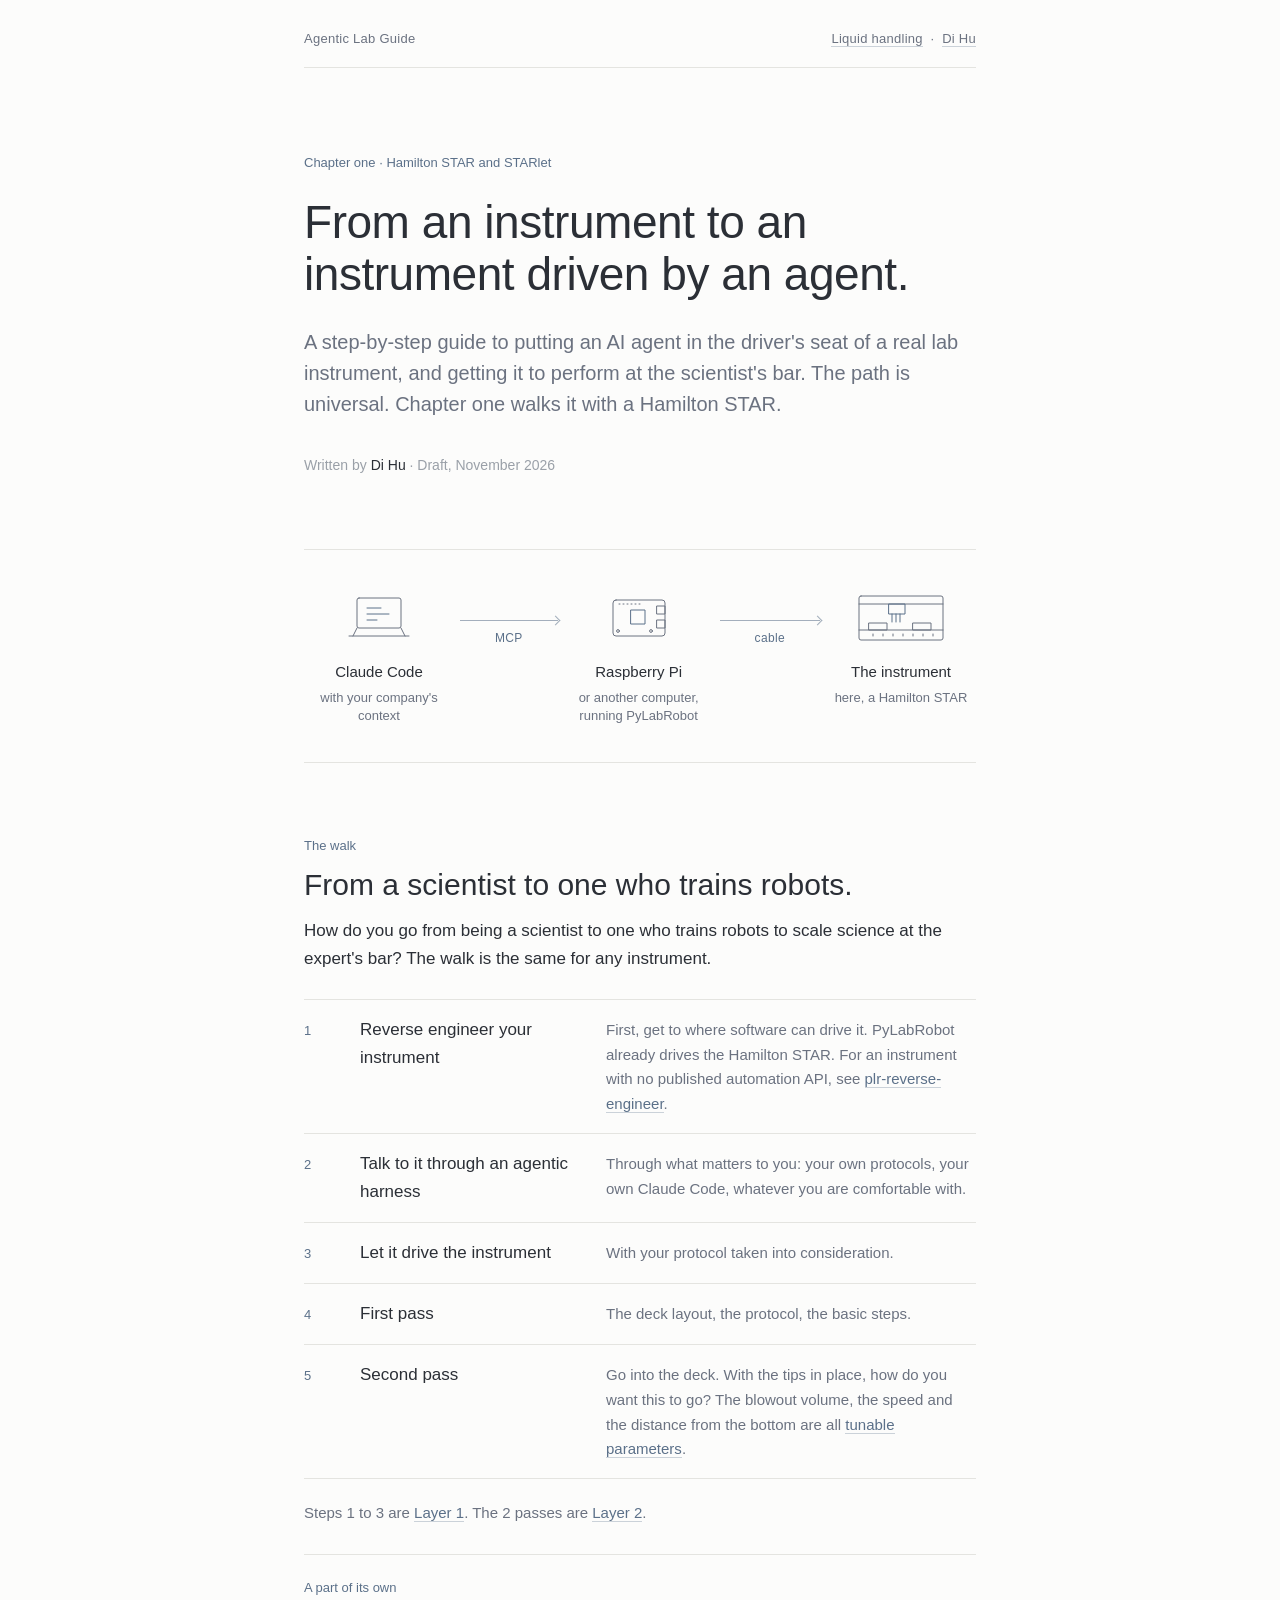
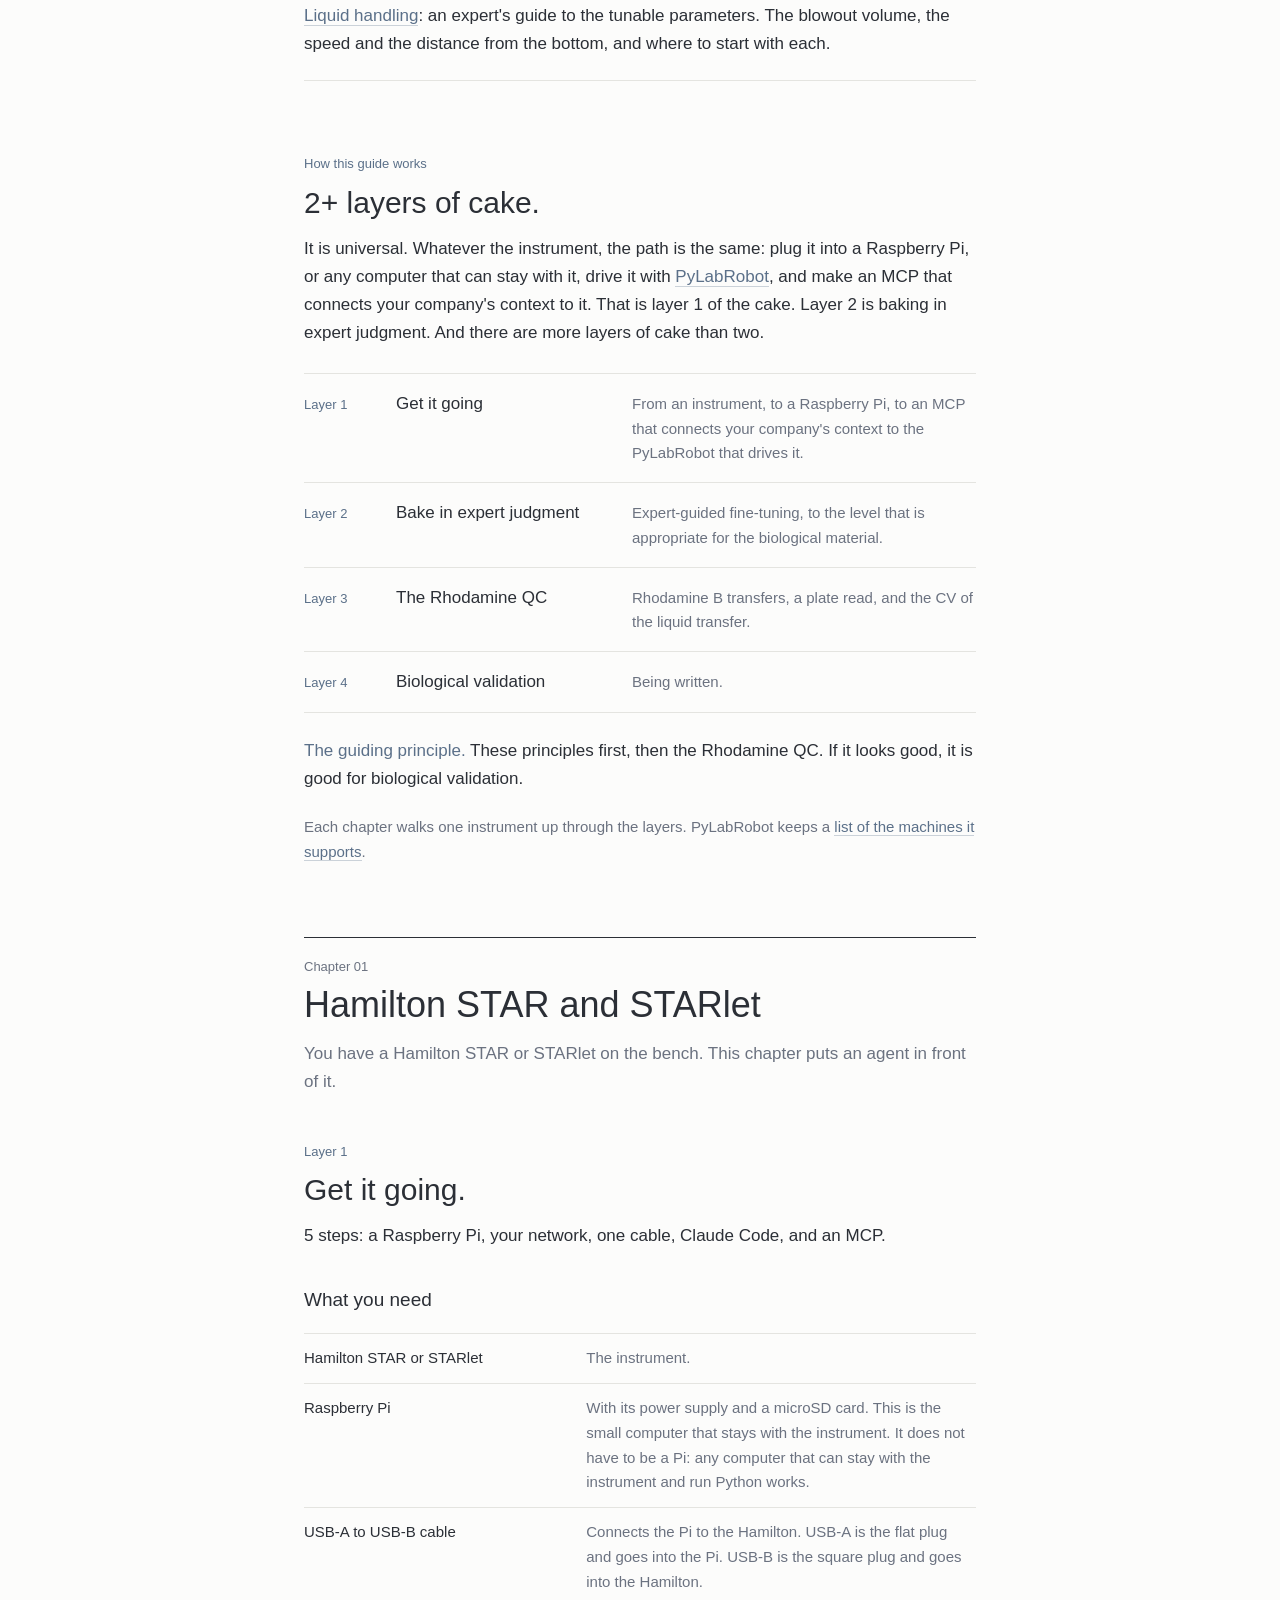
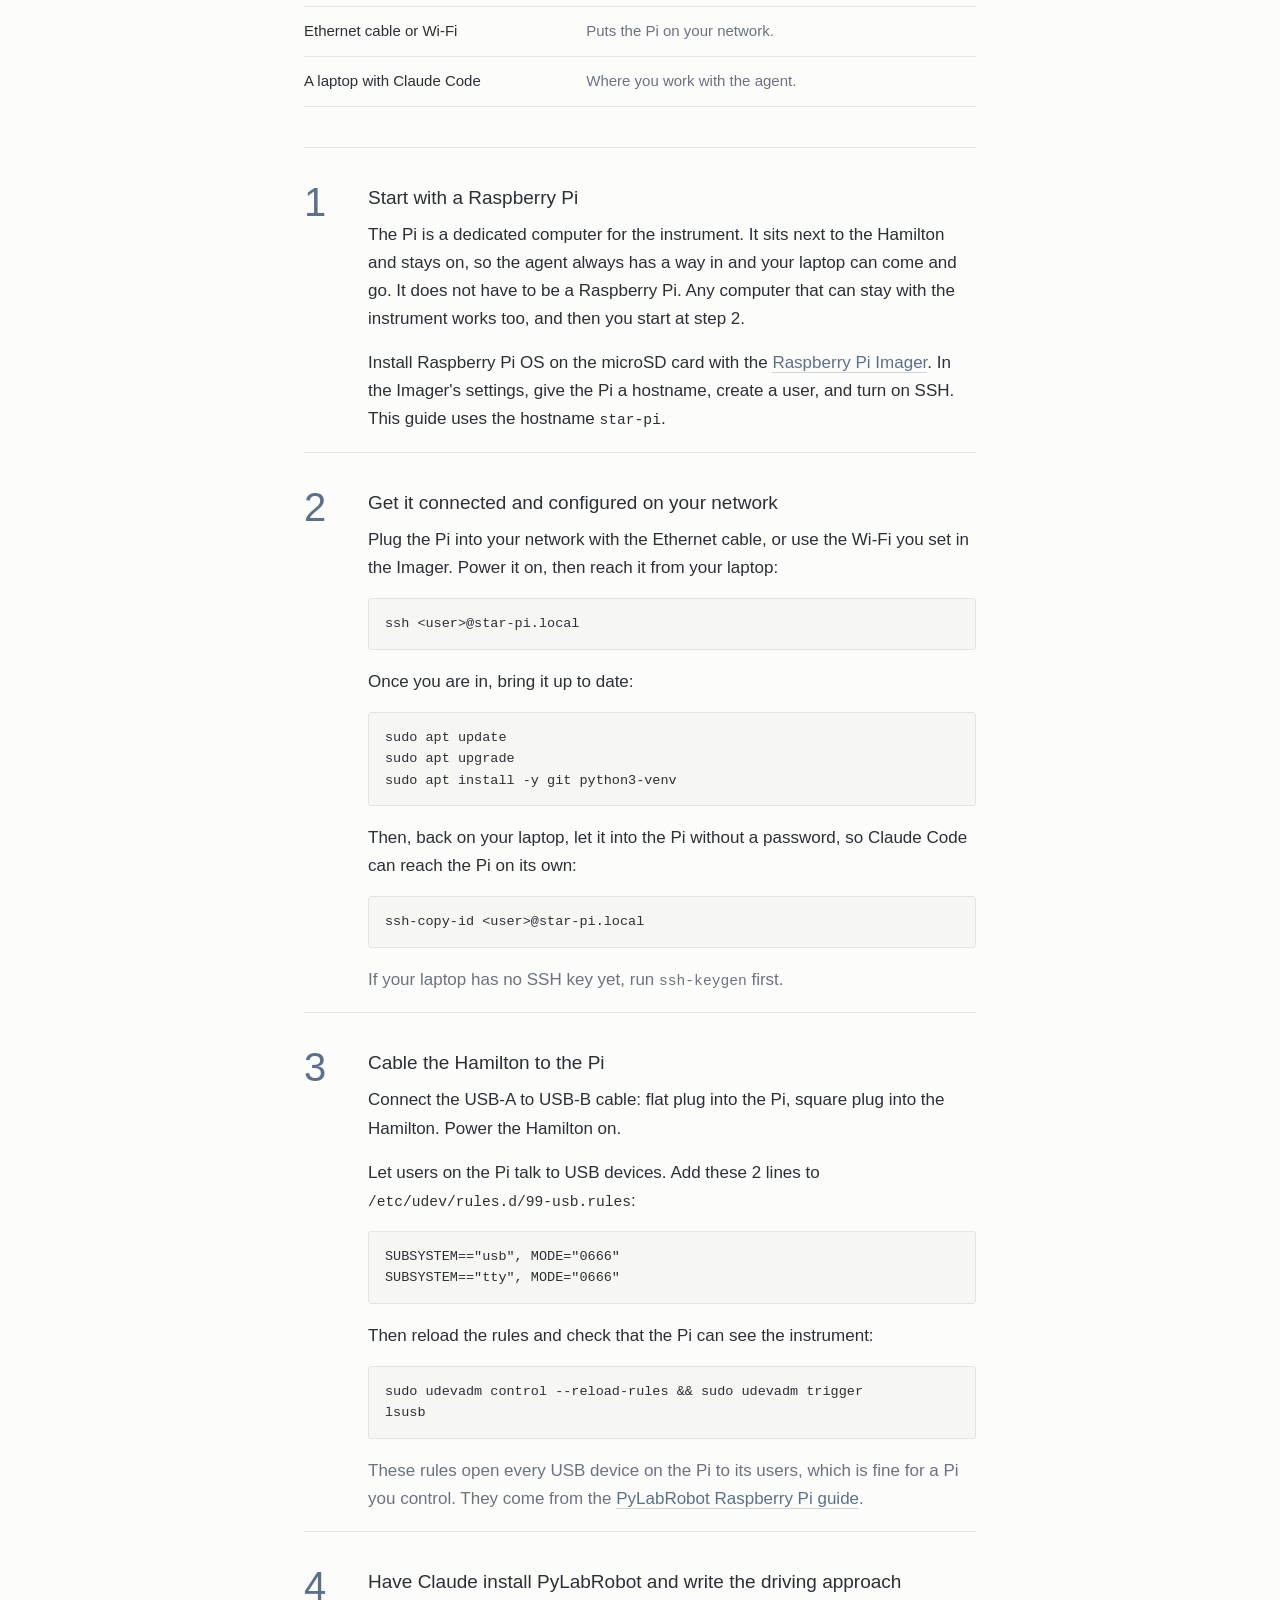
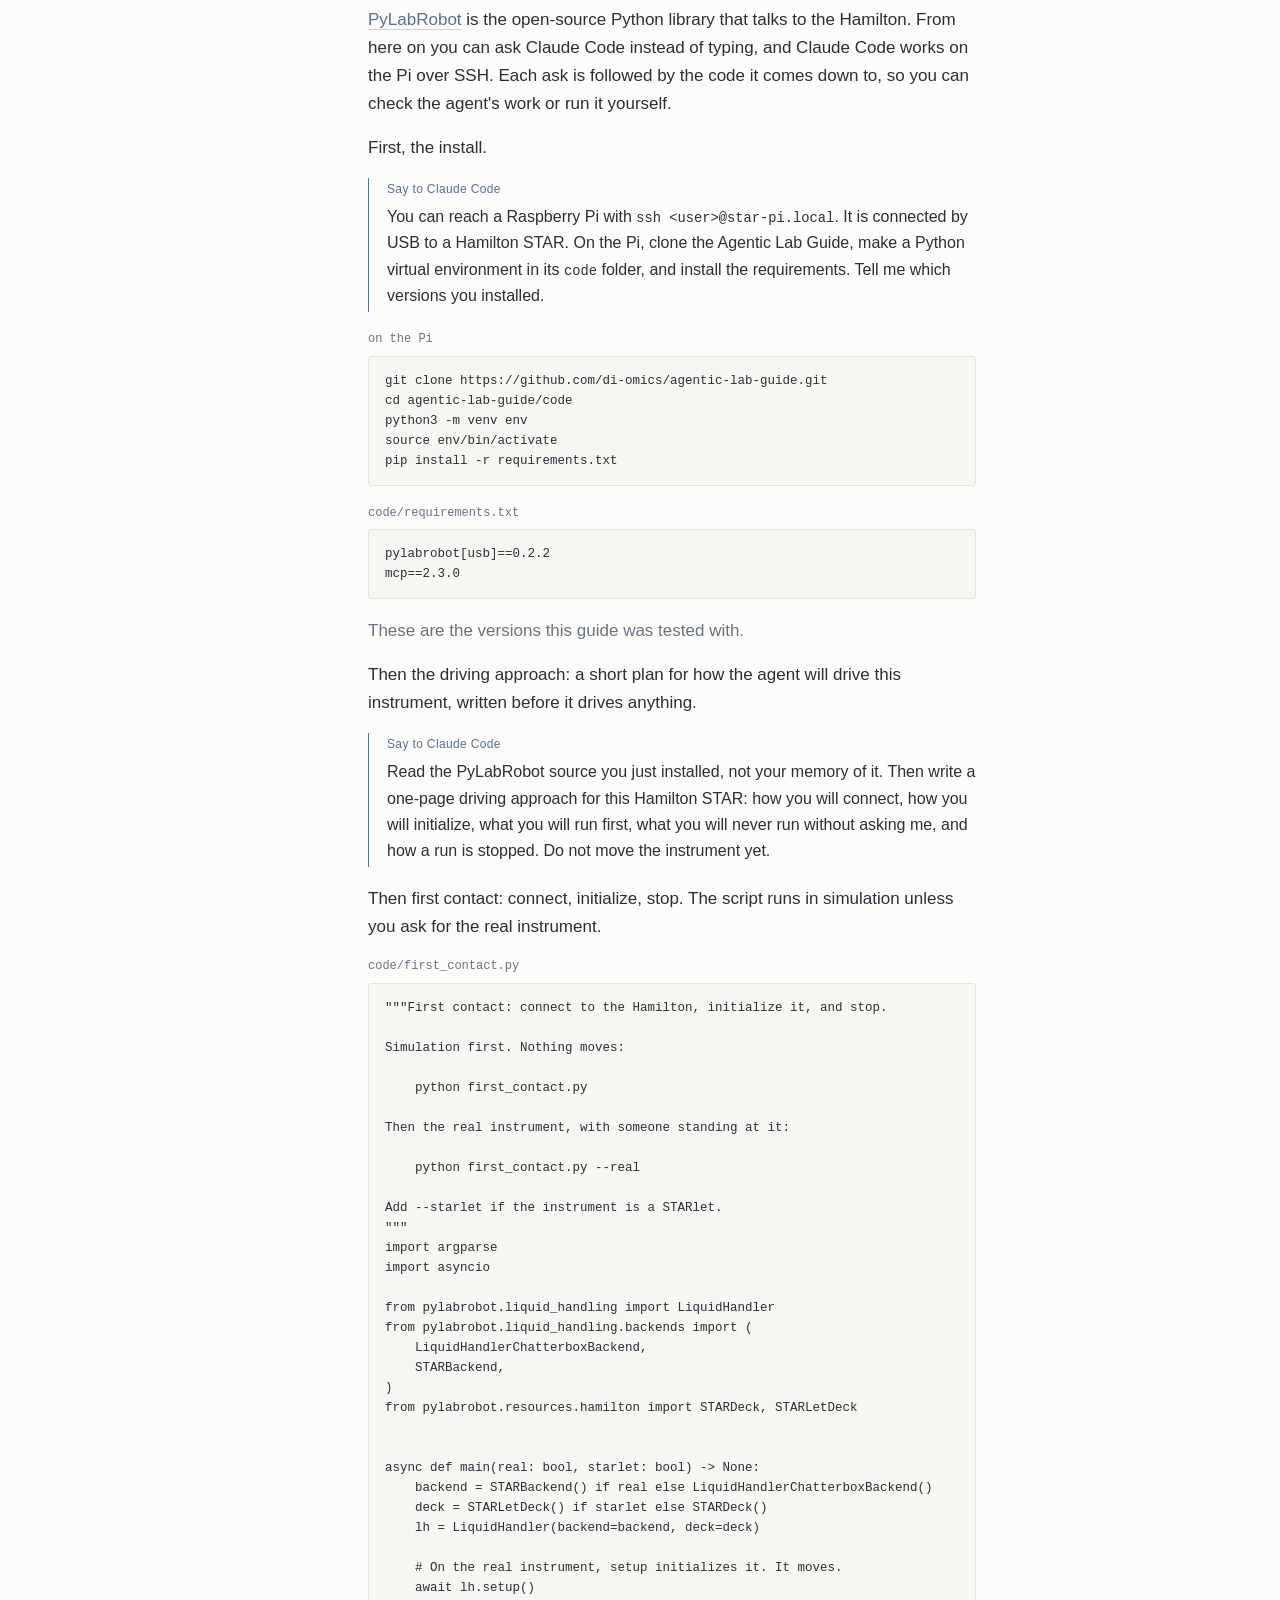
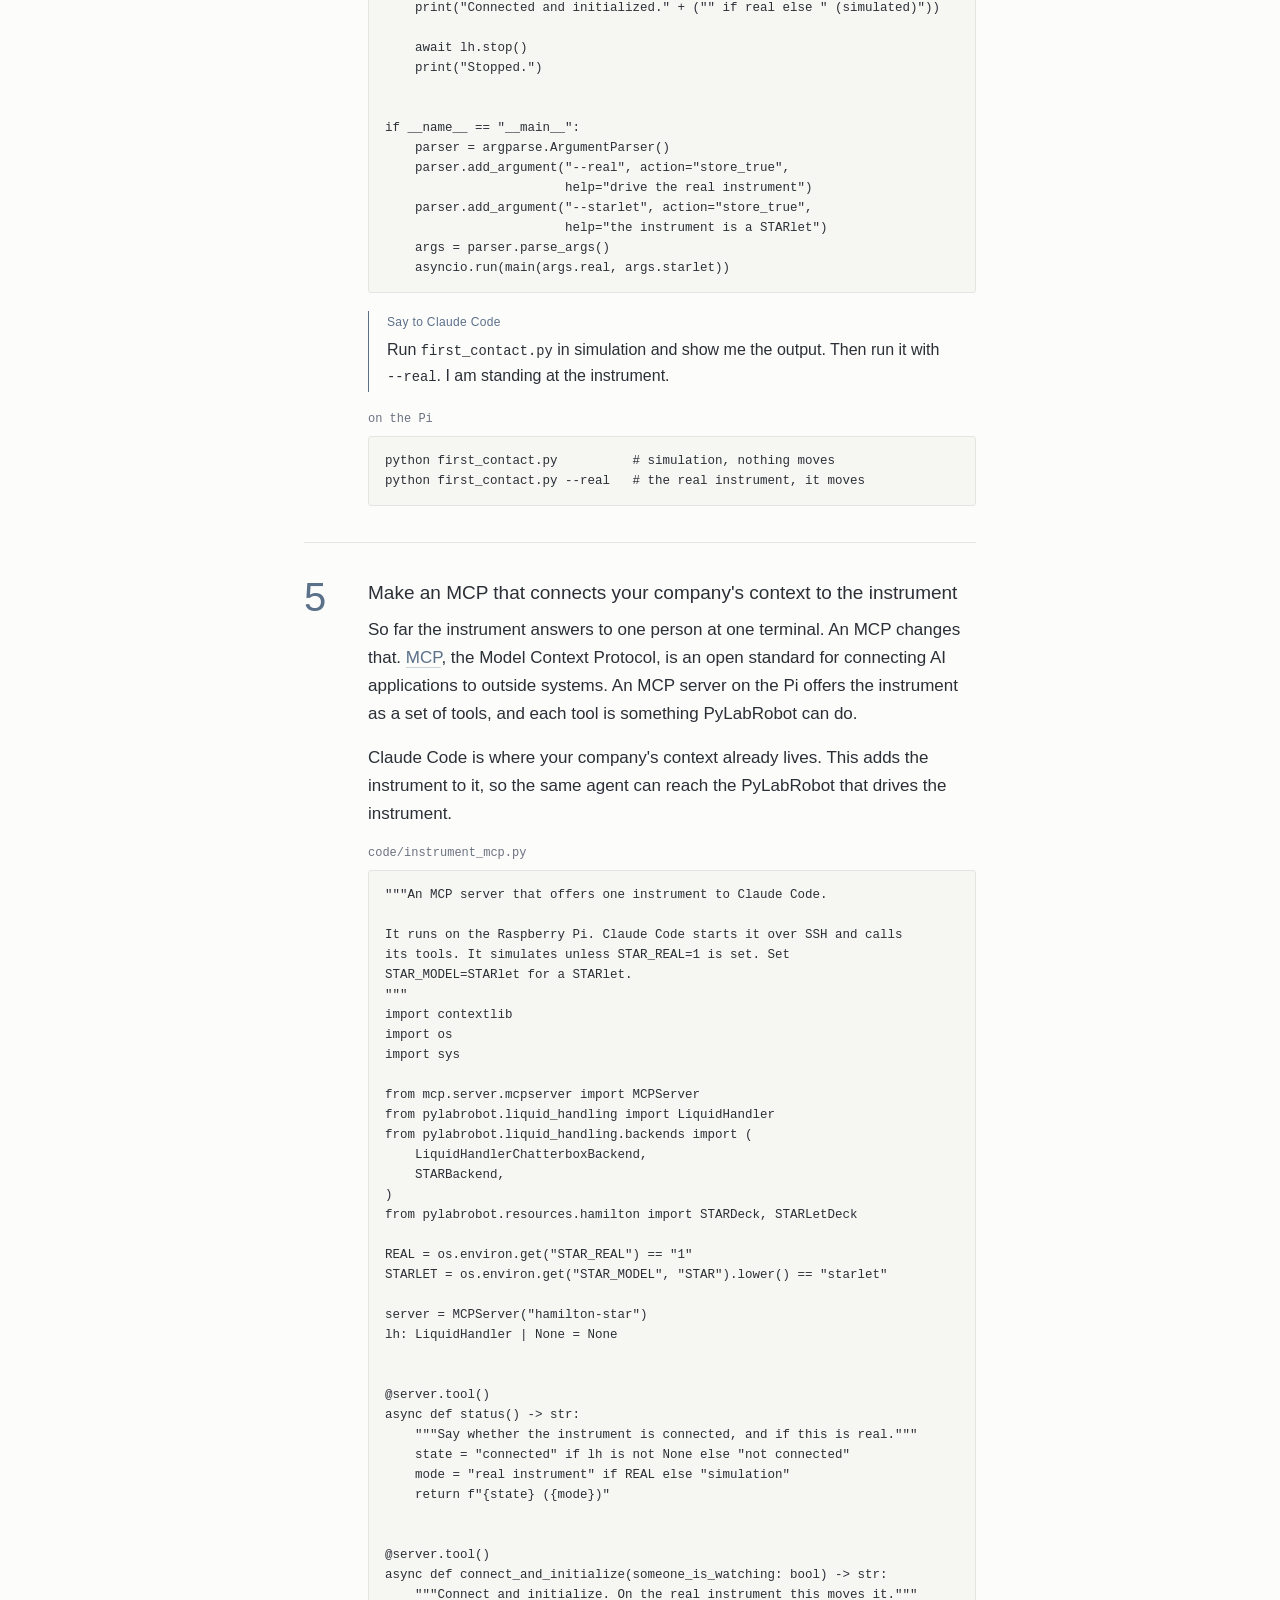
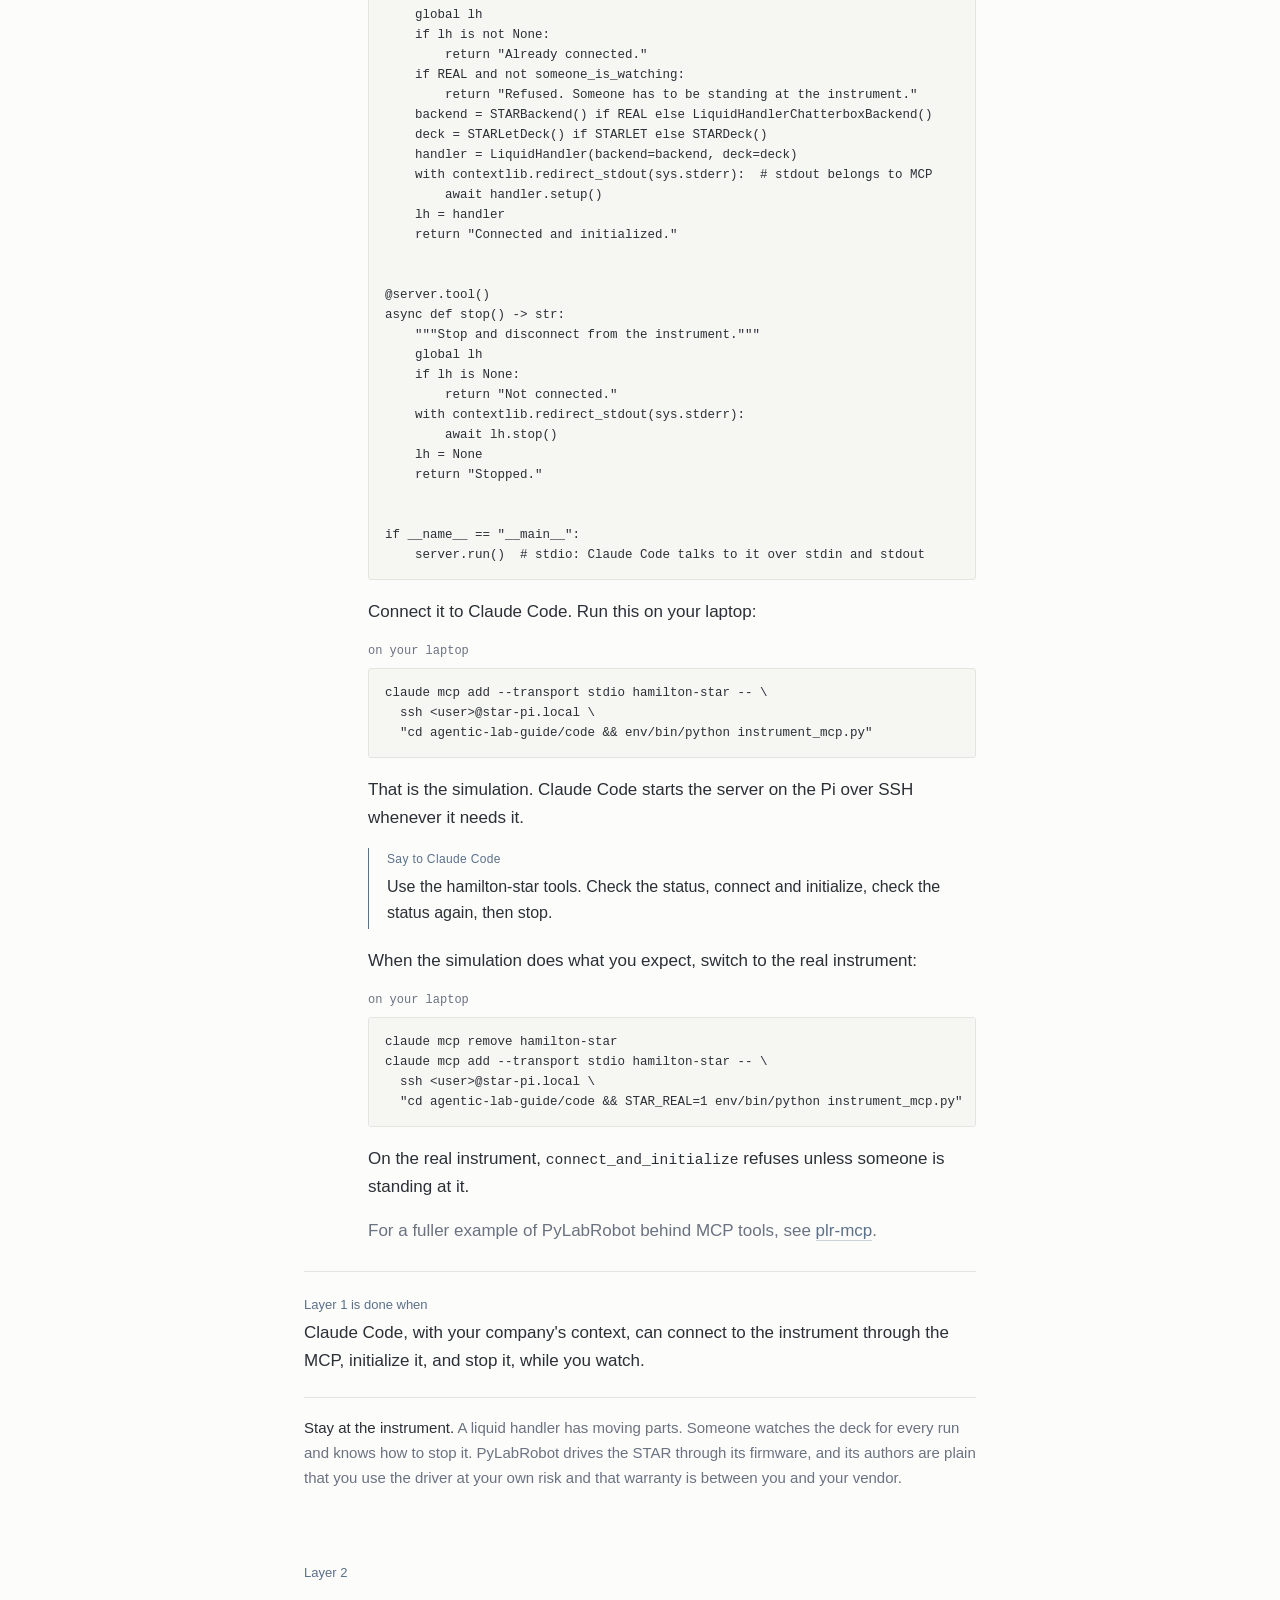
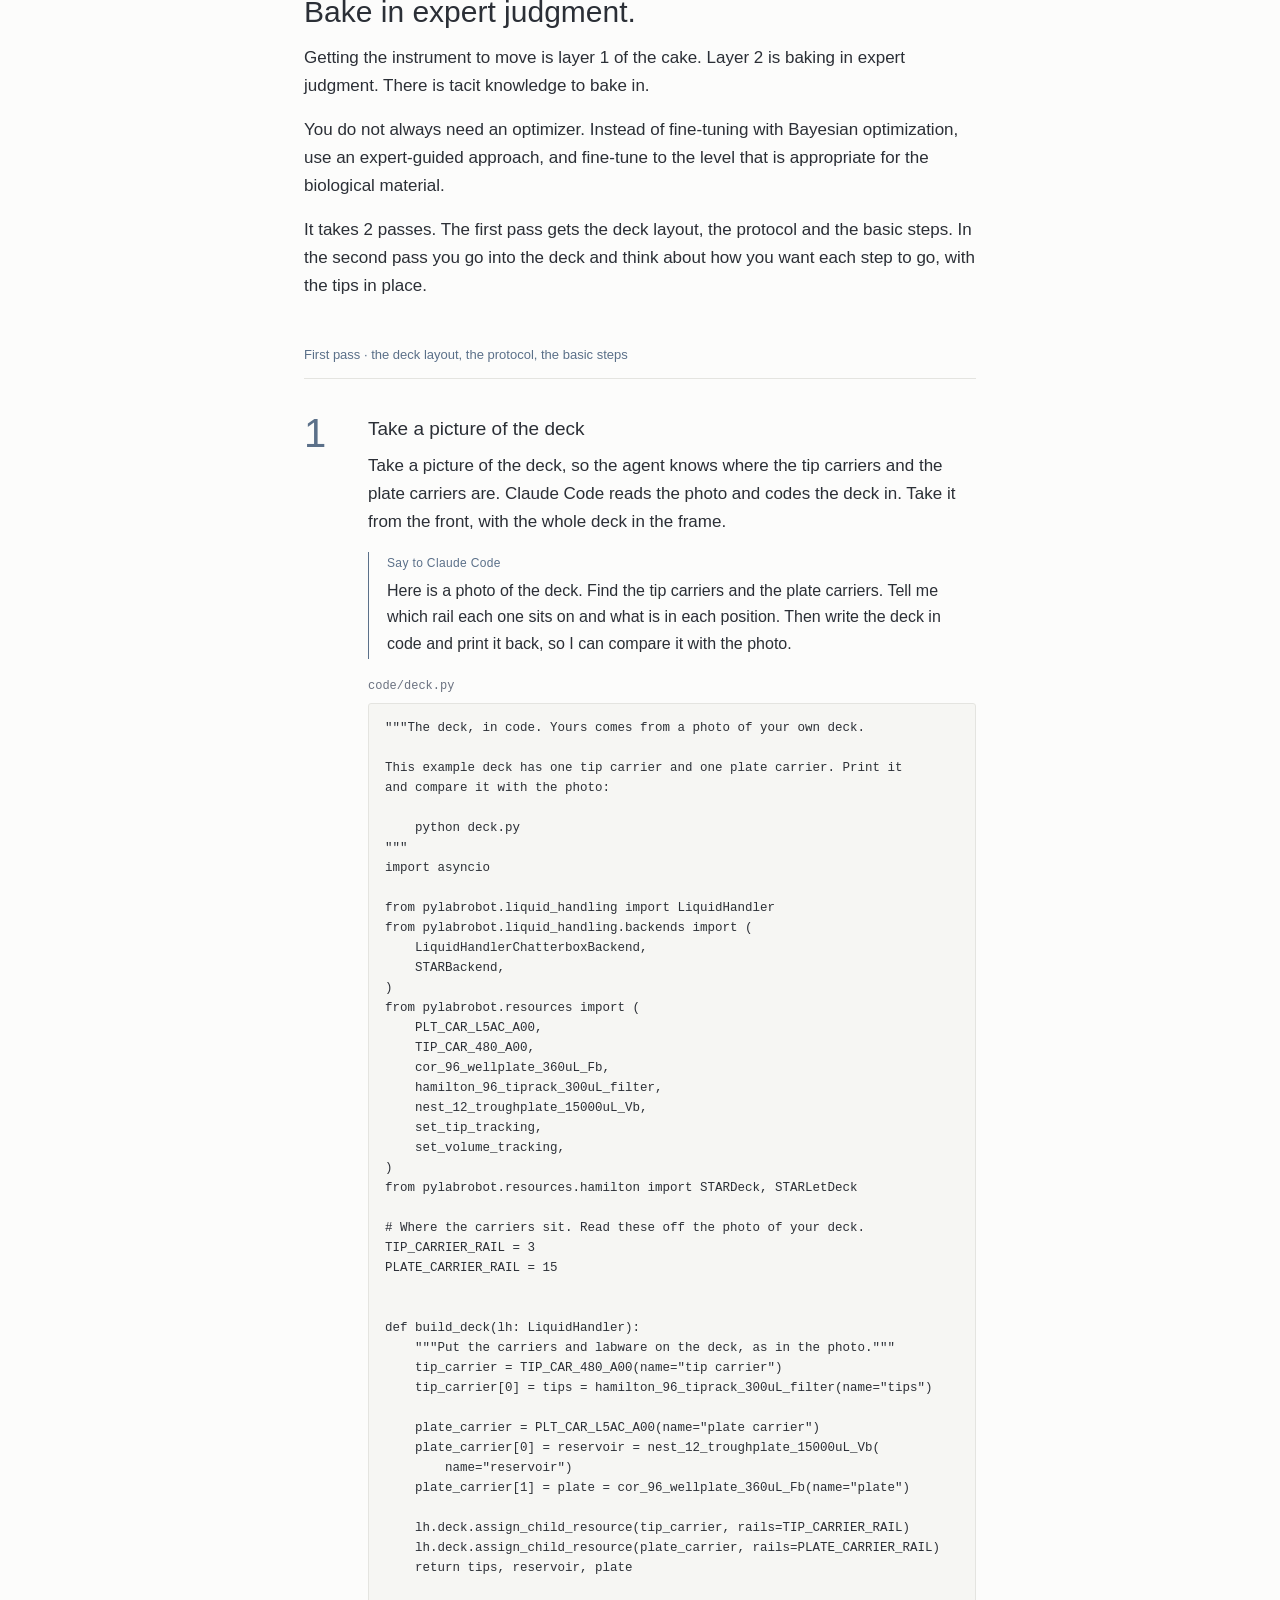
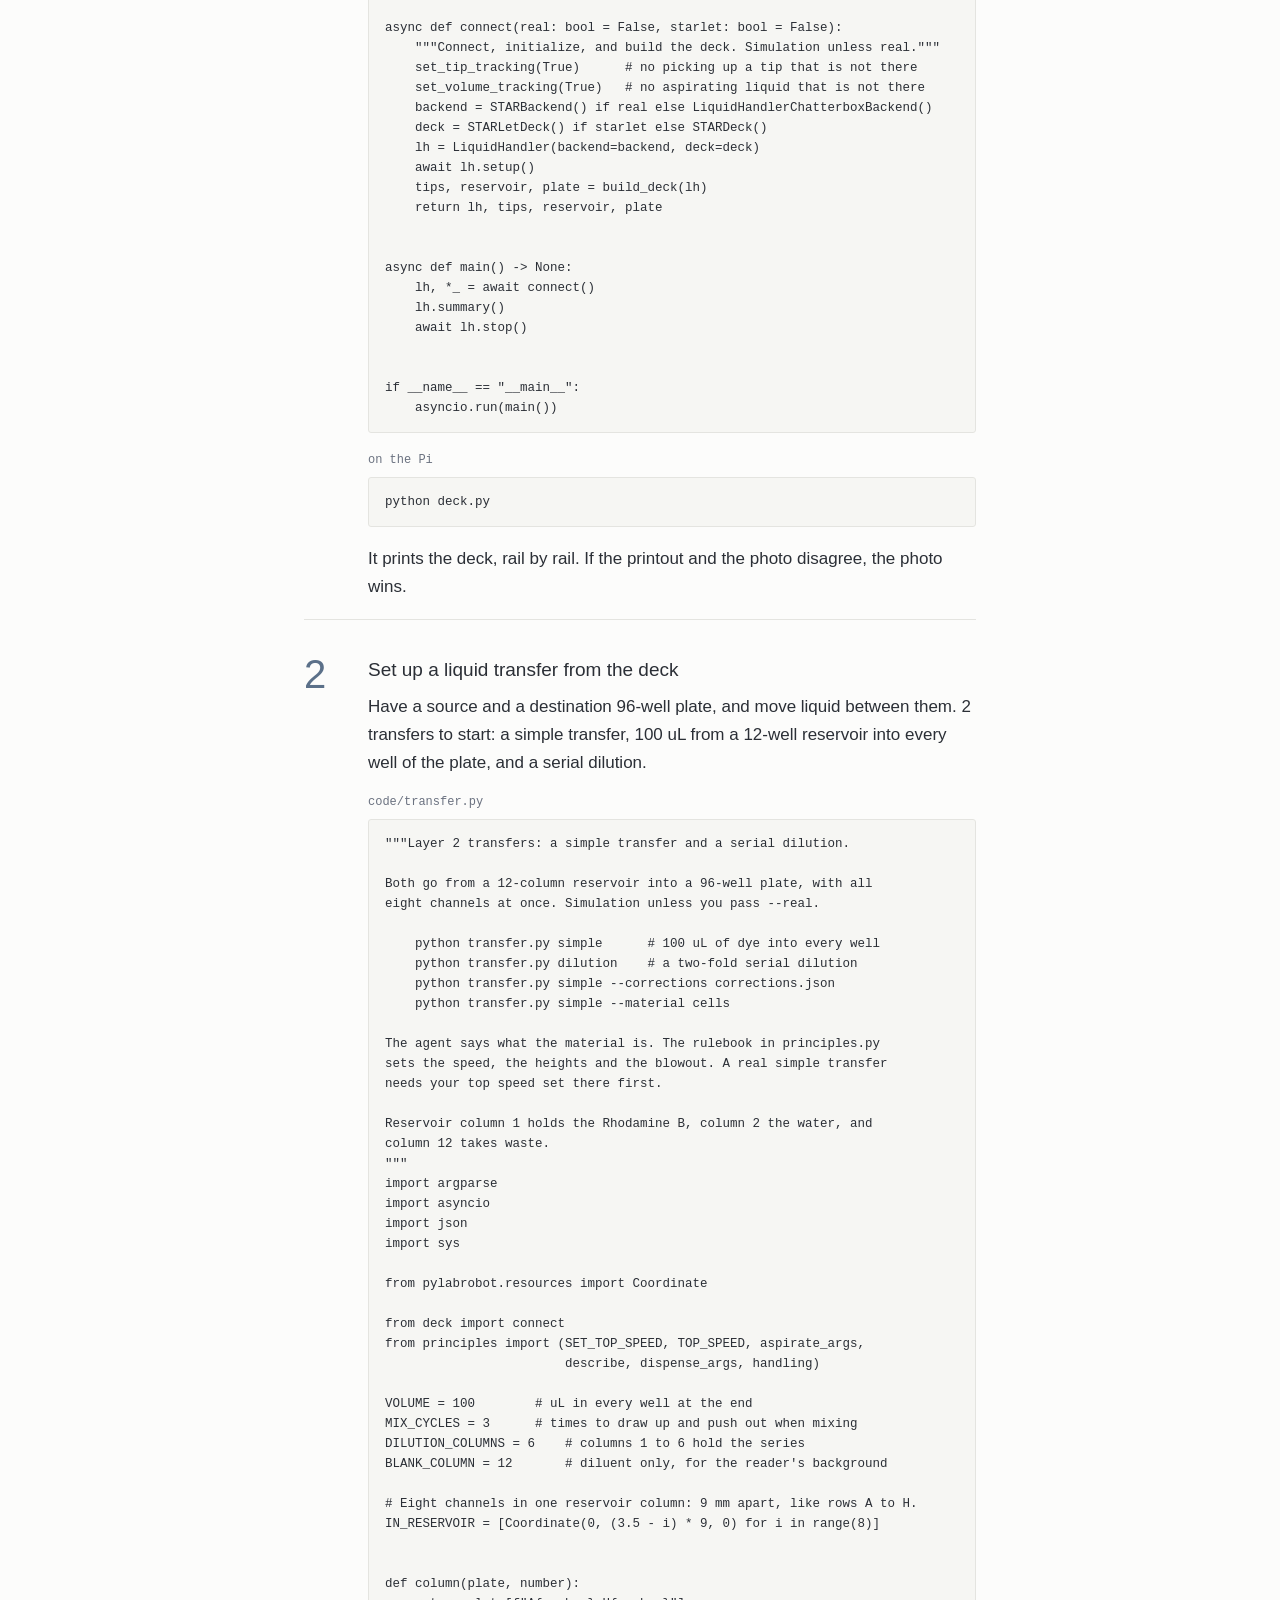
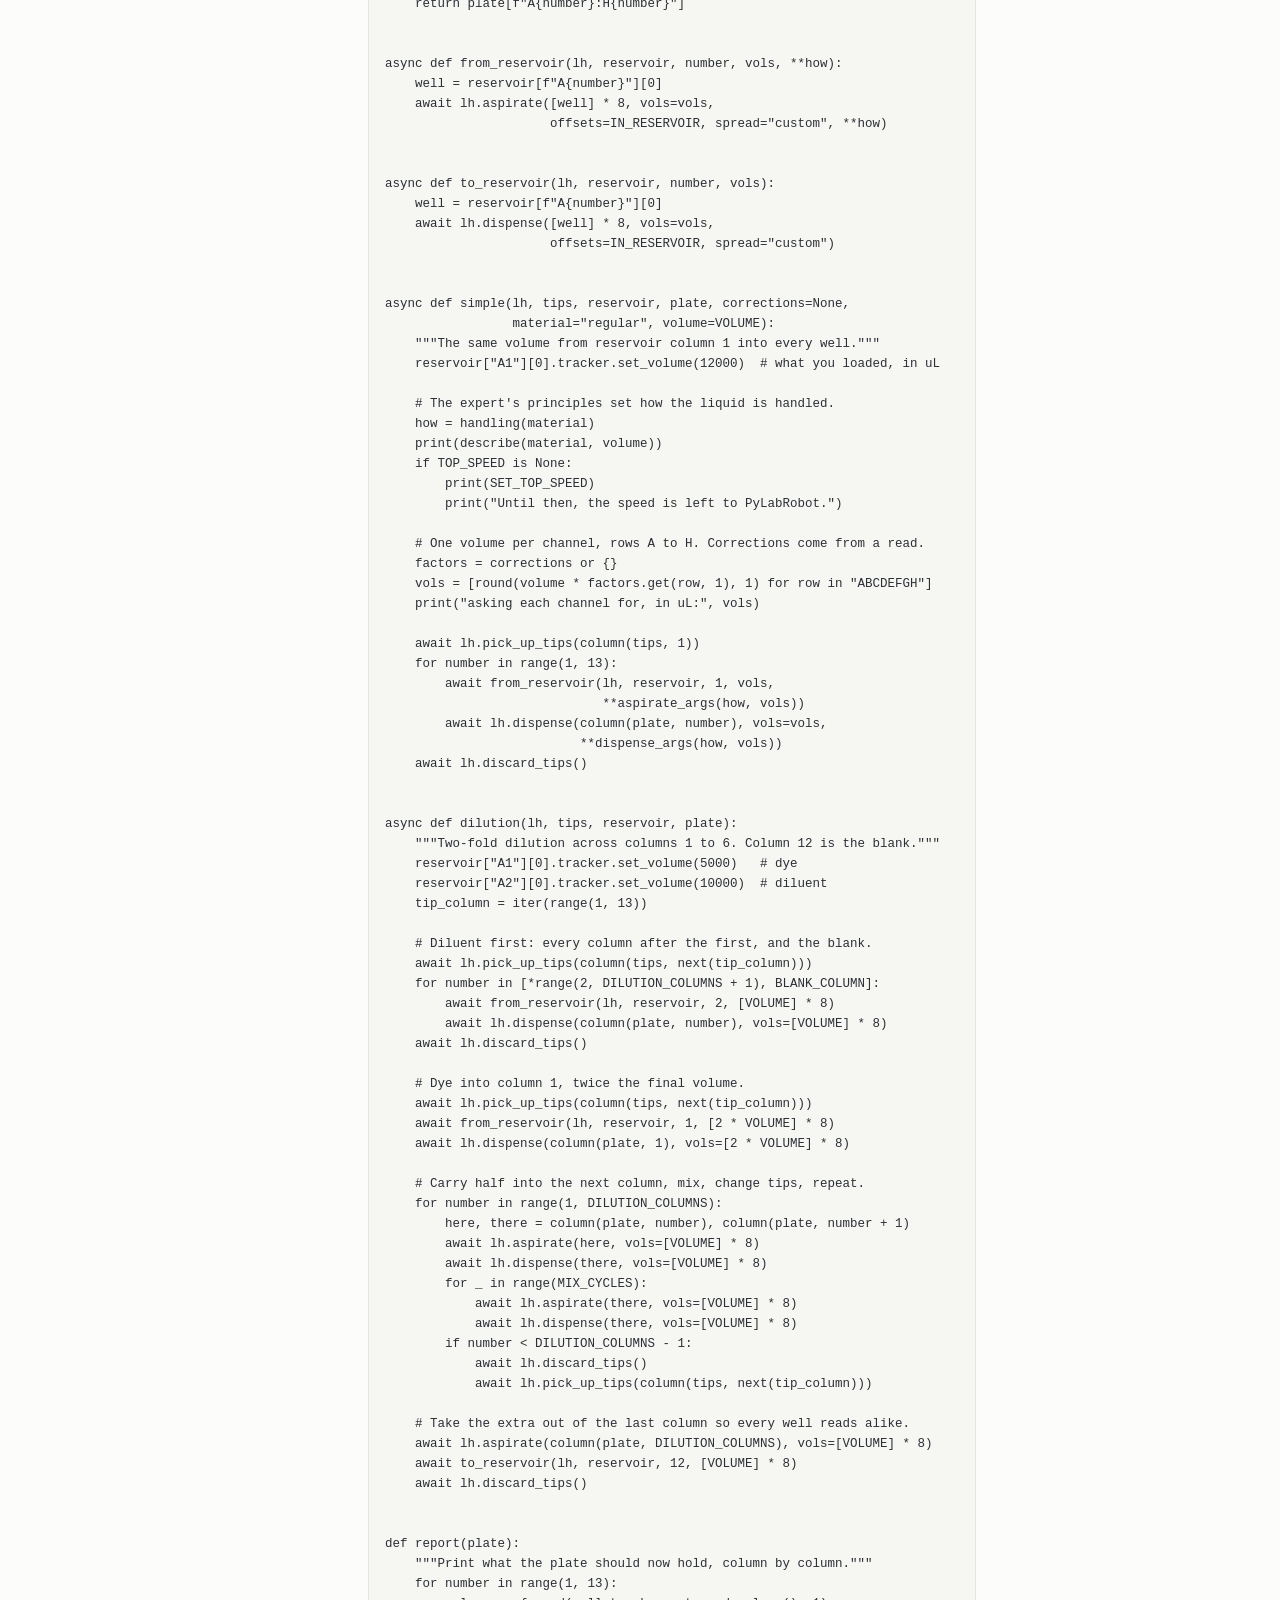
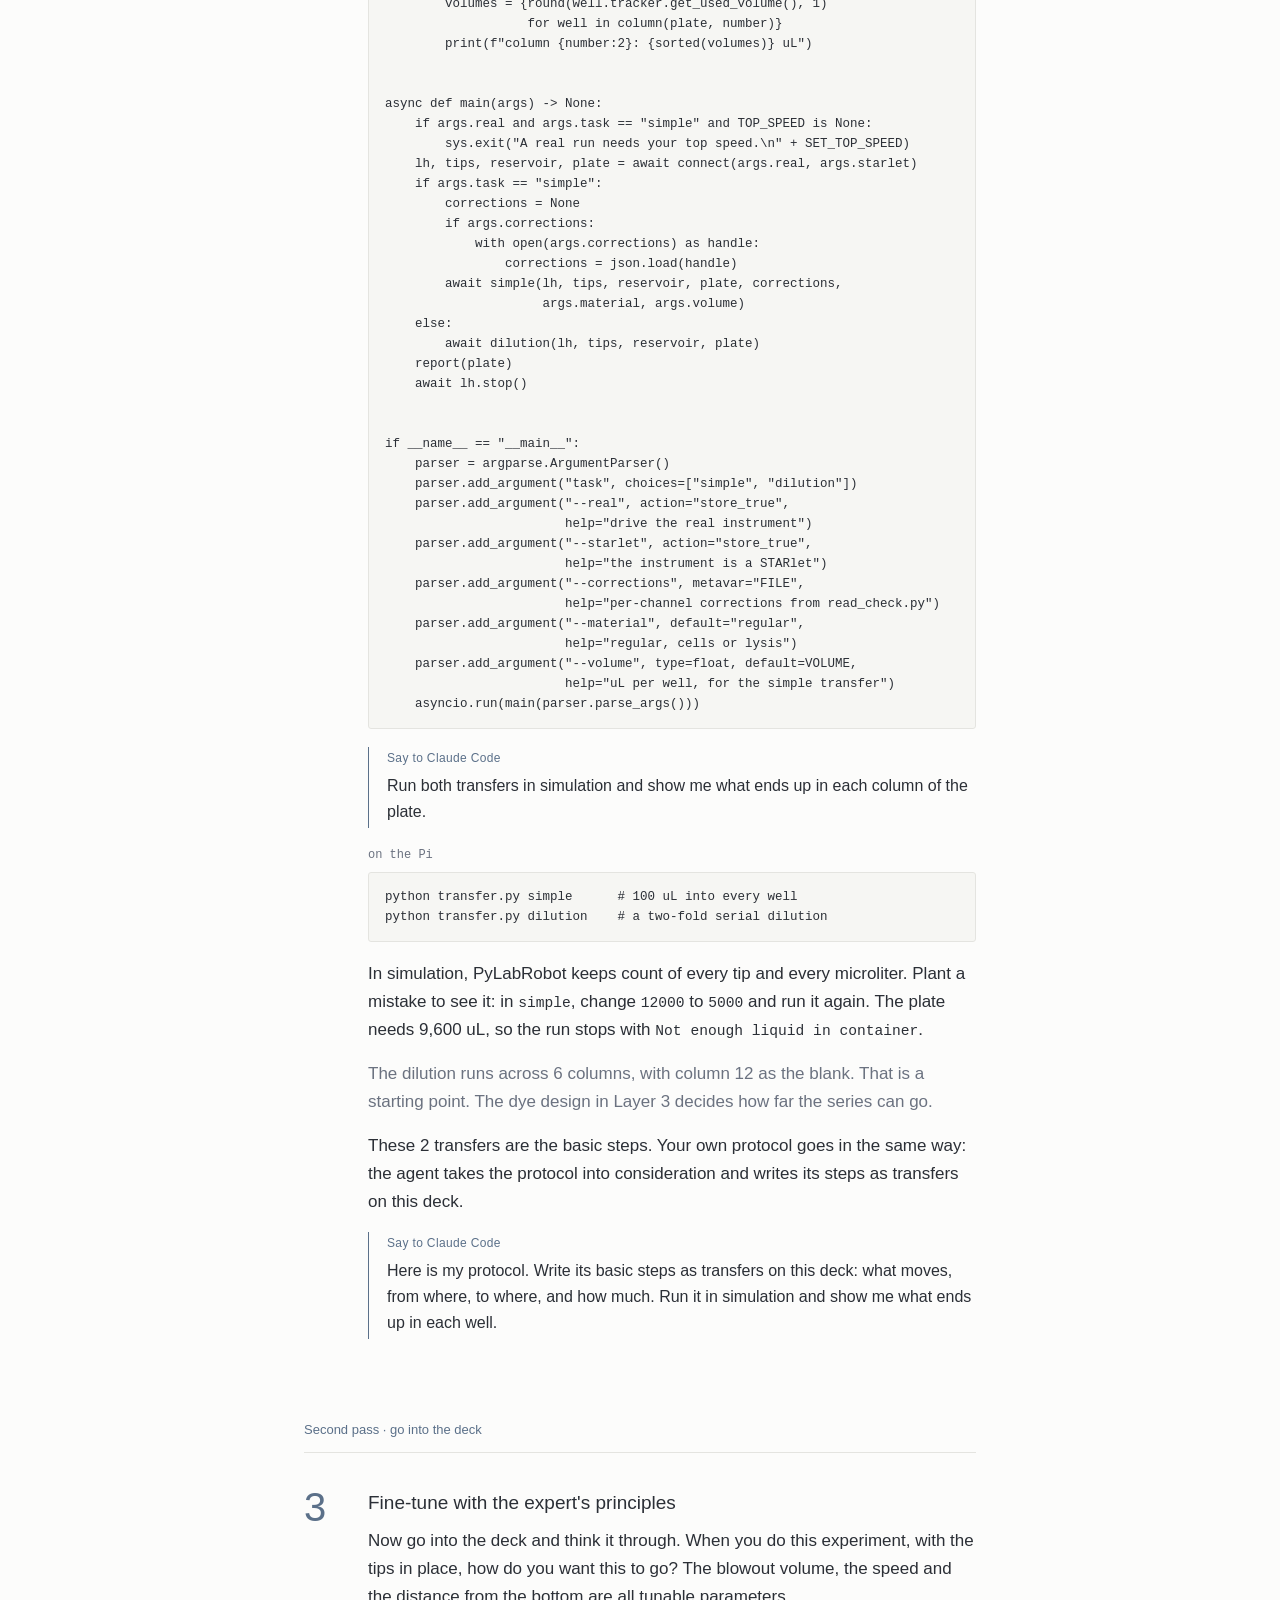
==== commit 801dd477: "Give liquid handling a part of its own Liquid handling now has its own page, docs/liquid-handling.ht" ====
--- a/docs/index.html
+++ b/docs/index.html
@@ -7,7 +7,7 @@
 <meta name="author" content="Di Hu">
 <meta name="description" content="How to go from an instrument to an instrument driven by an agent, performing at the scientist's bar. The path is universal. Chapter one walks it with a Hamilton STAR and STARlet.">
 <meta name="color-scheme" content="light">
-<style>
+<style data-file="shared/style.css">
   :root {
     --ground: #fcfcfb;
     --ink: #2b2f36;
@@ -194,7 +194,7 @@
 
   <div class="bar">
     <span>Agentic Lab Guide</span>
-    <a href="https://github.com/di-omics">Di Hu</a>
+    <span><a href="liquid-handling.html">Liquid handling</a> &nbsp;&middot;&nbsp; <a href="https://github.com/di-omics">Di Hu</a></span>
   </div>
 
   <div class="cover">
@@ -204,7 +204,7 @@
     <p class="byline">Written by <b>Di Hu</b> &middot; Draft, November 2026</p>
   </div>
 
-  <div class="path" role="img" aria-label="Claude Code, holding your company's context, reaches a Raspberry Pi through an MCP. The Pi runs PyLabRobot and drives the instrument over a cable.">
+  <div class="path" role="img" aria-label="Claude Code, holding your company's context, reaches a Raspberry Pi, or another computer, through an MCP. It runs PyLabRobot and drives the instrument over a cable.">
     <div class="node">
       <svg width="72" height="56" viewBox="0 0 72 56" fill="none" stroke="#6b7280" stroke-width="1" stroke-linecap="round" stroke-linejoin="round">
         <rect x="14" y="8" width="44" height="30" rx="2"/>
@@ -225,7 +225,7 @@
         <circle cx="15" cy="41" r="1.4"/><circle cx="48" cy="41" r="1.4"/>
       </svg>
       <div class="name">Raspberry Pi</div>
-      <div class="what">runs PyLabRobot</div>
+      <div class="what">or another computer, running PyLabRobot</div>
     </div>
     <div class="link"><div class="wire"></div><div class="label">cable</div></div>
     <div class="node">
@@ -253,15 +253,19 @@
       <div><span class="n">2</span><span class="t">Talk to it through an agentic harness</span><span class="d">Through what matters to you: your own protocols, your own Claude Code, whatever you are comfortable with.</span></div>
       <div><span class="n">3</span><span class="t">Let it drive the instrument</span><span class="d">With your protocol taken into consideration.</span></div>
       <div><span class="n">4</span><span class="t">First pass</span><span class="d">The deck layout, the protocol, the basic steps.</span></div>
-      <div><span class="n">5</span><span class="t">Second pass</span><span class="d">Go into the deck. With the tips in place, how do you want this to go? The blowout volume, the speed and the distance from the bottom are all <a href="#tunable">tunable parameters</a>.</span></div>
+      <div><span class="n">5</span><span class="t">Second pass</span><span class="d">Go into the deck. With the tips in place, how do you want this to go? The blowout volume, the speed and the distance from the bottom are all <a href="liquid-handling.html">tunable parameters</a>.</span></div>
     </div>
     <p class="note" style="margin-top:22px;font-size:15px">Steps 1 to 3 are <a href="#layer-1">Layer 1</a>. The 2 passes are <a href="#layer-2">Layer 2</a>.</p>
+    <div class="done" style="margin-top:28px">
+      <div class="who">A part of its own</div>
+      <p><a href="liquid-handling.html">Liquid handling</a>: an expert's guide to the tunable parameters. The blowout volume, the speed and the distance from the bottom, and where to start with each.</p>
+    </div>
   </section>
 
   <section>
     <p class="eyebrow">How this guide works</p>
     <h2>2+ layers of cake.</h2>
-    <p>It is universal. Whatever the instrument, the path is the same: plug it into a Raspberry Pi, drive it with <a href="https://docs.pylabrobot.org">PyLabRobot</a>, and make an MCP that connects your company's context to it. That is layer 1 of the cake. Layer 2 is baking in expert judgment. And there are more layers of cake than two.</p>
+    <p>It is universal. Whatever the instrument, the path is the same: plug it into a Raspberry Pi, or any computer that can stay with it, drive it with <a href="https://docs.pylabrobot.org">PyLabRobot</a>, and make an MCP that connects your company's context to it. That is layer 1 of the cake. Layer 2 is baking in expert judgment. And there are more layers of cake than two.</p>
     <div class="cake">
       <div><span class="n">Layer 1</span><span class="t">Get it going</span><span class="d">From an instrument, to a Raspberry Pi, to an MCP that connects your company's context to the PyLabRobot that drives it.</span></div>
       <div><span class="n">Layer 2</span><span class="t">Bake in expert judgment</span><span class="d">Expert-guided fine-tuning, to the level that is appropriate for the biological material.</span></div>
@@ -286,7 +290,7 @@
     <h3 style="margin-top:34px">What you need</h3>
     <table>
       <tr><td>Hamilton STAR or STARlet</td><td>The instrument.</td></tr>
-      <tr><td>Raspberry Pi</td><td>With its power supply and a microSD card. This is the small computer that stays with the instrument.</td></tr>
+      <tr><td>Raspberry Pi</td><td>With its power supply and a microSD card. This is the small computer that stays with the instrument. It does not have to be a Pi: any computer that can stay with the instrument and run Python works.</td></tr>
       <tr><td>USB-A to USB-B cable</td><td>Connects the Pi to the Hamilton. USB-A is the flat plug and goes into the Pi. USB-B is the square plug and goes into the Hamilton.</td></tr>
       <tr><td>Ethernet cable or Wi-Fi</td><td>Puts the Pi on your network.</td></tr>
       <tr><td>A laptop with Claude Code</td><td>Where you work with the agent.</td></tr>
@@ -296,7 +300,7 @@
       <div class="no">1</div>
       <div class="body">
         <h3>Start with a Raspberry Pi</h3>
-        <p>The Pi is a dedicated computer for the instrument. It sits next to the Hamilton and stays on, so the agent always has a way in and your laptop can come and go.</p>
+        <p>The Pi is a dedicated computer for the instrument. It sits next to the Hamilton and stays on, so the agent always has a way in and your laptop can come and go. It does not have to be a Raspberry Pi. Any computer that can stay with the instrument works too, and then you start at step 2.</p>
         <p>Install Raspberry Pi OS on the microSD card with the <a href="https://www.raspberrypi.com/software/">Raspberry Pi Imager</a>. In the Imager's settings, give the Pi a hostname, create a user, and turn on SSH. This guide uses the hostname <code>star-pi</code>.</p>
       </div>
     </div>
@@ -789,165 +793,8 @@
       <div class="no">3</div>
       <div class="body">
         <h3>Fine-tune with the expert's principles</h3>
-        <p>Now go into the deck and think it through. When you do this experiment, with the tips in place, how do you want this to go? By the physics of the tip, the liquid might hang as a drop. So you want a certain degree of blowout volume, a certain degree of speed, and a certain distance from the bottom. All of these are tunable parameters.</p>
-        <p>Start with regular parameters, maximum speed for everything. Then tune:</p>
-        <div class="tune" id="tunable">
-          <div class="head"><span>Tunable parameter</span><span>What the expert wants</span><span>Start here</span></div>
-          <div><span class="p">Blowout volume</span><span class="w">Sufficient blowout, to ensure proper liquid handling.</span><span class="s">For low volume, 20 percent of the volume.</span></div>
-          <div><span class="p">Speed</span><span class="w">Maximum speed for everything. Gentler into cells. A forceful dispense for lysis.</span><span class="s">Maximum. Into cells, 50 to 70 percent of maximum.</span></div>
-          <div><span class="p">Distance from the bottom, at aspirate</span><span class="w">Low enough that the liquid is not missed.</span><span class="s">1 mm. <span class="ph">Placeholder.</span></span></div>
-          <div><span class="p">Distance from the bottom, at dispense</span><span class="w">A Z height where every droplet catches the well. Over cells: far enough that the tips do not scrape the cells, close enough that the droplet dips in the well.</span><span class="s">1 mm, and 3 mm over cells. <span class="ph">Placeholders.</span></span></div>
-        </div>
-        <p class="note">There are no exact speeds in this guide. The top speed differs with the instrument, the tips and the liquid, so that number is yours to set.</p>
-        <p>This is an expert's guide to liquid handling. Use it as a starting principle for what would work, then tune it on your own instrument, with your own tips and labware.</p>
-        <p>These go into a rulebook. The agent says what the material is. The rulebook sets the speed, the heights and the blowout.</p>
-        <div class="file"><div class="cap">code/principles.py</div>
-<pre data-file="code/principles.py">"""Expert-guided fine-tuning, as a rulebook.
-
-You do not always need an optimizer. Start with regular parameters and
-maximum speed for everything, then fine-tune to the level that is
-appropriate for the biological material.
-
-The numbers below are the tunable parameters: the blowout volume, the
-speed and the distance from the bottom. Use them as a starting
-principle for what would work, then tune them on your own instrument.
-
-There is no exact speed here. Speed is a share of the top speed, and
-the top speed differs with the instrument, the tips and the liquid.
-Set yours in TOP_SPEED.
-
-The words are the expert's. A number marked PLACEHOLDER is the
-expert's to set for the instrument, the tips and the labware.
-
-    python principles.py
-"""
-from dataclasses import dataclass
-
-TOP_SPEED = None             # uL/s. Yours to set. A real run needs it.
-BLOWOUT_SHARE = 0.20         # blowout air, as a share of the volume
-CELLS_SPEED_SHARE = 0.60     # 50 to 70 percent of the top speed
-ASPIRATE_HEIGHT = 1.0        # mm above the bottom. PLACEHOLDER
-DISPENSE_HEIGHT = 1.0        # mm above the bottom. PLACEHOLDER
-CELLS_DISPENSE_HEIGHT = 3.0  # mm above the bottom. PLACEHOLDER
-
-SET_TOP_SPEED = ("TOP_SPEED is not set. It differs with the instrument,"
-                 " the tips\nand the liquid. Set yours in principles.py.")
-
-EVERY_TRANSFER = (
-    "Start with regular parameters, maximum speed for everything.",
-    "Sufficient blowout volume, to ensure proper liquid handling.",
-    "Aspirate low enough that the liquid is not missed.",
-)
-CATCH = "Dispense at a Z height where every droplet catches the well."
-
-
-@dataclass(frozen=True)
-class Handling:
-    aspirate_speed: float    # a share of the top speed
-    aspirate_height: float
-    dispense_speed: float    # a share of the top speed
-    dispense_height: float
-    why: tuple
-
-
-def handling(material: str) -&gt; Handling:
-    """What the expert would set for this material."""
-    if material == "regular":
-        speed, height, why = 1.0, DISPENSE_HEIGHT, (CATCH,)
-    elif material == "cells":
-        speed = CELLS_SPEED_SHARE
-        height = CELLS_DISPENSE_HEIGHT
-        why = ("Gentler into cells: 50 to 70 percent of maximum speed.",
-               "Far enough that the tips do not scrape the cells.",
-               "Close enough that the droplet dips in the well.")
-    elif material == "lysis":
-        speed, height = 1.0, DISPENSE_HEIGHT
-        why = ("A forceful dispense for lysis.", CATCH)
-    else:
-        raise ValueError(
-            f"No principle for {material!r}. Ask the expert.")
-    return Handling(1.0, ASPIRATE_HEIGHT, speed, height,
-                    EVERY_TRANSFER + why)
-
-
-def _args(share: float, height: float, vols):
-    how = {"liquid_height": [height] * len(vols),
-           "blow_out_air_volume": [BLOWOUT_SHARE * v for v in vols]}
-    if TOP_SPEED is not None:
-        how["flow_rates"] = [share * TOP_SPEED] * len(vols)
-    return how    # with no top speed, the speed is left to PyLabRobot
-
-
-def aspirate_args(h: Handling, vols):
-    return _args(h.aspirate_speed, h.aspirate_height, vols)
-
-
-def dispense_args(h: Handling, vols):
-    return _args(h.dispense_speed, h.dispense_height, vols)
-
-
-def speed(share: float) -&gt; str:
-    words = ("top speed" if share == 1
-             else f"{share * 100:g} percent of top speed")
-    if TOP_SPEED is None:
-        return words
-    return f"{words}, {share * TOP_SPEED:g} uL/s"
-
-
-def describe(material: str, volume: float) -&gt; str:
-    h = handling(material)
-    lines = [
-        f"{material}, {volume:g} uL",
-        f"  aspirate at {speed(h.aspirate_speed)},"
-        f" {h.aspirate_height:g} mm above the bottom",
-        f"  dispense at {speed(h.dispense_speed)},"
-        f" {h.dispense_height:g} mm above the bottom",
-        f"  blowout  {BLOWOUT_SHARE * volume:g} uL",
-    ]
-    return "\n".join(lines + [f"  - {reason}" for reason in h.why])
-
-
-if __name__ == "__main__":
-    for material in ("regular", "cells", "lysis"):
-        print(describe(material, 100))
-        print()
-    if TOP_SPEED is None:
-        print(SET_TOP_SPEED)</pre></div>
-        <div class="file"><div class="cap">on the Pi</div>
-<pre>python principles.py</pre></div>
-        <div class="file"><div class="cap">what it prints</div>
-<pre data-file="code/example_outputs/principles.txt">regular, 100 uL
-  aspirate at top speed, 1 mm above the bottom
-  dispense at top speed, 1 mm above the bottom
-  blowout  20 uL
-  - Start with regular parameters, maximum speed for everything.
-  - Sufficient blowout volume, to ensure proper liquid handling.
-  - Aspirate low enough that the liquid is not missed.
-  - Dispense at a Z height where every droplet catches the well.
-
-cells, 100 uL
-  aspirate at top speed, 1 mm above the bottom
-  dispense at 60 percent of top speed, 3 mm above the bottom
-  blowout  20 uL
-  - Start with regular parameters, maximum speed for everything.
-  - Sufficient blowout volume, to ensure proper liquid handling.
-  - Aspirate low enough that the liquid is not missed.
-  - Gentler into cells: 50 to 70 percent of maximum speed.
-  - Far enough that the tips do not scrape the cells.
-  - Close enough that the droplet dips in the well.
-
-lysis, 100 uL
-  aspirate at top speed, 1 mm above the bottom
-  dispense at top speed, 1 mm above the bottom
-  blowout  20 uL
-  - Start with regular parameters, maximum speed for everything.
-  - Sufficient blowout volume, to ensure proper liquid handling.
-  - Aspirate low enough that the liquid is not missed.
-  - A forceful dispense for lysis.
-  - Dispense at a Z height where every droplet catches the well.
-
-TOP_SPEED is not set. It differs with the instrument, the tips
-and the liquid. Set yours in principles.py.</pre></div>
+        <p>Now go into the deck and think it through. When you do this experiment, with the tips in place, how do you want this to go? The blowout volume, the speed and the distance from the bottom are all tunable parameters.</p>
+        <p>The expert's principles have a part of their own: <a href="liquid-handling.html">Liquid handling</a>. It holds the tunable parameters, where to start with each, and the rulebook, <code>code/principles.py</code>. Here they are applied on this deck. The agent says what the material is. The rulebook sets the speed, the heights and the blowout.</p>
         <div class="say">
           <div class="who">Say to Claude Code</div>
           <p>Run the simple transfer for cells in simulation. Show me the speed, the heights and the blowout it used, and why.</p>
@@ -971,16 +818,7 @@
 <pre>python transfer.py simple --material blood</pre></div>
         <div class="file"><div class="cap">what it prints</div>
 <pre data-file="code/example_outputs/no_principle.txt">ValueError: No principle for 'blood'. Ask the expert.</pre></div>
-        <p class="note">The numbers marked PLACEHOLDER in the rulebook are the expert's to set for the tips and the labware: the 3 heights. The top speed is yours to set, and a real run does not start without it.</p>
-        <div class="say">
-          <div class="who">Say to Claude Code</div>
-          <p>Read the PyLabRobot source you installed. What speeds does it allow for my instrument and my tips, and what does its own liquid class use? Show me where you read each number. I will pick the top speed.</p>
-        </div>
-        <p>To use the rulebook in your own harness, hand it to your agent.</p>
-        <div class="say">
-          <div class="who">Say to Claude Code</div>
-          <p>Read <code>code/principles.py</code> in the Agentic Lab Guide. Use it as the starting point for every transfer you write for my instrument. Before anything runs, show me the blowout, the speed and the distance from the bottom for each step, and tell me which numbers I still have to set.</p>
-        </div>
+        <p class="note">A real simple transfer does not start until you set your top speed in the rulebook.</p>
       </div>
     </div>
 
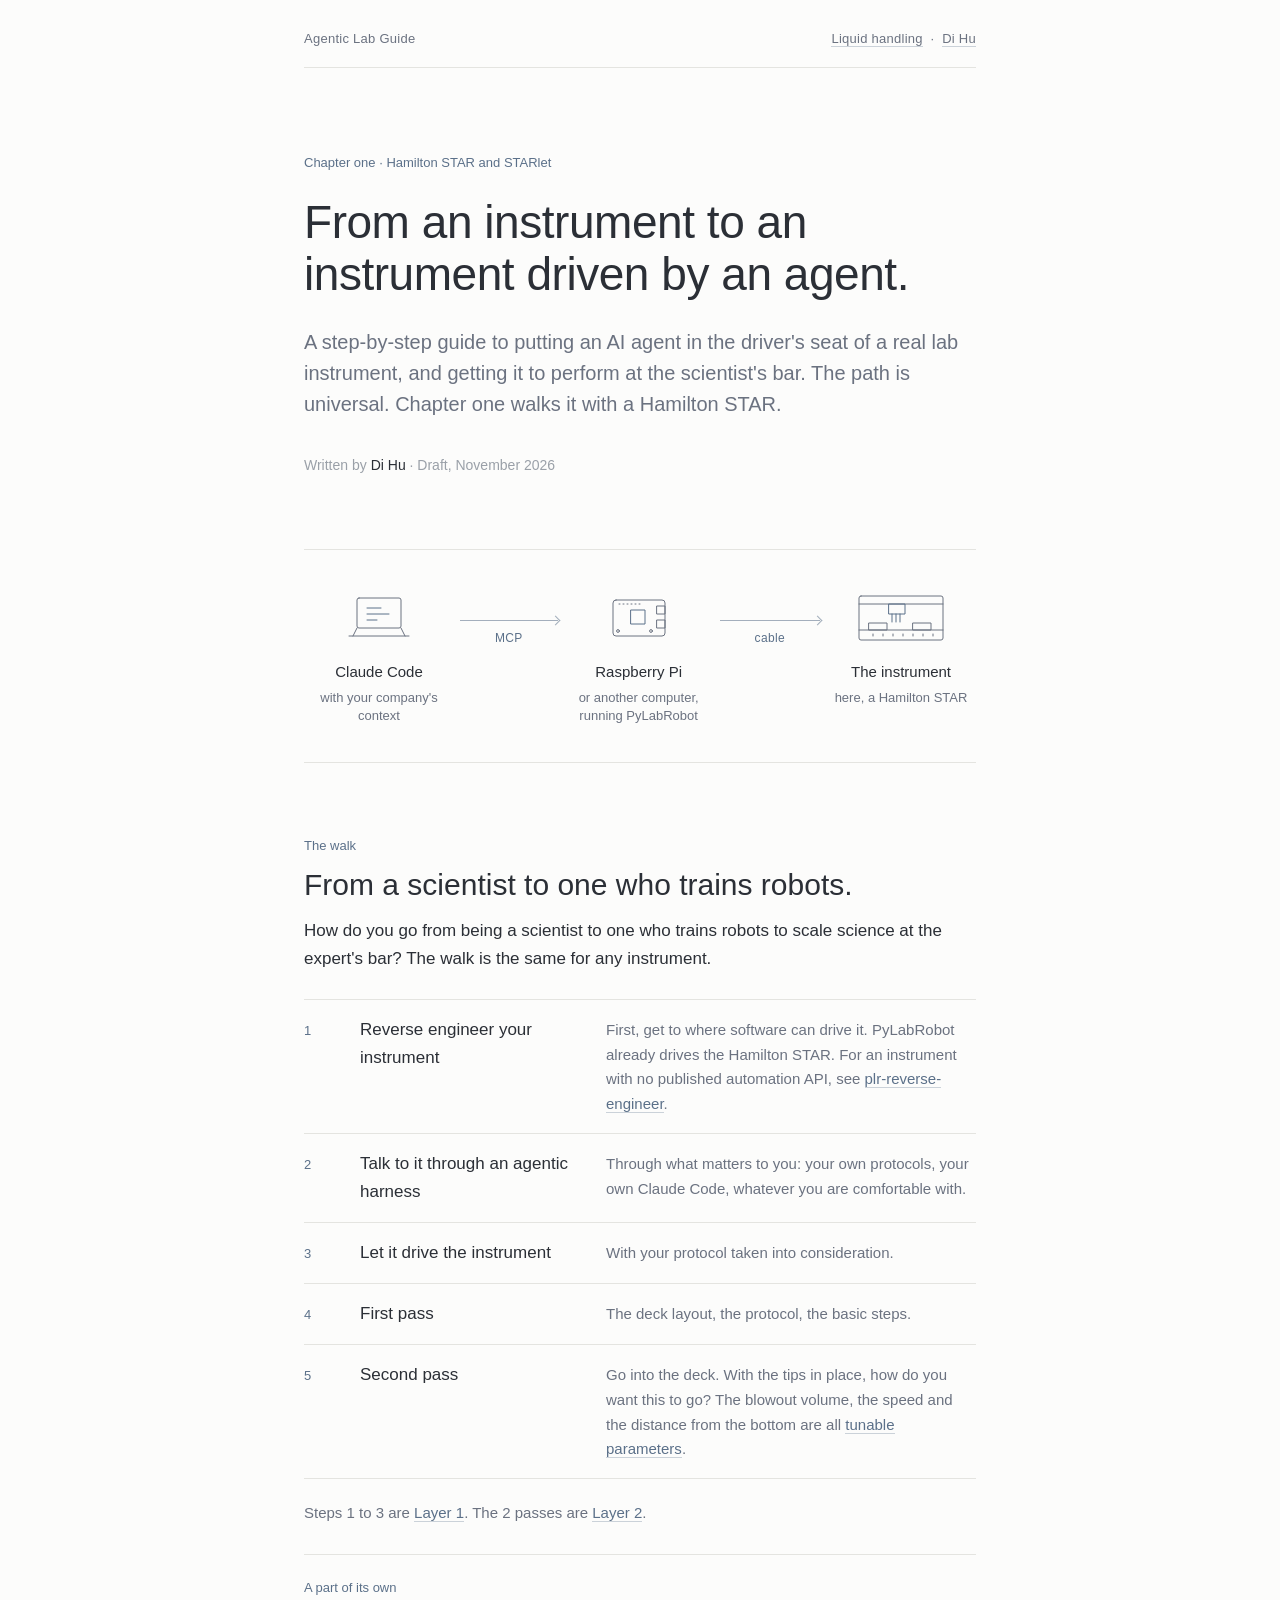
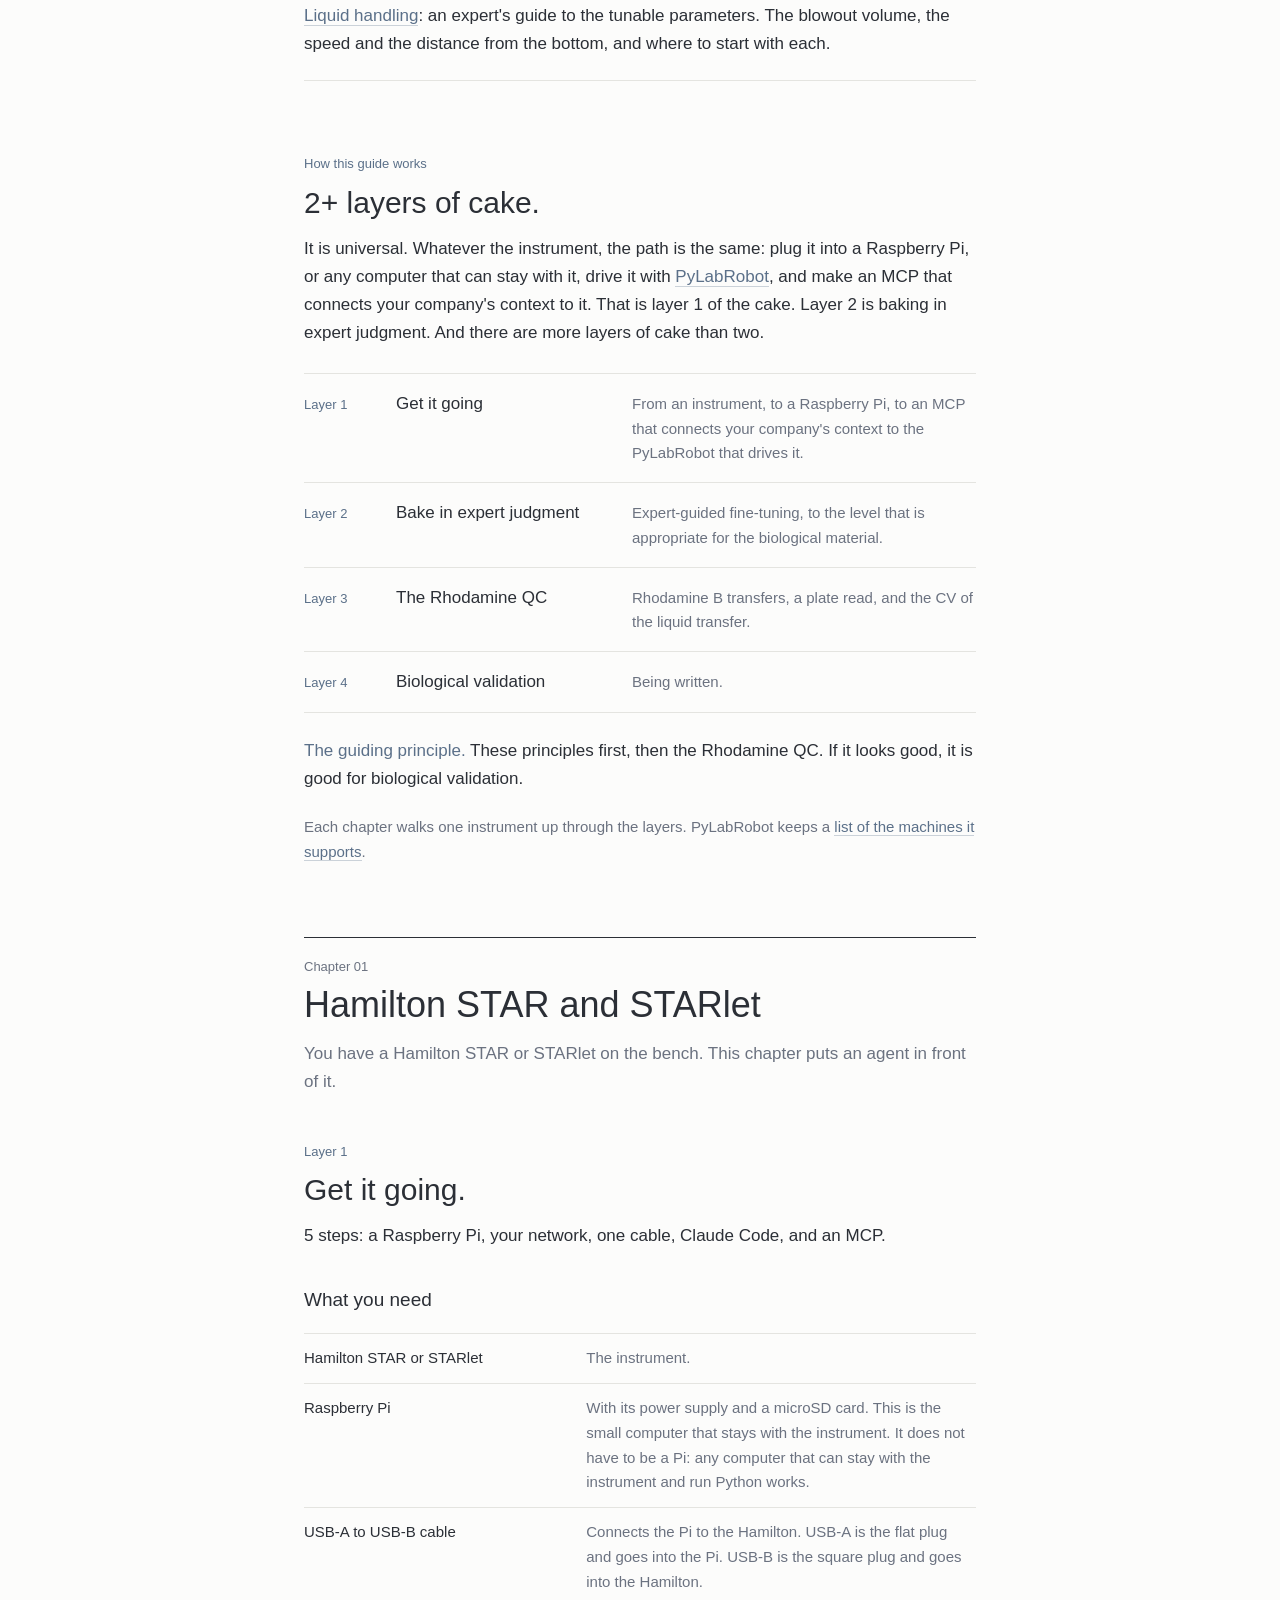
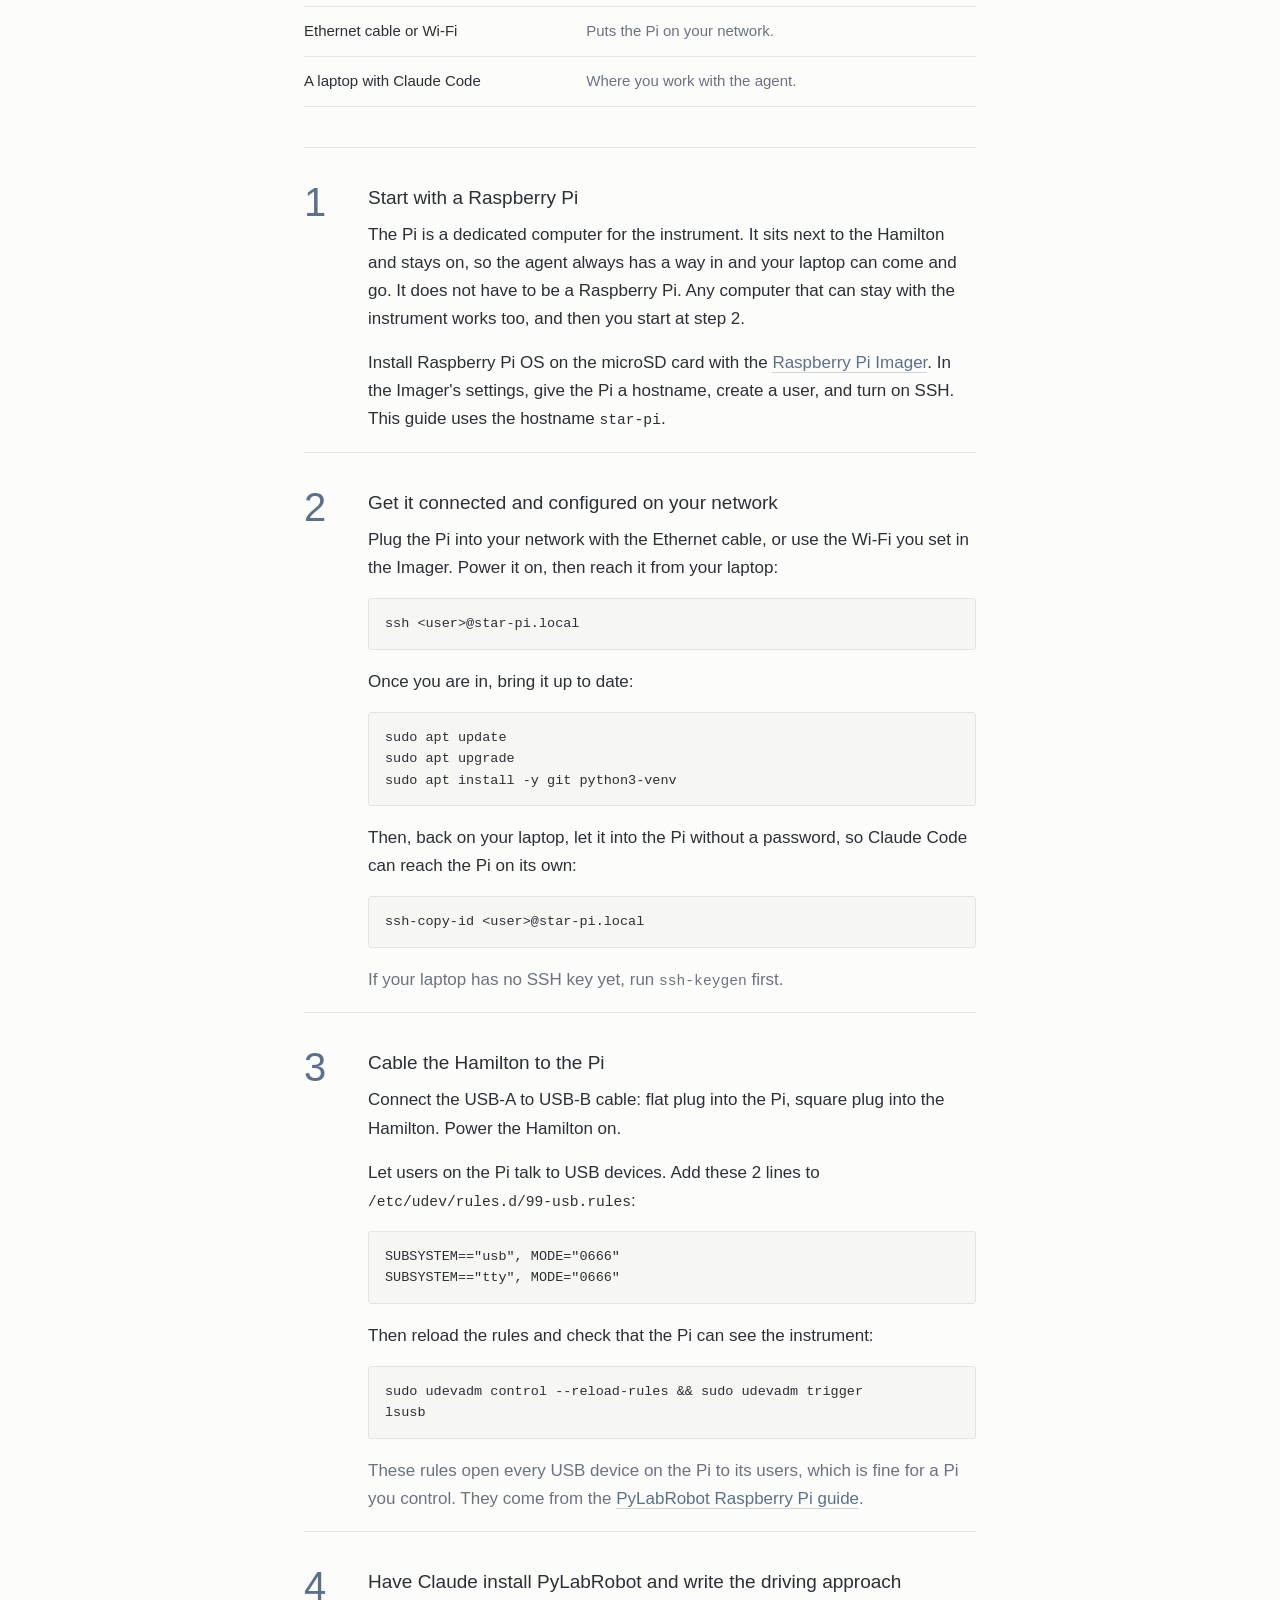
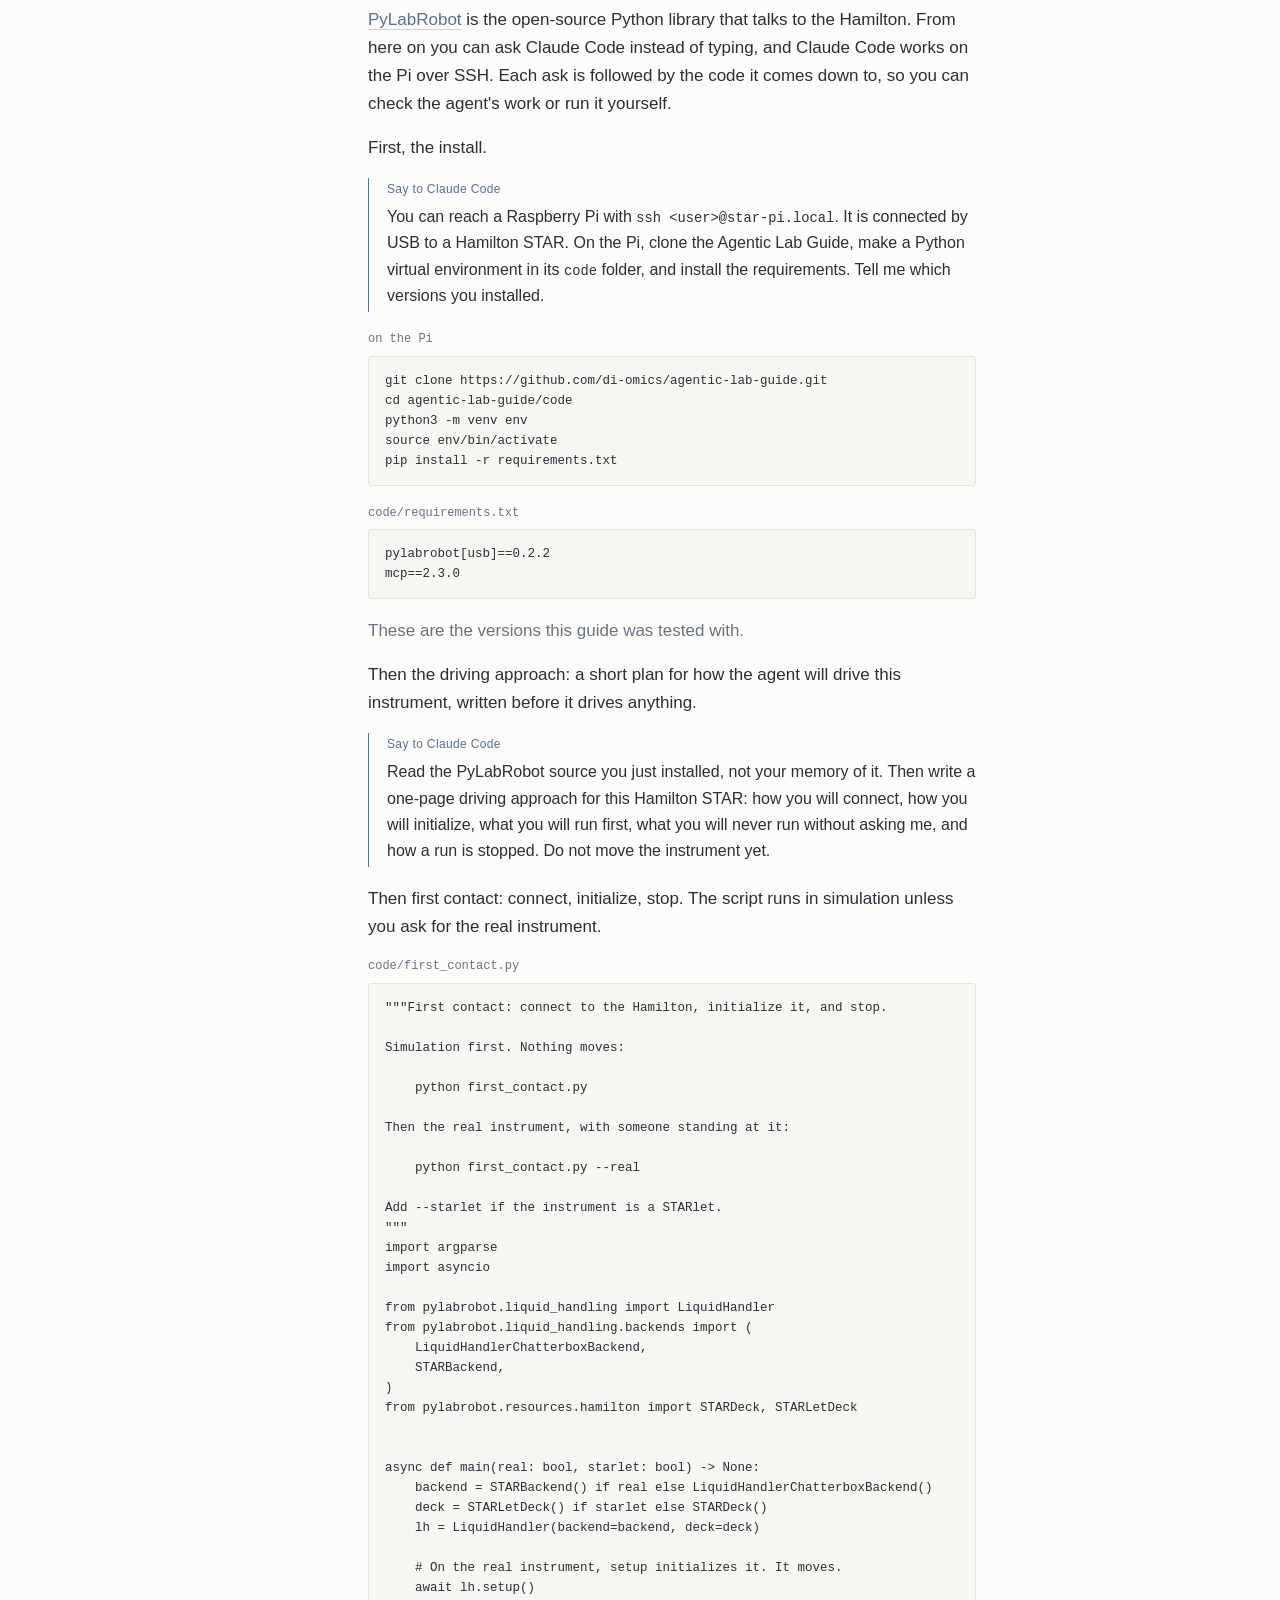
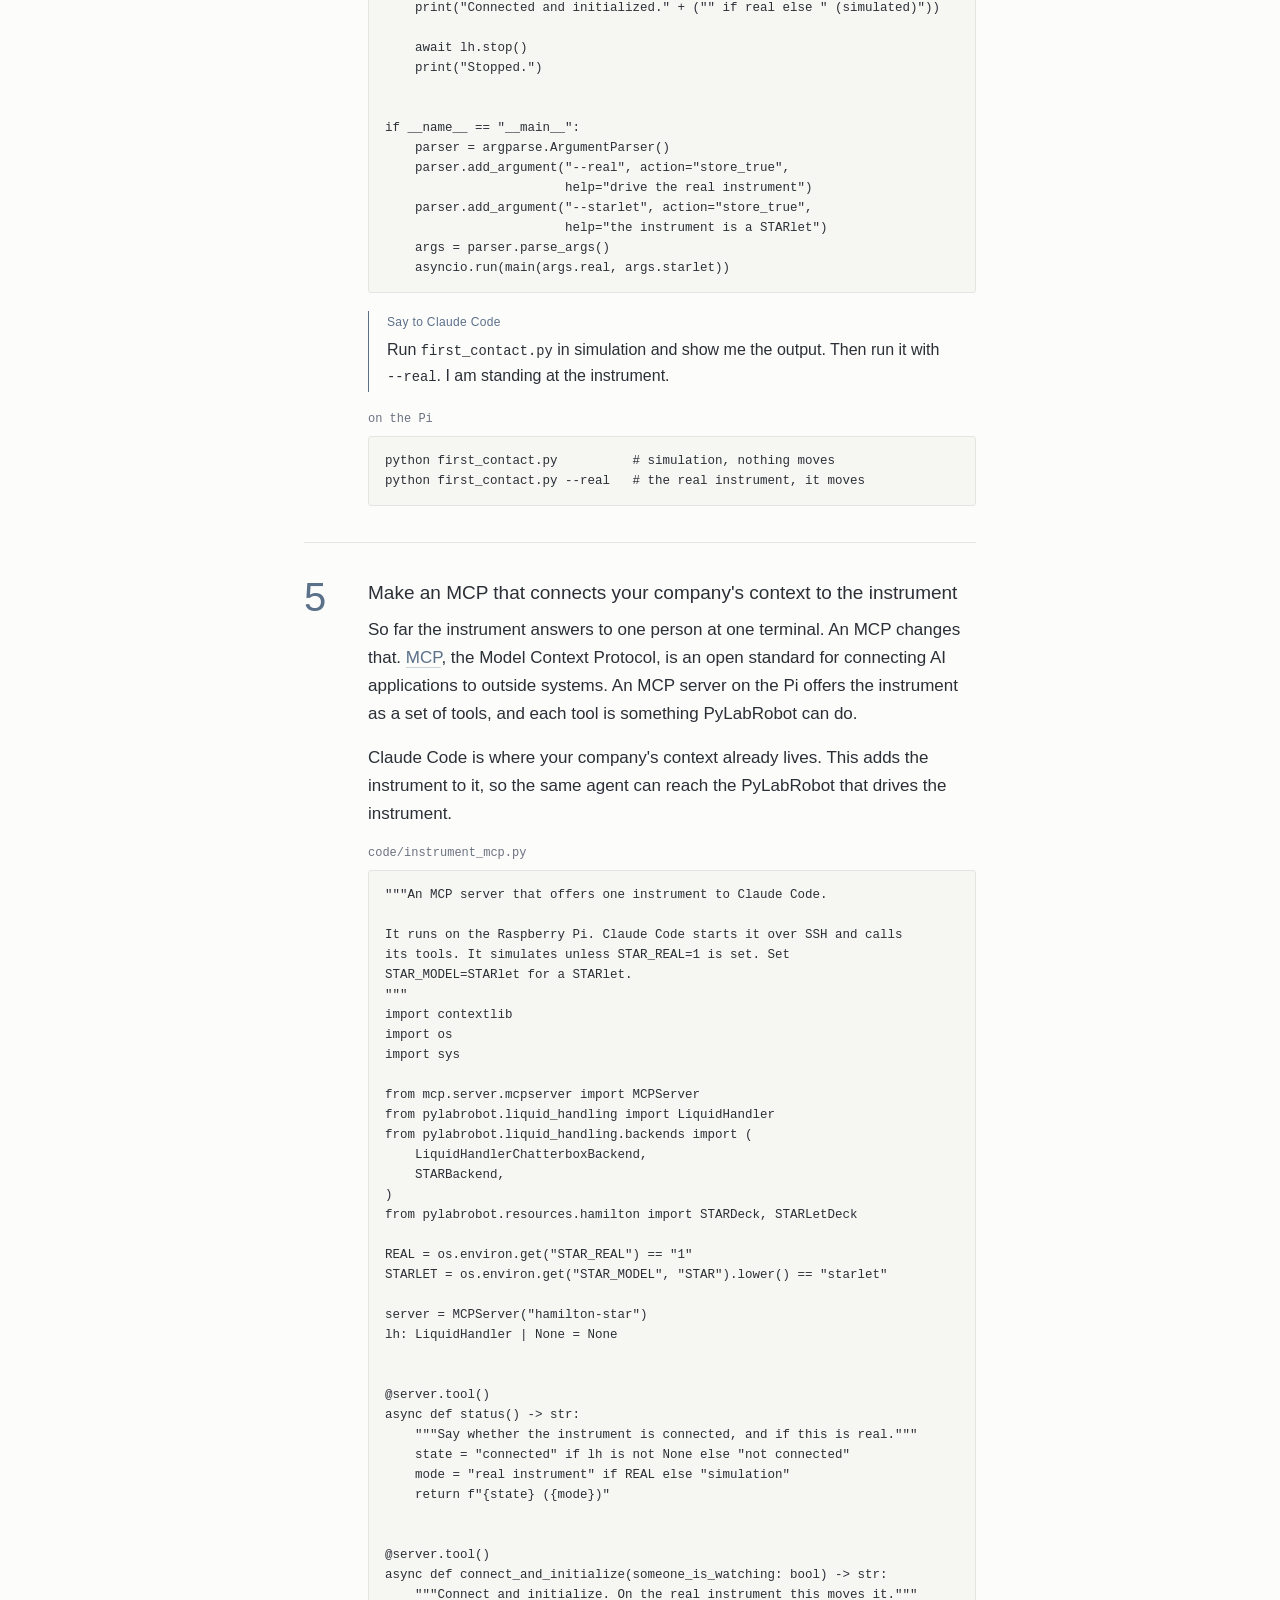
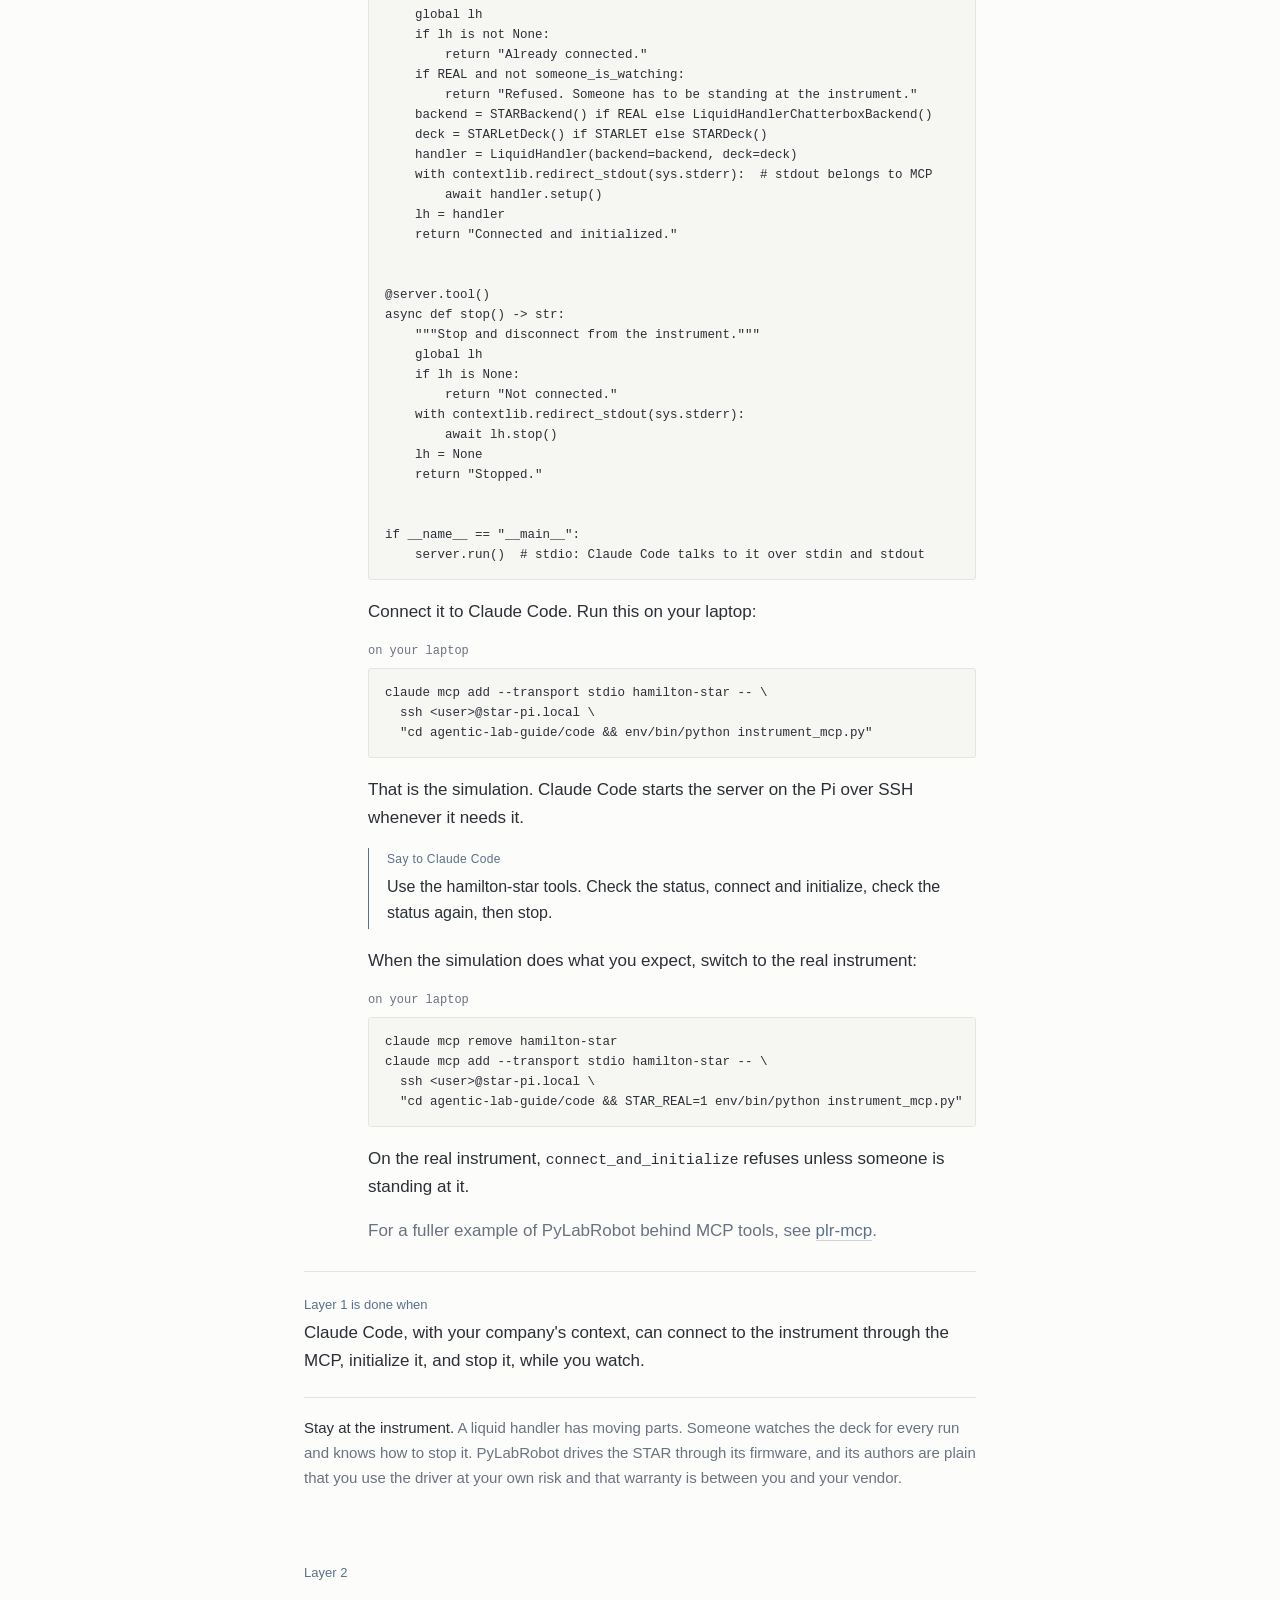
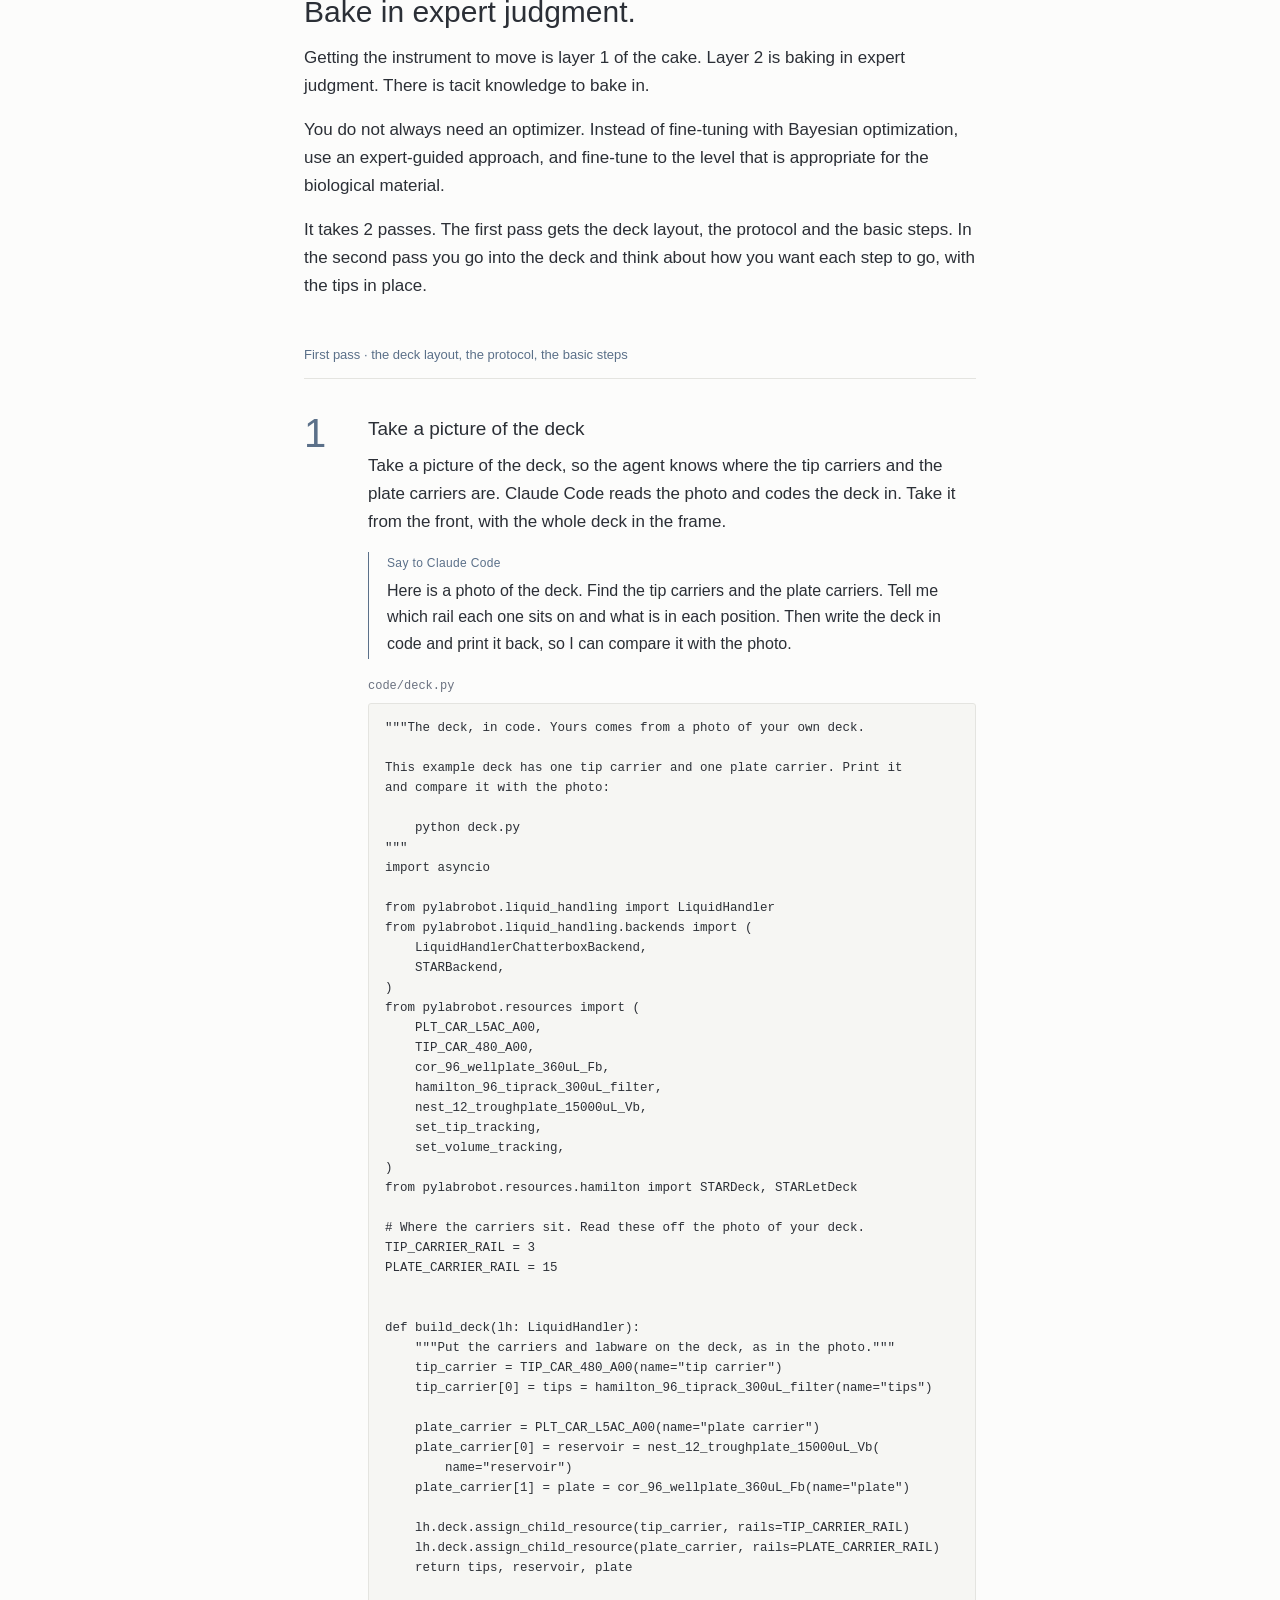
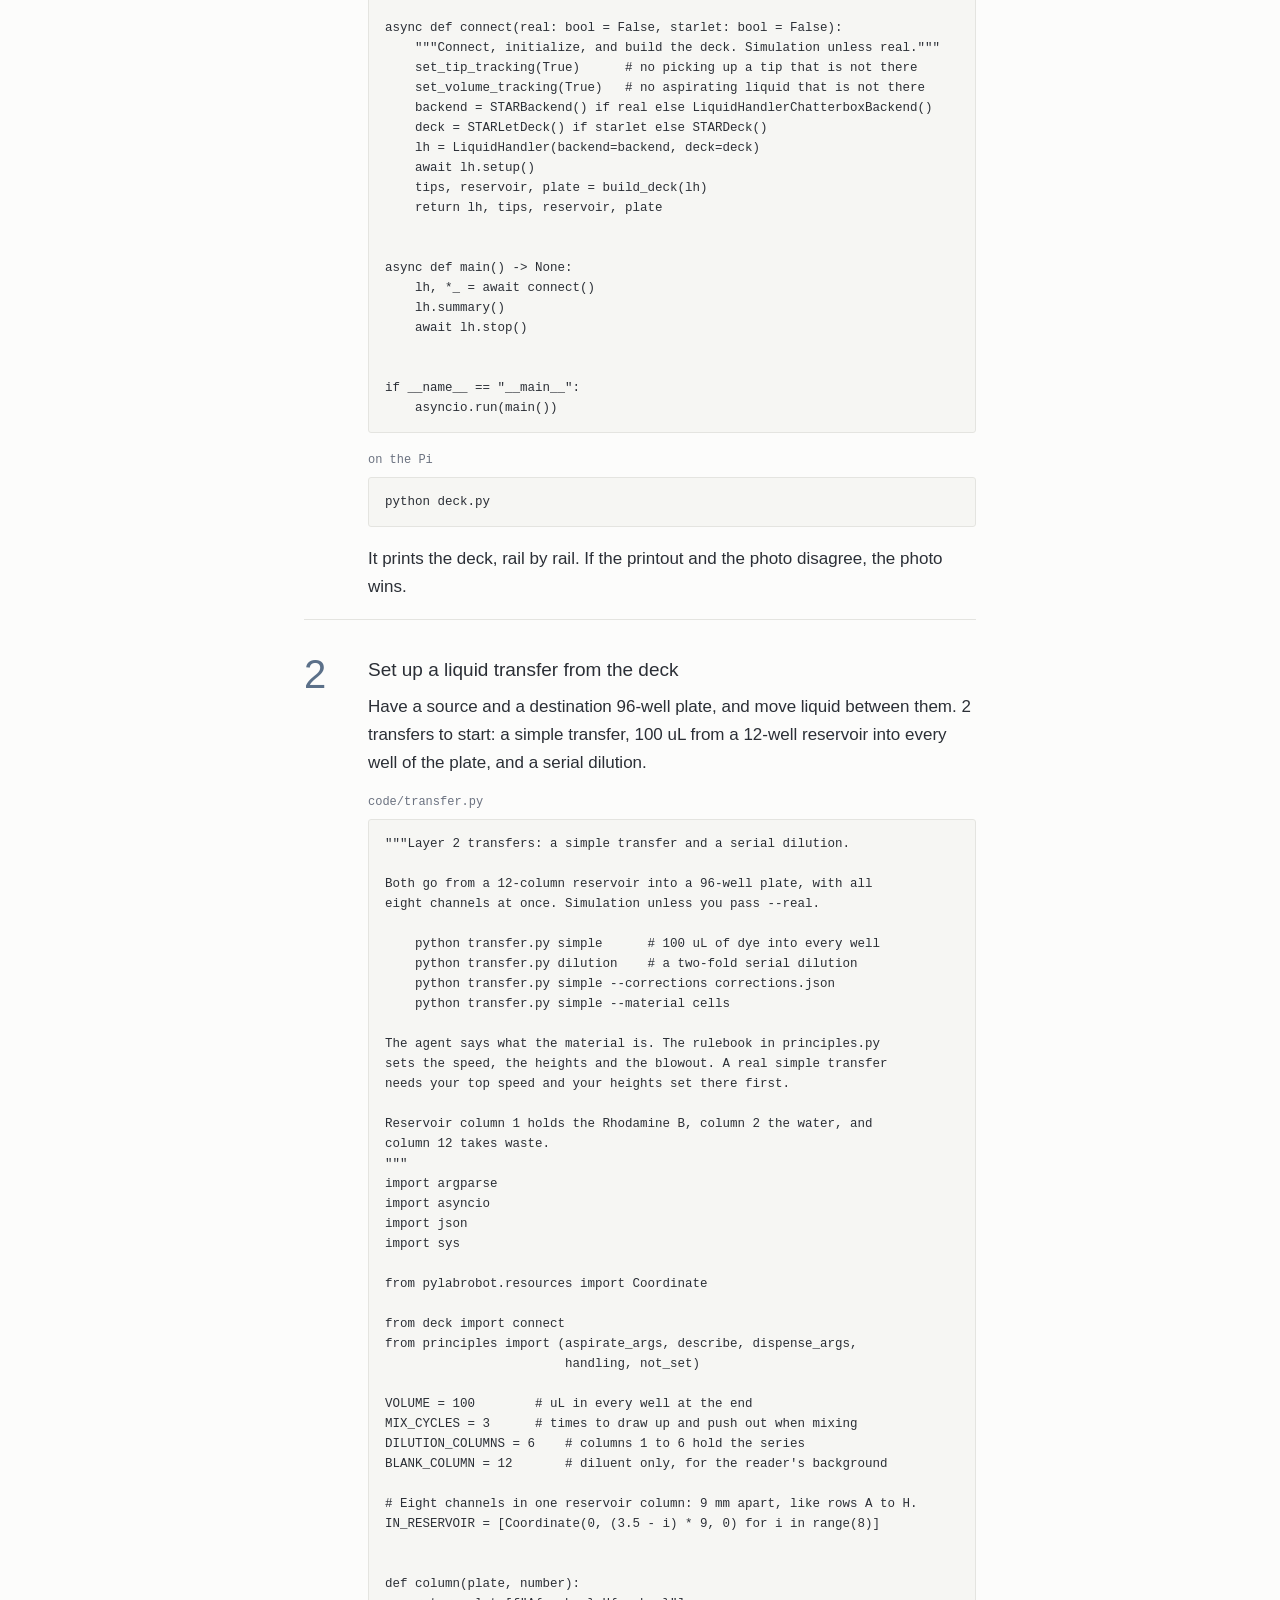
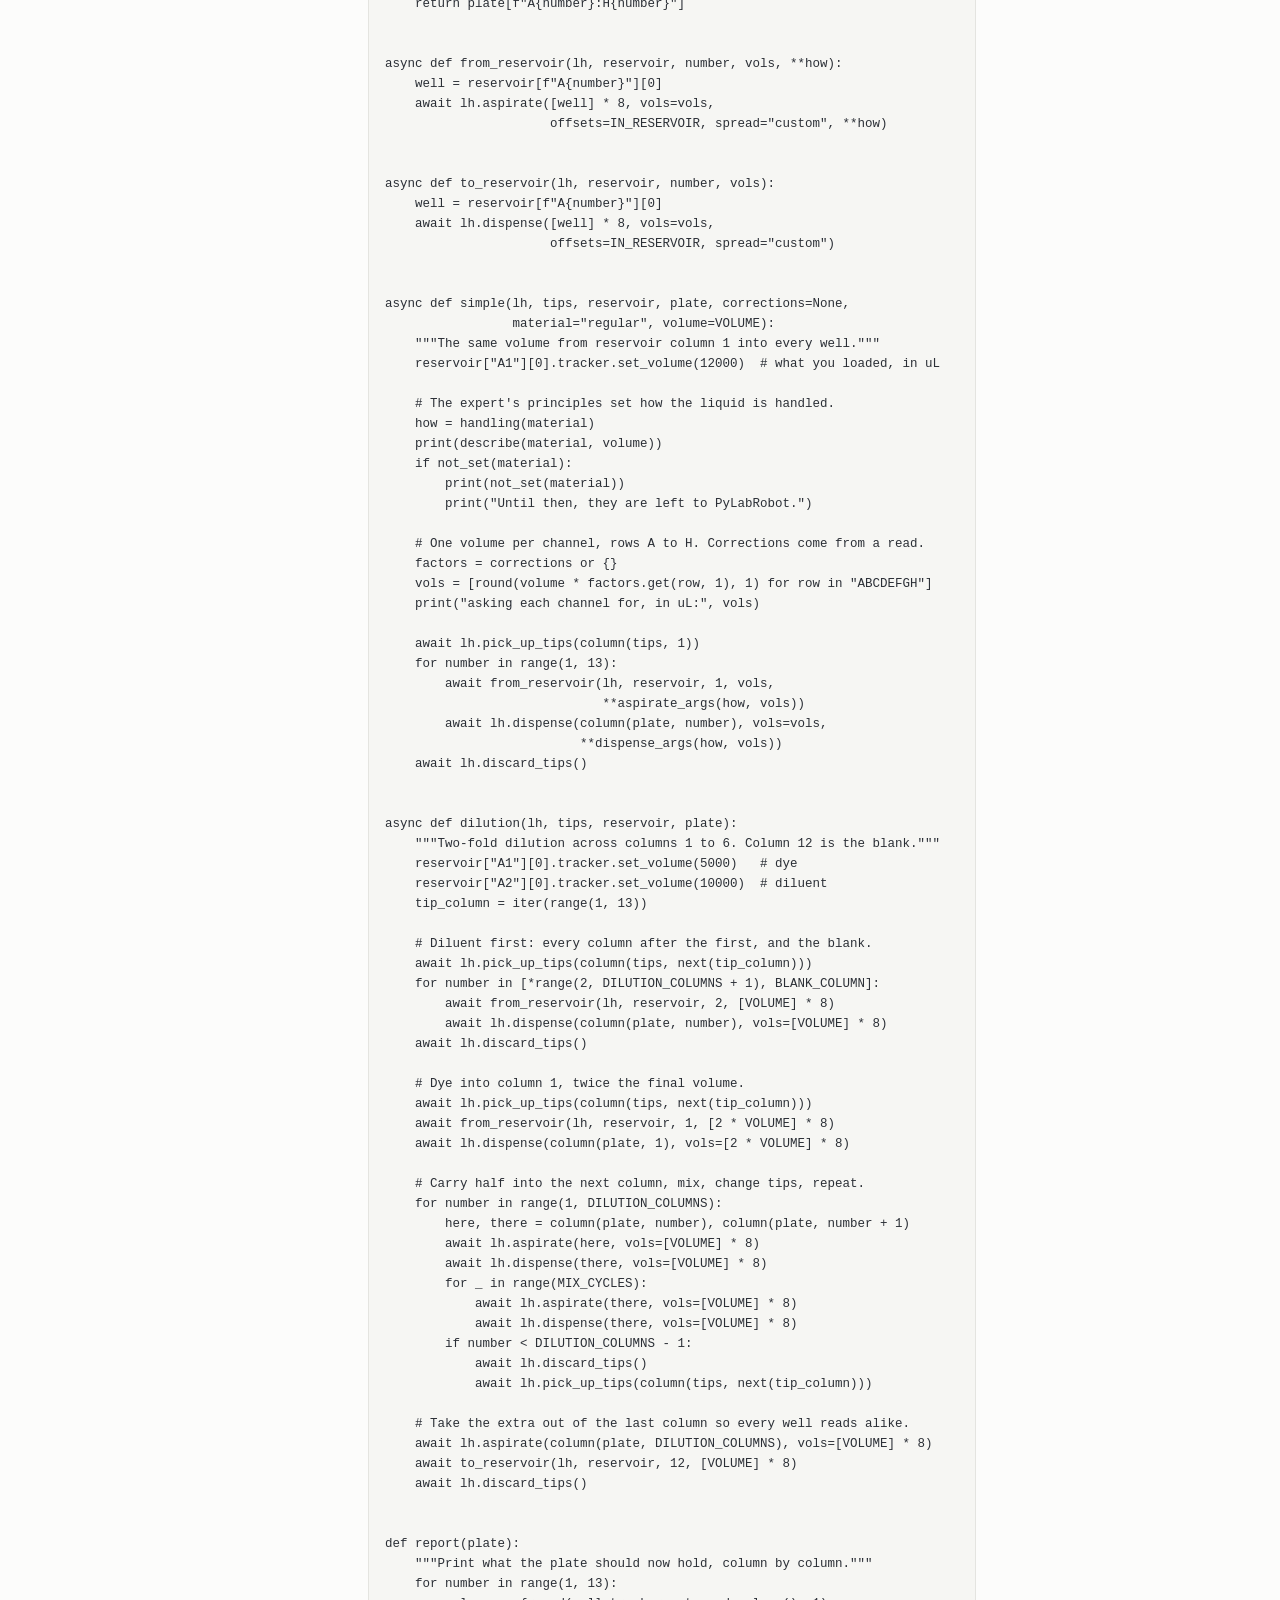
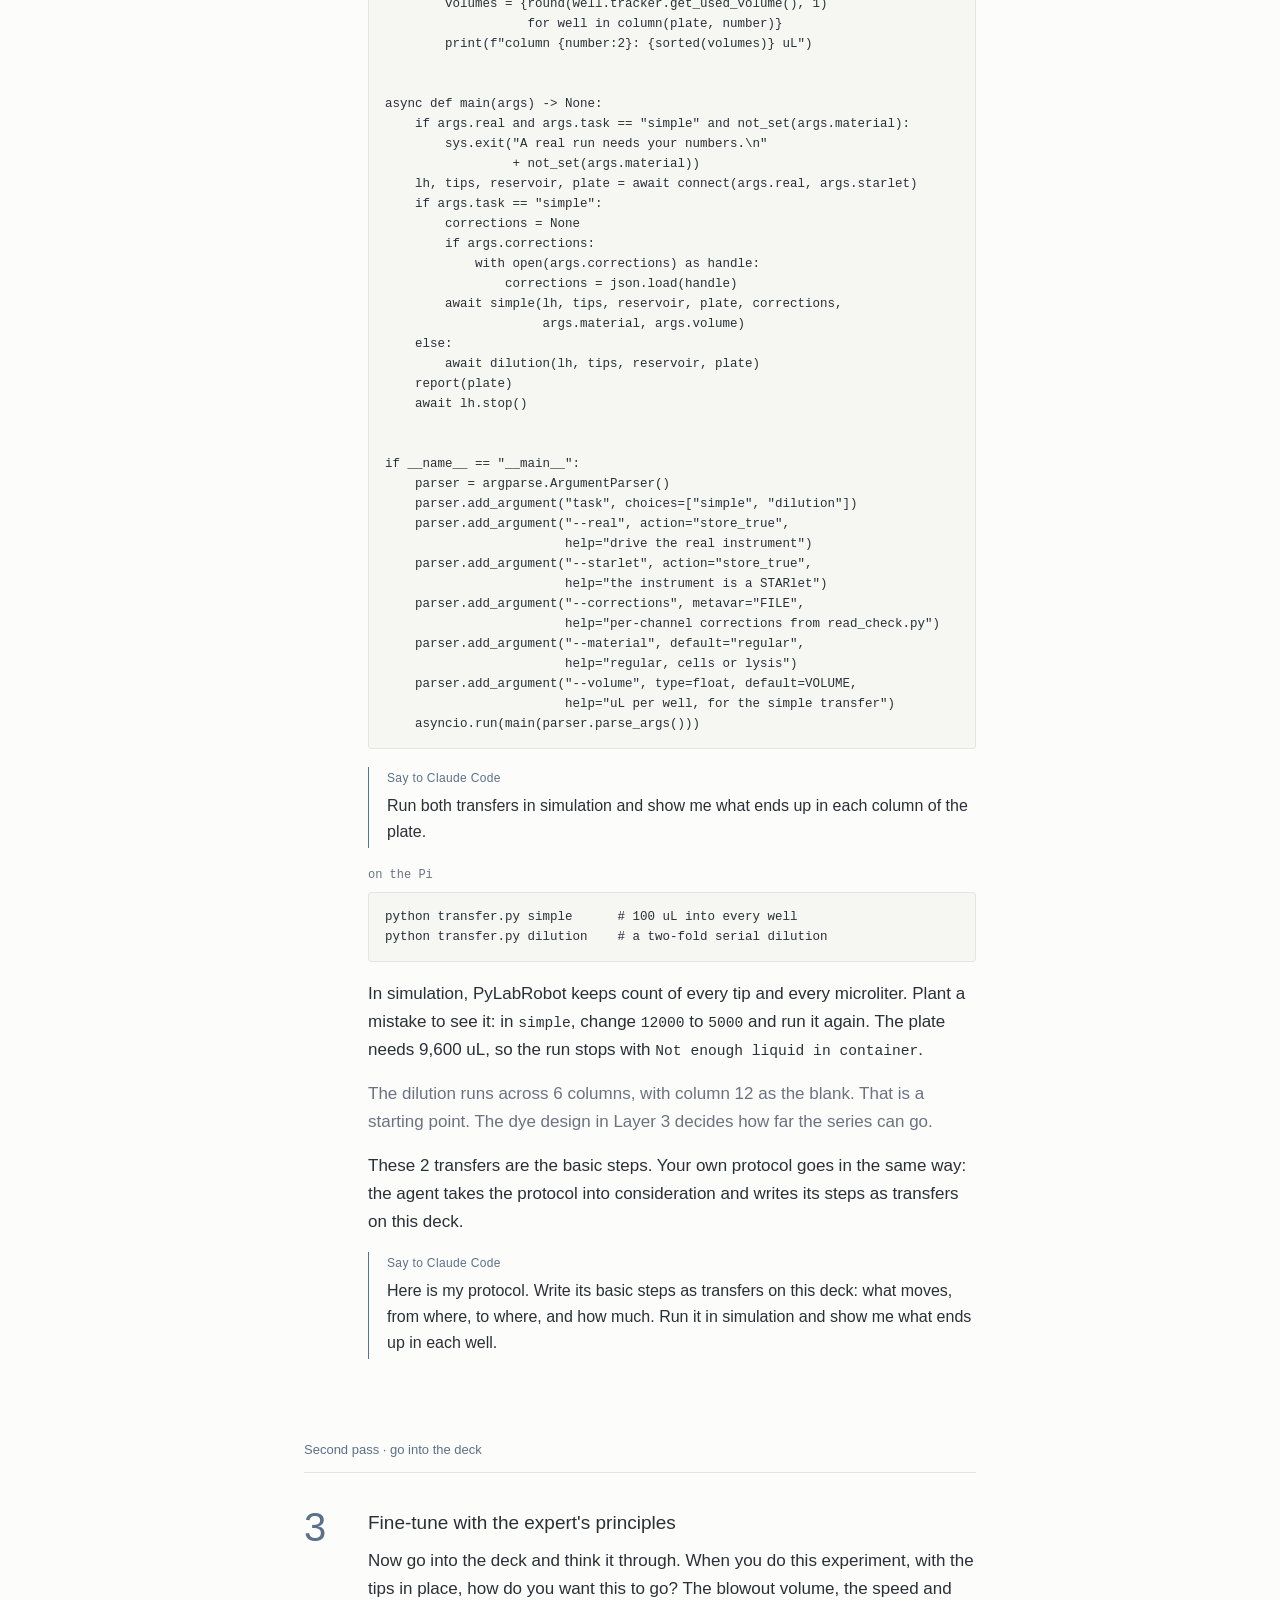
==== commit b99aaffd: "Take the exact heights out, like the speeds The rulebook now gives no exact height. The 3 heights ar" ====
--- a/docs/index.html
+++ b/docs/index.html
@@ -108,7 +108,6 @@
   .tune .w { font-size: 15px; color: var(--soft); }
   .tune .s { font-size: 15px; }
   .tune .head span { font-size: 12px; color: var(--accent); letter-spacing: 0.03em; }
-  .tune .ph { color: var(--faint); }
   .body ul { margin: 0 0 16px; padding-left: 20px; }
   .body li { margin-bottom: 7px; }
 
@@ -629,7 +628,7 @@
 
 The agent says what the material is. The rulebook in principles.py
 sets the speed, the heights and the blowout. A real simple transfer
-needs your top speed set there first.
+needs your top speed and your heights set there first.
 
 Reservoir column 1 holds the Rhodamine B, column 2 the water, and
 column 12 takes waste.
@@ -642,8 +641,8 @@
 from pylabrobot.resources import Coordinate
 
 from deck import connect
-from principles import (SET_TOP_SPEED, TOP_SPEED, aspirate_args,
-                        describe, dispense_args, handling)
+from principles import (aspirate_args, describe, dispense_args,
+                        handling, not_set)
 
 VOLUME = 100        # uL in every well at the end
 MIX_CYCLES = 3      # times to draw up and push out when mixing
@@ -678,9 +677,9 @@
     # The expert's principles set how the liquid is handled.
     how = handling(material)
     print(describe(material, volume))
-    if TOP_SPEED is None:
-        print(SET_TOP_SPEED)
-        print("Until then, the speed is left to PyLabRobot.")
+    if not_set(material):
+        print(not_set(material))
+        print("Until then, they are left to PyLabRobot.")
 
     # One volume per channel, rows A to H. Corrections come from a read.
     factors = corrections or {}
@@ -741,8 +740,9 @@
 
 
 async def main(args) -&gt; None:
-    if args.real and args.task == "simple" and TOP_SPEED is None:
-        sys.exit("A real run needs your top speed.\n" + SET_TOP_SPEED)
+    if args.real and args.task == "simple" and not_set(args.material):
+        sys.exit("A real run needs your numbers.\n"
+                 + not_set(args.material))
     lh, tips, reservoir, plate = await connect(args.real, args.starlet)
     if args.task == "simple":
         corrections = None
@@ -803,22 +803,22 @@
 <pre>python transfer.py simple --material cells</pre></div>
         <div class="file"><div class="cap">the lines to look for</div>
 <pre data-file="code/example_outputs/cells_transfer.txt">cells, 100 uL
-  aspirate at top speed, 1 mm above the bottom
-  dispense at 60 percent of top speed, 3 mm above the bottom
+  aspirate at top speed, height not set
+  dispense at 60 percent of top speed, height not set
   blowout  20 uL
 ...
 Dispensing:
 pip#  vol(ul)  resource             offset           flow rate  blowout    lld_z
-  p0: 100.0    plate_well_A1        0,0,0            None       20.0       3.0
-  p1: 100.0    plate_well_B1        0,0,0            None       20.0       3.0
+  p0: 100.0    plate_well_A1        0,0,0            None       20.0       None
+  p1: 100.0    plate_well_B1        0,0,0            None       20.0       None
 ...</pre></div>
-        <p>The blowout and the height are already in the transfer. The flow rate reads <code>None</code> until you set your top speed in the rulebook. Then the dispense into cells runs at 60 percent of it.</p>
+        <p>The blowout is already in the transfer. The flow rate and the height read <code>None</code> until you set your top speed and your heights in the rulebook. Then the dispense into cells runs at 60 percent of your top speed, at your height over cells.</p>
         <p>The transfer has no speed to argue with, only a material. A material without a principle is refused:</p>
         <div class="file"><div class="cap">on the Pi</div>
 <pre>python transfer.py simple --material blood</pre></div>
         <div class="file"><div class="cap">what it prints</div>
 <pre data-file="code/example_outputs/no_principle.txt">ValueError: No principle for 'blood'. Ask the expert.</pre></div>
-        <p class="note">A real simple transfer does not start until you set your top speed in the rulebook.</p>
+        <p class="note">A real simple transfer does not start until you set your top speed and your heights in the rulebook.</p>
       </div>
     </div>
 
@@ -894,7 +894,7 @@
 Serial dilution, columns 1 to 6: 0.800, 0.400, 0.200, 0.100, 0.050, 0.025
 The last columns sit near a reader's floor. Check yours can read them.</pre></div>
         <p class="note">This is a starting point from public numbers: the supplier's extinction coefficient, measured in methanol, and a path of about 0.3 cm for 100 uL. Read the dye once on your own reader and adjust.</p>
-        <p>Load the reservoir, run the transfer once with water, then run it with the dye. The transfers carry the principles from Layer 2. Set your top speed in the rulebook first: a real simple transfer does not start without it. Someone stays at the instrument.</p>
+        <p>Load the reservoir, run the transfer once with water, then run it with the dye. The transfers carry the principles from Layer 2. Set your top speed and your heights in the rulebook first: a real simple transfer does not start without them. Someone stays at the instrument.</p>
         <div class="file"><div class="cap">on the Pi</div>
 <pre>python transfer.py simple --real
 python transfer.py dilution --real</pre></div>
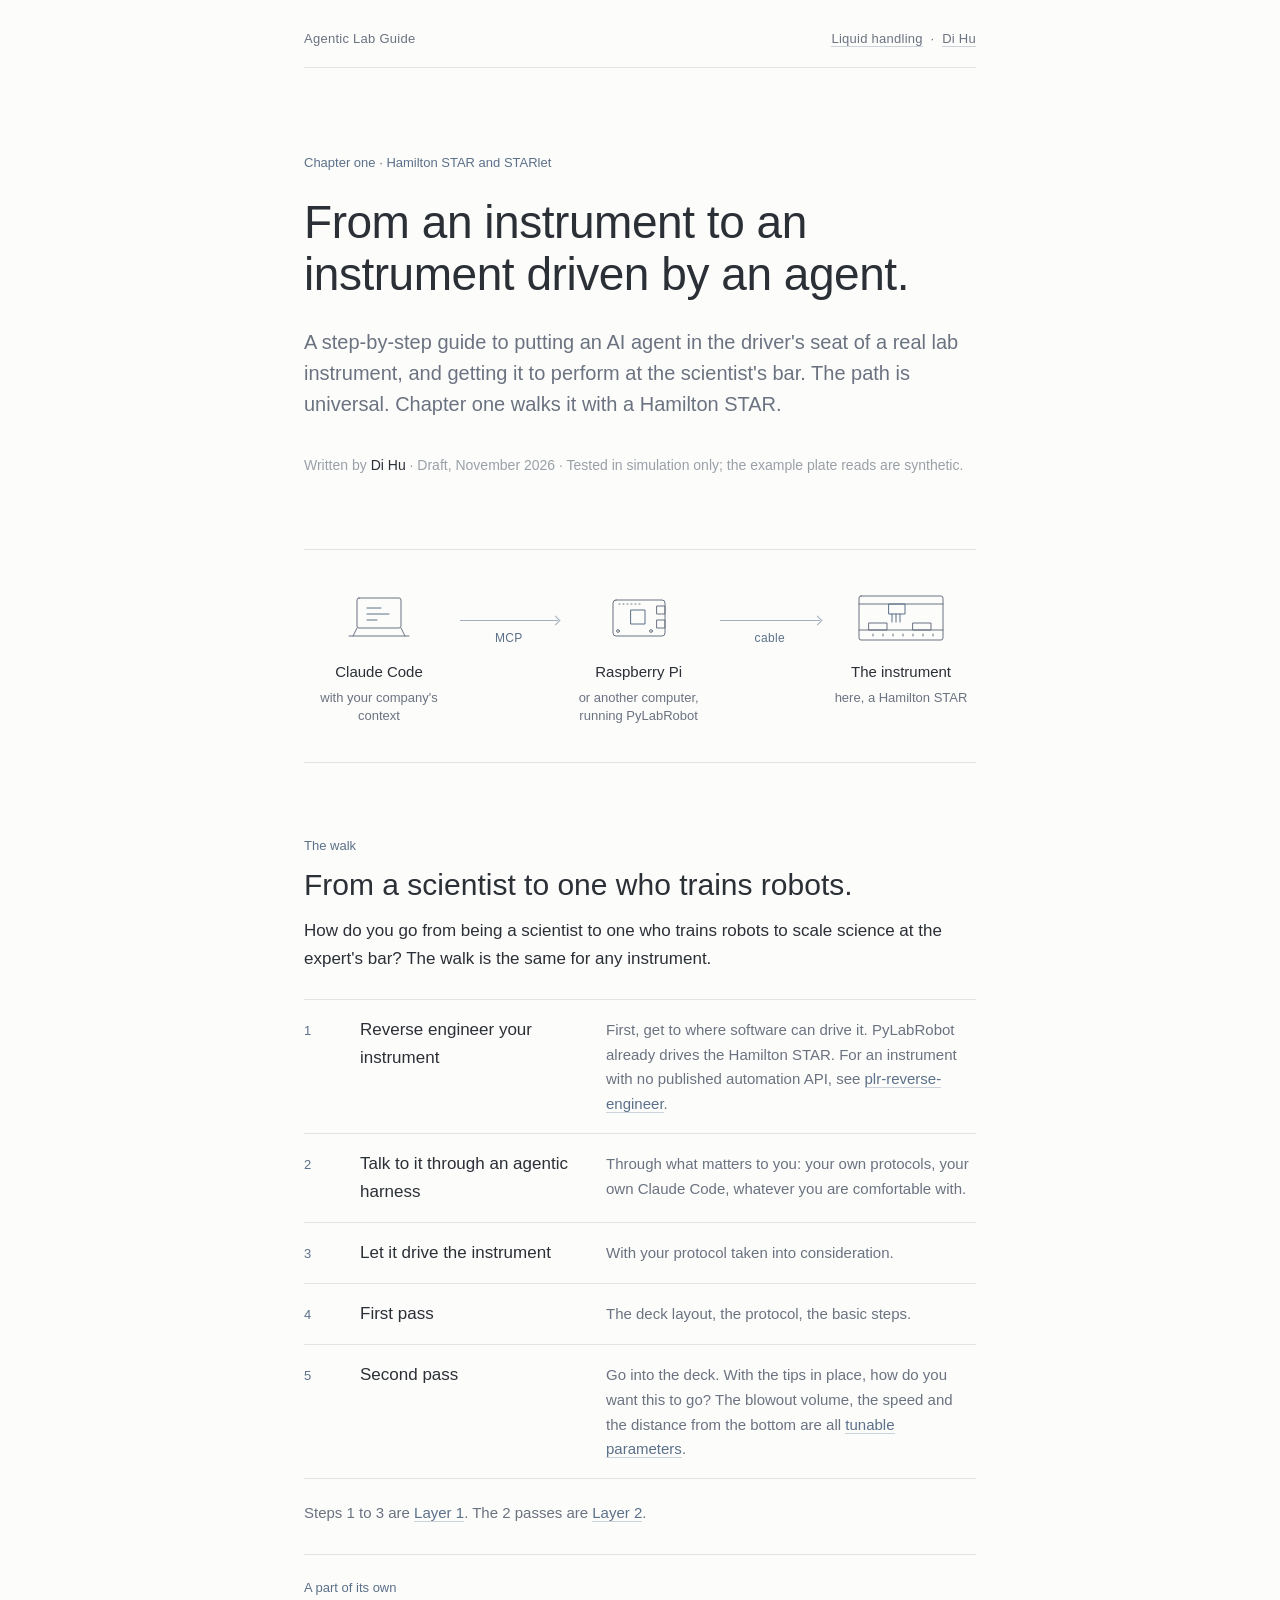
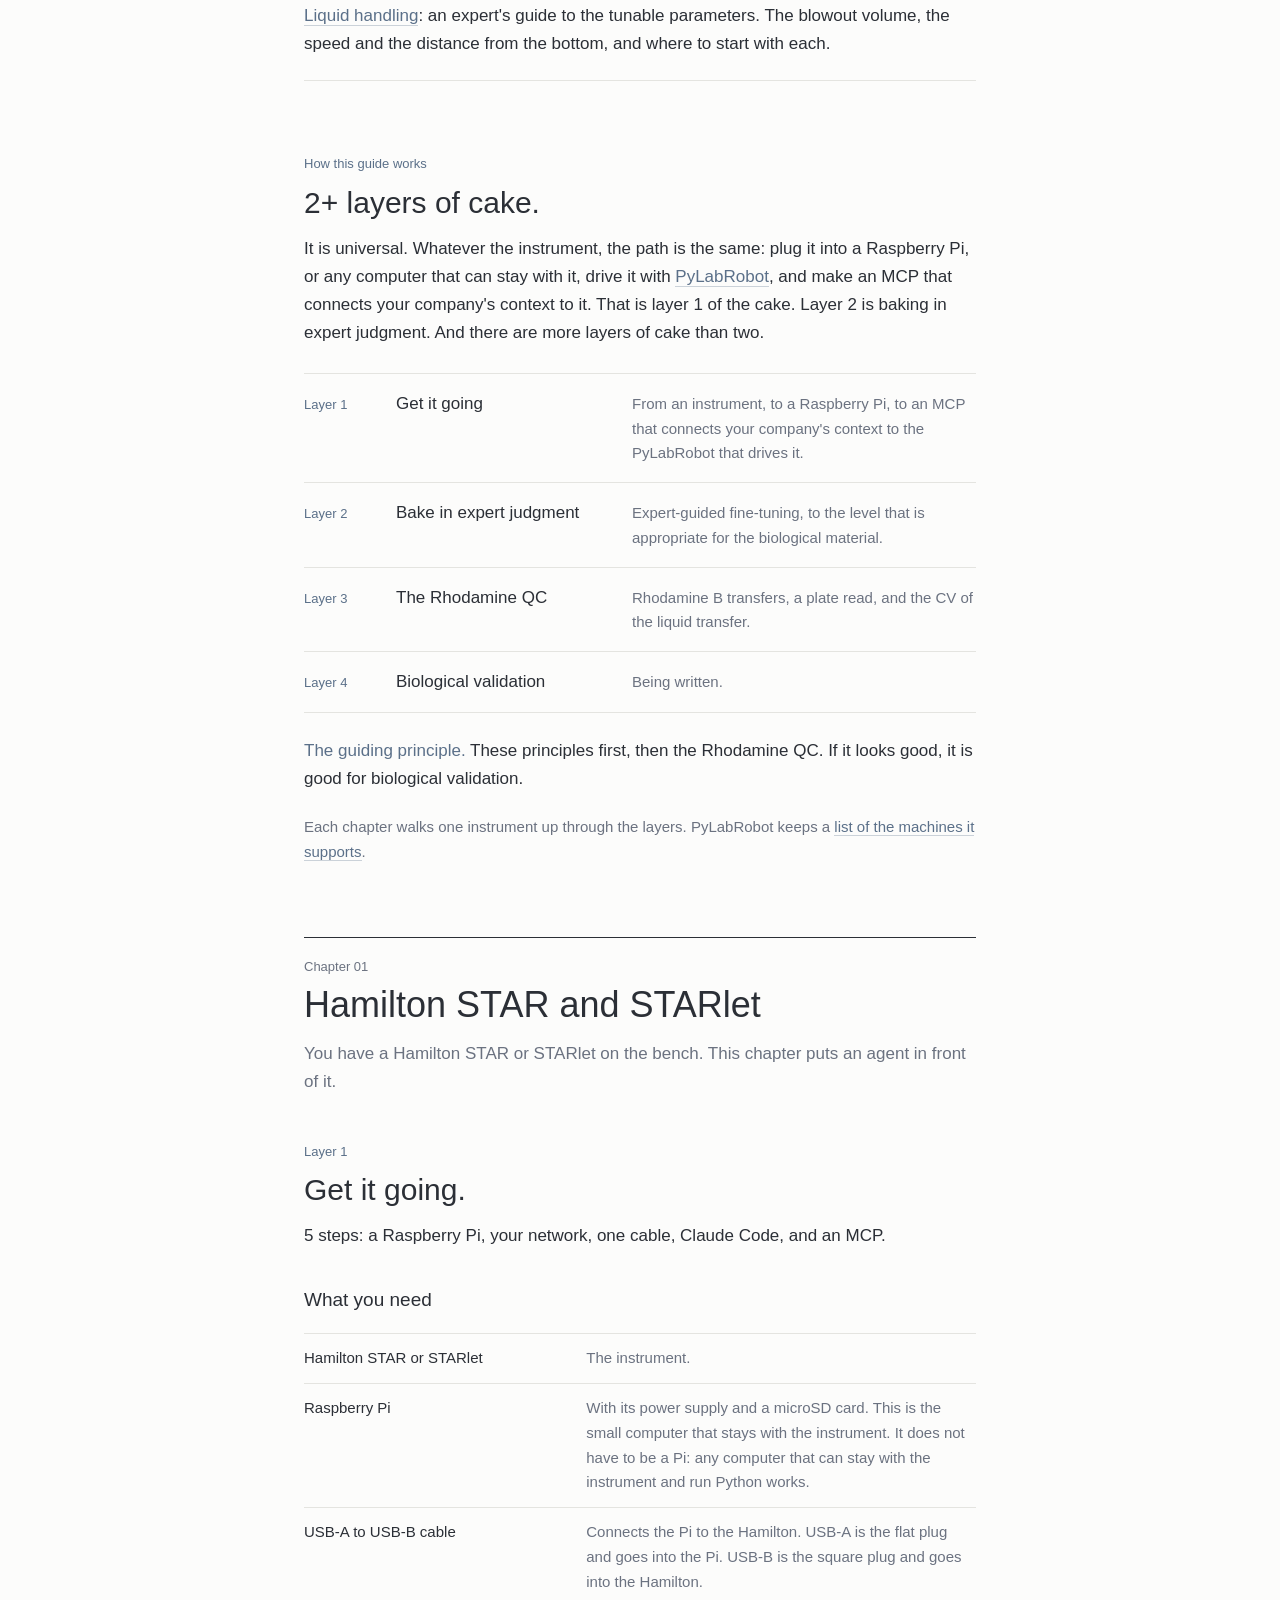
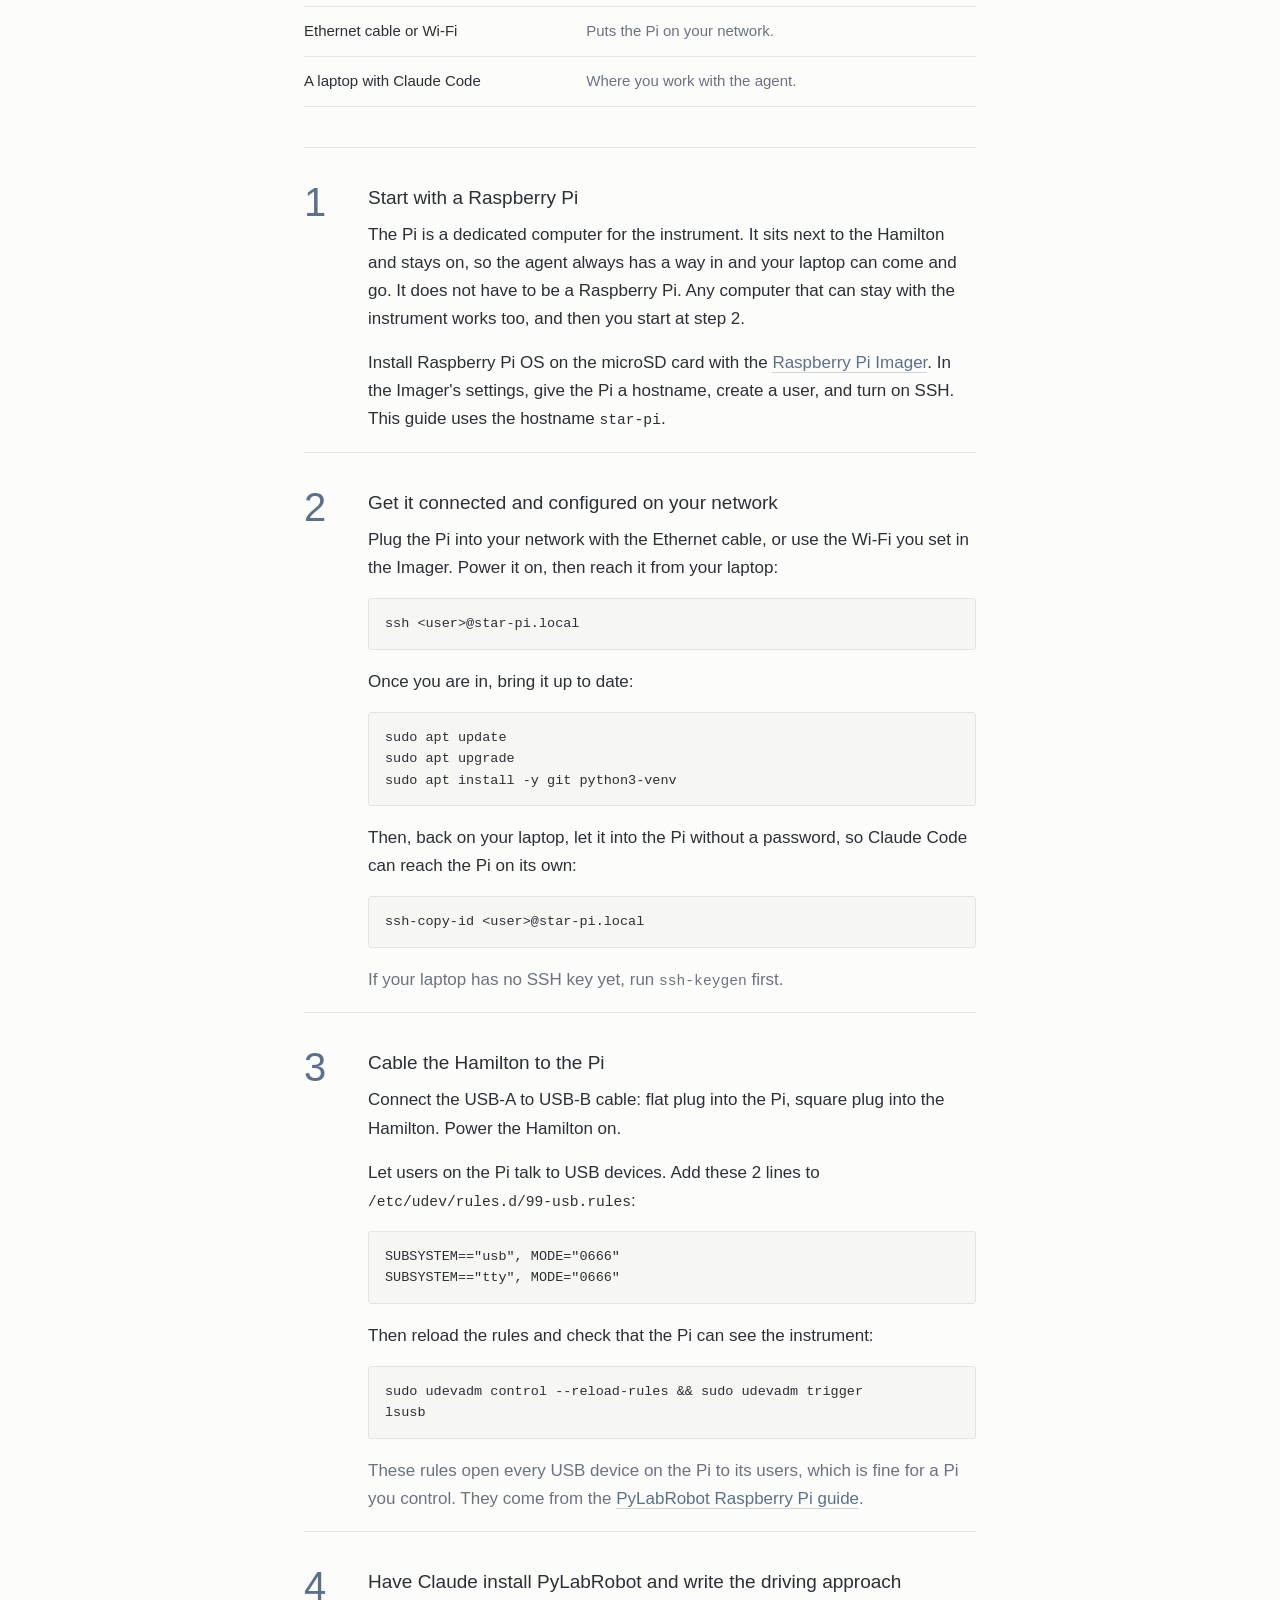
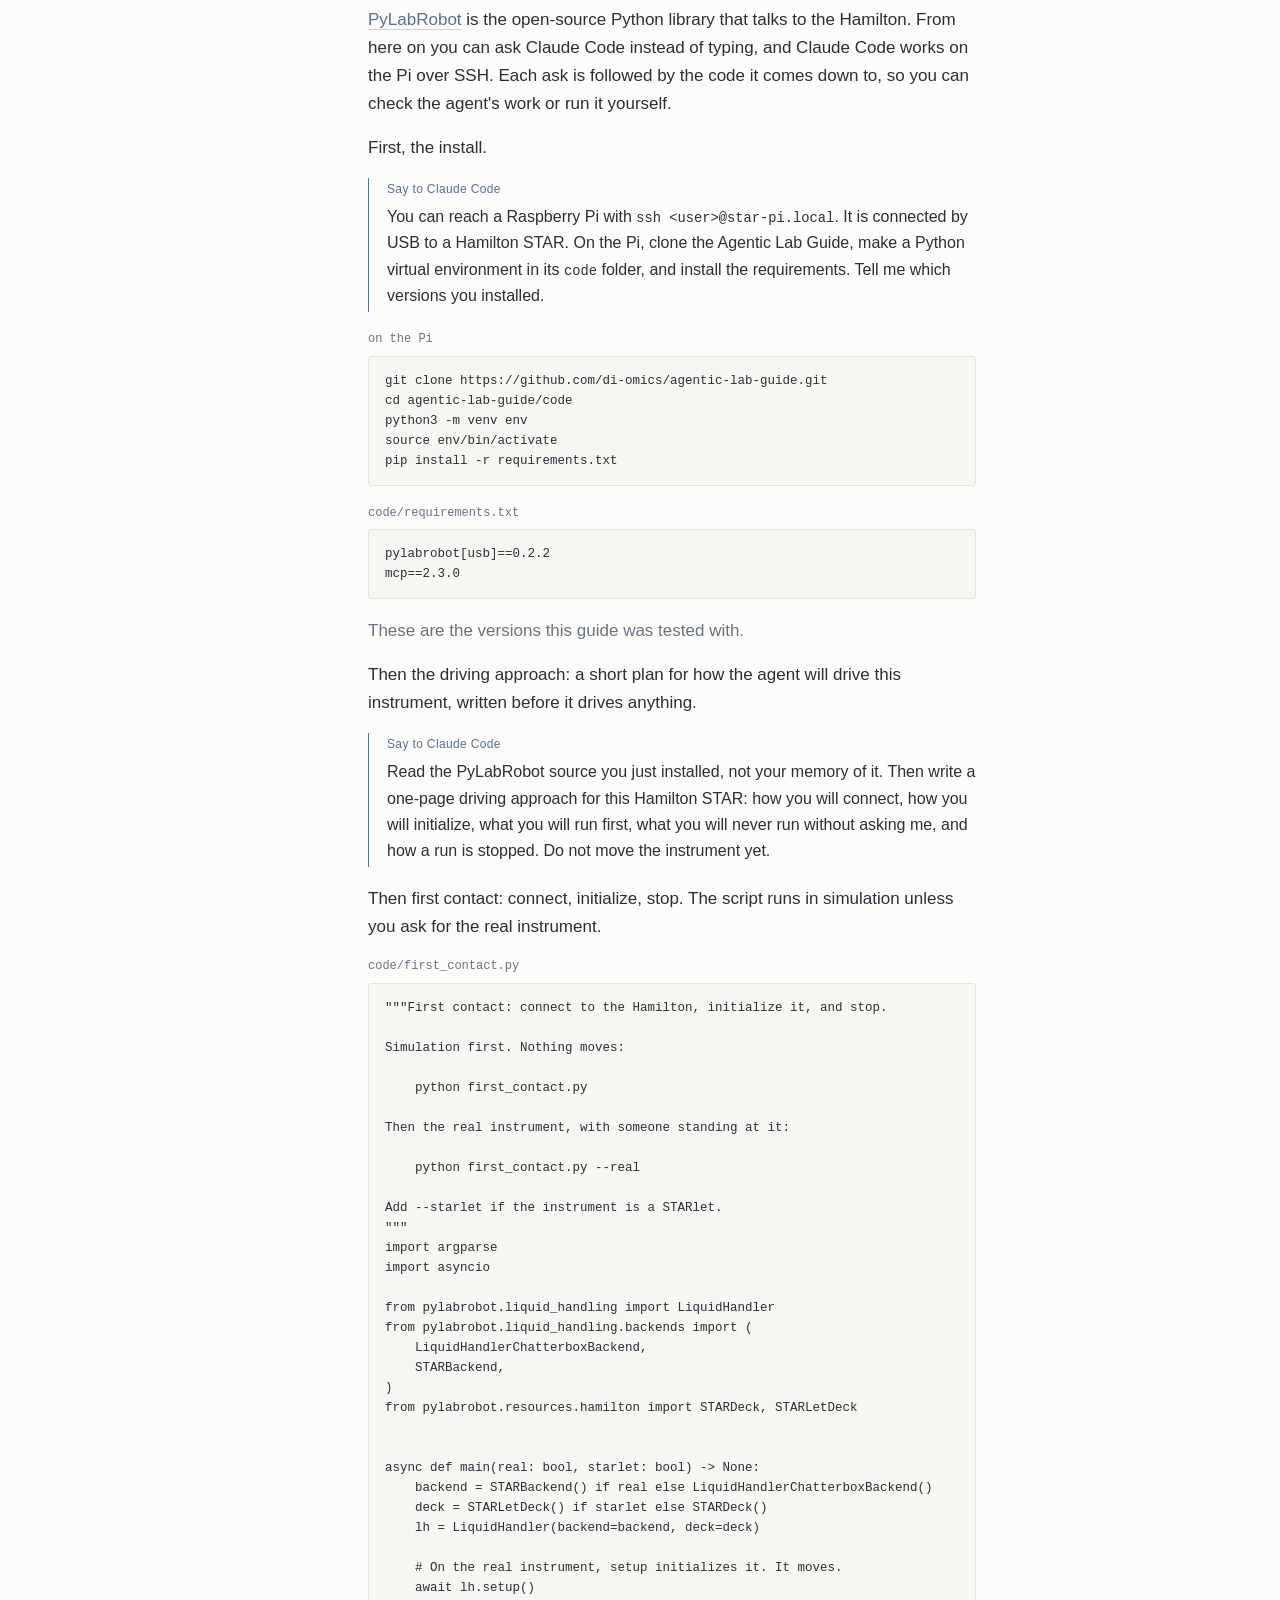
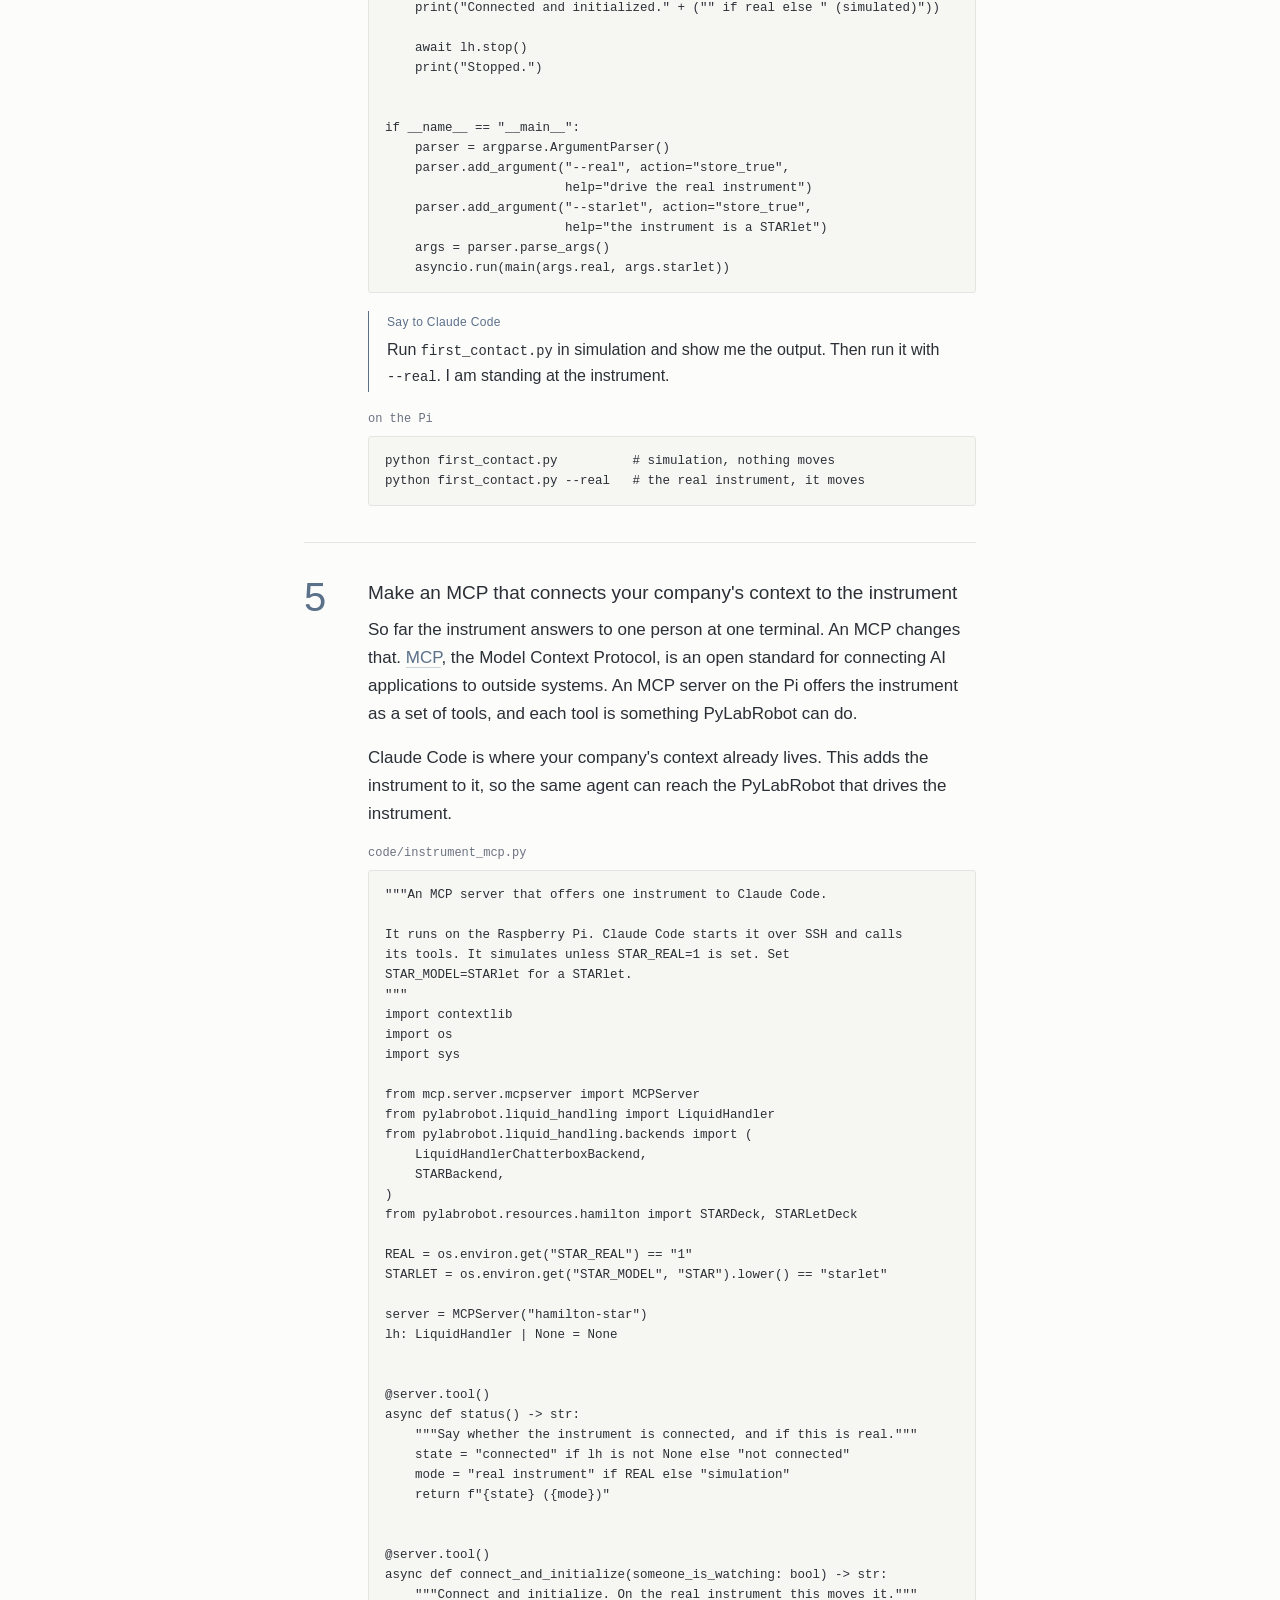
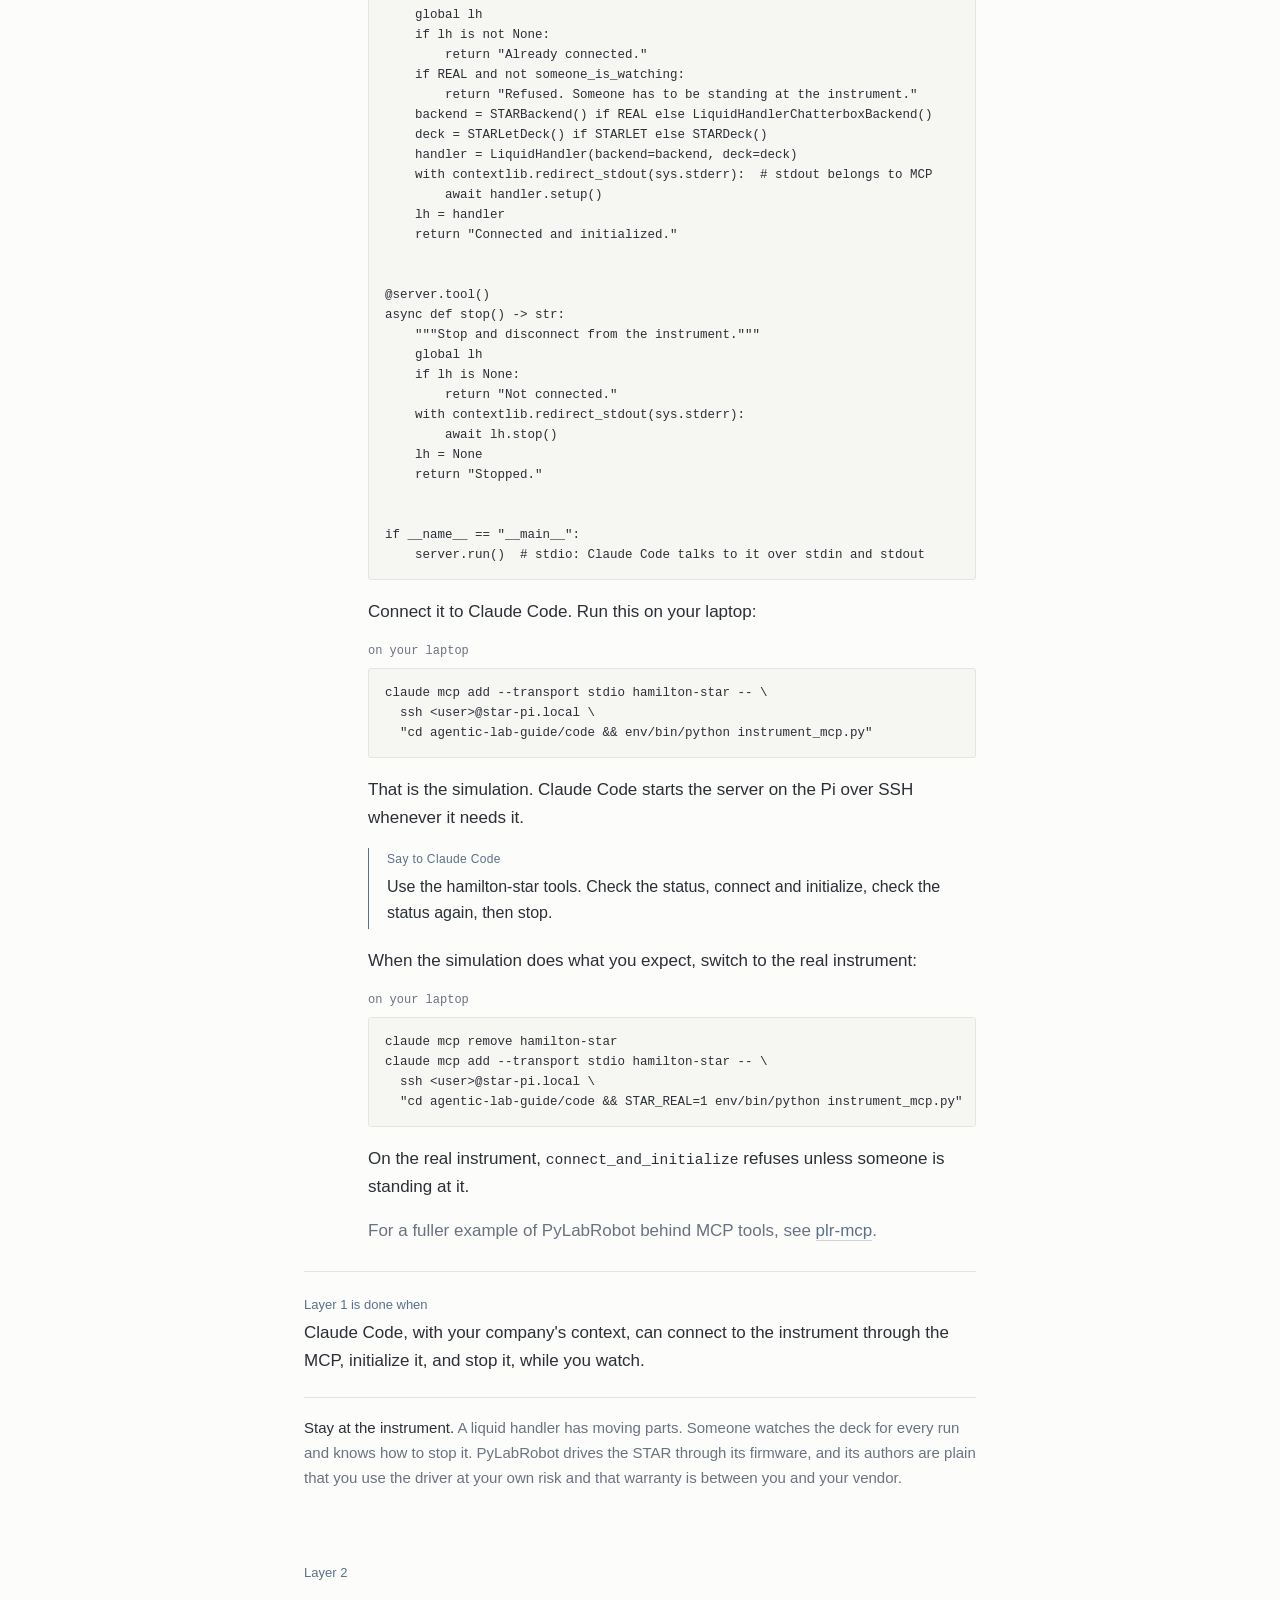
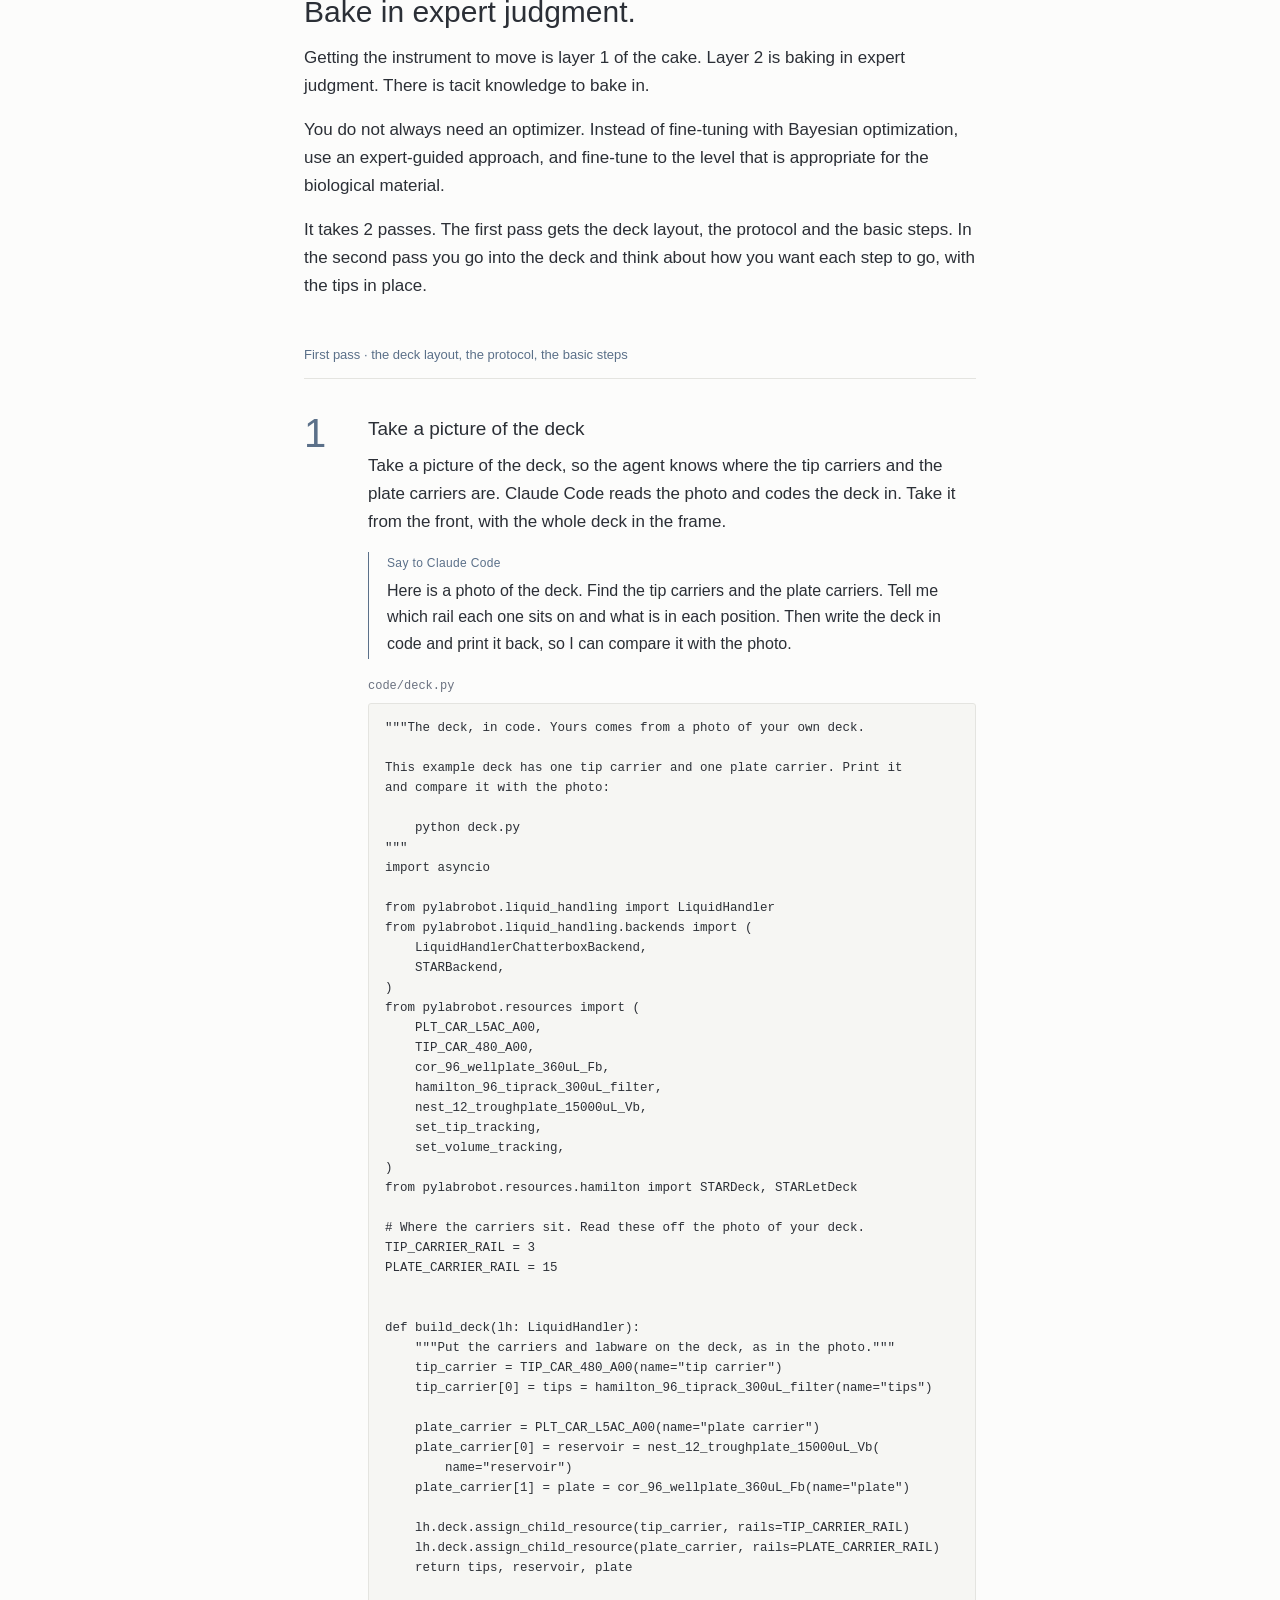
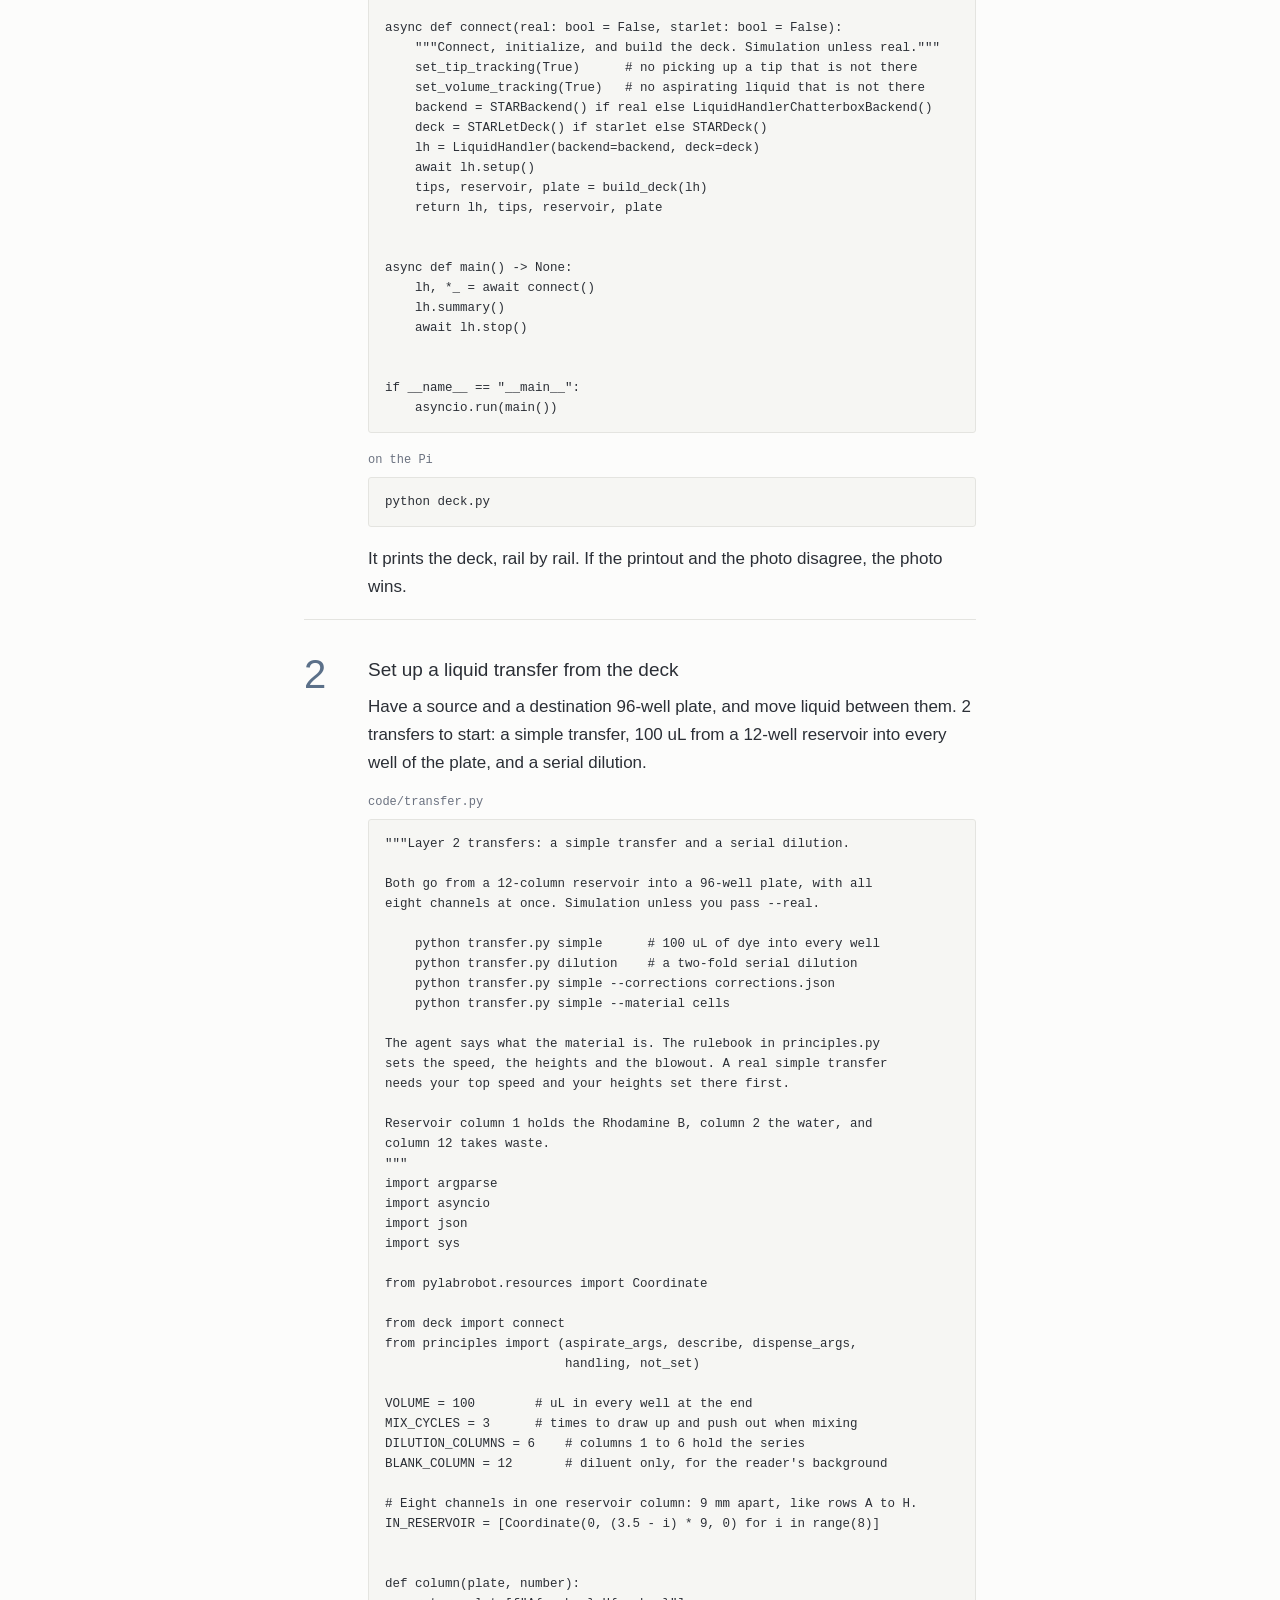
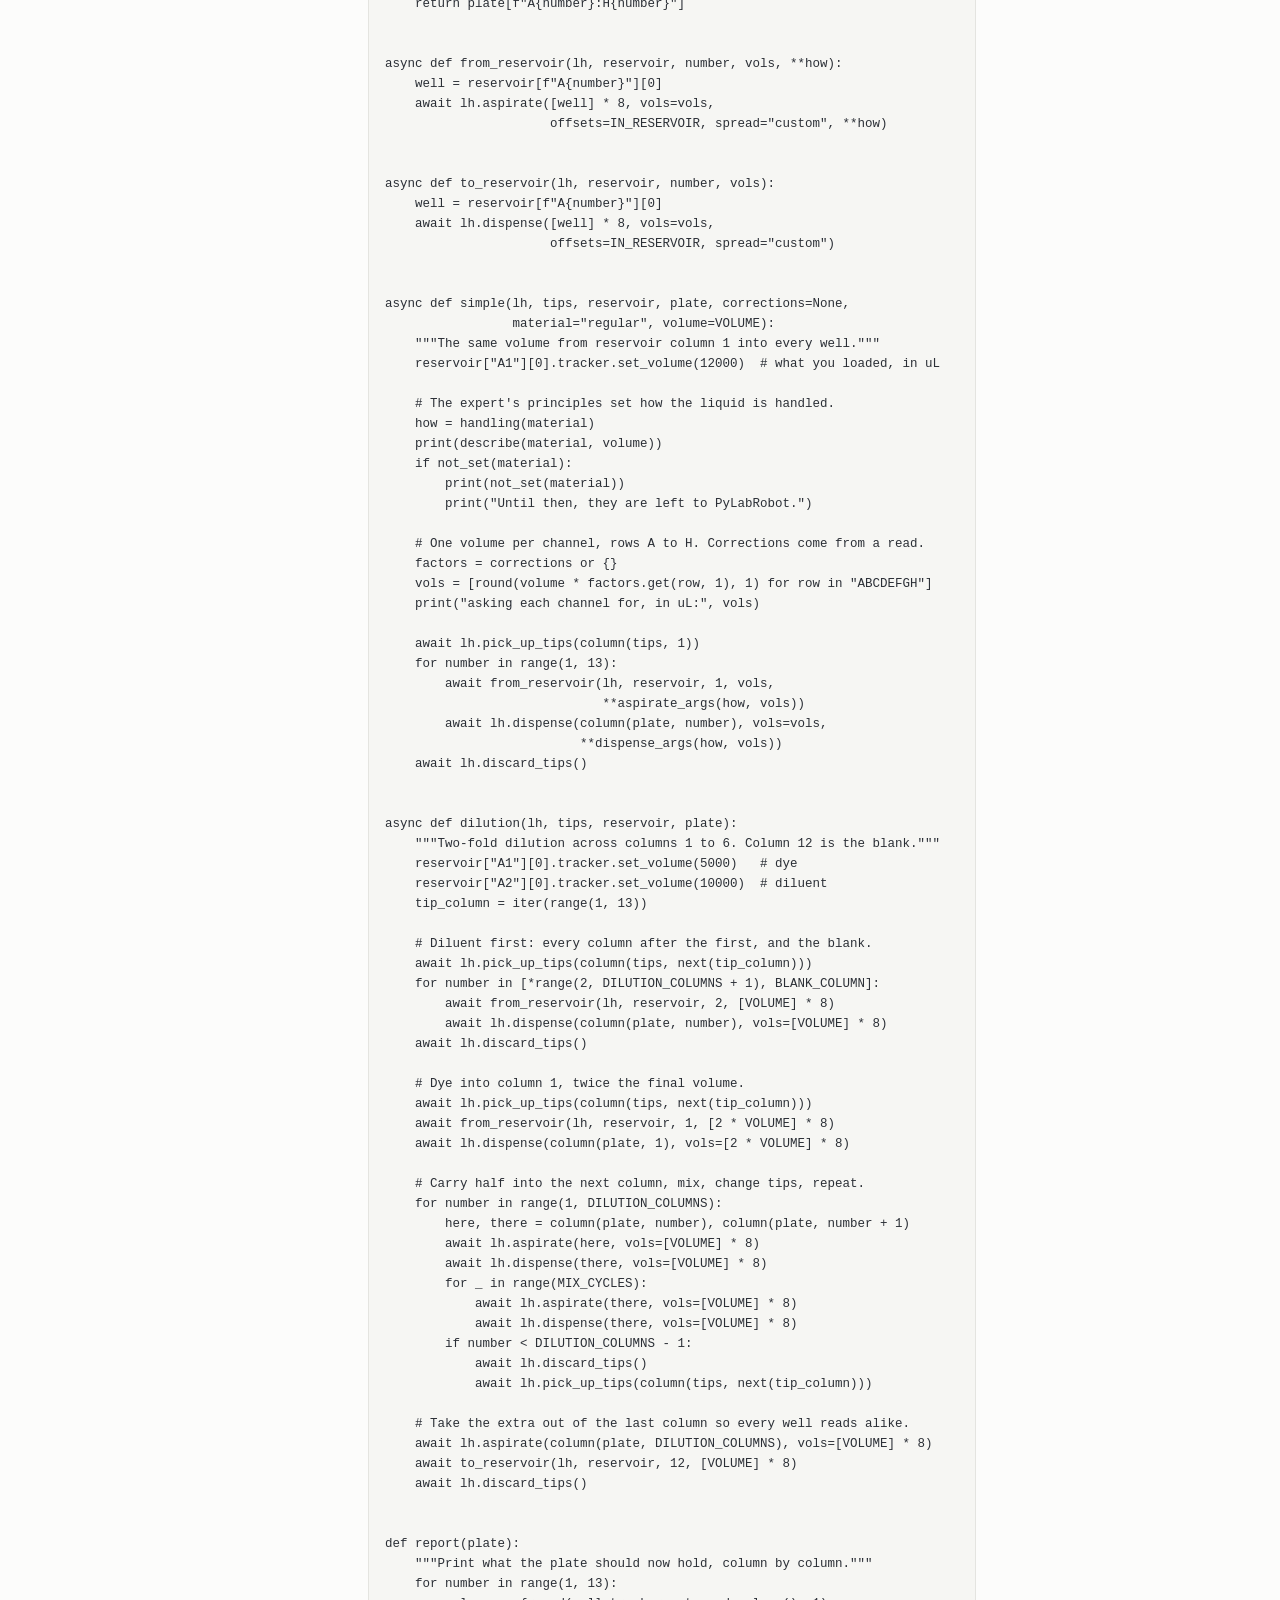
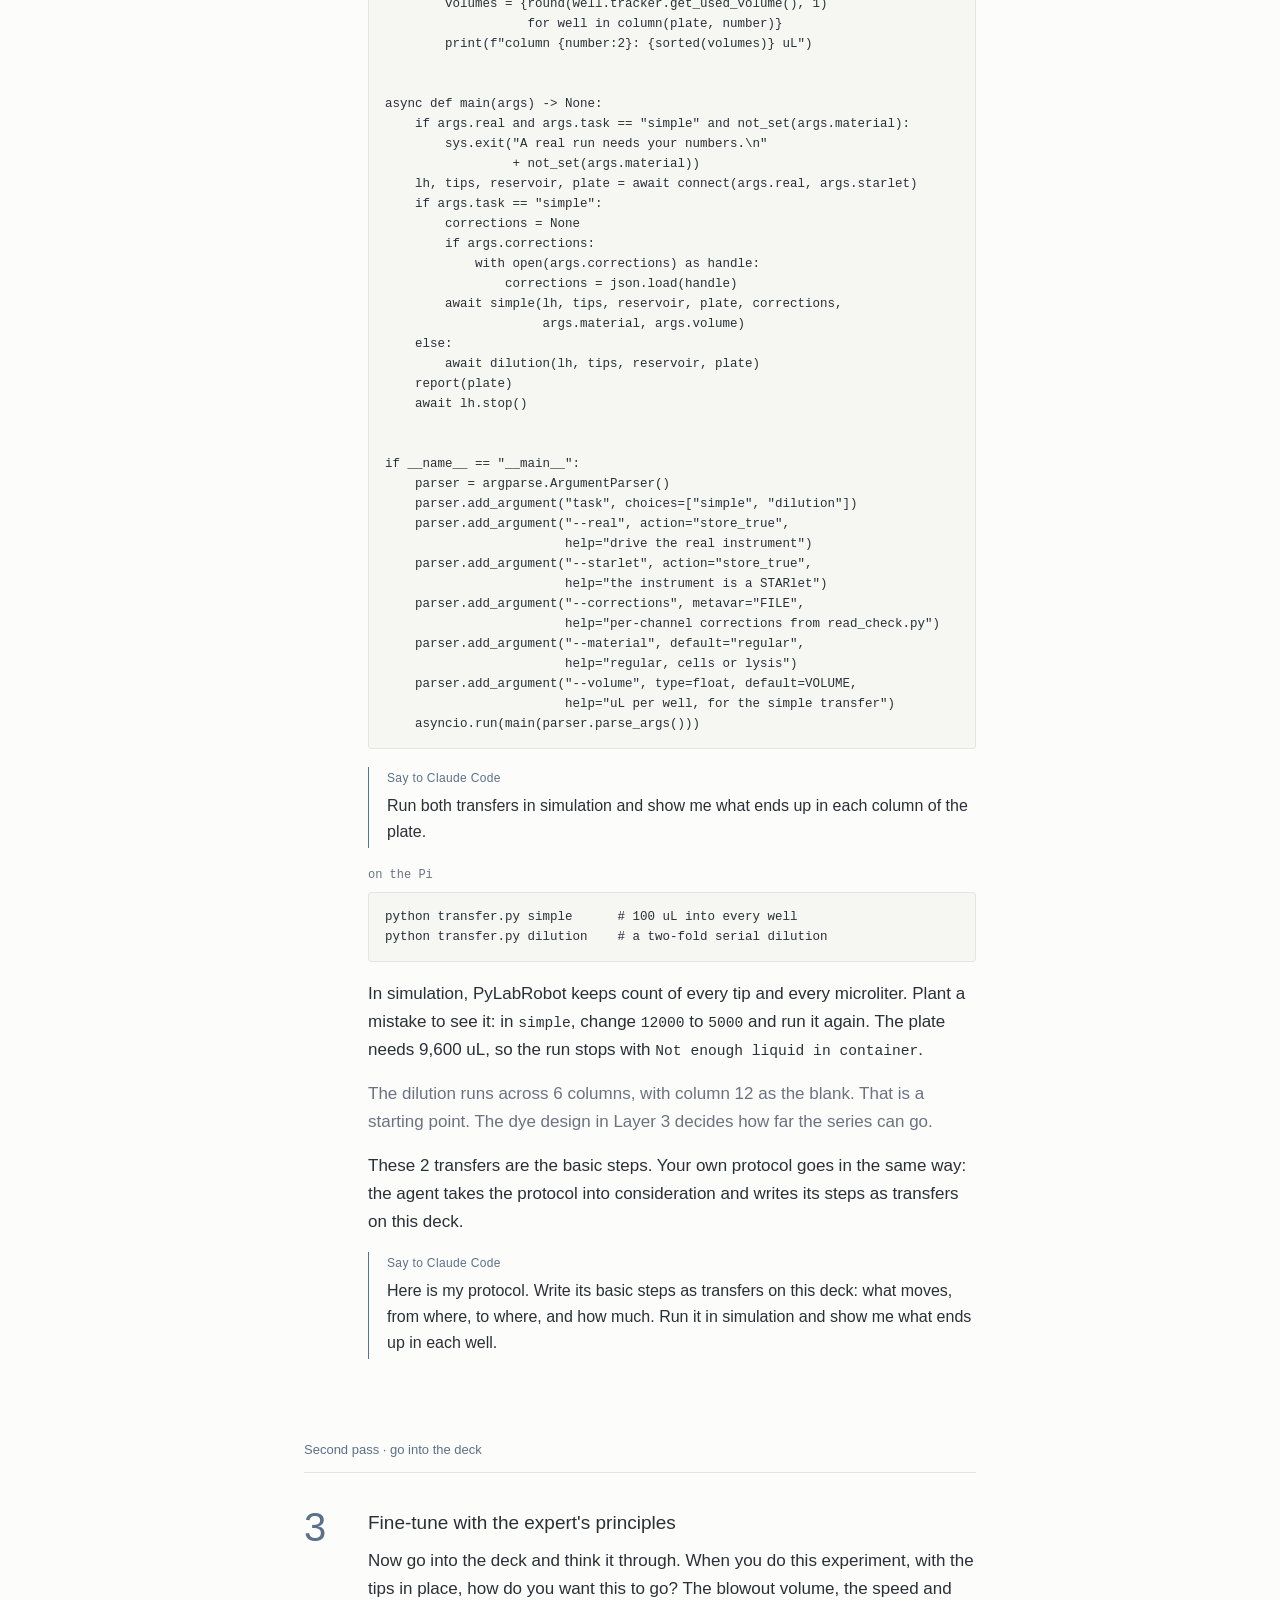
==== commit 37ee3c3c: "State that the guide is tested in simulation on synthetic reads" ====
--- a/docs/index.html
+++ b/docs/index.html
@@ -200,7 +200,7 @@
     <p class="kicker">Chapter one &middot; Hamilton STAR and STARlet</p>
     <h1>From an instrument to an instrument driven by an agent.</h1>
     <p class="lede">A step-by-step guide to putting an AI agent in the driver's seat of a real lab instrument, and getting it to perform at the scientist's bar. The path is universal. Chapter one walks it with a Hamilton STAR.</p>
-    <p class="byline">Written by <b>Di Hu</b> &middot; Draft, November 2026</p>
+    <p class="byline">Written by <b>Di Hu</b> &middot; Draft, November 2026 &middot; Tested in simulation only; the example plate reads are synthetic.</p>
   </div>
 
   <div class="path" role="img" aria-label="Claude Code, holding your company's context, reaches a Raspberry Pi, or another computer, through an MCP. It runs PyLabRobot and drives the instrument over a cable.">
